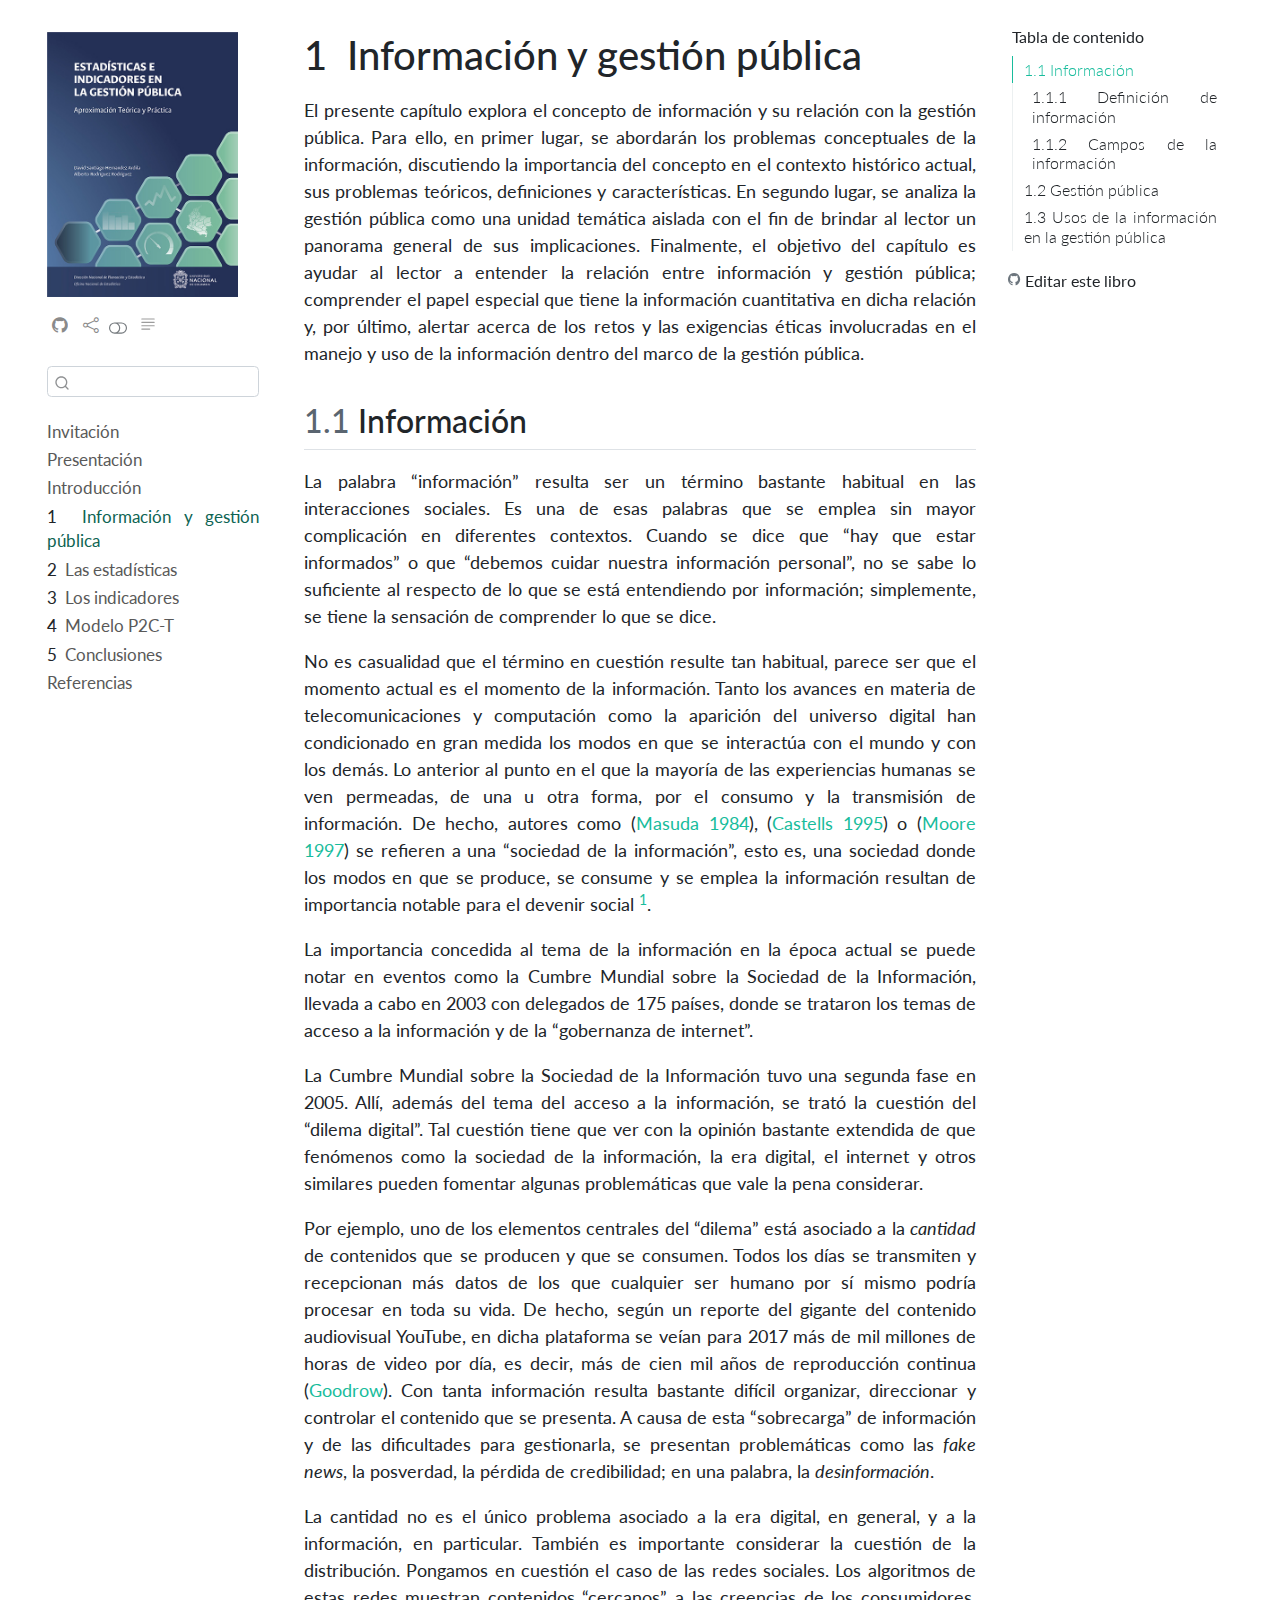
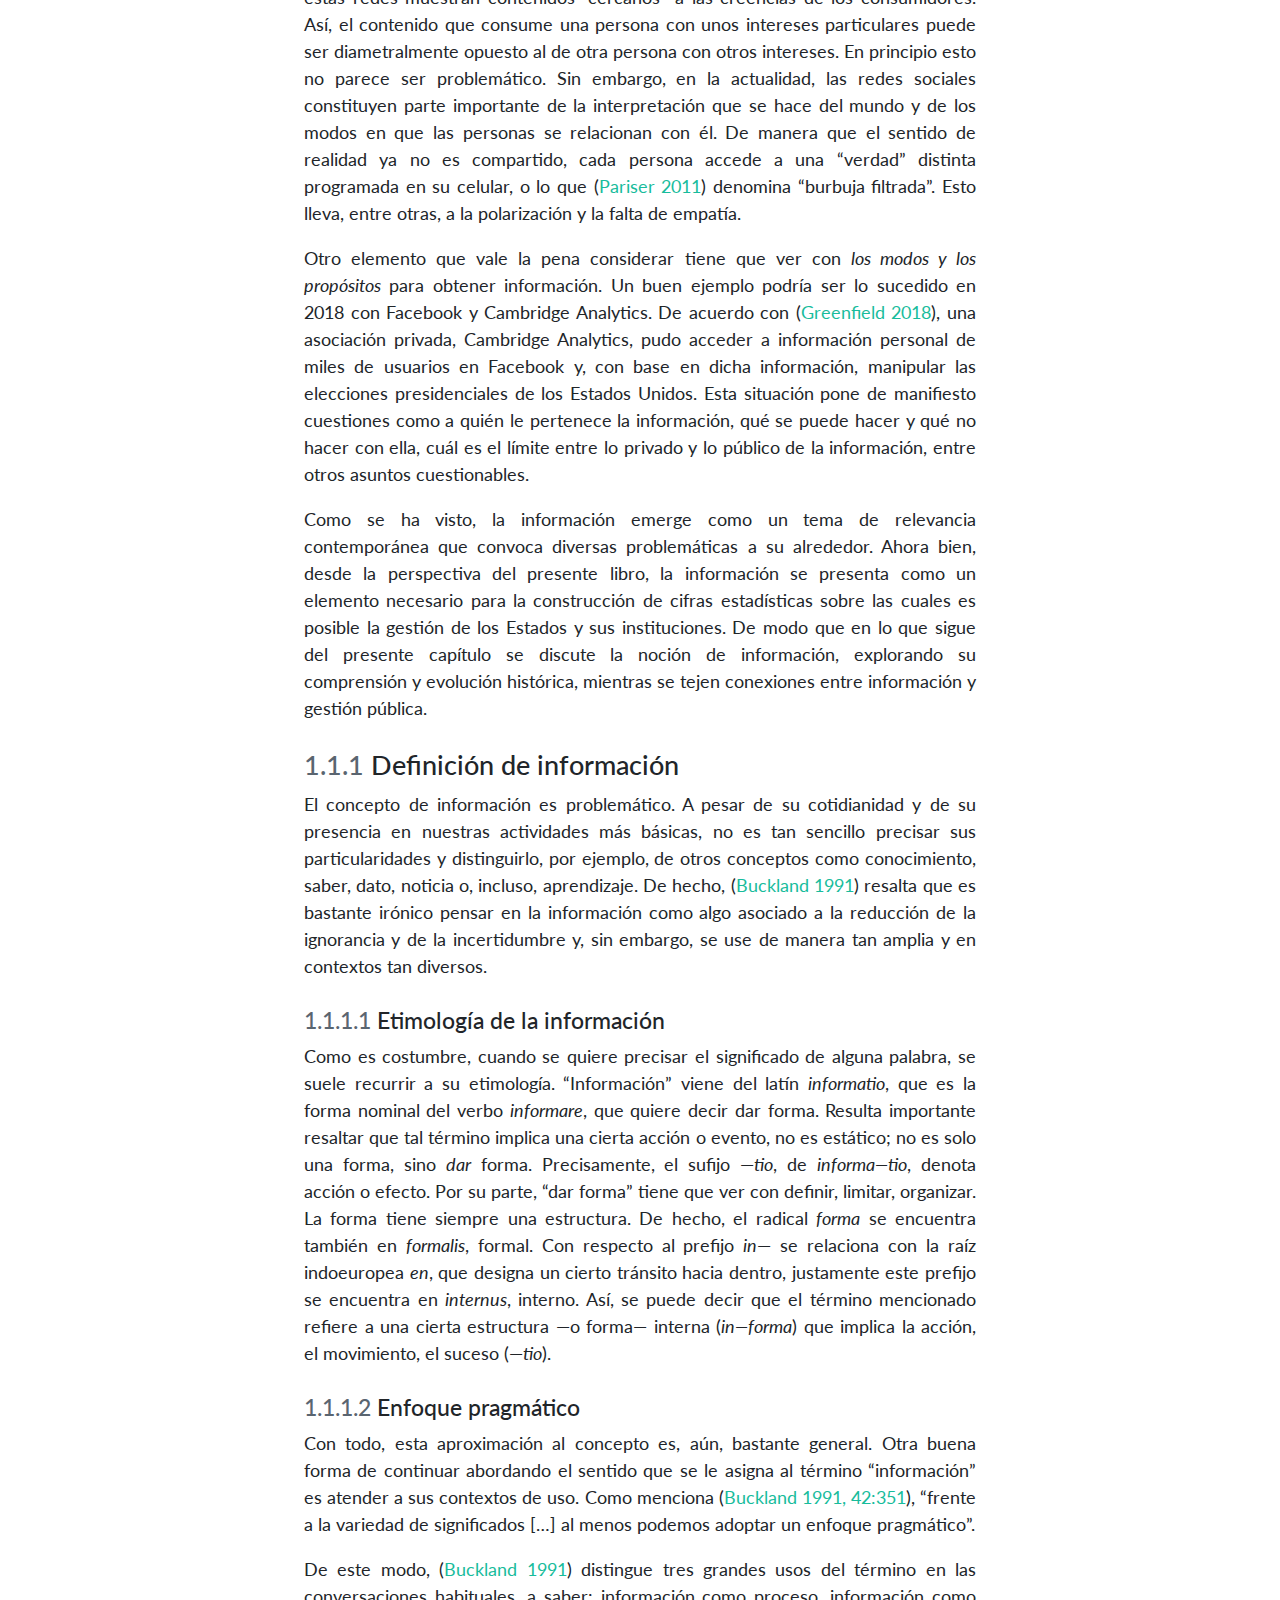
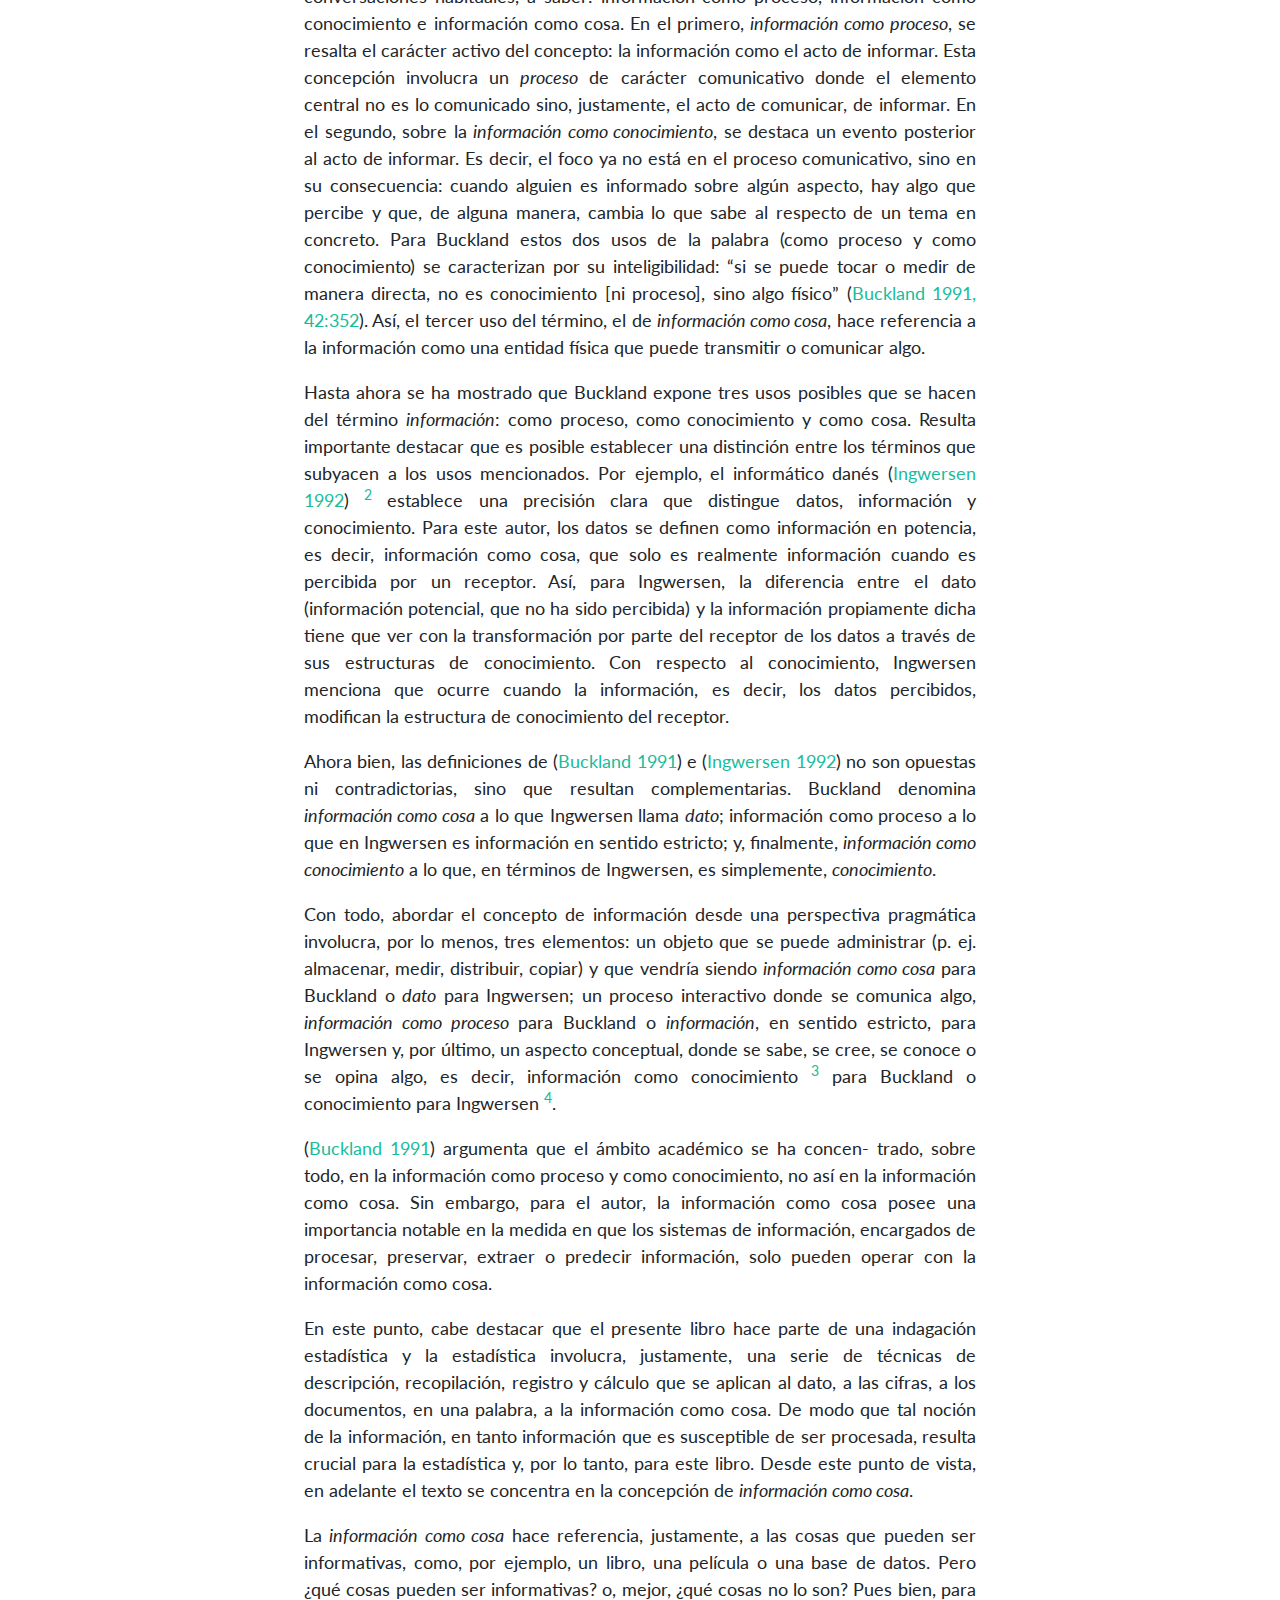
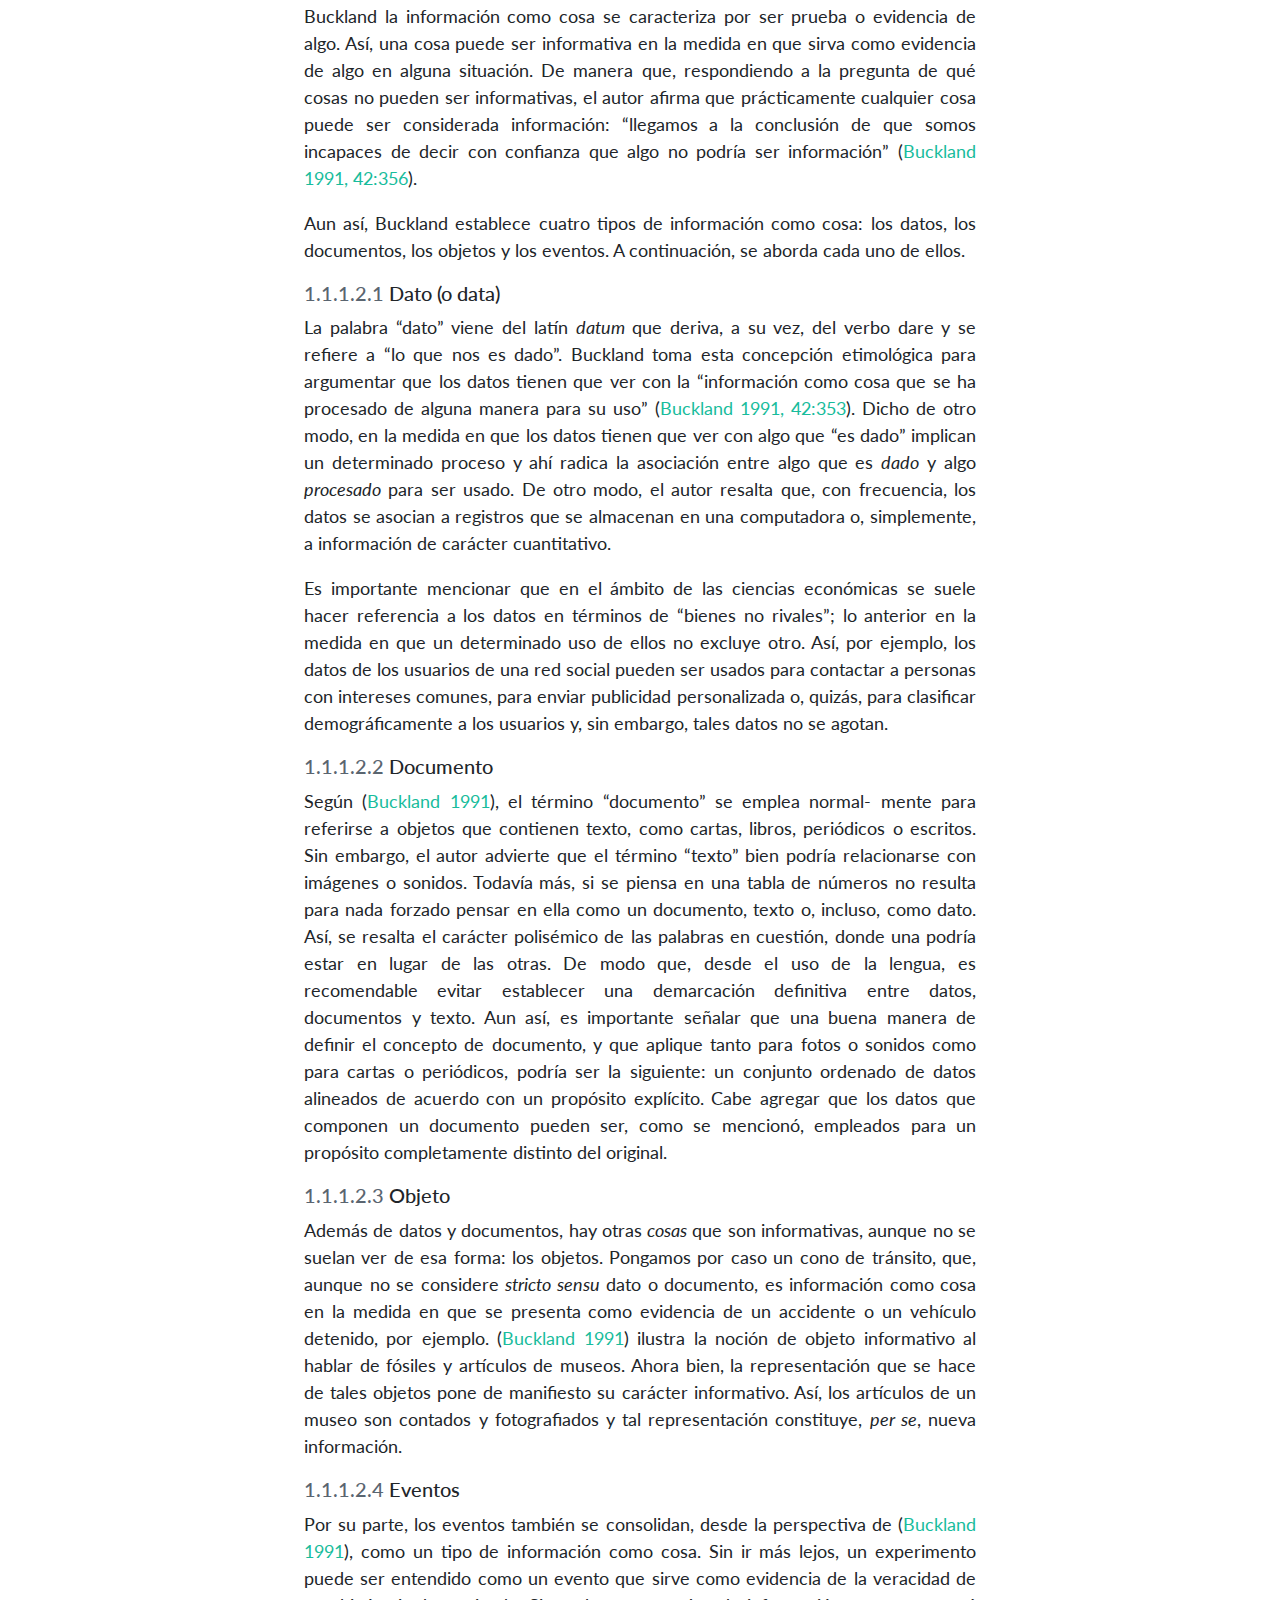
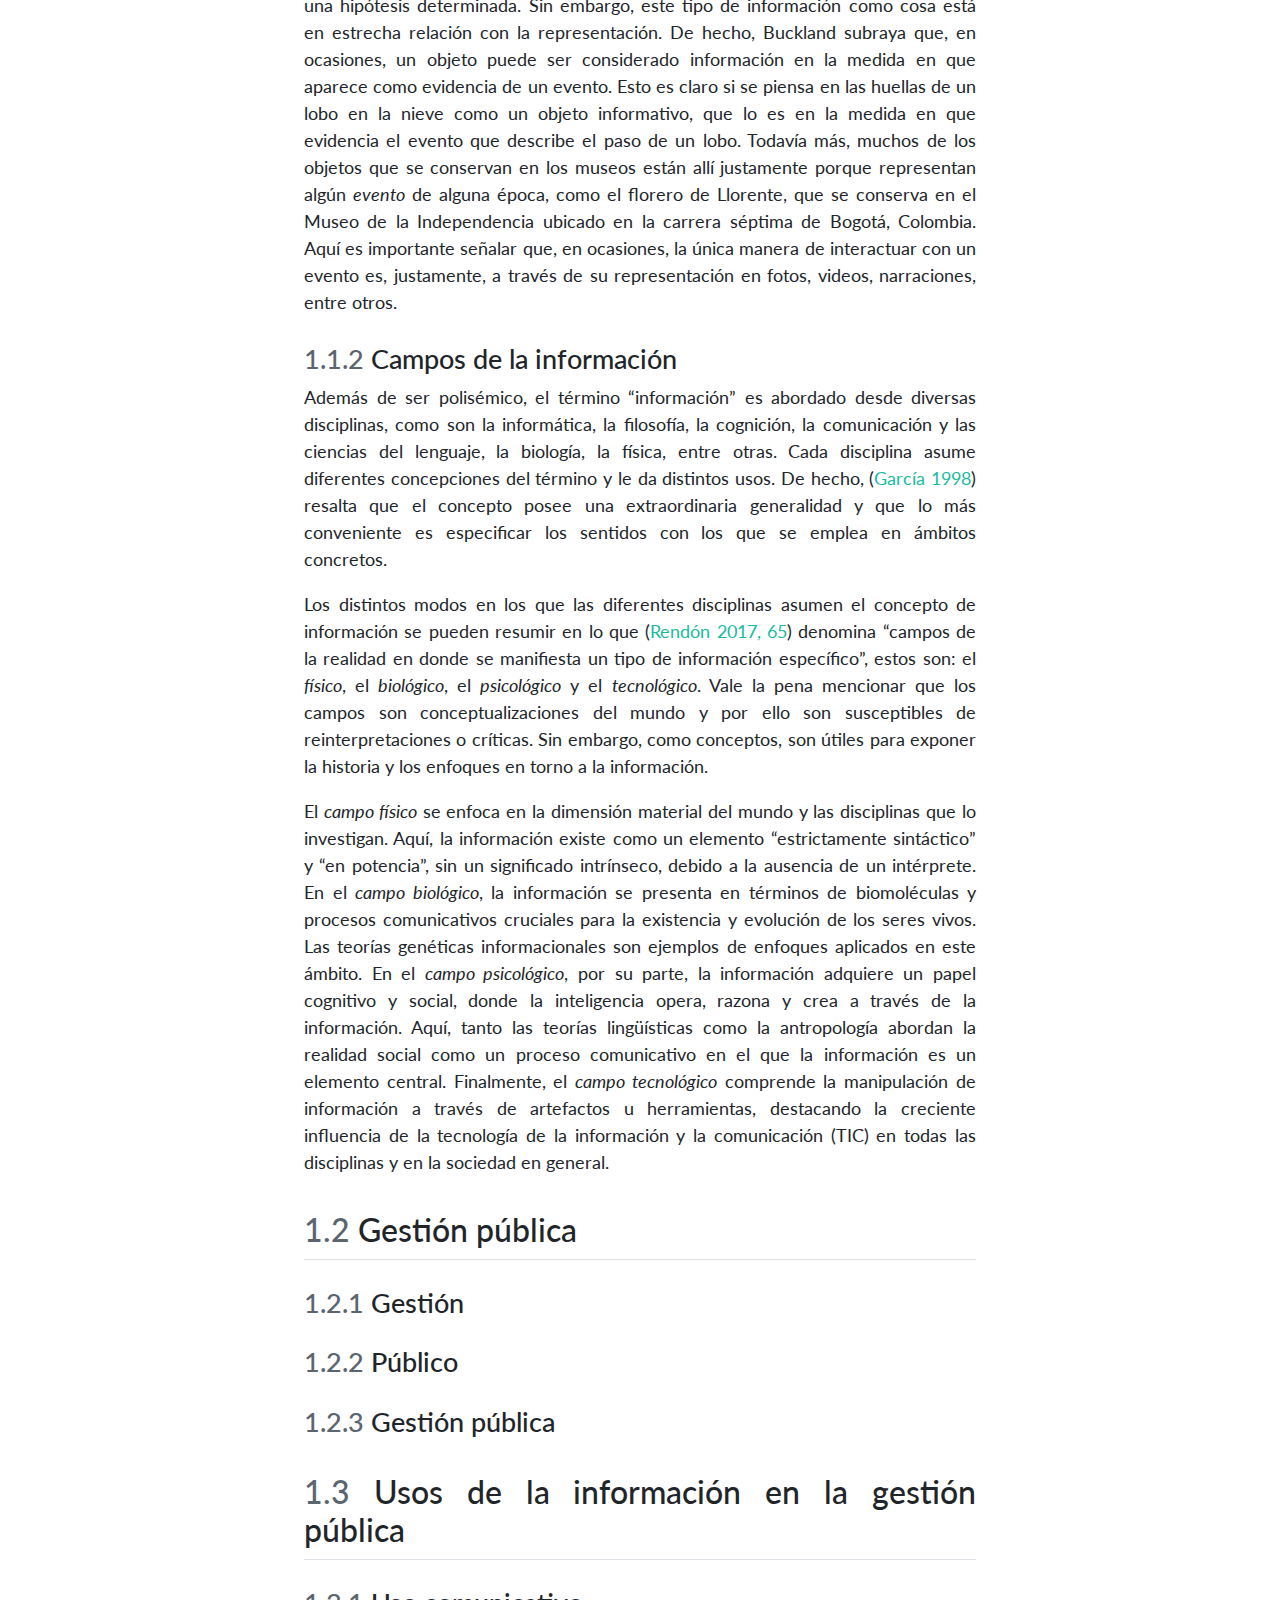
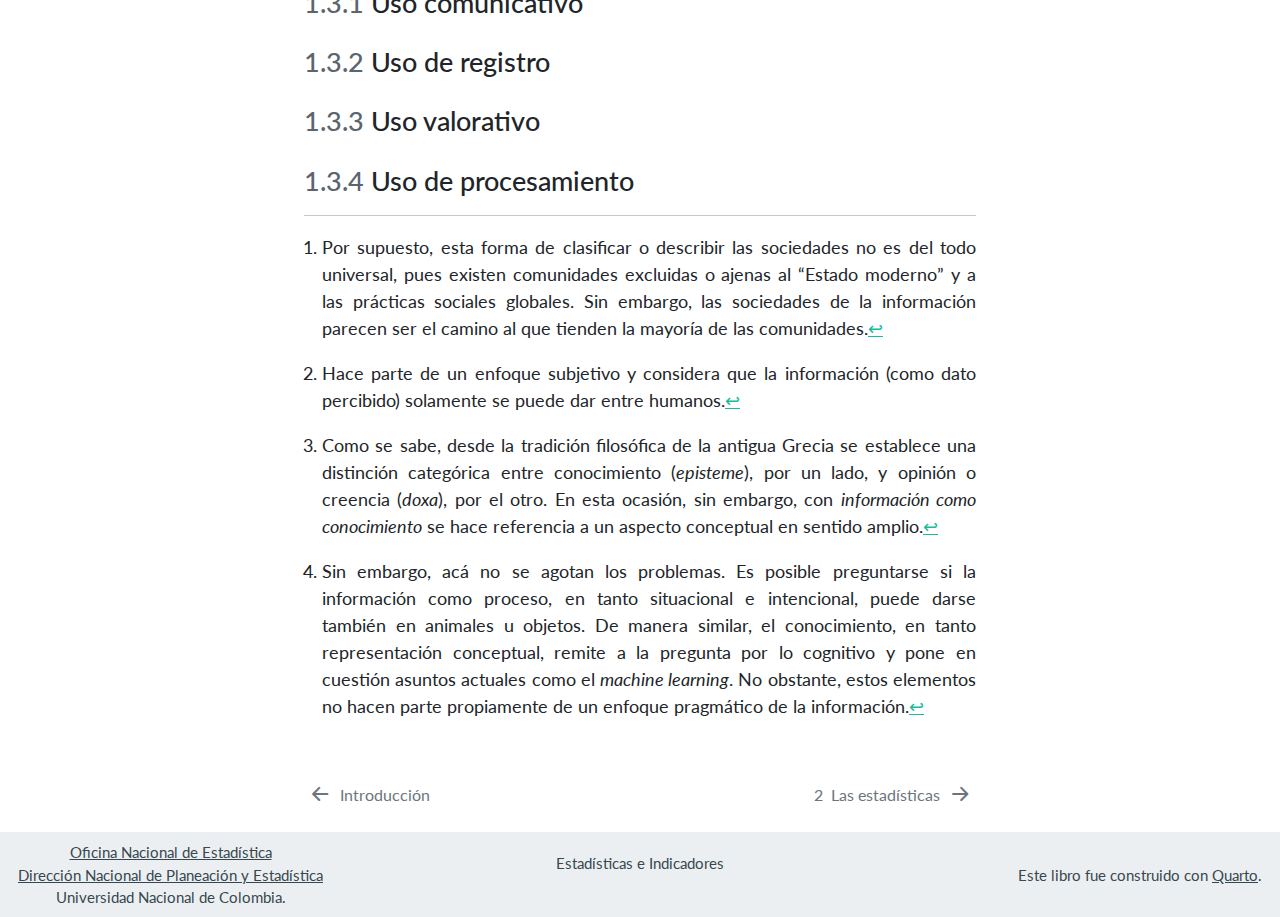
==== docs/Cap_I.html @ b8025005 "Cap 1 y pdf corregido" ====
<!DOCTYPE html>
<html xmlns="http://www.w3.org/1999/xhtml" lang="en" xml:lang="en"><head>

<meta charset="utf-8">
<meta name="generator" content="quarto-1.2.335">

<meta name="viewport" content="width=device-width, initial-scale=1.0, user-scalable=yes">


<title>Estadísticas e Indicadores en la Gestión Pública - 1&nbsp; Información y gestión pública</title>
<style>
code{white-space: pre-wrap;}
span.smallcaps{font-variant: small-caps;}
div.columns{display: flex; gap: min(4vw, 1.5em);}
div.column{flex: auto; overflow-x: auto;}
div.hanging-indent{margin-left: 1.5em; text-indent: -1.5em;}
ul.task-list{list-style: none;}
ul.task-list li input[type="checkbox"] {
  width: 0.8em;
  margin: 0 0.8em 0.2em -1.6em;
  vertical-align: middle;
}
div.csl-bib-body { }
div.csl-entry {
  clear: both;
}
.hanging div.csl-entry {
  margin-left:2em;
  text-indent:-2em;
}
div.csl-left-margin {
  min-width:2em;
  float:left;
}
div.csl-right-inline {
  margin-left:2em;
  padding-left:1em;
}
div.csl-indent {
  margin-left: 2em;
}
</style>


<script src="site_libs/quarto-nav/quarto-nav.js"></script>
<script src="site_libs/quarto-nav/headroom.min.js"></script>
<script src="site_libs/clipboard/clipboard.min.js"></script>
<script src="site_libs/quarto-search/autocomplete.umd.js"></script>
<script src="site_libs/quarto-search/fuse.min.js"></script>
<script src="site_libs/quarto-search/quarto-search.js"></script>
<meta name="quarto:offset" content="./">
<link href="./Cap_II.html" rel="next">
<link href="./introduccion.html" rel="prev">
<script src="site_libs/quarto-html/quarto.js"></script>
<script src="site_libs/quarto-html/popper.min.js"></script>
<script src="site_libs/quarto-html/tippy.umd.min.js"></script>
<script src="site_libs/quarto-html/anchor.min.js"></script>
<link href="site_libs/quarto-html/tippy.css" rel="stylesheet">
<link href="site_libs/quarto-html/quarto-syntax-highlighting.css" rel="stylesheet" class="quarto-color-scheme" id="quarto-text-highlighting-styles">
<link href="site_libs/quarto-html/quarto-syntax-highlighting-dark.css" rel="prefetch" class="quarto-color-scheme quarto-color-alternate" id="quarto-text-highlighting-styles">
<script src="site_libs/bootstrap/bootstrap.min.js"></script>
<link href="site_libs/bootstrap/bootstrap-icons.css" rel="stylesheet">
<link href="site_libs/bootstrap/bootstrap.min.css" rel="stylesheet" class="quarto-color-scheme" id="quarto-bootstrap" data-mode="light">
<link href="site_libs/bootstrap/bootstrap-dark.min.css" rel="prefetch" class="quarto-color-scheme quarto-color-alternate" id="quarto-bootstrap" data-mode="dark">
<script id="quarto-search-options" type="application/json">{
  "location": "sidebar",
  "copy-button": false,
  "collapse-after": 3,
  "panel-placement": "start",
  "type": "textbox",
  "limit": 20,
  "language": {
    "search-no-results-text": "No results",
    "search-matching-documents-text": "matching documents",
    "search-copy-link-title": "Copy link to search",
    "search-hide-matches-text": "Hide additional matches",
    "search-more-match-text": "more match in this document",
    "search-more-matches-text": "more matches in this document",
    "search-clear-button-title": "Clear",
    "search-detached-cancel-button-title": "Cancel",
    "search-submit-button-title": "Submit"
  }
}</script>
<script async="" src="https://www.googletagmanager.com/gtag/js?id=G-GX6R5Z755F"></script>

<script type="text/javascript">

window.dataLayer = window.dataLayer || [];
function gtag(){dataLayer.push(arguments);}
gtag('js', new Date());
gtag('config', 'G-GX6R5Z755F', { 'anonymize_ip': true});
</script>


<link rel="stylesheet" href="style.css">
</head>

<body class="nav-sidebar floating">

<div id="quarto-search-results"></div>
  <header id="quarto-header" class="headroom fixed-top">
  <nav class="quarto-secondary-nav" data-bs-toggle="collapse" data-bs-target="#quarto-sidebar" aria-controls="quarto-sidebar" aria-expanded="false" aria-label="Toggle sidebar navigation" onclick="if (window.quartoToggleHeadroom) { window.quartoToggleHeadroom(); }">
    <div class="container-fluid d-flex justify-content-between">
      <h1 class="quarto-secondary-nav-title"><span class="chapter-number">1</span>&nbsp; <span class="chapter-title">Información y gestión pública</span></h1>
      <button type="button" class="quarto-btn-toggle btn" aria-label="Show secondary navigation">
        <i class="bi bi-chevron-right"></i>
      </button>
    </div>
  </nav>
</header>
<!-- content -->
<div id="quarto-content" class="quarto-container page-columns page-rows-contents page-layout-article">
<!-- sidebar -->
  <nav id="quarto-sidebar" class="sidebar collapse sidebar-navigation floating overflow-auto">
    <div class="pt-lg-2 mt-2 text-left sidebar-header sidebar-header-stacked">
      <a href="./index.html" class="sidebar-logo-link">
      <img src="./Imagenes/portada.jpg" alt="" class="sidebar-logo py-0 d-lg-inline d-none">
      </a>
    <div class="sidebar-title mb-0 py-0">
      <a href="./"></a> 
        <div class="sidebar-tools-main tools-wide">
    <a href="https://github.com/estadisticaun/L_Conceptual1" title="Source Code" class="sidebar-tool px-1"><i class="bi bi-github"></i></a>
    <a href="" title="Share" id="sidebar-tool-dropdown-0" class="sidebar-tool dropdown-toggle px-1" data-bs-toggle="dropdown" aria-expanded="false"><i class="bi bi-share"></i></a>
    <ul class="dropdown-menu" aria-labelledby="sidebar-tool-dropdown-0">
        <li>
          <a class="dropdown-item sidebar-tools-main-item" href="https://twitter.com/intent/tweet?url=|url|">
            <i class="bi bi-bi-twitter pe-1"></i>
          Twitter
          </a>
        </li>
        <li>
          <a class="dropdown-item sidebar-tools-main-item" href="https://www.facebook.com/sharer/sharer.php?u=|url|">
            <i class="bi bi-bi-facebook pe-1"></i>
          Facebook
          </a>
        </li>
        <li>
          <a class="dropdown-item sidebar-tools-main-item" href="https://www.linkedin.com/sharing/share-offsite/?url=|url|">
            <i class="bi bi-bi-linkedin pe-1"></i>
          LinkedIn
          </a>
        </li>
    </ul>
  <a href="" class="quarto-color-scheme-toggle sidebar-tool" onclick="window.quartoToggleColorScheme(); return false;" title="Toggle dark mode"><i class="bi"></i></a>
  <a href="" class="quarto-reader-toggle sidebar-tool" onclick="window.quartoToggleReader(); return false;" title="Toggle reader mode">
  <div class="quarto-reader-toggle-btn">
  <i class="bi"></i>
  </div>
</a>
</div>
    </div>
      </div>
      <div class="mt-2 flex-shrink-0 align-items-center">
        <div class="sidebar-search">
        <div id="quarto-search" class="" title="Search"></div>
        </div>
      </div>
    <div class="sidebar-menu-container"> 
    <ul class="list-unstyled mt-1">
        <li class="sidebar-item">
  <div class="sidebar-item-container"> 
  <a href="./index.html" class="sidebar-item-text sidebar-link">Invitación</a>
  </div>
</li>
        <li class="sidebar-item">
  <div class="sidebar-item-container"> 
  <a href="./presentacion.html" class="sidebar-item-text sidebar-link">Presentación</a>
  </div>
</li>
        <li class="sidebar-item">
  <div class="sidebar-item-container"> 
  <a href="./introduccion.html" class="sidebar-item-text sidebar-link">Introducción</a>
  </div>
</li>
        <li class="sidebar-item">
  <div class="sidebar-item-container"> 
  <a href="./Cap_I.html" class="sidebar-item-text sidebar-link active"><span class="chapter-number">1</span>&nbsp; <span class="chapter-title">Información y gestión pública</span></a>
  </div>
</li>
        <li class="sidebar-item">
  <div class="sidebar-item-container"> 
  <a href="./Cap_II.html" class="sidebar-item-text sidebar-link"><span class="chapter-number">2</span>&nbsp; <span class="chapter-title">Las estadísticas</span></a>
  </div>
</li>
        <li class="sidebar-item">
  <div class="sidebar-item-container"> 
  <a href="./Cap_III.html" class="sidebar-item-text sidebar-link"><span class="chapter-number">3</span>&nbsp; <span class="chapter-title">Los indicadores</span></a>
  </div>
</li>
        <li class="sidebar-item">
  <div class="sidebar-item-container"> 
  <a href="./Cap_IV.html" class="sidebar-item-text sidebar-link"><span class="chapter-number">4</span>&nbsp; <span class="chapter-title">Modelo P2C-T</span></a>
  </div>
</li>
        <li class="sidebar-item">
  <div class="sidebar-item-container"> 
  <a href="./conclusiones.html" class="sidebar-item-text sidebar-link"><span class="chapter-number">5</span>&nbsp; <span class="chapter-title">Conclusiones</span></a>
  </div>
</li>
        <li class="sidebar-item">
  <div class="sidebar-item-container"> 
  <a href="./references.html" class="sidebar-item-text sidebar-link">Referencias</a>
  </div>
</li>
    </ul>
    </div>
</nav>
<!-- margin-sidebar -->
    <div id="quarto-margin-sidebar" class="sidebar margin-sidebar">
        <nav id="TOC" role="doc-toc" class="toc-active">
    <h2 id="toc-title">Tabla de contenido</h2>
   
  <ul>
  <li><a href="#información" id="toc-información" class="nav-link active" data-scroll-target="#información"><span class="toc-section-number">1.1</span>  Información</a>
  <ul class="collapse">
  <li><a href="#definición-de-información" id="toc-definición-de-información" class="nav-link" data-scroll-target="#definición-de-información"><span class="toc-section-number">1.1.1</span>  Definición de información</a></li>
  <li><a href="#campos-de-la-información" id="toc-campos-de-la-información" class="nav-link" data-scroll-target="#campos-de-la-información"><span class="toc-section-number">1.1.2</span>  Campos de la información</a></li>
  </ul></li>
  <li><a href="#gestión-pública" id="toc-gestión-pública" class="nav-link" data-scroll-target="#gestión-pública"><span class="toc-section-number">1.2</span>  Gestión pública</a>
  <ul class="collapse">
  <li><a href="#gestión" id="toc-gestión" class="nav-link" data-scroll-target="#gestión"><span class="toc-section-number">1.2.1</span>  Gestión</a></li>
  <li><a href="#público" id="toc-público" class="nav-link" data-scroll-target="#público"><span class="toc-section-number">1.2.2</span>  Público</a></li>
  <li><a href="#gestión-pública-1" id="toc-gestión-pública-1" class="nav-link" data-scroll-target="#gestión-pública-1"><span class="toc-section-number">1.2.3</span>  Gestión pública</a></li>
  </ul></li>
  <li><a href="#usos-de-la-información-en-la-gestión-pública" id="toc-usos-de-la-información-en-la-gestión-pública" class="nav-link" data-scroll-target="#usos-de-la-información-en-la-gestión-pública"><span class="toc-section-number">1.3</span>  Usos de la información en la gestión pública</a>
  <ul class="collapse">
  <li><a href="#uso-comunicativo" id="toc-uso-comunicativo" class="nav-link" data-scroll-target="#uso-comunicativo"><span class="toc-section-number">1.3.1</span>  Uso comunicativo</a></li>
  <li><a href="#uso-de-registro" id="toc-uso-de-registro" class="nav-link" data-scroll-target="#uso-de-registro"><span class="toc-section-number">1.3.2</span>  Uso de registro</a></li>
  <li><a href="#uso-valorativo" id="toc-uso-valorativo" class="nav-link" data-scroll-target="#uso-valorativo"><span class="toc-section-number">1.3.3</span>  Uso valorativo</a></li>
  <li><a href="#uso-de-procesamiento" id="toc-uso-de-procesamiento" class="nav-link" data-scroll-target="#uso-de-procesamiento"><span class="toc-section-number">1.3.4</span>  Uso de procesamiento</a></li>
  </ul></li>
  </ul>
<div class="toc-actions"><div><i class="bi bi-github"></i></div><div class="action-links"><p><a href="https://github.com/estadisticaun/L_Conceptual1/edit/master/Cap_I.qmd" class="toc-action">Editar este libro</a></p></div></div></nav>
    </div>
<!-- main -->
<main class="content" id="quarto-document-content">

<header id="title-block-header" class="quarto-title-block default">
<div class="quarto-title">
<h1 class="title d-none d-lg-block"><span class="chapter-number">1</span>&nbsp; <span class="chapter-title">Información y gestión pública</span></h1>
</div>



<div class="quarto-title-meta">

    
  
    
  </div>
  

</header>

<p>El presente capítulo explora el concepto de información y su relación con la gestión pública. Para ello, en primer lugar, se abordarán los problemas conceptuales de la información, discutiendo la importancia del concepto en el contexto histórico actual, sus problemas teóricos, definiciones y características. En segundo lugar, se analiza la gestión pública como una unidad temática aislada con el fin de brindar al lector un panorama general de sus implicaciones. Finalmente, el objetivo del capítulo es ayudar al lector a entender la relación entre información y gestión pública; comprender el papel especial que tiene la información cuantitativa en dicha relación y, por último, alertar acerca de los retos y las exigencias éticas involucradas en el manejo y uso de la información dentro del marco de la gestión pública.</p>
<section id="información" class="level2" data-number="1.1">
<h2 data-number="1.1" class="anchored" data-anchor-id="información"><span class="header-section-number">1.1</span> Información</h2>
<p>La palabra “información” resulta ser un término bastante habitual en las interacciones sociales. Es una de esas palabras que se emplea sin mayor complicación en diferentes contextos. Cuando se dice que “hay que estar informados” o que “debemos cuidar nuestra información personal”, no se sabe lo suficiente al respecto de lo que se está entendiendo por información; simplemente, se tiene la sensación de comprender lo que se dice.</p>
<p>No es casualidad que el término en cuestión resulte tan habitual, parece ser que el momento actual es el momento de la información. Tanto los avances en materia de telecomunicaciones y computación como la aparición del universo digital han condicionado en gran medida los modos en que se interactúa con el mundo y con los demás. Lo anterior al punto en el que la mayoría de las experiencias humanas se ven permeadas, de una u otra forma, por el consumo y la transmisión de información. De hecho, autores como <span class="citation" data-cites="Masuda">(<a href="references.html#ref-Masuda" role="doc-biblioref">Masuda 1984</a>)</span>, <span class="citation" data-cites="Castells">(<a href="references.html#ref-Castells" role="doc-biblioref">Castells 1995</a>)</span> o <span class="citation" data-cites="Moore">(<a href="references.html#ref-Moore" role="doc-biblioref">Moore 1997</a>)</span> se refieren a una “sociedad de la información”, esto es, una sociedad donde los modos en que se produce, se consume y se emplea la información resultan de importancia notable para el devenir social <a href="#fn1" class="footnote-ref" id="fnref1" role="doc-noteref"><sup>1</sup></a>.</p>
<p>La importancia concedida al tema de la información en la época actual se puede notar en eventos como la Cumbre Mundial sobre la Sociedad de la Información, llevada a cabo en 2003 con delegados de 175 países, donde se trataron los temas de acceso a la información y de la “gobernanza de internet”.</p>
<p>La Cumbre Mundial sobre la Sociedad de la Información tuvo una segunda fase en 2005. Allí, además del tema del acceso a la información, se trató la cuestión del “dilema digital”. Tal cuestión tiene que ver con la opinión bastante extendida de que fenómenos como la sociedad de la información, la era digital, el internet y otros similares pueden fomentar algunas problemáticas que vale la pena considerar.</p>
<p>Por ejemplo, uno de los elementos centrales del “dilema” está asociado a la <em>cantidad</em> de contenidos que se producen y que se consumen. Todos los días se transmiten y recepcionan más datos de los que cualquier ser humano por sí mismo podría procesar en toda su vida. De hecho, según un reporte del gigante del contenido audiovisual YouTube, en dicha plataforma se veían para 2017 más de mil millones de horas de video por día, es decir, más de cien mil años de reproducción continua <span class="citation" data-cites="Goodrow">(<a href="references.html#ref-Goodrow" role="doc-biblioref">Goodrow</a>)</span>. Con tanta información resulta bastante difícil organizar, direccionar y controlar el contenido que se presenta. A causa de esta “sobrecarga” de información y de las dificultades para gestionarla, se presentan problemáticas como las <em>fake news</em>, la posverdad, la pérdida de credibilidad; en una palabra, la <em>desinformación</em>.</p>
<p>La cantidad no es el único problema asociado a la era digital, en general, y a la información, en particular. También es importante considerar la cuestión de la distribución. Pongamos en cuestión el caso de las redes sociales. Los algoritmos de estas redes muestran contenidos “cercanos” a las creencias de los consumidores. Así, el contenido que consume una persona con unos intereses particulares puede ser diametralmente opuesto al de otra persona con otros intereses. En principio esto no parece ser problemático. Sin embargo, en la actualidad, las redes sociales constituyen parte importante de la interpretación que se hace del mundo y de los modos en que las personas se relacionan con él. De manera que el sentido de realidad ya no es compartido, cada persona accede a una “verdad” distinta programada en su celular, o lo que <span class="citation" data-cites="Pariser">(<a href="references.html#ref-Pariser" role="doc-biblioref">Pariser 2011</a>)</span> denomina “burbuja filtrada”. Esto lleva, entre otras, a la polarización y la falta de empatía.</p>
<p>Otro elemento que vale la pena considerar tiene que ver con <em>los modos y los propósitos</em> para obtener información. Un buen ejemplo podría ser lo sucedido en 2018 con Facebook y Cambridge Analytics. De acuerdo con <span class="citation" data-cites="Greenfield">(<a href="references.html#ref-Greenfield" role="doc-biblioref">Greenfield 2018</a>)</span>, una asociación privada, Cambridge Analytics, pudo acceder a información personal de miles de usuarios en Facebook y, con base en dicha información, manipular las elecciones presidenciales de los Estados Unidos. Esta situación pone de manifiesto cuestiones como a quién le pertenece la información, qué se puede hacer y qué no hacer con ella, cuál es el límite entre lo privado y lo público de la información, entre otros asuntos cuestionables.</p>
<p>Como se ha visto, la información emerge como un tema de relevancia contemporánea que convoca diversas problemáticas a su alrededor. Ahora bien, desde la perspectiva del presente libro, la información se presenta como un elemento necesario para la construcción de cifras estadísticas sobre las cuales es posible la gestión de los Estados y sus instituciones. De modo que en lo que sigue del presente capítulo se discute la noción de información, explorando su comprensión y evolución histórica, mientras se tejen conexiones entre información y gestión pública.</p>
<section id="definición-de-información" class="level3" data-number="1.1.1">
<h3 data-number="1.1.1" class="anchored" data-anchor-id="definición-de-información"><span class="header-section-number">1.1.1</span> Definición de información</h3>
<p>El concepto de información es problemático. A pesar de su cotidianidad y de su presencia en nuestras actividades más básicas, no es tan sencillo precisar sus particularidades y distinguirlo, por ejemplo, de otros conceptos como conocimiento, saber, dato, noticia o, incluso, aprendizaje. De hecho, <span class="citation" data-cites="Buckland">(<a href="references.html#ref-Buckland" role="doc-biblioref">Buckland 1991</a>)</span> resalta que es bastante irónico pensar en la información como algo asociado a la reducción de la ignorancia y de la incertidumbre y, sin embargo, se use de manera tan amplia y en contextos tan diversos.</p>
<section id="etimología-de-la-información" class="level4" data-number="1.1.1.1">
<h4 data-number="1.1.1.1" class="anchored" data-anchor-id="etimología-de-la-información"><span class="header-section-number">1.1.1.1</span> Etimología de la información</h4>
<p>Como es costumbre, cuando se quiere precisar el significado de alguna palabra, se suele recurrir a su etimología. “Información” viene del latín <em>informatio</em>, que es la forma nominal del verbo <em>informare</em>, que quiere decir dar forma. Resulta importante resaltar que tal término implica una cierta acción o evento, no es estático; no es solo una forma, sino <em>dar</em> forma. Precisamente, el sufijo —<em>tio</em>, de <em>informa—tio</em>, denota acción o efecto. Por su parte, “dar forma” tiene que ver con definir, limitar, organizar. La forma tiene siempre una estructura. De hecho, el radical <em>forma</em> se encuentra también en <em>formalis</em>, formal. Con respecto al prefijo <em>in</em>— se relaciona con la raíz indoeuropea <em>en</em>, que designa un cierto tránsito hacia dentro, justamente este prefijo se encuentra en <em>internus</em>, interno. Así, se puede decir que el término mencionado refiere a una cierta estructura —o forma— interna (<em>in—forma</em>) que implica la acción, el movimiento, el suceso (—<em>tio</em>).</p>
</section>
<section id="enfoque-pragmático" class="level4" data-number="1.1.1.2">
<h4 data-number="1.1.1.2" class="anchored" data-anchor-id="enfoque-pragmático"><span class="header-section-number">1.1.1.2</span> Enfoque pragmático</h4>
<p>Con todo, esta aproximación al concepto es, aún, bastante general. Otra buena forma de continuar abordando el sentido que se le asigna al término “información” es atender a sus contextos de uso. Como menciona <span class="citation" data-cites="Buckland">(<a href="references.html#ref-Buckland" role="doc-biblioref">Buckland 1991, 42:351</a>)</span>, “frente a la variedad de significados […] al menos podemos adoptar un enfoque pragmático”.</p>
<p>De este modo, <span class="citation" data-cites="Buckland">(<a href="references.html#ref-Buckland" role="doc-biblioref">Buckland 1991</a>)</span> distingue tres grandes usos del término en las conversaciones habituales, a saber: información como proceso, información como conocimiento e información como cosa. En el primero, <em>información como proceso</em>, se resalta el carácter activo del concepto: la información como el acto de informar. Esta concepción involucra un <em>proceso</em> de carácter comunicativo donde el elemento central no es lo comunicado sino, justamente, el acto de comunicar, de informar. En el segundo, sobre la <em>información como conocimiento</em>, se destaca un evento posterior al acto de informar. Es decir, el foco ya no está en el proceso comunicativo, sino en su consecuencia: cuando alguien es informado sobre algún aspecto, hay algo que percibe y que, de alguna manera, cambia lo que sabe al respecto de un tema en concreto. Para Buckland estos dos usos de la palabra (como proceso y como conocimiento) se caracterizan por su inteligibilidad: “si se puede tocar o medir de manera directa, no es conocimiento [ni proceso], sino algo físico” <span class="citation" data-cites="Buckland">(<a href="references.html#ref-Buckland" role="doc-biblioref">Buckland 1991, 42:352</a>)</span>. Así, el tercer uso del término, el de <em>información como cosa</em>, hace referencia a la información como una entidad física que puede transmitir o comunicar algo.</p>
<p>Hasta ahora se ha mostrado que Buckland expone tres usos posibles que se hacen del término <em>información</em>: como proceso, como conocimiento y como cosa. Resulta importante destacar que es posible establecer una distinción entre los términos que subyacen a los usos mencionados. Por ejemplo, el informático danés <span class="citation" data-cites="Ingwersen">(<a href="references.html#ref-Ingwersen" role="doc-biblioref">Ingwersen 1992</a>)</span> <a href="#fn2" class="footnote-ref" id="fnref2" role="doc-noteref"><sup>2</sup></a> establece una precisión clara que distingue datos, información y conocimiento. Para este autor, los datos se definen como información en potencia, es decir, información como cosa, que solo es realmente información cuando es percibida por un receptor. Así, para Ingwersen, la diferencia entre el dato (información potencial, que no ha sido percibida) y la información propiamente dicha tiene que ver con la transformación por parte del receptor de los datos a través de sus estructuras de conocimiento. Con respecto al conocimiento, Ingwersen menciona que ocurre cuando la información, es decir, los datos percibidos, modifican la estructura de conocimiento del receptor.</p>
<p>Ahora bien, las definiciones de <span class="citation" data-cites="Buckland">(<a href="references.html#ref-Buckland" role="doc-biblioref">Buckland 1991</a>)</span> e <span class="citation" data-cites="Ingwersen">(<a href="references.html#ref-Ingwersen" role="doc-biblioref">Ingwersen 1992</a>)</span> no son opuestas ni contradictorias, sino que resultan complementarias. Buckland denomina <em>información como cosa</em> a lo que Ingwersen llama <em>dato</em>; información como proceso a lo que en Ingwersen es información en sentido estricto; y, finalmente, <em>información como conocimiento</em> a lo que, en términos de Ingwersen, es simplemente, <em>conocimiento</em>.</p>
<p>Con todo, abordar el concepto de información desde una perspectiva pragmática involucra, por lo menos, tres elementos: un objeto que se puede administrar (p.&nbsp;ej. almacenar, medir, distribuir, copiar) y que vendría siendo <em>información como cosa</em> para Buckland o <em>dato</em> para Ingwersen; un proceso interactivo donde se comunica algo, <em>información como proceso</em> para Buckland o <em>información</em>, en sentido estricto, para Ingwersen y, por último, un aspecto conceptual, donde se sabe, se cree, se conoce o se opina algo, es decir, información como conocimiento <a href="#fn3" class="footnote-ref" id="fnref3" role="doc-noteref"><sup>3</sup></a> para Buckland o conocimiento para Ingwersen <a href="#fn4" class="footnote-ref" id="fnref4" role="doc-noteref"><sup>4</sup></a>.</p>
<p><span class="citation" data-cites="Buckland">(<a href="references.html#ref-Buckland" role="doc-biblioref">Buckland 1991</a>)</span> argumenta que el ámbito académico se ha concen- trado, sobre todo, en la información como proceso y como conocimiento, no así en la información como cosa. Sin embargo, para el autor, la información como cosa posee una importancia notable en la medida en que los sistemas de información, encargados de procesar, preservar, extraer o predecir información, solo pueden operar con la información como cosa.</p>
<p>En este punto, cabe destacar que el presente libro hace parte de una indagación estadística y la estadística involucra, justamente, una serie de técnicas de descripción, recopilación, registro y cálculo que se aplican al dato, a las cifras, a los documentos, en una palabra, a la información como cosa. De modo que tal noción de la información, en tanto información que es susceptible de ser procesada, resulta crucial para la estadística y, por lo tanto, para este libro. Desde este punto de vista, en adelante el texto se concentra en la concepción de <em>información como cosa</em>.</p>
<p>La <em>información como cosa</em> hace referencia, justamente, a las cosas que pueden ser informativas, como, por ejemplo, un libro, una película o una base de datos. Pero ¿qué cosas pueden ser informativas? o, mejor, ¿qué cosas no lo son? Pues bien, para Buckland la información como cosa se caracteriza por ser prueba o evidencia de algo. Así, una cosa puede ser informativa en la medida en que sirva como evidencia de algo en alguna situación. De manera que, respondiendo a la pregunta de qué cosas no pueden ser informativas, el autor afirma que prácticamente cualquier cosa puede ser considerada información: “llegamos a la conclusión de que somos incapaces de decir con confianza que algo no podría ser información” <span class="citation" data-cites="Buckland">(<a href="references.html#ref-Buckland" role="doc-biblioref">Buckland 1991, 42:356</a>)</span>.</p>
<p>Aun así, Buckland establece cuatro tipos de información como cosa: los datos, los documentos, los objetos y los eventos. A continuación, se aborda cada uno de ellos.</p>
<section id="dato-o-data" class="level5" data-number="1.1.1.2.1">
<h5 data-number="1.1.1.2.1" class="anchored" data-anchor-id="dato-o-data"><span class="header-section-number">1.1.1.2.1</span> Dato (o data)</h5>
<p>La palabra “dato” viene del latín <em>datum</em> que deriva, a su vez, del verbo dare y se refiere a “lo que nos es dado”. Buckland toma esta concepción etimológica para argumentar que los datos tienen que ver con la “información como cosa que se ha procesado de alguna manera para su uso” <span class="citation" data-cites="Buckland">(<a href="references.html#ref-Buckland" role="doc-biblioref">Buckland 1991, 42:353</a>)</span>. Dicho de otro modo, en la medida en que los datos tienen que ver con algo que “es dado” implican un determinado proceso y ahí radica la asociación entre algo que es <em>dado</em> y algo <em>procesado</em> para ser usado. De otro modo, el autor resalta que, con frecuencia, los datos se asocian a registros que se almacenan en una computadora o, simplemente, a información de carácter cuantitativo.</p>
<p>Es importante mencionar que en el ámbito de las ciencias económicas se suele hacer referencia a los datos en términos de “bienes no rivales”; lo anterior en la medida en que un determinado uso de ellos no excluye otro. Así, por ejemplo, los datos de los usuarios de una red social pueden ser usados para contactar a personas con intereses comunes, para enviar publicidad personalizada o, quizás, para clasificar demográficamente a los usuarios y, sin embargo, tales datos no se agotan.</p>
</section>
<section id="documento" class="level5" data-number="1.1.1.2.2">
<h5 data-number="1.1.1.2.2" class="anchored" data-anchor-id="documento"><span class="header-section-number">1.1.1.2.2</span> Documento</h5>
<p>Según <span class="citation" data-cites="Buckland">(<a href="references.html#ref-Buckland" role="doc-biblioref">Buckland 1991</a>)</span>, el término “documento” se emplea normal- mente para referirse a objetos que contienen texto, como cartas, libros, periódicos o escritos. Sin embargo, el autor advierte que el término “texto” bien podría relacionarse con imágenes o sonidos. Todavía más, si se piensa en una tabla de números no resulta para nada forzado pensar en ella como un documento, texto o, incluso, como dato. Así, se resalta el carácter polisémico de las palabras en cuestión, donde una podría estar en lugar de las otras. De modo que, desde el uso de la lengua, es recomendable evitar establecer una demarcación definitiva entre datos, documentos y texto. Aun así, es importante señalar que una buena manera de definir el concepto de documento, y que aplique tanto para fotos o sonidos como para cartas o periódicos, podría ser la siguiente: un conjunto ordenado de datos alineados de acuerdo con un propósito explícito. Cabe agregar que los datos que componen un documento pueden ser, como se mencionó, empleados para un propósito completamente distinto del original.</p>
</section>
<section id="objeto" class="level5" data-number="1.1.1.2.3">
<h5 data-number="1.1.1.2.3" class="anchored" data-anchor-id="objeto"><span class="header-section-number">1.1.1.2.3</span> Objeto</h5>
<p>Además de datos y documentos, hay otras <em>cosas</em> que son informativas, aunque no se suelan ver de esa forma: los objetos. Pongamos por caso un cono de tránsito, que, aunque no se considere <em>stricto sensu</em> dato o documento, es información como cosa en la medida en que se presenta como evidencia de un accidente o un vehículo detenido, por ejemplo. <span class="citation" data-cites="Buckland">(<a href="references.html#ref-Buckland" role="doc-biblioref">Buckland 1991</a>)</span> ilustra la noción de objeto informativo al hablar de fósiles y artículos de museos. Ahora bien, la representación que se hace de tales objetos pone de manifiesto su carácter informativo. Así, los artículos de un museo son contados y fotografiados y tal representación constituye, <em>per se</em>, nueva información.</p>
</section>
<section id="eventos" class="level5" data-number="1.1.1.2.4">
<h5 data-number="1.1.1.2.4" class="anchored" data-anchor-id="eventos"><span class="header-section-number">1.1.1.2.4</span> Eventos</h5>
<p>Por su parte, los eventos también se consolidan, desde la perspectiva de <span class="citation" data-cites="Buckland">(<a href="references.html#ref-Buckland" role="doc-biblioref">Buckland 1991</a>)</span>, como un tipo de información como cosa. Sin ir más lejos, un experimento puede ser entendido como un evento que sirve como evidencia de la veracidad de una hipótesis determinada. Sin embargo, este tipo de información como cosa está en estrecha relación con la representación. De hecho, Buckland subraya que, en ocasiones, un objeto puede ser considerado información en la medida en que aparece como evidencia de un evento. Esto es claro si se piensa en las huellas de un lobo en la nieve como un objeto informativo, que lo es en la medida en que evidencia el evento que describe el paso de un lobo. Todavía más, muchos de los objetos que se conservan en los museos están allí justamente porque representan algún <em>evento</em> de alguna época, como el florero de Llorente, que se conserva en el Museo de la Independencia ubicado en la carrera séptima de Bogotá, Colombia. Aquí es importante señalar que, en ocasiones, la única manera de interactuar con un evento es, justamente, a través de su representación en fotos, videos, narraciones, entre otros.</p>
</section>
</section>
</section>
<section id="campos-de-la-información" class="level3" data-number="1.1.2">
<h3 data-number="1.1.2" class="anchored" data-anchor-id="campos-de-la-información"><span class="header-section-number">1.1.2</span> Campos de la información</h3>
<p>Además de ser polisémico, el término “información” es abordado desde diversas disciplinas, como son la informática, la filosofía, la cognición, la comunicación y las ciencias del lenguaje, la biología, la física, entre otras. Cada disciplina asume diferentes concepciones del término y le da distintos usos. De hecho, <span class="citation" data-cites="Garcia">(<a href="references.html#ref-Garcia" role="doc-biblioref">García 1998</a>)</span> resalta que el concepto posee una extraordinaria generalidad y que lo más conveniente es especificar los sentidos con los que se emplea en ámbitos concretos.</p>
<p>Los distintos modos en los que las diferentes disciplinas asumen el concepto de información se pueden resumir en lo que <span class="citation" data-cites="Rendon">(<a href="references.html#ref-Rendon" role="doc-biblioref">Rendón 2017, 65</a>)</span> denomina “campos de la realidad en donde se manifiesta un tipo de información específico”, estos son: el <em>físico</em>, el <em>biológico</em>, el <em>psicológico</em> y el <em>tecnológico</em>. Vale la pena mencionar que los campos son conceptualizaciones del mundo y por ello son susceptibles de reinterpretaciones o críticas. Sin embargo, como conceptos, son útiles para exponer la historia y los enfoques en torno a la información.</p>
<p>El <em>campo físico</em> se enfoca en la dimensión material del mundo y las disciplinas que lo investigan. Aquí, la información existe como un elemento “estrictamente sintáctico” y “en potencia”, sin un significado intrínseco, debido a la ausencia de un intérprete. En el <em>campo biológico</em>, la información se presenta en términos de biomoléculas y procesos comunicativos cruciales para la existencia y evolución de los seres vivos. Las teorías genéticas informacionales son ejemplos de enfoques aplicados en este ámbito. En el <em>campo psicológico</em>, por su parte, la información adquiere un papel cognitivo y social, donde la inteligencia opera, razona y crea a través de la información. Aquí, tanto las teorías lingüísticas como la antropología abordan la realidad social como un proceso comunicativo en el que la información es un elemento central. Finalmente, el <em>campo tecnológico</em> comprende la manipulación de información a través de artefactos u herramientas, destacando la creciente influencia de la tecnología de la información y la comunicación (TIC) en todas las disciplinas y en la sociedad en general.</p>
</section>
</section>
<section id="gestión-pública" class="level2" data-number="1.2">
<h2 data-number="1.2" class="anchored" data-anchor-id="gestión-pública"><span class="header-section-number">1.2</span> Gestión pública</h2>
<section id="gestión" class="level3" data-number="1.2.1">
<h3 data-number="1.2.1" class="anchored" data-anchor-id="gestión"><span class="header-section-number">1.2.1</span> Gestión</h3>
</section>
<section id="público" class="level3" data-number="1.2.2">
<h3 data-number="1.2.2" class="anchored" data-anchor-id="público"><span class="header-section-number">1.2.2</span> Público</h3>
</section>
<section id="gestión-pública-1" class="level3" data-number="1.2.3">
<h3 data-number="1.2.3" class="anchored" data-anchor-id="gestión-pública-1"><span class="header-section-number">1.2.3</span> Gestión pública</h3>
</section>
</section>
<section id="usos-de-la-información-en-la-gestión-pública" class="level2" data-number="1.3">
<h2 data-number="1.3" class="anchored" data-anchor-id="usos-de-la-información-en-la-gestión-pública"><span class="header-section-number">1.3</span> Usos de la información en la gestión pública</h2>
<section id="uso-comunicativo" class="level3" data-number="1.3.1">
<h3 data-number="1.3.1" class="anchored" data-anchor-id="uso-comunicativo"><span class="header-section-number">1.3.1</span> Uso comunicativo</h3>
</section>
<section id="uso-de-registro" class="level3" data-number="1.3.2">
<h3 data-number="1.3.2" class="anchored" data-anchor-id="uso-de-registro"><span class="header-section-number">1.3.2</span> Uso de registro</h3>
</section>
<section id="uso-valorativo" class="level3" data-number="1.3.3">
<h3 data-number="1.3.3" class="anchored" data-anchor-id="uso-valorativo"><span class="header-section-number">1.3.3</span> Uso valorativo</h3>
</section>
<section id="uso-de-procesamiento" class="level3" data-number="1.3.4">
<h3 data-number="1.3.4" class="anchored" data-anchor-id="uso-de-procesamiento"><span class="header-section-number">1.3.4</span> Uso de procesamiento</h3>


<div id="refs" class="references csl-bib-body hanging-indent" role="doc-bibliography" style="display: none">
<div id="ref-Buckland" class="csl-entry" role="doc-biblioentry">
Buckland, M. K. 1991. <em>Information as Thing</em>. Vol. 42. 5. Journal of the American Society for Information Science.
</div>
<div id="ref-Castells" class="csl-entry" role="doc-biblioentry">
Castells, M. 1995. <em>La Ciudad Informacional: Tecnologías de La Información, Re-Estructuración Económica y El Proceso Urbano-Regional</em>. Alianza. <a href="https:// dialnet.unirioja.es/servlet/libro?codigo=17506">https:// dialnet.unirioja.es/servlet/libro?codigo=17506</a>.
</div>
<div id="ref-Garcia" class="csl-entry" role="doc-biblioentry">
García, F. 1998. <em>El Concepto de Información: Una Aproximación Transdisciplinar</em>. Vol. 8. 1. Revista General de Información y Documentación.
</div>
<div id="ref-Goodrow" class="csl-entry" role="doc-biblioentry">
Goodrow, C. (s.f.). <em>You Know What’s Cool? A Billion Hours</em>. Blog. Youtube. <a href="https:// blog.youtube/news-and-events you-know-whats-cool-billion-hours/">https:// blog.youtube/news-and-events you-know-whats-cool-billion-hours/</a>.
</div>
<div id="ref-Greenfield" class="csl-entry" role="doc-biblioentry">
Greenfield, P. 2018. <em>The Cambridge Analytica Files: The Story so Far</em>. The Guardian. <a href="https://www.theguardian.com/news/2018/mar/26/the-cambridge-analytica-files-the-story-so-far">https://www.theguardian.com/news/2018/mar/26/the-cambridge-analytica-files-the-story-so-far</a>.
</div>
<div id="ref-Ingwersen" class="csl-entry" role="doc-biblioentry">
Ingwersen, P. 1992. <em>Information and Information Science in Context</em>. Vol. 42. 2. <a href="https://doi.org/10.1515/libr.1992.42.2.99">https://doi.org/10.1515/libr.1992.42.2.99</a>.
</div>
<div id="ref-Masuda" class="csl-entry" role="doc-biblioentry">
Masuda, Y. 1984. <em>La Sociedad Informatizada Como Sociedad Post-Industrial</em>. Tecnos. <a href="https://dialnet.unirioja.es/servlet/libro?codigo=235313">https://dialnet.unirioja.es/servlet/libro?codigo=235313</a>.
</div>
<div id="ref-Moore" class="csl-entry" role="doc-biblioentry">
Moore, N. 1997. <em>La Sociedad de La Información</em>. En Informe mundial sobre la información. Unesco. <a href="https://unesdoc.unesco.org/ark:/48223/pf0000110221">https://unesdoc.unesco.org/ark:/48223/pf0000110221</a>.
</div>
<div id="ref-Pariser" class="csl-entry" role="doc-biblioentry">
Pariser, E. 2011. <em>The Filter Bubble: How the New Personalized Web Is Changing What We Read and How We Think. Penguin</em>.
</div>
<div id="ref-Rendon" class="csl-entry" role="doc-biblioentry">
Rendón, M. 2017. <em>El Concepto de Información Desde Una Óptica de La Filosofía de La Bibliotecología y Estudios de La Información. Significados e Interpretaciones de La Información Desde El Usuario</em>. UNAM, Instituto de Investigaciones Bibliotecnológicas y de la Información.
</div>
</div>
</section>
</section>
<section id="footnotes" class="footnotes footnotes-end-of-document" role="doc-endnotes">
<hr>
<ol>
<li id="fn1"><p>Por supuesto, esta forma de clasificar o describir las sociedades no es del todo universal, pues existen comunidades excluidas o ajenas al “Estado moderno” y a las prácticas sociales globales. Sin embargo, las sociedades de la información parecen ser el camino al que tienden la mayoría de las comunidades.<a href="#fnref1" class="footnote-back" role="doc-backlink">↩︎</a></p></li>
<li id="fn2"><p>Hace parte de un enfoque subjetivo y considera que la información (como dato percibido) solamente se puede dar entre humanos.<a href="#fnref2" class="footnote-back" role="doc-backlink">↩︎</a></p></li>
<li id="fn3"><p>Como se sabe, desde la tradición filosófica de la antigua Grecia se establece una distinción categórica entre conocimiento (<em>episteme</em>), por un lado, y opinión o creencia (<em>doxa</em>), por el otro. En esta ocasión, sin embargo, con <em>información como conocimiento</em> se hace referencia a un aspecto conceptual en sentido amplio.<a href="#fnref3" class="footnote-back" role="doc-backlink">↩︎</a></p></li>
<li id="fn4"><p>Sin embargo, acá no se agotan los problemas. Es posible preguntarse si la información como proceso, en tanto situacional e intencional, puede darse también en animales u objetos. De manera similar, el conocimiento, en tanto representación conceptual, remite a la pregunta por lo cognitivo y pone en cuestión asuntos actuales como el <em>machine learning</em>. No obstante, estos elementos no hacen parte propiamente de un enfoque pragmático de la información.<a href="#fnref4" class="footnote-back" role="doc-backlink">↩︎</a></p></li>
</ol>
</section>

</main> <!-- /main -->
<script id="quarto-html-after-body" type="application/javascript">
window.document.addEventListener("DOMContentLoaded", function (event) {
  const toggleBodyColorMode = (bsSheetEl) => {
    const mode = bsSheetEl.getAttribute("data-mode");
    const bodyEl = window.document.querySelector("body");
    if (mode === "dark") {
      bodyEl.classList.add("quarto-dark");
      bodyEl.classList.remove("quarto-light");
    } else {
      bodyEl.classList.add("quarto-light");
      bodyEl.classList.remove("quarto-dark");
    }
  }
  const toggleBodyColorPrimary = () => {
    const bsSheetEl = window.document.querySelector("link#quarto-bootstrap");
    if (bsSheetEl) {
      toggleBodyColorMode(bsSheetEl);
    }
  }
  toggleBodyColorPrimary();  
  const disableStylesheet = (stylesheets) => {
    for (let i=0; i < stylesheets.length; i++) {
      const stylesheet = stylesheets[i];
      stylesheet.rel = 'prefetch';
    }
  }
  const enableStylesheet = (stylesheets) => {
    for (let i=0; i < stylesheets.length; i++) {
      const stylesheet = stylesheets[i];
      stylesheet.rel = 'stylesheet';
    }
  }
  const manageTransitions = (selector, allowTransitions) => {
    const els = window.document.querySelectorAll(selector);
    for (let i=0; i < els.length; i++) {
      const el = els[i];
      if (allowTransitions) {
        el.classList.remove('notransition');
      } else {
        el.classList.add('notransition');
      }
    }
  }
  const toggleColorMode = (alternate) => {
    // Switch the stylesheets
    const alternateStylesheets = window.document.querySelectorAll('link.quarto-color-scheme.quarto-color-alternate');
    manageTransitions('#quarto-margin-sidebar .nav-link', false);
    if (alternate) {
      enableStylesheet(alternateStylesheets);
      for (const sheetNode of alternateStylesheets) {
        if (sheetNode.id === "quarto-bootstrap") {
          toggleBodyColorMode(sheetNode);
        }
      }
    } else {
      disableStylesheet(alternateStylesheets);
      toggleBodyColorPrimary();
    }
    manageTransitions('#quarto-margin-sidebar .nav-link', true);
    // Switch the toggles
    const toggles = window.document.querySelectorAll('.quarto-color-scheme-toggle');
    for (let i=0; i < toggles.length; i++) {
      const toggle = toggles[i];
      if (toggle) {
        if (alternate) {
          toggle.classList.add("alternate");     
        } else {
          toggle.classList.remove("alternate");
        }
      }
    }
    // Hack to workaround the fact that safari doesn't
    // properly recolor the scrollbar when toggling (#1455)
    if (navigator.userAgent.indexOf('Safari') > 0 && navigator.userAgent.indexOf('Chrome') == -1) {
      manageTransitions("body", false);
      window.scrollTo(0, 1);
      setTimeout(() => {
        window.scrollTo(0, 0);
        manageTransitions("body", true);
      }, 40);  
    }
  }
  const isFileUrl = () => { 
    return window.location.protocol === 'file:';
  }
  const hasAlternateSentinel = () => {  
    let styleSentinel = getColorSchemeSentinel();
    if (styleSentinel !== null) {
      return styleSentinel === "alternate";
    } else {
      return false;
    }
  }
  const setStyleSentinel = (alternate) => {
    const value = alternate ? "alternate" : "default";
    if (!isFileUrl()) {
      window.localStorage.setItem("quarto-color-scheme", value);
    } else {
      localAlternateSentinel = value;
    }
  }
  const getColorSchemeSentinel = () => {
    if (!isFileUrl()) {
      const storageValue = window.localStorage.getItem("quarto-color-scheme");
      return storageValue != null ? storageValue : localAlternateSentinel;
    } else {
      return localAlternateSentinel;
    }
  }
  let localAlternateSentinel = 'default';
  // Dark / light mode switch
  window.quartoToggleColorScheme = () => {
    // Read the current dark / light value 
    let toAlternate = !hasAlternateSentinel();
    toggleColorMode(toAlternate);
    setStyleSentinel(toAlternate);
  };
  // Ensure there is a toggle, if there isn't float one in the top right
  if (window.document.querySelector('.quarto-color-scheme-toggle') === null) {
    const a = window.document.createElement('a');
    a.classList.add('top-right');
    a.classList.add('quarto-color-scheme-toggle');
    a.href = "";
    a.onclick = function() { try { window.quartoToggleColorScheme(); } catch {} return false; };
    const i = window.document.createElement("i");
    i.classList.add('bi');
    a.appendChild(i);
    window.document.body.appendChild(a);
  }
  // Switch to dark mode if need be
  if (hasAlternateSentinel()) {
    toggleColorMode(true);
  } else {
    toggleColorMode(false);
  }
  const icon = "";
  const anchorJS = new window.AnchorJS();
  anchorJS.options = {
    placement: 'right',
    icon: icon
  };
  anchorJS.add('.anchored');
  const clipboard = new window.ClipboardJS('.code-copy-button', {
    target: function(trigger) {
      return trigger.previousElementSibling;
    }
  });
  clipboard.on('success', function(e) {
    // button target
    const button = e.trigger;
    // don't keep focus
    button.blur();
    // flash "checked"
    button.classList.add('code-copy-button-checked');
    var currentTitle = button.getAttribute("title");
    button.setAttribute("title", "Copied!");
    let tooltip;
    if (window.bootstrap) {
      button.setAttribute("data-bs-toggle", "tooltip");
      button.setAttribute("data-bs-placement", "left");
      button.setAttribute("data-bs-title", "Copied!");
      tooltip = new bootstrap.Tooltip(button, 
        { trigger: "manual", 
          customClass: "code-copy-button-tooltip",
          offset: [0, -8]});
      tooltip.show();    
    }
    setTimeout(function() {
      if (tooltip) {
        tooltip.hide();
        button.removeAttribute("data-bs-title");
        button.removeAttribute("data-bs-toggle");
        button.removeAttribute("data-bs-placement");
      }
      button.setAttribute("title", currentTitle);
      button.classList.remove('code-copy-button-checked');
    }, 1000);
    // clear code selection
    e.clearSelection();
  });
  function tippyHover(el, contentFn) {
    const config = {
      allowHTML: true,
      content: contentFn,
      maxWidth: 500,
      delay: 100,
      arrow: false,
      appendTo: function(el) {
          return el.parentElement;
      },
      interactive: true,
      interactiveBorder: 10,
      theme: 'quarto',
      placement: 'bottom-start'
    };
    window.tippy(el, config); 
  }
  const noterefs = window.document.querySelectorAll('a[role="doc-noteref"]');
  for (var i=0; i<noterefs.length; i++) {
    const ref = noterefs[i];
    tippyHover(ref, function() {
      // use id or data attribute instead here
      let href = ref.getAttribute('data-footnote-href') || ref.getAttribute('href');
      try { href = new URL(href).hash; } catch {}
      const id = href.replace(/^#\/?/, "");
      const note = window.document.getElementById(id);
      return note.innerHTML;
    });
  }
  const findCites = (el) => {
    const parentEl = el.parentElement;
    if (parentEl) {
      const cites = parentEl.dataset.cites;
      if (cites) {
        return {
          el,
          cites: cites.split(' ')
        };
      } else {
        return findCites(el.parentElement)
      }
    } else {
      return undefined;
    }
  };
  var bibliorefs = window.document.querySelectorAll('a[role="doc-biblioref"]');
  for (var i=0; i<bibliorefs.length; i++) {
    const ref = bibliorefs[i];
    const citeInfo = findCites(ref);
    if (citeInfo) {
      tippyHover(citeInfo.el, function() {
        var popup = window.document.createElement('div');
        citeInfo.cites.forEach(function(cite) {
          var citeDiv = window.document.createElement('div');
          citeDiv.classList.add('hanging-indent');
          citeDiv.classList.add('csl-entry');
          var biblioDiv = window.document.getElementById('ref-' + cite);
          if (biblioDiv) {
            citeDiv.innerHTML = biblioDiv.innerHTML;
          }
          popup.appendChild(citeDiv);
        });
        return popup.innerHTML;
      });
    }
  }
});
</script>
<nav class="page-navigation">
  <div class="nav-page nav-page-previous">
      <a href="./introduccion.html" class="pagination-link">
        <i class="bi bi-arrow-left-short"></i> <span class="nav-page-text">Introducción</span>
      </a>          
  </div>
  <div class="nav-page nav-page-next">
      <a href="./Cap_II.html" class="pagination-link">
        <span class="nav-page-text"><span class="chapter-number">2</span>&nbsp; <span class="chapter-title">Las estadísticas</span></span> <i class="bi bi-arrow-right-short"></i>
      </a>
  </div>
</nav>
</div> <!-- /content -->
<footer class="footer">
  <div class="nav-footer">
    <div class="nav-footer-left"><a href="https://estadisticas.unal.edu.co/home/">Oficina Nacional de Estadística</a><br><a href="https://planeacion.unal.edu.co/home/">Dirección Nacional de Planeación y Estadística</a><br>Universidad Nacional de Colombia.</div>   
      <div class="nav-footer-center">Estadísticas e Indicadores</div>
    <div class="nav-footer-right">Este libro fue construido con <a href="https://quarto.org/">Quarto</a>.</div>
  </div>
</footer>



</body></html>
---- docs/site_libs/quarto-html/tippy.css ----
.tippy-box[data-animation=fade][data-state=hidden]{opacity:0}[data-tippy-root]{max-width:calc(100vw - 10px)}.tippy-box{position:relative;background-color:#333;color:#fff;border-radius:4px;font-size:14px;line-height:1.4;white-space:normal;outline:0;transition-property:transform,visibility,opacity}.tippy-box[data-placement^=top]>.tippy-arrow{bottom:0}.tippy-box[data-placement^=top]>.tippy-arrow:before{bottom:-7px;left:0;border-width:8px 8px 0;border-top-color:initial;transform-origin:center top}.tippy-box[data-placement^=bottom]>.tippy-arrow{top:0}.tippy-box[data-placement^=bottom]>.tippy-arrow:before{top:-7px;left:0;border-width:0 8px 8px;border-bottom-color:initial;transform-origin:center bottom}.tippy-box[data-placement^=left]>.tippy-arrow{right:0}.tippy-box[data-placement^=left]>.tippy-arrow:before{border-width:8px 0 8px 8px;border-left-color:initial;right:-7px;transform-origin:center left}.tippy-box[data-placement^=right]>.tippy-arrow{left:0}.tippy-box[data-placement^=right]>.tippy-arrow:before{left:-7px;border-width:8px 8px 8px 0;border-right-color:initial;transform-origin:center right}.tippy-box[data-inertia][data-state=visible]{transition-timing-function:cubic-bezier(.54,1.5,.38,1.11)}.tippy-arrow{width:16px;height:16px;color:#333}.tippy-arrow:before{content:"";position:absolute;border-color:transparent;border-style:solid}.tippy-content{position:relative;padding:5px 9px;z-index:1}
---- docs/site_libs/quarto-html/quarto-syntax-highlighting.css ----
/* quarto syntax highlight colors */
:root {
  --quarto-hl-ot-color: #003B4F;
  --quarto-hl-at-color: #657422;
  --quarto-hl-ss-color: #20794D;
  --quarto-hl-an-color: #5E5E5E;
  --quarto-hl-fu-color: #4758AB;
  --quarto-hl-st-color: #20794D;
  --quarto-hl-cf-color: #003B4F;
  --quarto-hl-op-color: #5E5E5E;
  --quarto-hl-er-color: #AD0000;
  --quarto-hl-bn-color: #AD0000;
  --quarto-hl-al-color: #AD0000;
  --quarto-hl-va-color: #111111;
  --quarto-hl-bu-color: inherit;
  --quarto-hl-ex-color: inherit;
  --quarto-hl-pp-color: #AD0000;
  --quarto-hl-in-color: #5E5E5E;
  --quarto-hl-vs-color: #20794D;
  --quarto-hl-wa-color: #5E5E5E;
  --quarto-hl-do-color: #5E5E5E;
  --quarto-hl-im-color: #00769E;
  --quarto-hl-ch-color: #20794D;
  --quarto-hl-dt-color: #AD0000;
  --quarto-hl-fl-color: #AD0000;
  --quarto-hl-co-color: #5E5E5E;
  --quarto-hl-cv-color: #5E5E5E;
  --quarto-hl-cn-color: #8f5902;
  --quarto-hl-sc-color: #5E5E5E;
  --quarto-hl-dv-color: #AD0000;
  --quarto-hl-kw-color: #003B4F;
}

/* other quarto variables */
:root {
  --quarto-font-monospace: SFMono-Regular, Menlo, Monaco, Consolas, "Liberation Mono", "Courier New", monospace;
}

pre > code.sourceCode > span {
  color: #003B4F;
}

code span {
  color: #003B4F;
}

code.sourceCode > span {
  color: #003B4F;
}

div.sourceCode,
div.sourceCode pre.sourceCode {
  color: #003B4F;
}

code span.ot {
  color: #003B4F;
}

code span.at {
  color: #657422;
}

code span.ss {
  color: #20794D;
}

code span.an {
  color: #5E5E5E;
}

code span.fu {
  color: #4758AB;
}

code span.st {
  color: #20794D;
}

code span.cf {
  color: #003B4F;
}

code span.op {
  color: #5E5E5E;
}

code span.er {
  color: #AD0000;
}

code span.bn {
  color: #AD0000;
}

code span.al {
  color: #AD0000;
}

code span.va {
  color: #111111;
}

code span.pp {
  color: #AD0000;
}

code span.in {
  color: #5E5E5E;
}

code span.vs {
  color: #20794D;
}

code span.wa {
  color: #5E5E5E;
  font-style: italic;
}

code span.do {
  color: #5E5E5E;
  font-style: italic;
}

code span.im {
  color: #00769E;
}

code span.ch {
  color: #20794D;
}

code span.dt {
  color: #AD0000;
}

code span.fl {
  color: #AD0000;
}

code span.co {
  color: #5E5E5E;
}

code span.cv {
  color: #5E5E5E;
  font-style: italic;
}

code span.cn {
  color: #8f5902;
}

code span.sc {
  color: #5E5E5E;
}

code span.dv {
  color: #AD0000;
}

code span.kw {
  color: #003B4F;
}

.prevent-inlining {
  content: "</";
}

/*# sourceMappingURL=debc5d5d77c3f9108843748ff7464032.css.map */
---- docs/site_libs/quarto-html/quarto-syntax-highlighting-dark.css ----
/* quarto syntax highlight colors */
:root {
  --quarto-hl-al-color: #f07178;
  --quarto-hl-an-color: #d4d0ab;
  --quarto-hl-at-color: #00e0e0;
  --quarto-hl-bn-color: #d4d0ab;
  --quarto-hl-bu-color: #abe338;
  --quarto-hl-ch-color: #abe338;
  --quarto-hl-co-color: #f8f8f2;
  --quarto-hl-cv-color: #ffd700;
  --quarto-hl-cn-color: #ffd700;
  --quarto-hl-cf-color: #ffa07a;
  --quarto-hl-dt-color: #ffa07a;
  --quarto-hl-dv-color: #d4d0ab;
  --quarto-hl-do-color: #f8f8f2;
  --quarto-hl-er-color: #f07178;
  --quarto-hl-ex-color: #00e0e0;
  --quarto-hl-fl-color: #d4d0ab;
  --quarto-hl-fu-color: #ffa07a;
  --quarto-hl-im-color: #abe338;
  --quarto-hl-in-color: #d4d0ab;
  --quarto-hl-kw-color: #ffa07a;
  --quarto-hl-op-color: #ffa07a;
  --quarto-hl-ot-color: #00e0e0;
  --quarto-hl-pp-color: #dcc6e0;
  --quarto-hl-re-color: #00e0e0;
  --quarto-hl-sc-color: #abe338;
  --quarto-hl-ss-color: #abe338;
  --quarto-hl-st-color: #abe338;
  --quarto-hl-va-color: #00e0e0;
  --quarto-hl-vs-color: #abe338;
  --quarto-hl-wa-color: #dcc6e0;
}

/* other quarto variables */
:root {
  --quarto-font-monospace: SFMono-Regular, Menlo, Monaco, Consolas, "Liberation Mono", "Courier New", monospace;
}

code span.al {
  font-weight: bold;
  color: #f07178;
}

code span.an {
  color: #d4d0ab;
}

code span.at {
  color: #00e0e0;
}

code span.bn {
  color: #d4d0ab;
}

code span.bu {
  color: #abe338;
}

code span.ch {
  color: #abe338;
}

code span.co {
  font-style: italic;
  color: #f8f8f2;
}

code span.cv {
  color: #ffd700;
}

code span.cn {
  color: #ffd700;
}

code span.cf {
  font-weight: bold;
  color: #ffa07a;
}

code span.dt {
  color: #ffa07a;
}

code span.dv {
  color: #d4d0ab;
}

code span.do {
  color: #f8f8f2;
}

code span.er {
  color: #f07178;
  text-decoration: underline;
}

code span.ex {
  font-weight: bold;
  color: #00e0e0;
}

code span.fl {
  color: #d4d0ab;
}

code span.fu {
  color: #ffa07a;
}

code span.im {
  color: #abe338;
}

code span.in {
  color: #d4d0ab;
}

code span.kw {
  font-weight: bold;
  color: #ffa07a;
}

pre > code.sourceCode > span {
  color: #f8f8f2;
}

code span {
  color: #f8f8f2;
}

code.sourceCode > span {
  color: #f8f8f2;
}

div.sourceCode,
div.sourceCode pre.sourceCode {
  color: #f8f8f2;
}

code span.op {
  color: #ffa07a;
}

code span.ot {
  color: #00e0e0;
}

code span.pp {
  color: #dcc6e0;
}

code span.re {
  color: #00e0e0;
}

code span.sc {
  color: #abe338;
}

code span.ss {
  color: #abe338;
}

code span.st {
  color: #abe338;
}

code span.va {
  color: #00e0e0;
}

code span.vs {
  color: #abe338;
}

code span.wa {
  color: #dcc6e0;
}

.prevent-inlining {
  content: "</";
}

/*# sourceMappingURL=935a306eefa94366c21e1a970dddb765.css.map */
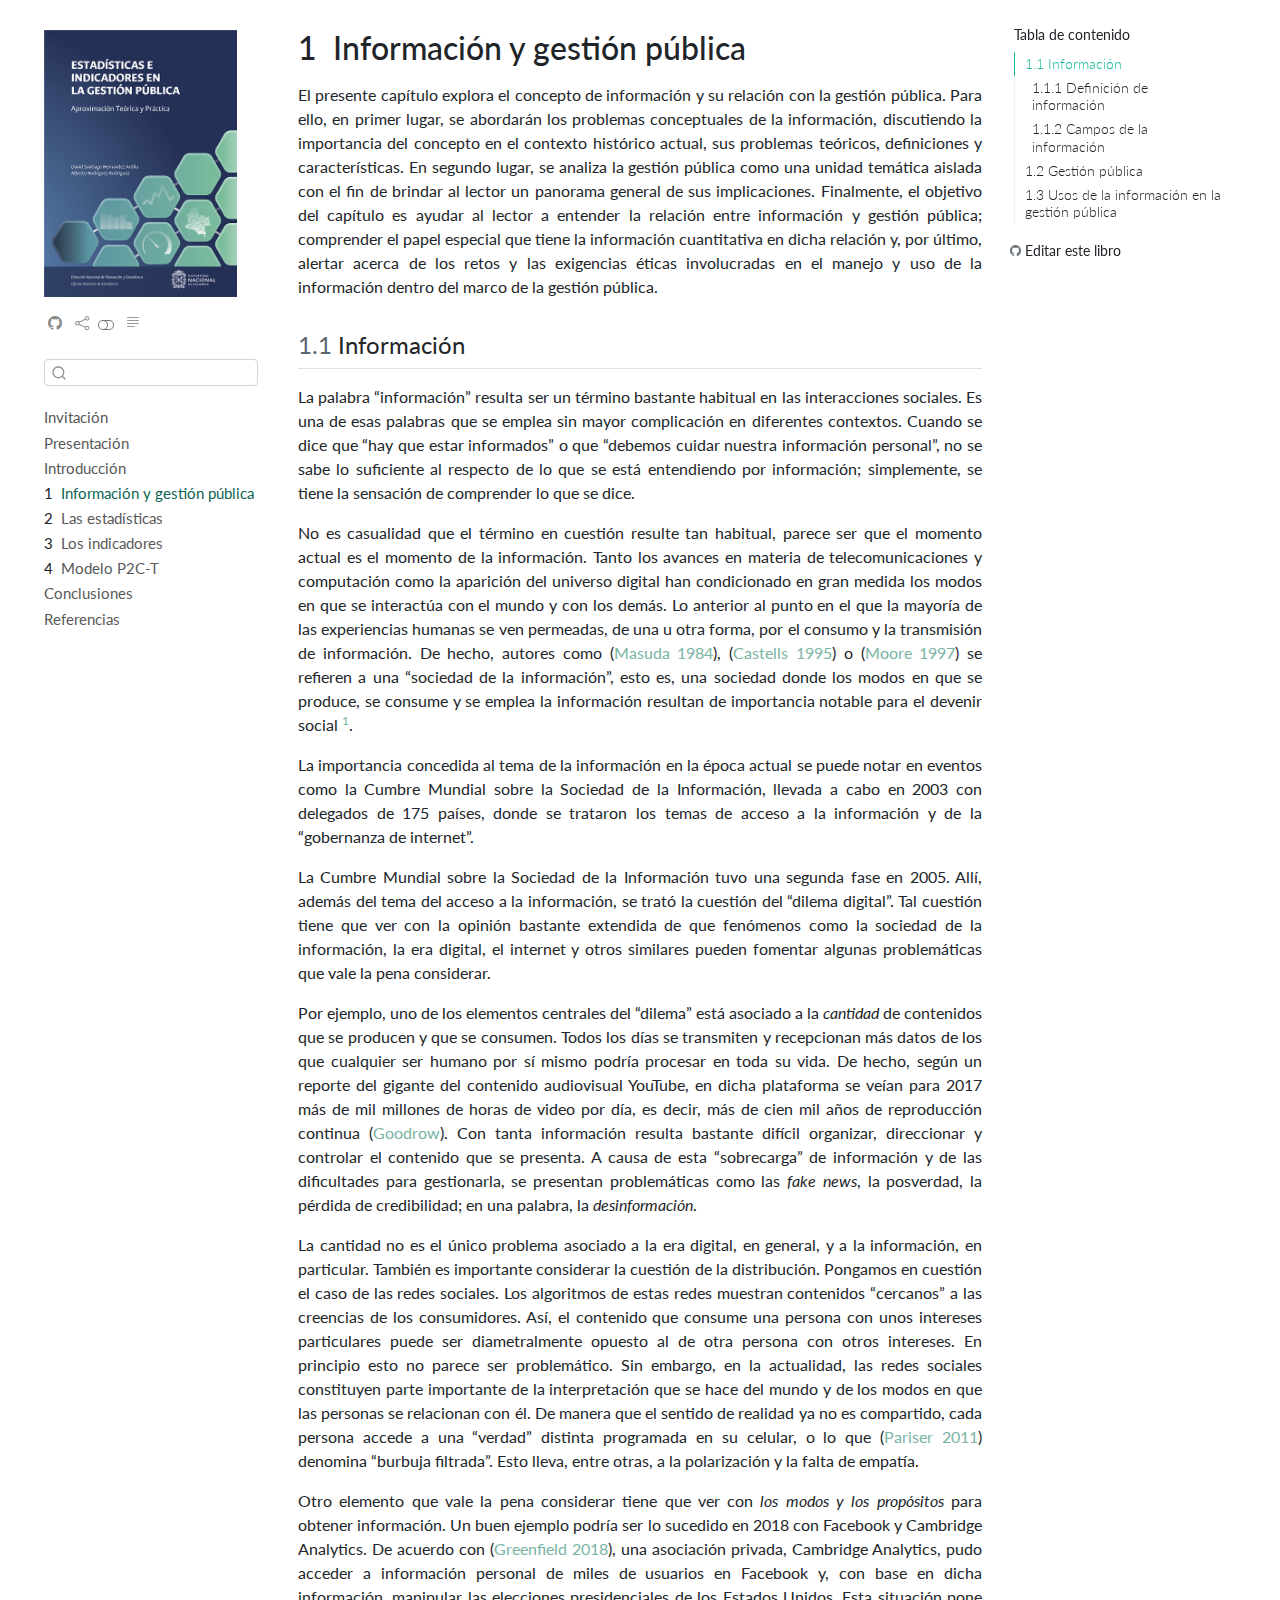
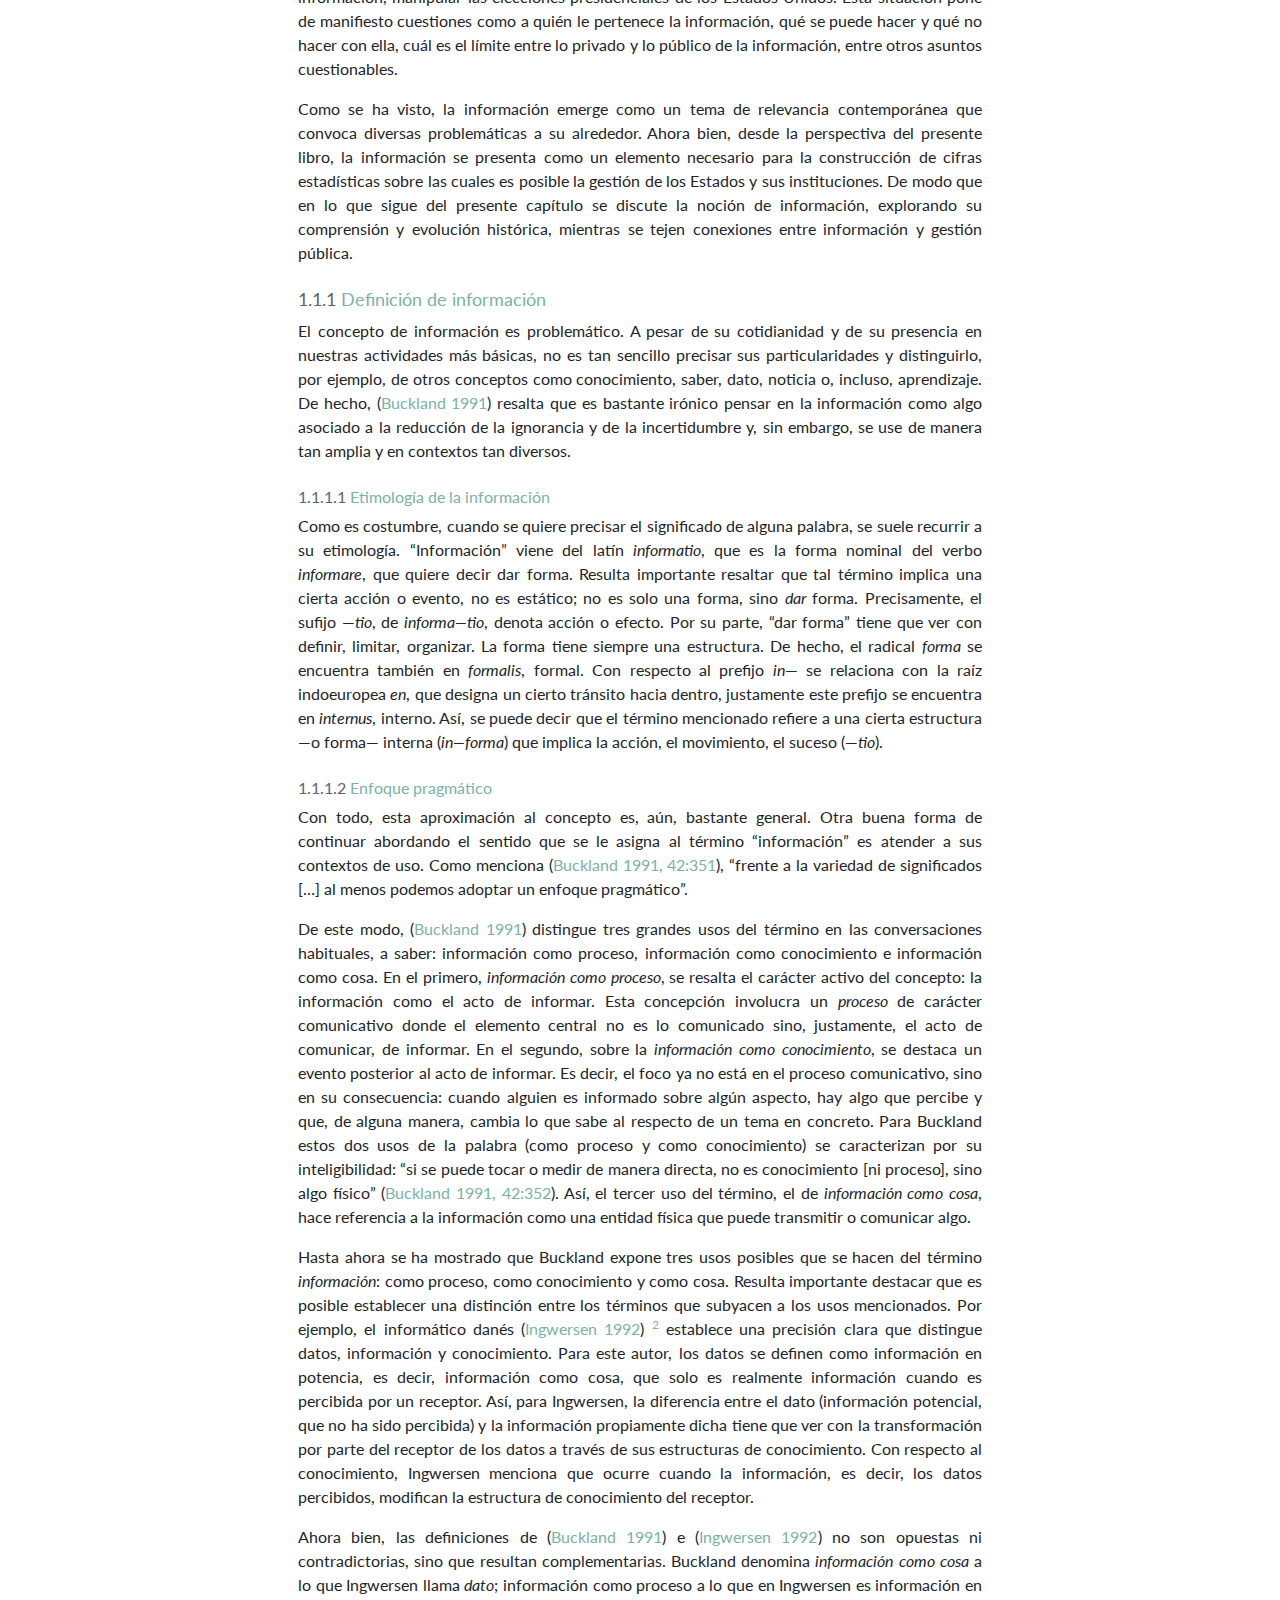
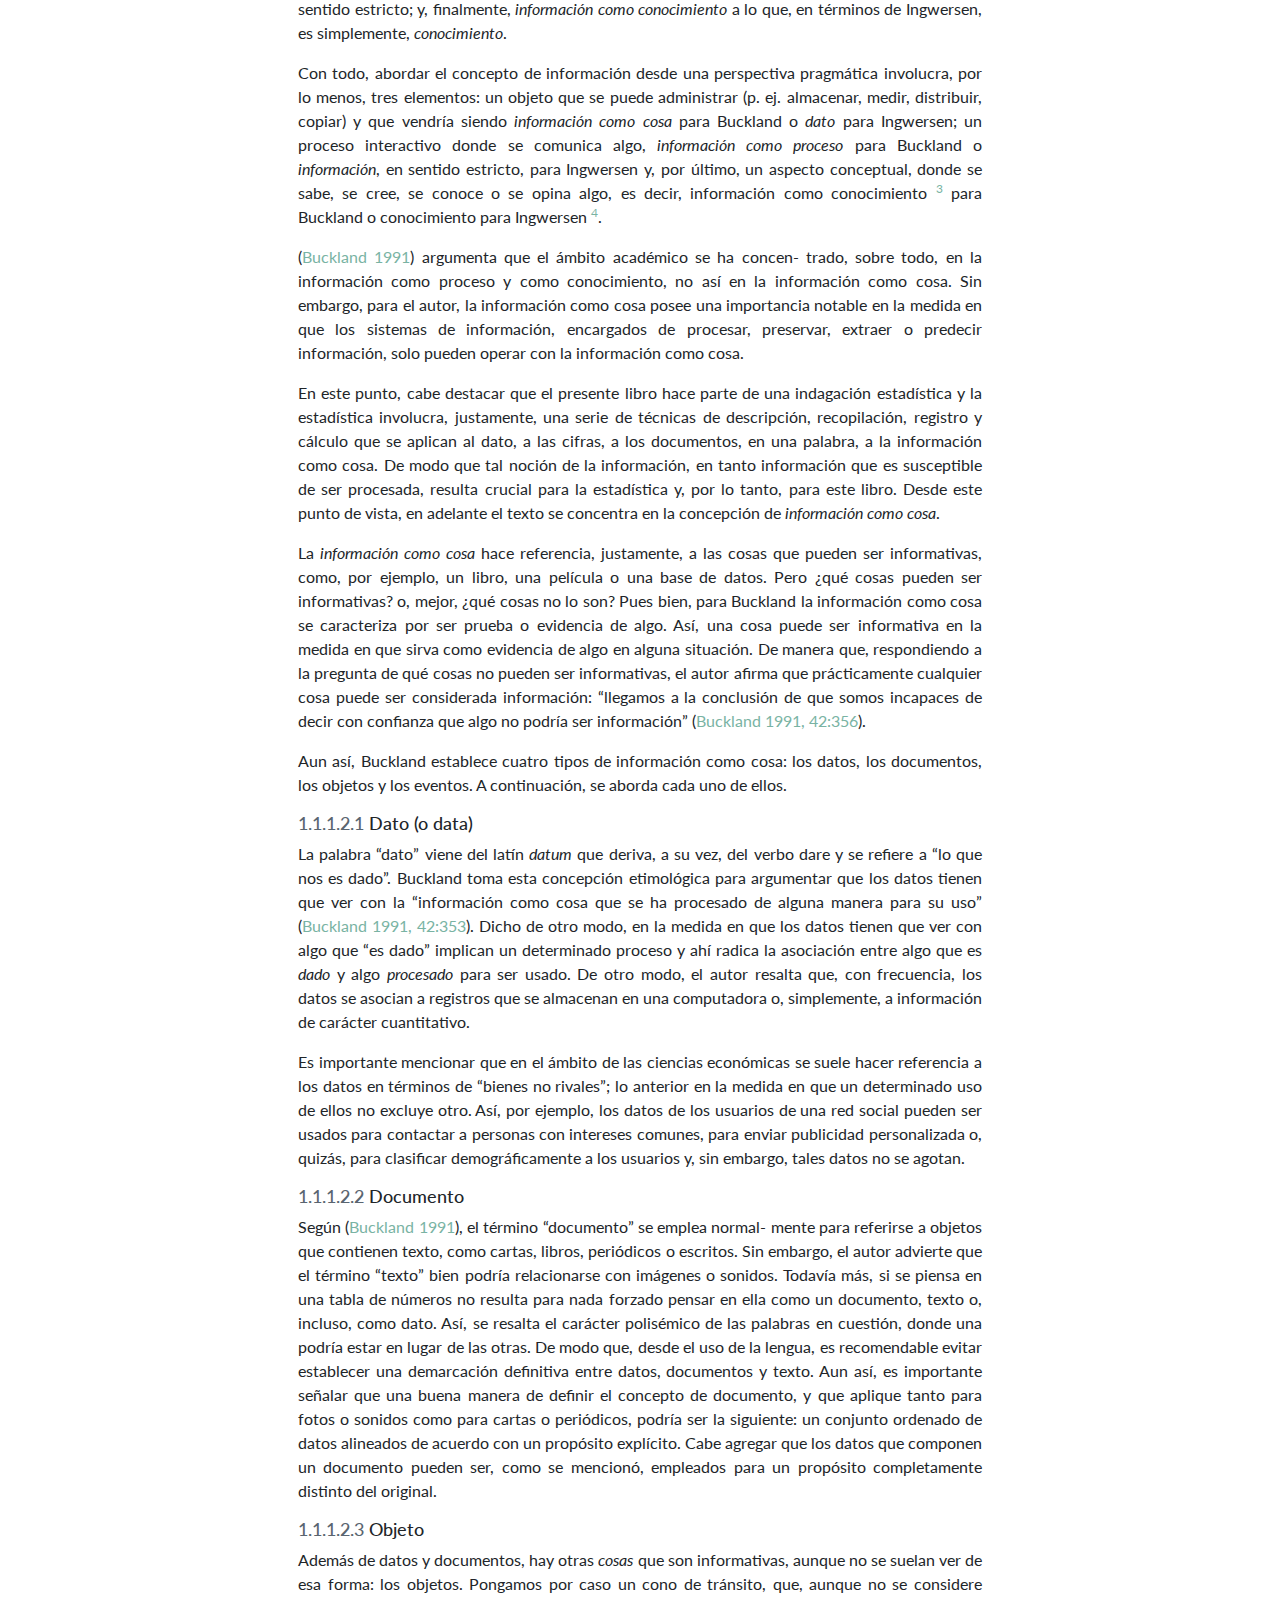
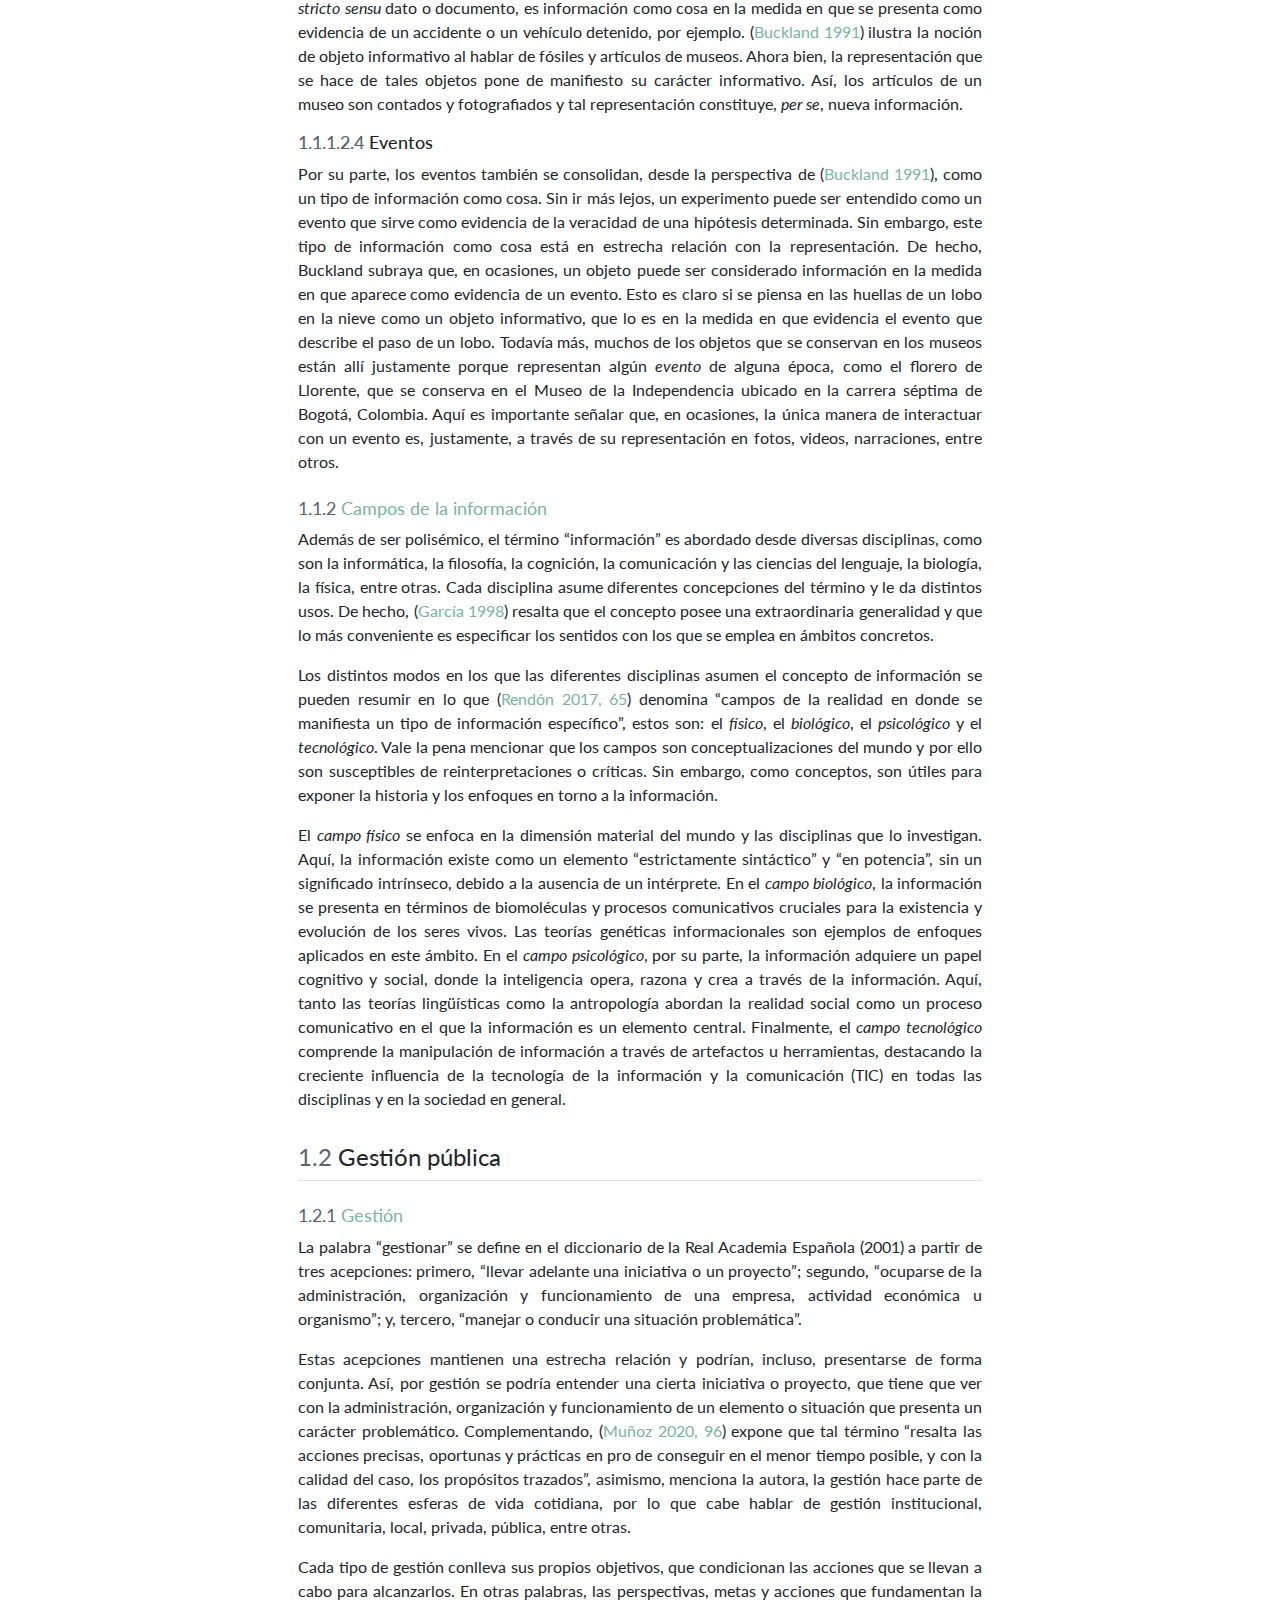
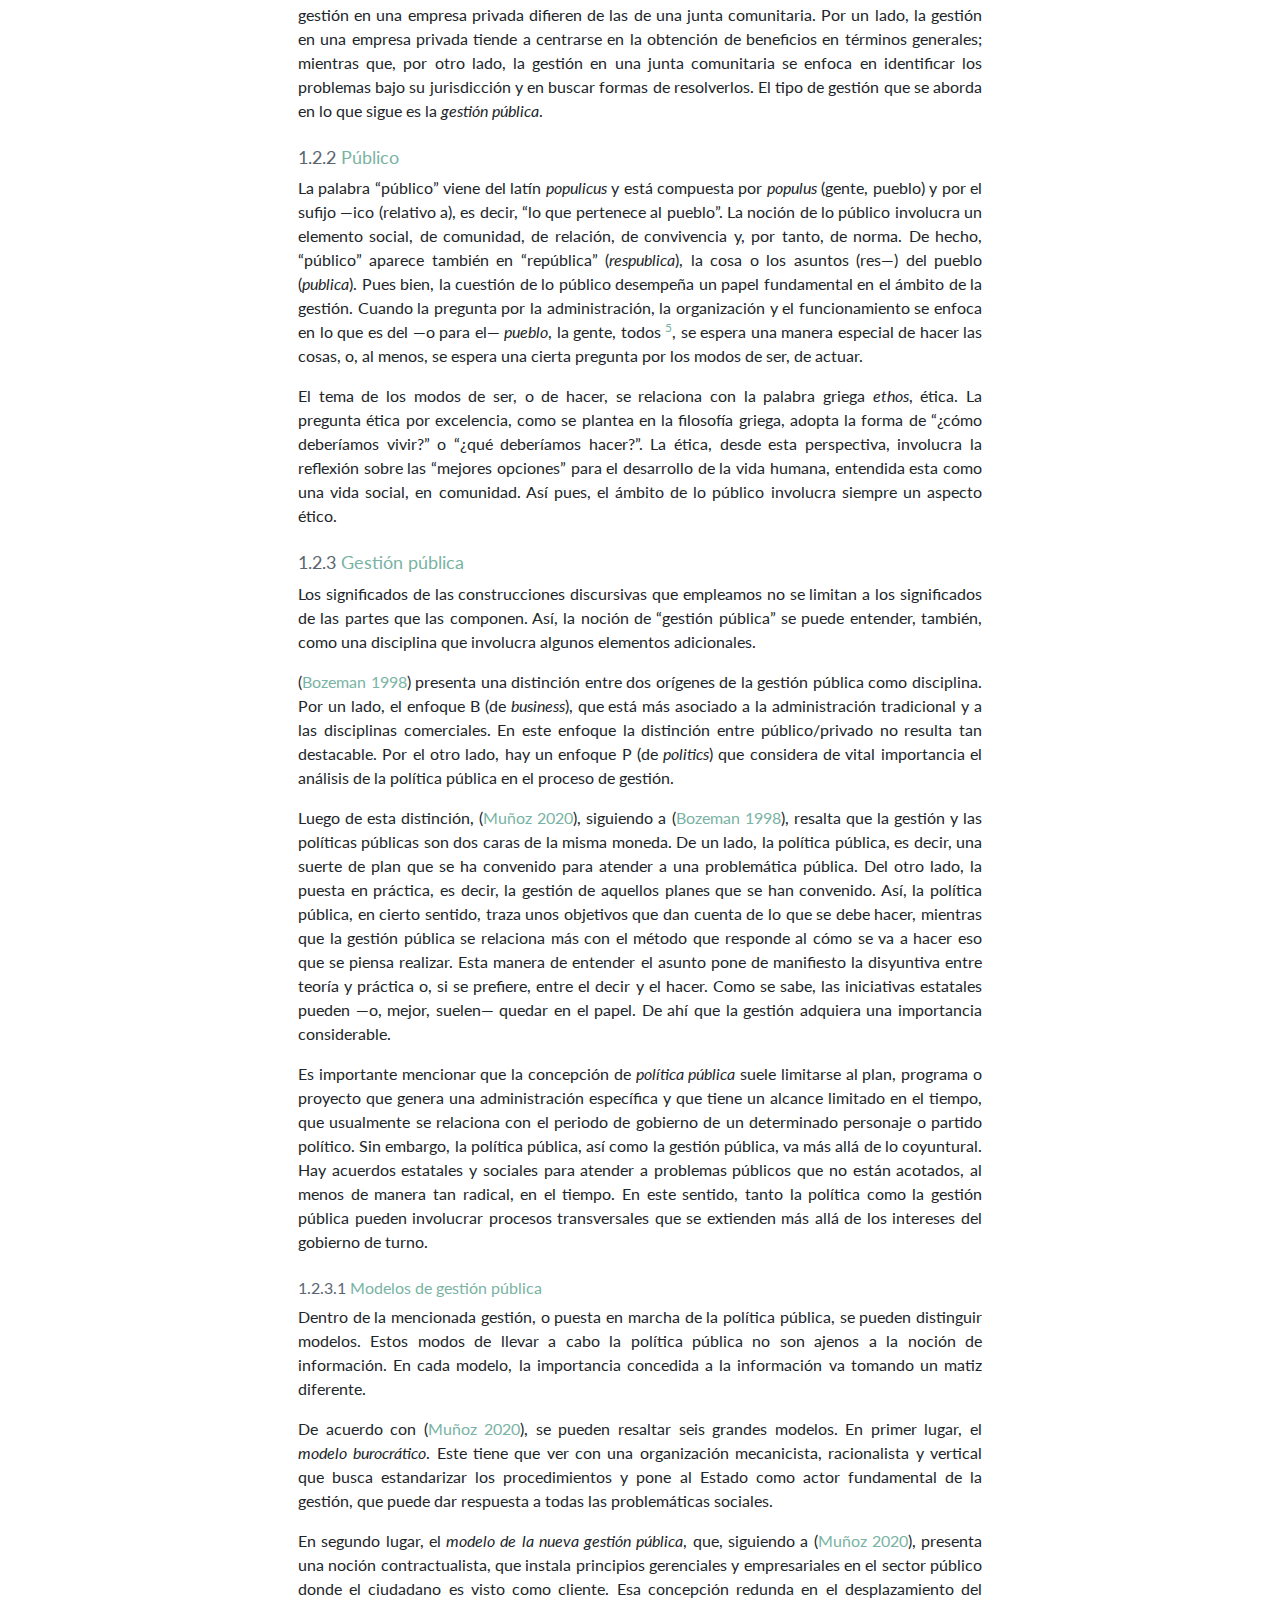
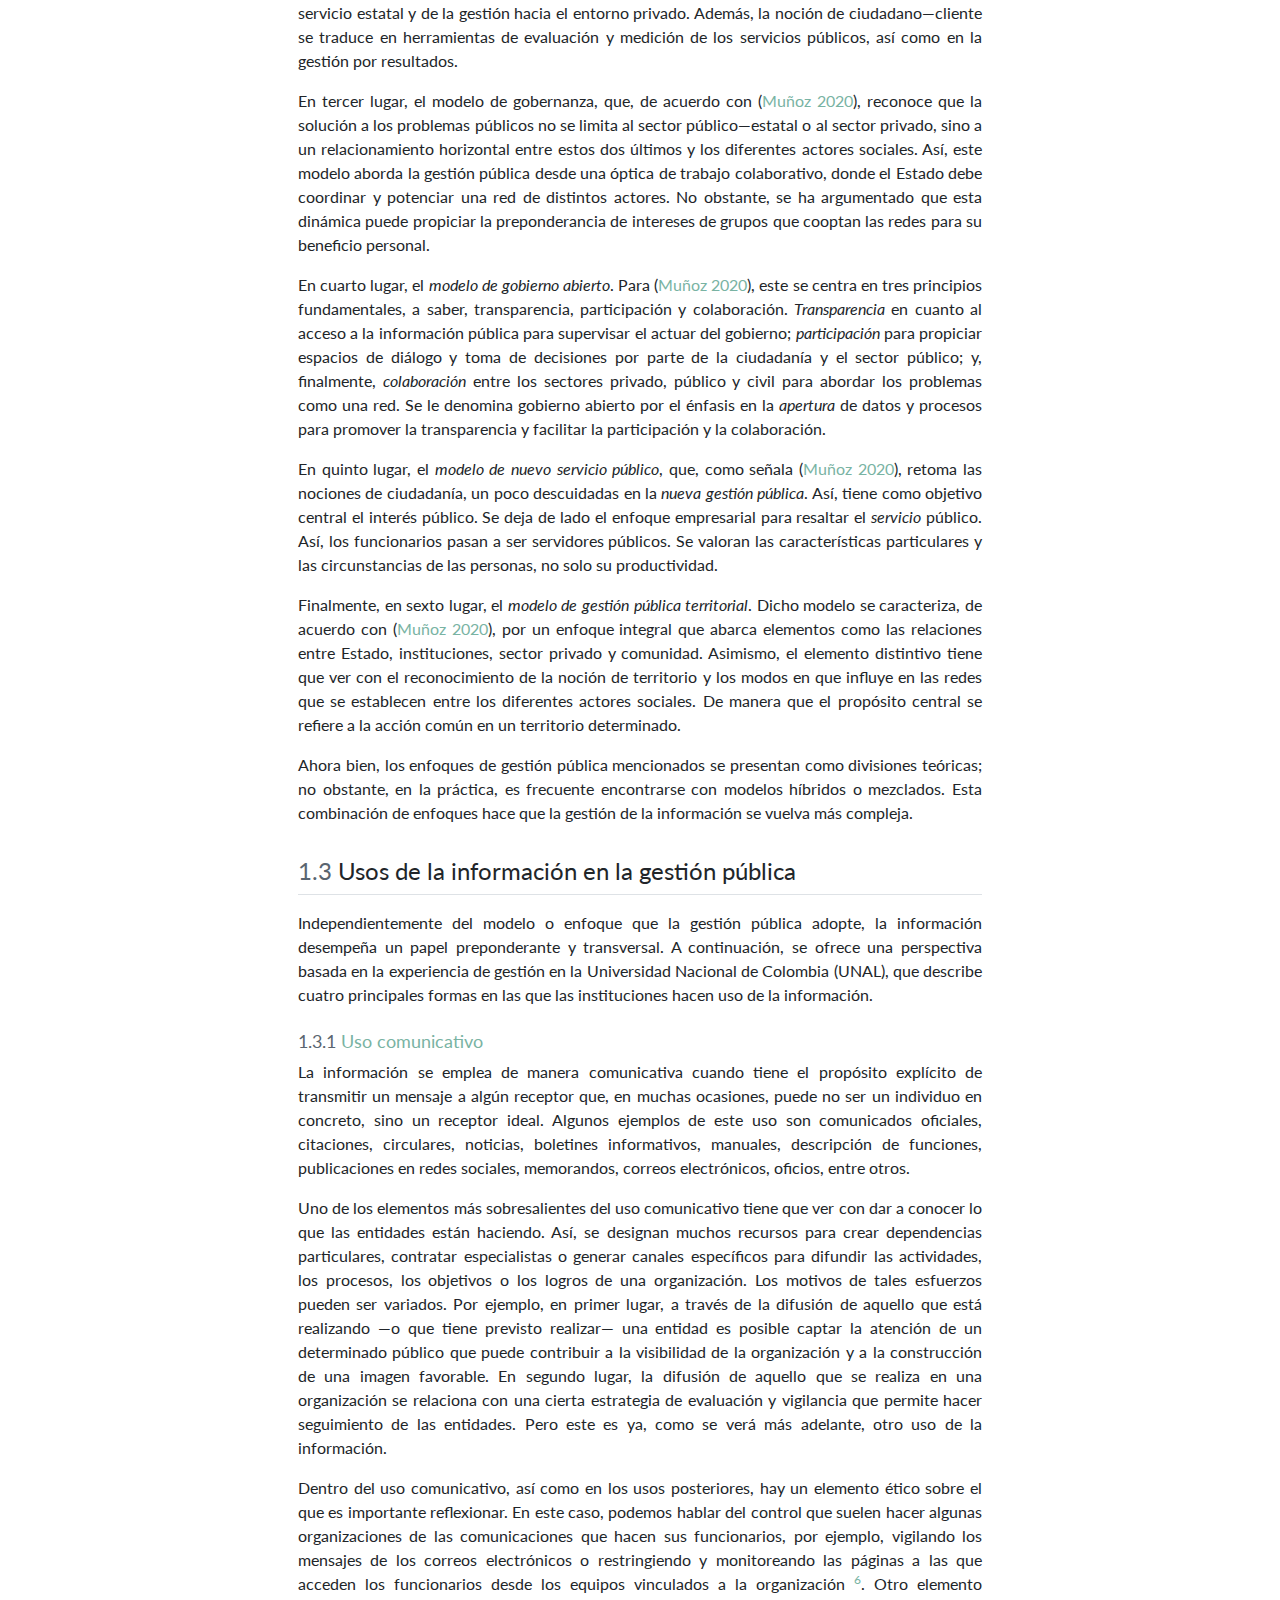
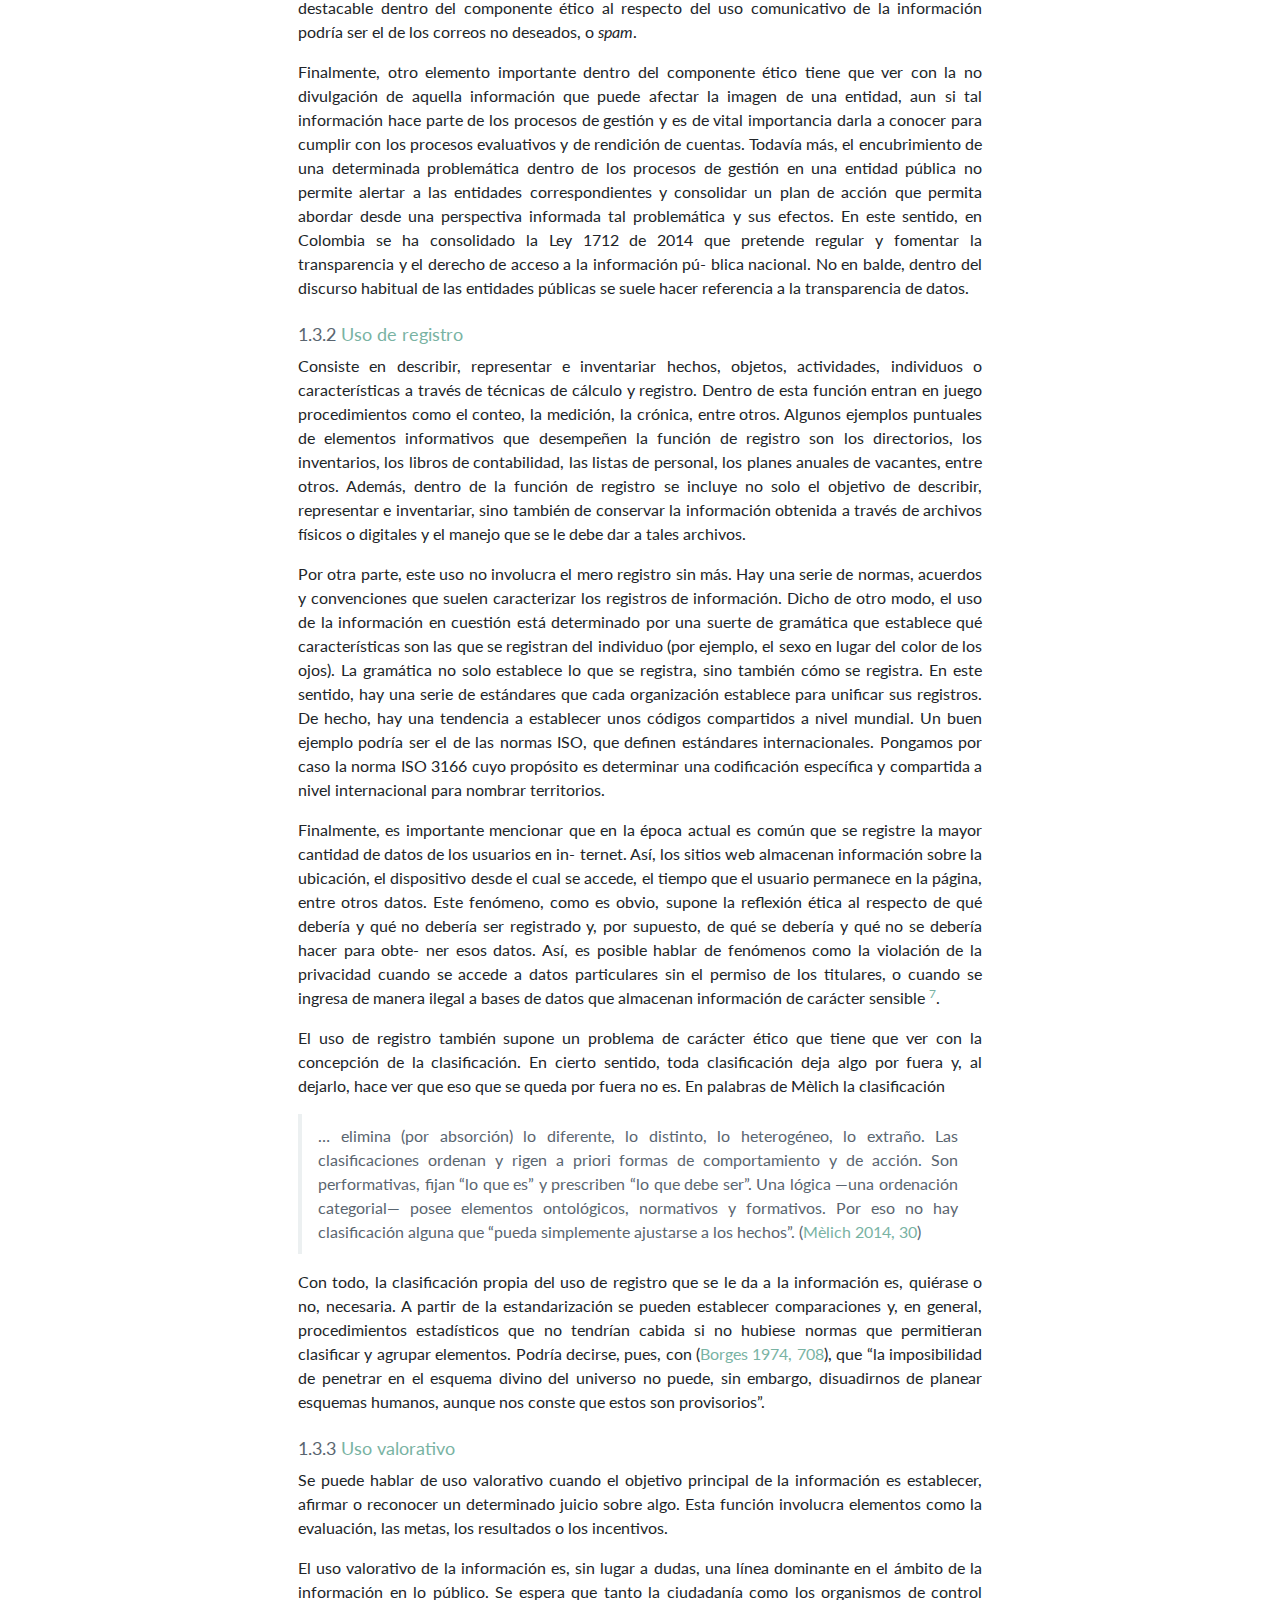
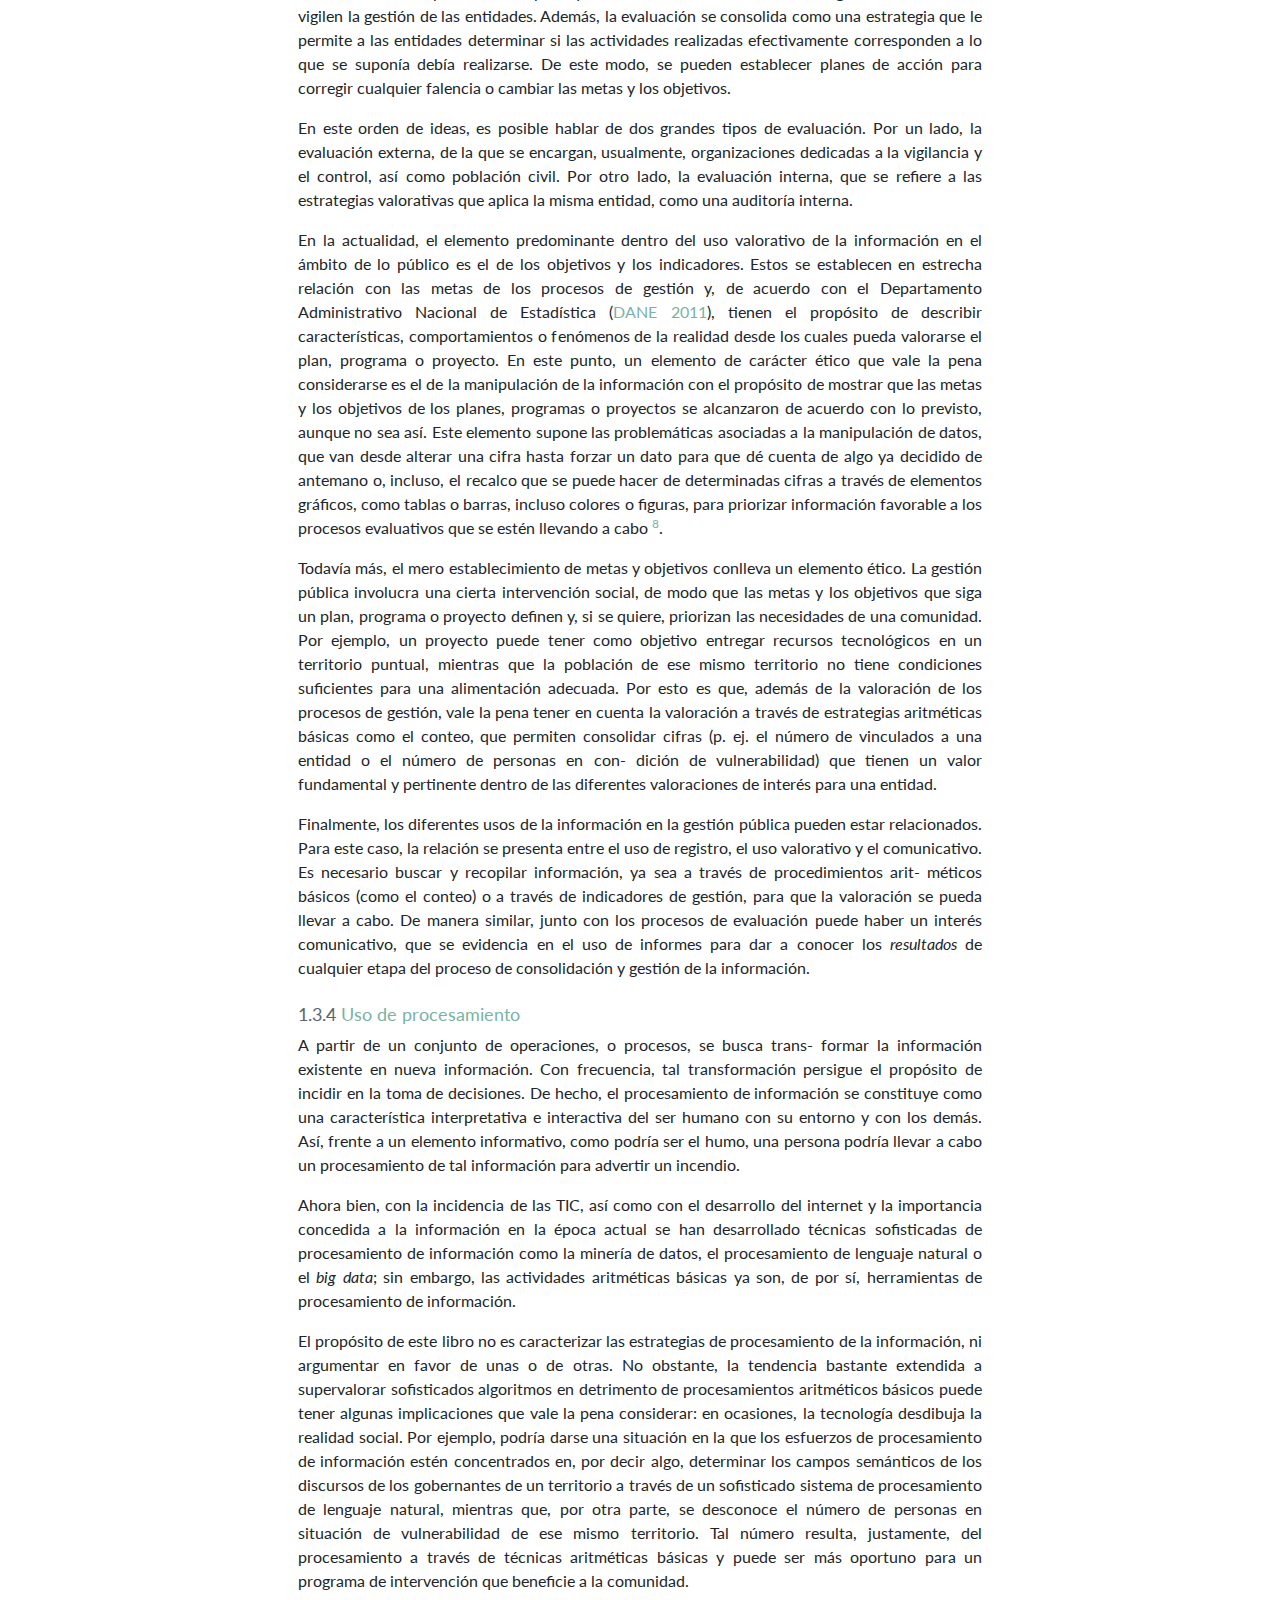
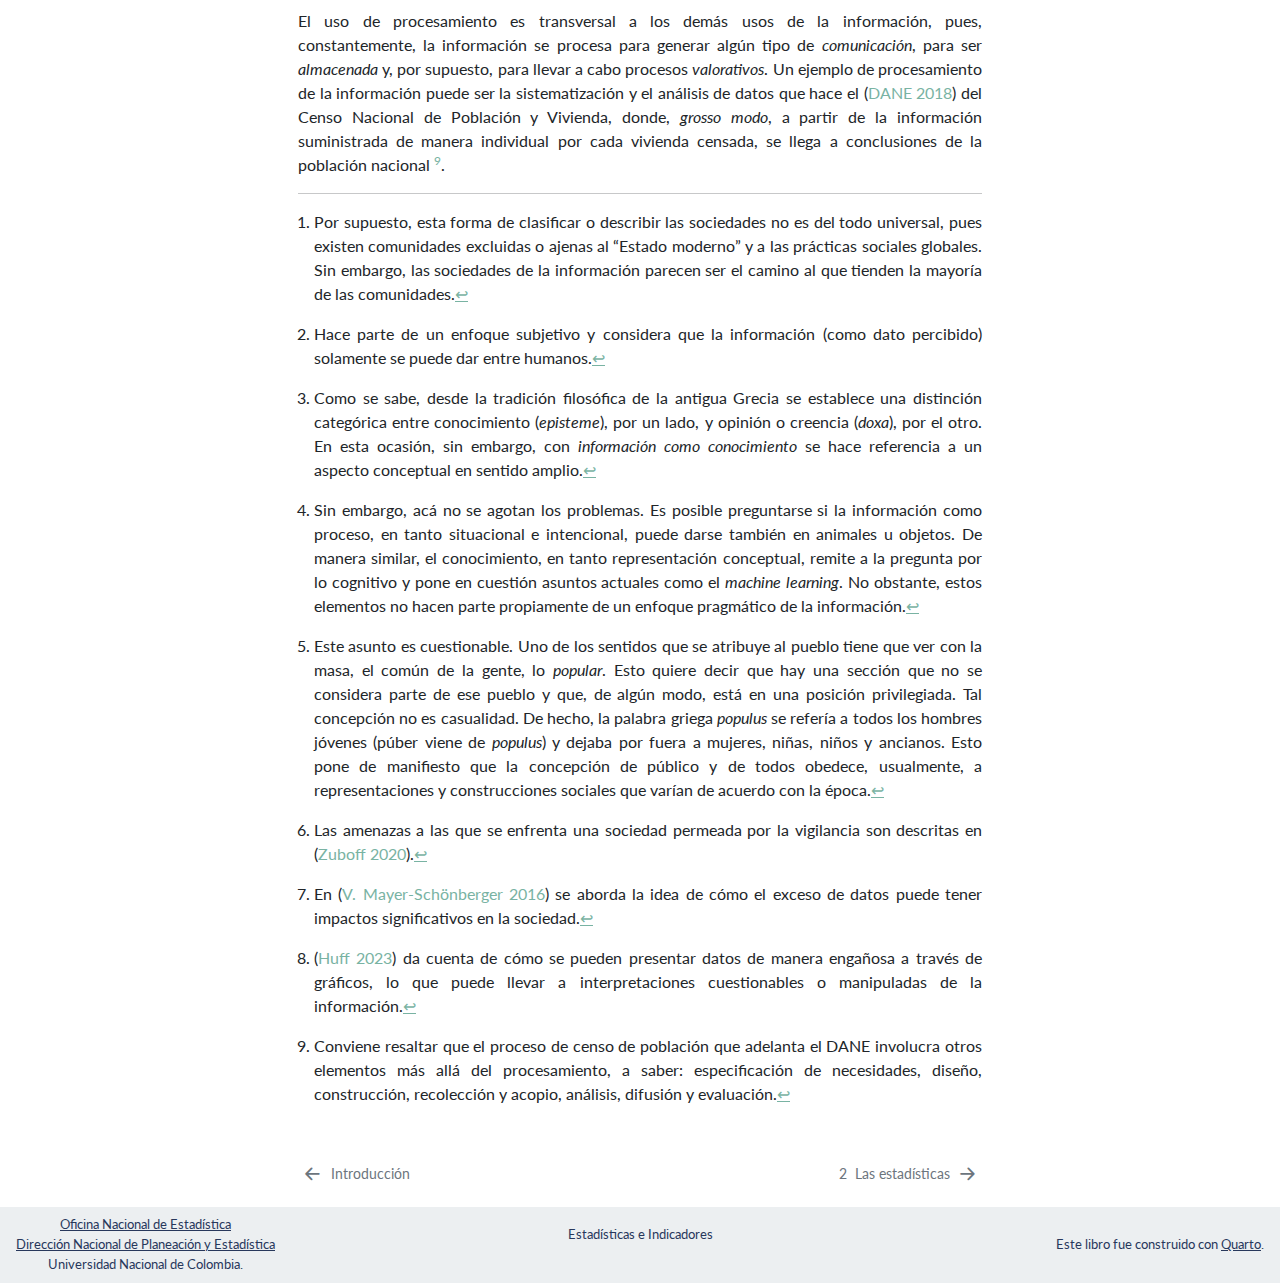
==== commit 99ac687b: "Capitulos completos" ====
--- a/docs/Cap_I.html
+++ b/docs/Cap_I.html
@@ -51,6 +51,7 @@
 <meta name="quarto:offset" content="./">
 <link href="./Cap_II.html" rel="next">
 <link href="./introduccion.html" rel="prev">
+<link href="./Imagenes/Logotipo_UNAL.png" rel="icon" type="image/png">
 <script src="site_libs/quarto-html/quarto.js"></script>
 <script src="site_libs/quarto-html/popper.min.js"></script>
 <script src="site_libs/quarto-html/tippy.umd.min.js"></script>
@@ -194,7 +195,7 @@
 </li>
         <li class="sidebar-item">
   <div class="sidebar-item-container"> 
-  <a href="./conclusiones.html" class="sidebar-item-text sidebar-link"><span class="chapter-number">5</span>&nbsp; <span class="chapter-title">Conclusiones</span></a>
+  <a href="./conclusiones.html" class="sidebar-item-text sidebar-link">Conclusiones</a>
   </div>
 </li>
         <li class="sidebar-item">
@@ -311,36 +312,91 @@
 <h2 data-number="1.2" class="anchored" data-anchor-id="gestión-pública"><span class="header-section-number">1.2</span> Gestión pública</h2>
 <section id="gestión" class="level3" data-number="1.2.1">
 <h3 data-number="1.2.1" class="anchored" data-anchor-id="gestión"><span class="header-section-number">1.2.1</span> Gestión</h3>
+<p>La palabra “gestionar” se define en el diccionario de la Real Academia Española (2001) a partir de tres acepciones: primero, “llevar adelante una iniciativa o un proyecto”; segundo, “ocuparse de la administración, organización y funcionamiento de una empresa, actividad económica u organismo”; y, tercero, “manejar o conducir una situación problemática”.</p>
+<p>Estas acepciones mantienen una estrecha relación y podrían, incluso, presentarse de forma conjunta. Así, por gestión se podría entender una cierta iniciativa o proyecto, que tiene que ver con la administración, organización y funcionamiento de un elemento o situación que presenta un carácter problemático. Complementando, <span class="citation" data-cites="Munoz">(<a href="references.html#ref-Munoz" role="doc-biblioref">Muñoz 2020, 96</a>)</span> expone que tal término “resalta las acciones precisas, oportunas y prácticas en pro de conseguir en el menor tiempo posible, y con la calidad del caso, los propósitos trazados”, asimismo, menciona la autora, la gestión hace parte de las diferentes esferas de vida cotidiana, por lo que cabe hablar de gestión institucional, comunitaria, local, privada, pública, entre otras.</p>
+<p>Cada tipo de gestión conlleva sus propios objetivos, que condicionan las acciones que se llevan a cabo para alcanzarlos. En otras palabras, las perspectivas, metas y acciones que fundamentan la gestión en una empresa privada difieren de las de una junta comunitaria. Por un lado, la gestión en una empresa privada tiende a centrarse en la obtención de beneficios en términos generales; mientras que, por otro lado, la gestión en una junta comunitaria se enfoca en identificar los problemas bajo su jurisdicción y en buscar formas de resolverlos. El tipo de gestión que se aborda en lo que sigue es la <em>gestión pública</em>.</p>
 </section>
 <section id="público" class="level3" data-number="1.2.2">
 <h3 data-number="1.2.2" class="anchored" data-anchor-id="público"><span class="header-section-number">1.2.2</span> Público</h3>
+<p>La palabra “público” viene del latín <em>populicus</em> y está compuesta por <em>populus</em> (gente, pueblo) y por el sufijo —ico (relativo a), es decir, “lo que pertenece al pueblo”. La noción de lo público involucra un elemento social, de comunidad, de relación, de convivencia y, por tanto, de norma. De hecho, “público” aparece también en “república” (<em>respublica</em>), la cosa o los asuntos (res—) del pueblo (<em>publica</em>). Pues bien, la cuestión de lo público desempeña un papel fundamental en el ámbito de la gestión. Cuando la pregunta por la administración, la organización y el funcionamiento se enfoca en lo que es del —o para el— <em>pueblo</em>, la gente, todos <a href="#fn5" class="footnote-ref" id="fnref5" role="doc-noteref"><sup>5</sup></a>, se espera una manera especial de hacer las cosas, o, al menos, se espera una cierta pregunta por los modos de ser, de actuar.</p>
+<p>El tema de los modos de ser, o de hacer, se relaciona con la palabra griega <em>ethos</em>, ética. La pregunta ética por excelencia, como se plantea en la filosofía griega, adopta la forma de “¿cómo deberíamos vivir?” o “¿qué deberíamos hacer?”. La ética, desde esta perspectiva, involucra la reflexión sobre las “mejores opciones” para el desarrollo de la vida humana, entendida esta como una vida social, en comunidad. Así pues, el ámbito de lo público involucra siempre un aspecto ético.</p>
 </section>
 <section id="gestión-pública-1" class="level3" data-number="1.2.3">
 <h3 data-number="1.2.3" class="anchored" data-anchor-id="gestión-pública-1"><span class="header-section-number">1.2.3</span> Gestión pública</h3>
+<p>Los significados de las construcciones discursivas que empleamos no se limitan a los significados de las partes que las componen. Así, la noción de “gestión pública” se puede entender, también, como una disciplina que involucra algunos elementos adicionales.</p>
+<p><span class="citation" data-cites="Bozeman">(<a href="references.html#ref-Bozeman" role="doc-biblioref">Bozeman 1998</a>)</span> presenta una distinción entre dos orígenes de la gestión pública como disciplina. Por un lado, el enfoque B (de <em>business</em>), que está más asociado a la administración tradicional y a las disciplinas comerciales. En este enfoque la distinción entre público/privado no resulta tan destacable. Por el otro lado, hay un enfoque P (de <em>politics</em>) que considera de vital importancia el análisis de la política pública en el proceso de gestión.</p>
+<p>Luego de esta distinción, <span class="citation" data-cites="Munoz">(<a href="references.html#ref-Munoz" role="doc-biblioref">Muñoz 2020</a>)</span>, siguiendo a <span class="citation" data-cites="Bozeman">(<a href="references.html#ref-Bozeman" role="doc-biblioref">Bozeman 1998</a>)</span>, resalta que la gestión y las políticas públicas son dos caras de la misma moneda. De un lado, la política pública, es decir, una suerte de plan que se ha convenido para atender a una problemática pública. Del otro lado, la puesta en práctica, es decir, la gestión de aquellos planes que se han convenido. Así, la política pública, en cierto sentido, traza unos objetivos que dan cuenta de lo que se debe hacer, mientras que la gestión pública se relaciona más con el método que responde al cómo se va a hacer eso que se piensa realizar. Esta manera de entender el asunto pone de manifiesto la disyuntiva entre teoría y práctica o, si se prefiere, entre el decir y el hacer. Como se sabe, las iniciativas estatales pueden —o, mejor, suelen— quedar en el papel. De ahí que la gestión adquiera una importancia considerable.</p>
+<p>Es importante mencionar que la concepción de <em>política pública</em> suele limitarse al plan, programa o proyecto que genera una administración específica y que tiene un alcance limitado en el tiempo, que usualmente se relaciona con el periodo de gobierno de un determinado personaje o partido político. Sin embargo, la política pública, así como la gestión pública, va más allá de lo coyuntural. Hay acuerdos estatales y sociales para atender a problemas públicos que no están acotados, al menos de manera tan radical, en el tiempo. En este sentido, tanto la política como la gestión pública pueden involucrar procesos transversales que se extienden más allá de los intereses del gobierno de turno.</p>
+<section id="modelos-de-gestión-pública" class="level4" data-number="1.2.3.1">
+<h4 data-number="1.2.3.1" class="anchored" data-anchor-id="modelos-de-gestión-pública"><span class="header-section-number">1.2.3.1</span> Modelos de gestión pública</h4>
+<p>Dentro de la mencionada gestión, o puesta en marcha de la política pública, se pueden distinguir modelos. Estos modos de llevar a cabo la política pública no son ajenos a la noción de información. En cada modelo, la importancia concedida a la información va tomando un matiz diferente.</p>
+<p>De acuerdo con <span class="citation" data-cites="Munoz">(<a href="references.html#ref-Munoz" role="doc-biblioref">Muñoz 2020</a>)</span>, se pueden resaltar seis grandes modelos. En primer lugar, el <em>modelo burocrático</em>. Este tiene que ver con una organización mecanicista, racionalista y vertical que busca estandarizar los procedimientos y pone al Estado como actor fundamental de la gestión, que puede dar respuesta a todas las problemáticas sociales.</p>
+<p>En segundo lugar, el <em>modelo de la nueva gestión pública</em>, que, siguiendo a <span class="citation" data-cites="Munoz">(<a href="references.html#ref-Munoz" role="doc-biblioref">Muñoz 2020</a>)</span>, presenta una noción contractualista, que instala principios gerenciales y empresariales en el sector público donde el ciudadano es visto como cliente. Esa concepción redunda en el desplazamiento del servicio estatal y de la gestión hacia el entorno privado. Además, la noción de ciudadano—cliente se traduce en herramientas de evaluación y medición de los servicios públicos, así como en la gestión por resultados.</p>
+<p>En tercer lugar, el modelo de gobernanza, que, de acuerdo con <span class="citation" data-cites="Munoz">(<a href="references.html#ref-Munoz" role="doc-biblioref">Muñoz 2020</a>)</span>, reconoce que la solución a los problemas públicos no se limita al sector público—estatal o al sector privado, sino a un relacionamiento horizontal entre estos dos últimos y los diferentes actores sociales. Así, este modelo aborda la gestión pública desde una óptica de trabajo colaborativo, donde el Estado debe coordinar y potenciar una red de distintos actores. No obstante, se ha argumentado que esta dinámica puede propiciar la preponderancia de intereses de grupos que cooptan las redes para su beneficio personal.</p>
+<p>En cuarto lugar, el <em>modelo de gobierno abierto</em>. Para <span class="citation" data-cites="Munoz">(<a href="references.html#ref-Munoz" role="doc-biblioref">Muñoz 2020</a>)</span>, este se centra en tres principios fundamentales, a saber, transparencia, participación y colaboración. <em>Transparencia</em> en cuanto al acceso a la información pública para supervisar el actuar del gobierno; <em>participación</em> para propiciar espacios de diálogo y toma de decisiones por parte de la ciudadanía y el sector público; y, finalmente, <em>colaboración</em> entre los sectores privado, público y civil para abordar los problemas como una red. Se le denomina gobierno abierto por el énfasis en la <em>apertura</em> de datos y procesos para promover la transparencia y facilitar la participación y la colaboración.</p>
+<p>En quinto lugar, el <em>modelo de nuevo servicio público</em>, que, como señala <span class="citation" data-cites="Munoz">(<a href="references.html#ref-Munoz" role="doc-biblioref">Muñoz 2020</a>)</span>, retoma las nociones de ciudadanía, un poco descuidadas en la <em>nueva gestión pública</em>. Así, tiene como objetivo central el interés público. Se deja de lado el enfoque empresarial para resaltar el <em>servicio</em> público. Así, los funcionarios pasan a ser servidores públicos. Se valoran las características particulares y las circunstancias de las personas, no solo su productividad.</p>
+<p>Finalmente, en sexto lugar, el <em>modelo de gestión pública territorial</em>. Dicho modelo se caracteriza, de acuerdo con <span class="citation" data-cites="Munoz">(<a href="references.html#ref-Munoz" role="doc-biblioref">Muñoz 2020</a>)</span>, por un enfoque integral que abarca elementos como las relaciones entre Estado, instituciones, sector privado y comunidad. Asimismo, el elemento distintivo tiene que ver con el reconocimiento de la noción de territorio y los modos en que influye en las redes que se establecen entre los diferentes actores sociales. De manera que el propósito central se refiere a la acción común en un territorio determinado.</p>
+<p>Ahora bien, los enfoques de gestión pública mencionados se presentan como divisiones teóricas; no obstante, en la práctica, es frecuente encontrarse con modelos híbridos o mezclados. Esta combinación de enfoques hace que la gestión de la información se vuelva más compleja.</p>
+</section>
 </section>
 </section>
 <section id="usos-de-la-información-en-la-gestión-pública" class="level2" data-number="1.3">
 <h2 data-number="1.3" class="anchored" data-anchor-id="usos-de-la-información-en-la-gestión-pública"><span class="header-section-number">1.3</span> Usos de la información en la gestión pública</h2>
+<p>Independientemente del modelo o enfoque que la gestión pública adopte, la información desempeña un papel preponderante y transversal. A continuación, se ofrece una perspectiva basada en la experiencia de gestión en la Universidad Nacional de Colombia (UNAL), que describe cuatro principales formas en las que las instituciones hacen uso de la información.</p>
 <section id="uso-comunicativo" class="level3" data-number="1.3.1">
 <h3 data-number="1.3.1" class="anchored" data-anchor-id="uso-comunicativo"><span class="header-section-number">1.3.1</span> Uso comunicativo</h3>
+<p>La información se emplea de manera comunicativa cuando tiene el propósito explícito de transmitir un mensaje a algún receptor que, en muchas ocasiones, puede no ser un individuo en concreto, sino un receptor ideal. Algunos ejemplos de este uso son comunicados oficiales, citaciones, circulares, noticias, boletines informativos, manuales, descripción de funciones, publicaciones en redes sociales, memorandos, correos electrónicos, oficios, entre otros.</p>
+<p>Uno de los elementos más sobresalientes del uso comunicativo tiene que ver con dar a conocer lo que las entidades están haciendo. Así, se designan muchos recursos para crear dependencias particulares, contratar especialistas o generar canales específicos para difundir las actividades, los procesos, los objetivos o los logros de una organización. Los motivos de tales esfuerzos pueden ser variados. Por ejemplo, en primer lugar, a través de la difusión de aquello que está realizando —o que tiene previsto realizar— una entidad es posible captar la atención de un determinado público que puede contribuir a la visibilidad de la organización y a la construcción de una imagen favorable. En segundo lugar, la difusión de aquello que se realiza en una organización se relaciona con una cierta estrategia de evaluación y vigilancia que permite hacer seguimiento de las entidades. Pero este es ya, como se verá más adelante, otro uso de la información.</p>
+<p>Dentro del uso comunicativo, así como en los usos posteriores, hay un elemento ético sobre el que es importante reflexionar. En este caso, podemos hablar del control que suelen hacer algunas organizaciones de las comunicaciones que hacen sus funcionarios, por ejemplo, vigilando los mensajes de los correos electrónicos o restringiendo y monitoreando las páginas a las que acceden los funcionarios desde los equipos vinculados a la organización <a href="#fn6" class="footnote-ref" id="fnref6" role="doc-noteref"><sup>6</sup></a>. Otro elemento destacable dentro del componente ético al respecto del uso comunicativo de la información podría ser el de los correos no deseados, o <em>spam</em>.</p>
+<p>Finalmente, otro elemento importante dentro del componente ético tiene que ver con la no divulgación de aquella información que puede afectar la imagen de una entidad, aun si tal información hace parte de los procesos de gestión y es de vital importancia darla a conocer para cumplir con los procesos evaluativos y de rendición de cuentas. Todavía más, el encubrimiento de una determinada problemática dentro de los procesos de gestión en una entidad pública no permite alertar a las entidades correspondientes y consolidar un plan de acción que permita abordar desde una perspectiva informada tal problemática y sus efectos. En este sentido, en Colombia se ha consolidado la Ley 1712 de 2014 que pretende regular y fomentar la transparencia y el derecho de acceso a la información pú- blica nacional. No en balde, dentro del discurso habitual de las entidades públicas se suele hacer referencia a la transparencia de datos.</p>
 </section>
 <section id="uso-de-registro" class="level3" data-number="1.3.2">
 <h3 data-number="1.3.2" class="anchored" data-anchor-id="uso-de-registro"><span class="header-section-number">1.3.2</span> Uso de registro</h3>
+<p>Consiste en describir, representar e inventariar hechos, objetos, actividades, individuos o características a través de técnicas de cálculo y registro. Dentro de esta función entran en juego procedimientos como el conteo, la medición, la crónica, entre otros. Algunos ejemplos puntuales de elementos informativos que desempeñen la función de registro son los directorios, los inventarios, los libros de contabilidad, las listas de personal, los planes anuales de vacantes, entre otros. Además, dentro de la función de registro se incluye no solo el objetivo de describir, representar e inventariar, sino también de conservar la información obtenida a través de archivos físicos o digitales y el manejo que se le debe dar a tales archivos.</p>
+<p>Por otra parte, este uso no involucra el mero registro sin más. Hay una serie de normas, acuerdos y convenciones que suelen caracterizar los registros de información. Dicho de otro modo, el uso de la información en cuestión está determinado por una suerte de gramática que establece qué características son las que se registran del individuo (por ejemplo, el sexo en lugar del color de los ojos). La gramática no solo establece lo que se registra, sino también cómo se registra. En este sentido, hay una serie de estándares que cada organización establece para unificar sus registros. De hecho, hay una tendencia a establecer unos códigos compartidos a nivel mundial. Un buen ejemplo podría ser el de las normas ISO, que definen estándares internacionales. Pongamos por caso la norma ISO 3166 cuyo propósito es determinar una codificación específica y compartida a nivel internacional para nombrar territorios.</p>
+<p>Finalmente, es importante mencionar que en la época actual es común que se registre la mayor cantidad de datos de los usuarios en in- ternet. Así, los sitios web almacenan información sobre la ubicación, el dispositivo desde el cual se accede, el tiempo que el usuario permanece en la página, entre otros datos. Este fenómeno, como es obvio, supone la reflexión ética al respecto de qué debería y qué no debería ser registrado y, por supuesto, de qué se debería y qué no se debería hacer para obte- ner esos datos. Así, es posible hablar de fenómenos como la violación de la privacidad cuando se accede a datos particulares sin el permiso de los titulares, o cuando se ingresa de manera ilegal a bases de datos que almacenan información de carácter sensible <a href="#fn7" class="footnote-ref" id="fnref7" role="doc-noteref"><sup>7</sup></a>.</p>
+<p>El uso de registro también supone un problema de carácter ético que tiene que ver con la concepción de la clasificación. En cierto sentido, toda clasificación deja algo por fuera y, al dejarlo, hace ver que eso que se queda por fuera no es. En palabras de Mèlich la clasificación</p>
+<blockquote class="blockquote">
+<p>… elimina (por absorción) lo diferente, lo distinto, lo heterogéneo, lo extraño. Las clasificaciones ordenan y rigen a priori formas de comportamiento y de acción. Son performativas, fijan “lo que es” y prescriben “lo que debe ser”. Una lógica —una ordenación categorial— posee elementos ontológicos, normativos y formativos. Por eso no hay clasificación alguna que “pueda simplemente ajustarse a los hechos”. <span class="citation" data-cites="Melich">(<a href="references.html#ref-Melich" role="doc-biblioref">Mèlich 2014, 30</a>)</span></p>
+</blockquote>
+<p>Con todo, la clasificación propia del uso de registro que se le da a la información es, quiérase o no, necesaria. A partir de la estandarización se pueden establecer comparaciones y, en general, procedimientos estadísticos que no tendrían cabida si no hubiese normas que permitieran clasificar y agrupar elementos. Podría decirse, pues, con <span class="citation" data-cites="Borges">(<a href="references.html#ref-Borges" role="doc-biblioref">Borges 1974, 708</a>)</span>, que “la imposibilidad de penetrar en el esquema divino del universo no puede, sin embargo, disuadirnos de planear esquemas humanos, aunque nos conste que estos son provisorios”.</p>
 </section>
 <section id="uso-valorativo" class="level3" data-number="1.3.3">
 <h3 data-number="1.3.3" class="anchored" data-anchor-id="uso-valorativo"><span class="header-section-number">1.3.3</span> Uso valorativo</h3>
+<p>Se puede hablar de uso valorativo cuando el objetivo principal de la información es establecer, afirmar o reconocer un determinado juicio sobre algo. Esta función involucra elementos como la evaluación, las metas, los resultados o los incentivos.</p>
+<p>El uso valorativo de la información es, sin lugar a dudas, una línea dominante en el ámbito de la información en lo público. Se espera que tanto la ciudadanía como los organismos de control vigilen la gestión de las entidades. Además, la evaluación se consolida como una estrategia que le permite a las entidades determinar si las actividades realizadas efectivamente corresponden a lo que se suponía debía realizarse. De este modo, se pueden establecer planes de acción para corregir cualquier falencia o cambiar las metas y los objetivos.</p>
+<p>En este orden de ideas, es posible hablar de dos grandes tipos de evaluación. Por un lado, la evaluación externa, de la que se encargan, usualmente, organizaciones dedicadas a la vigilancia y el control, así como población civil. Por otro lado, la evaluación interna, que se refiere a las estrategias valorativas que aplica la misma entidad, como una auditoría interna.</p>
+<p>En la actualidad, el elemento predominante dentro del uso valorativo de la información en el ámbito de lo público es el de los objetivos y los indicadores. Estos se establecen en estrecha relación con las metas de los procesos de gestión y, de acuerdo con el Departamento Administrativo Nacional de Estadística <span class="citation" data-cites="DANE_2011">(<a href="references.html#ref-DANE_2011" role="doc-biblioref">DANE 2011</a>)</span>, tienen el propósito de describir características, comportamientos o fenómenos de la realidad desde los cuales pueda valorarse el plan, programa o proyecto. En este punto, un elemento de carácter ético que vale la pena considerarse es el de la manipulación de la información con el propósito de mostrar que las metas y los objetivos de los planes, programas o proyectos se alcanzaron de acuerdo con lo previsto, aunque no sea así. Este elemento supone las problemáticas asociadas a la manipulación de datos, que van desde alterar una cifra hasta forzar un dato para que dé cuenta de algo ya decidido de antemano o, incluso, el recalco que se puede hacer de determinadas cifras a través de elementos gráficos, como tablas o barras, incluso colores o figuras, para priorizar información favorable a los procesos evaluativos que se estén llevando a cabo <a href="#fn8" class="footnote-ref" id="fnref8" role="doc-noteref"><sup>8</sup></a>.</p>
+<p>Todavía más, el mero establecimiento de metas y objetivos conlleva un elemento ético. La gestión pública involucra una cierta intervención social, de modo que las metas y los objetivos que siga un plan, programa o proyecto definen y, si se quiere, priorizan las necesidades de una comunidad. Por ejemplo, un proyecto puede tener como objetivo entregar recursos tecnológicos en un territorio puntual, mientras que la población de ese mismo territorio no tiene condiciones suficientes para una alimentación adecuada. Por esto es que, además de la valoración de los procesos de gestión, vale la pena tener en cuenta la valoración a través de estrategias aritméticas básicas como el conteo, que permiten consolidar cifras (p.&nbsp;ej. el número de vinculados a una entidad o el número de personas en con- dición de vulnerabilidad) que tienen un valor fundamental y pertinente dentro de las diferentes valoraciones de interés para una entidad.</p>
+<p>Finalmente, los diferentes usos de la información en la gestión pública pueden estar relacionados. Para este caso, la relación se presenta entre el uso de registro, el uso valorativo y el comunicativo. Es necesario buscar y recopilar información, ya sea a través de procedimientos arit- méticos básicos (como el conteo) o a través de indicadores de gestión, para que la valoración se pueda llevar a cabo. De manera similar, junto con los procesos de evaluación puede haber un interés comunicativo, que se evidencia en el uso de informes para dar a conocer los <em>resultados</em> de cualquier etapa del proceso de consolidación y gestión de la información.</p>
 </section>
 <section id="uso-de-procesamiento" class="level3" data-number="1.3.4">
 <h3 data-number="1.3.4" class="anchored" data-anchor-id="uso-de-procesamiento"><span class="header-section-number">1.3.4</span> Uso de procesamiento</h3>
+<p>A partir de un conjunto de operaciones, o procesos, se busca trans- formar la información existente en nueva información. Con frecuencia, tal transformación persigue el propósito de incidir en la toma de decisiones. De hecho, el procesamiento de información se constituye como una característica interpretativa e interactiva del ser humano con su entorno y con los demás. Así, frente a un elemento informativo, como podría ser el humo, una persona podría llevar a cabo un procesamiento de tal información para advertir un incendio.</p>
+<p>Ahora bien, con la incidencia de las TIC, así como con el desarrollo del internet y la importancia concedida a la información en la época actual se han desarrollado técnicas sofisticadas de procesamiento de información como la minería de datos, el procesamiento de lenguaje natural o el <em>big data</em>; sin embargo, las actividades aritméticas básicas ya son, de por sí, herramientas de procesamiento de información.</p>
+<p>El propósito de este libro no es caracterizar las estrategias de procesamiento de la información, ni argumentar en favor de unas o de otras. No obstante, la tendencia bastante extendida a supervalorar sofisticados algoritmos en detrimento de procesamientos aritméticos básicos puede tener algunas implicaciones que vale la pena considerar: en ocasiones, la tecnología desdibuja la realidad social. Por ejemplo, podría darse una situación en la que los esfuerzos de procesamiento de información estén concentrados en, por decir algo, determinar los campos semánticos de los discursos de los gobernantes de un territorio a través de un sofisticado sistema de procesamiento de lenguaje natural, mientras que, por otra parte, se desconoce el número de personas en situación de vulnerabilidad de ese mismo territorio. Tal número resulta, justamente, del procesamiento a través de técnicas aritméticas básicas y puede ser más oportuno para un programa de intervención que beneficie a la comunidad.</p>
+<p>El uso de procesamiento es transversal a los demás usos de la información, pues, constantemente, la información se procesa para generar algún tipo de <em>comunicación</em>, para ser <em>almacenada</em> y, por supuesto, para llevar a cabo procesos <em>valorativos</em>. Un ejemplo de procesamiento de la información puede ser la sistematización y el análisis de datos que hace el <span class="citation" data-cites="DANE_2018">(<a href="references.html#ref-DANE_2018" role="doc-biblioref">DANE 2018</a>)</span> del Censo Nacional de Población y Vivienda, donde, <em>grosso modo</em>, a partir de la información suministrada de manera individual por cada vivienda censada, se llega a conclusiones de la población nacional <a href="#fn9" class="footnote-ref" id="fnref9" role="doc-noteref"><sup>9</sup></a>.</p>
 
 
 <div id="refs" class="references csl-bib-body hanging-indent" role="doc-bibliography" style="display: none">
+<div id="ref-Borges" class="csl-entry" role="doc-biblioentry">
+Borges, J. L. 1974. <em>El Idioma Analítico de John Wilkins</em>. En Obras Completas (1923-1972), Emecé Editores.
+</div>
+<div id="ref-Bozeman" class="csl-entry" role="doc-biblioentry">
+Bozeman, B. 1998. <em>La Gestión Pública: Su Situación Actual</em>. Fondo de Cultura Económica. <a href="http://biblioteca.ufm.edu/opac/record/89143">http://biblioteca.ufm.edu/opac/record/89143</a>.
+</div>
 <div id="ref-Buckland" class="csl-entry" role="doc-biblioentry">
 Buckland, M. K. 1991. <em>Information as Thing</em>. Vol. 42. 5. Journal of the American Society for Information Science.
 </div>
 <div id="ref-Castells" class="csl-entry" role="doc-biblioentry">
 Castells, M. 1995. <em>La Ciudad Informacional: Tecnologías de La Información, Re-Estructuración Económica y El Proceso Urbano-Regional</em>. Alianza. <a href="https:// dialnet.unirioja.es/servlet/libro?codigo=17506">https:// dialnet.unirioja.es/servlet/libro?codigo=17506</a>.
 </div>
+<div id="ref-DANE_2011" class="csl-entry" role="doc-biblioentry">
+DANE. 2011. <em>Introducción Al Diseño, Construcción e Interpretación de Indicadores</em>.
+</div>
+<div id="ref-DANE_2018" class="csl-entry" role="doc-biblioentry">
+———. 2018. <em>Censo Nacional de Población y Vivienda 2018</em>. <a href="https://www.dane.gov.co/index.php/estadisticas-por-tema/demografia-y-poblacion/censo-nacional-de-poblacion-y-vivenda-2018">https://www.dane.gov.co/index.php/estadisticas-por-tema/demografia-y-poblacion/censo-nacional-de-poblacion-y-vivenda-2018</a>.
+</div>
 <div id="ref-Garcia" class="csl-entry" role="doc-biblioentry">
 García, F. 1998. <em>El Concepto de Información: Una Aproximación Transdisciplinar</em>. Vol. 8. 1. Revista General de Información y Documentación.
 </div>
@@ -350,20 +406,35 @@
 <div id="ref-Greenfield" class="csl-entry" role="doc-biblioentry">
 Greenfield, P. 2018. <em>The Cambridge Analytica Files: The Story so Far</em>. The Guardian. <a href="https://www.theguardian.com/news/2018/mar/26/the-cambridge-analytica-files-the-story-so-far">https://www.theguardian.com/news/2018/mar/26/the-cambridge-analytica-files-the-story-so-far</a>.
 </div>
+<div id="ref-Huff" class="csl-entry" role="doc-biblioentry">
+Huff, D. 2023. <em>How to Lie with Statistics</em>. Penguin UK.
+</div>
 <div id="ref-Ingwersen" class="csl-entry" role="doc-biblioentry">
 Ingwersen, P. 1992. <em>Information and Information Science in Context</em>. Vol. 42. 2. <a href="https://doi.org/10.1515/libr.1992.42.2.99">https://doi.org/10.1515/libr.1992.42.2.99</a>.
 </div>
 <div id="ref-Masuda" class="csl-entry" role="doc-biblioentry">
 Masuda, Y. 1984. <em>La Sociedad Informatizada Como Sociedad Post-Industrial</em>. Tecnos. <a href="https://dialnet.unirioja.es/servlet/libro?codigo=235313">https://dialnet.unirioja.es/servlet/libro?codigo=235313</a>.
 </div>
+<div id="ref-Melich" class="csl-entry" role="doc-biblioentry">
+Mèlich, J. 2014. <em>Lógica de La Crueldad</em>. Herder Editorial.
+</div>
 <div id="ref-Moore" class="csl-entry" role="doc-biblioentry">
 Moore, N. 1997. <em>La Sociedad de La Información</em>. En Informe mundial sobre la información. Unesco. <a href="https://unesdoc.unesco.org/ark:/48223/pf0000110221">https://unesdoc.unesco.org/ark:/48223/pf0000110221</a>.
 </div>
+<div id="ref-Munoz" class="csl-entry" role="doc-biblioentry">
+Muñoz, P. 2020. <em>La Gestión Pública: De Los Modelos Al Territorio. En f. Sánchez y n. Liendo, Manual de Ciencia Política y Relaciones Internacionales</em>. Universidad Sergio Arboleda.
+</div>
 <div id="ref-Pariser" class="csl-entry" role="doc-biblioentry">
 Pariser, E. 2011. <em>The Filter Bubble: How the New Personalized Web Is Changing What We Read and How We Think. Penguin</em>.
 </div>
 <div id="ref-Rendon" class="csl-entry" role="doc-biblioentry">
 Rendón, M. 2017. <em>El Concepto de Información Desde Una Óptica de La Filosofía de La Bibliotecología y Estudios de La Información. Significados e Interpretaciones de La Información Desde El Usuario</em>. UNAM, Instituto de Investigaciones Bibliotecnológicas y de la Información.
+</div>
+<div id="ref-Cukier" class="csl-entry" role="doc-biblioentry">
+V. Mayer-Schönberger, K. Cukier. 2016. <em>Big Data: La Revolución de Los Datos Masivo</em>. Turner.
+</div>
+<div id="ref-Zuboff" class="csl-entry" role="doc-biblioentry">
+Zuboff, S. 2020. <em>La Era Del Capitalismo de La Vigilancia: La Lucha Por Un Futuro Humano Frente a Las Nuevas Fronteras Del Poder</em>. Paidós.
 </div>
 </div>
 </section>
@@ -375,6 +446,11 @@
 <li id="fn2"><p>Hace parte de un enfoque subjetivo y considera que la información (como dato percibido) solamente se puede dar entre humanos.<a href="#fnref2" class="footnote-back" role="doc-backlink">↩︎</a></p></li>
 <li id="fn3"><p>Como se sabe, desde la tradición filosófica de la antigua Grecia se establece una distinción categórica entre conocimiento (<em>episteme</em>), por un lado, y opinión o creencia (<em>doxa</em>), por el otro. En esta ocasión, sin embargo, con <em>información como conocimiento</em> se hace referencia a un aspecto conceptual en sentido amplio.<a href="#fnref3" class="footnote-back" role="doc-backlink">↩︎</a></p></li>
 <li id="fn4"><p>Sin embargo, acá no se agotan los problemas. Es posible preguntarse si la información como proceso, en tanto situacional e intencional, puede darse también en animales u objetos. De manera similar, el conocimiento, en tanto representación conceptual, remite a la pregunta por lo cognitivo y pone en cuestión asuntos actuales como el <em>machine learning</em>. No obstante, estos elementos no hacen parte propiamente de un enfoque pragmático de la información.<a href="#fnref4" class="footnote-back" role="doc-backlink">↩︎</a></p></li>
+<li id="fn5"><p>Este asunto es cuestionable. Uno de los sentidos que se atribuye al pueblo tiene que ver con la masa, el común de la gente, lo <em>popular</em>. Esto quiere decir que hay una sección que no se considera parte de ese pueblo y que, de algún modo, está en una posición privilegiada. Tal concepción no es casualidad. De hecho, la palabra griega <em>populus</em> se refería a todos los hombres jóvenes (púber viene de <em>populus</em>) y dejaba por fuera a mujeres, niñas, niños y ancianos. Esto pone de manifiesto que la concepción de público y de todos obedece, usualmente, a representaciones y construcciones sociales que varían de acuerdo con la época.<a href="#fnref5" class="footnote-back" role="doc-backlink">↩︎</a></p></li>
+<li id="fn6"><p>Las amenazas a las que se enfrenta una sociedad permeada por la vigilancia son descritas en <span class="citation" data-cites="Zuboff">(<a href="references.html#ref-Zuboff" role="doc-biblioref">Zuboff 2020</a>)</span>.<a href="#fnref6" class="footnote-back" role="doc-backlink">↩︎</a></p></li>
+<li id="fn7"><p>En <span class="citation" data-cites="Cukier">(<a href="references.html#ref-Cukier" role="doc-biblioref">V. Mayer-Schönberger 2016</a>)</span> se aborda la idea de cómo el exceso de datos puede tener impactos significativos en la sociedad.<a href="#fnref7" class="footnote-back" role="doc-backlink">↩︎</a></p></li>
+<li id="fn8"><p><span class="citation" data-cites="Huff">(<a href="references.html#ref-Huff" role="doc-biblioref">Huff 2023</a>)</span> da cuenta de cómo se pueden presentar datos de manera engañosa a través de gráficos, lo que puede llevar a interpretaciones cuestionables o manipuladas de la información.<a href="#fnref8" class="footnote-back" role="doc-backlink">↩︎</a></p></li>
+<li id="fn9"><p>Conviene resaltar que el proceso de censo de población que adelanta el DANE involucra otros elementos más allá del procesamiento, a saber: especificación de necesidades, diseño, construcción, recolección y acopio, análisis, difusión y evaluación.<a href="#fnref9" class="footnote-back" role="doc-backlink">↩︎</a></p></li>
 </ol>
 </section>
 
@@ -642,9 +718,9 @@
 </div> <!-- /content -->
 <footer class="footer">
   <div class="nav-footer">
-    <div class="nav-footer-left"><a href="https://estadisticas.unal.edu.co/home/">Oficina Nacional de Estadística</a><br><a href="https://planeacion.unal.edu.co/home/">Dirección Nacional de Planeación y Estadística</a><br>Universidad Nacional de Colombia.</div>   
+    <div class="nav-footer-left"><a href="https://estadisticas.unal.edu.co/home/" target="_blank">Oficina Nacional de Estadística</a><br><a href="https://planeacion.unal.edu.co/home/" target="_blank">Dirección Nacional de Planeación y Estadística</a><br>Universidad Nacional de Colombia.</div>   
       <div class="nav-footer-center">Estadísticas e Indicadores</div>
-    <div class="nav-footer-right">Este libro fue construido con <a href="https://quarto.org/">Quarto</a>.</div>
+    <div class="nav-footer-right">Este libro fue construido con <a href="https://quarto.org/" target="_blank">Quarto</a>.</div>
   </div>
 </footer>
 
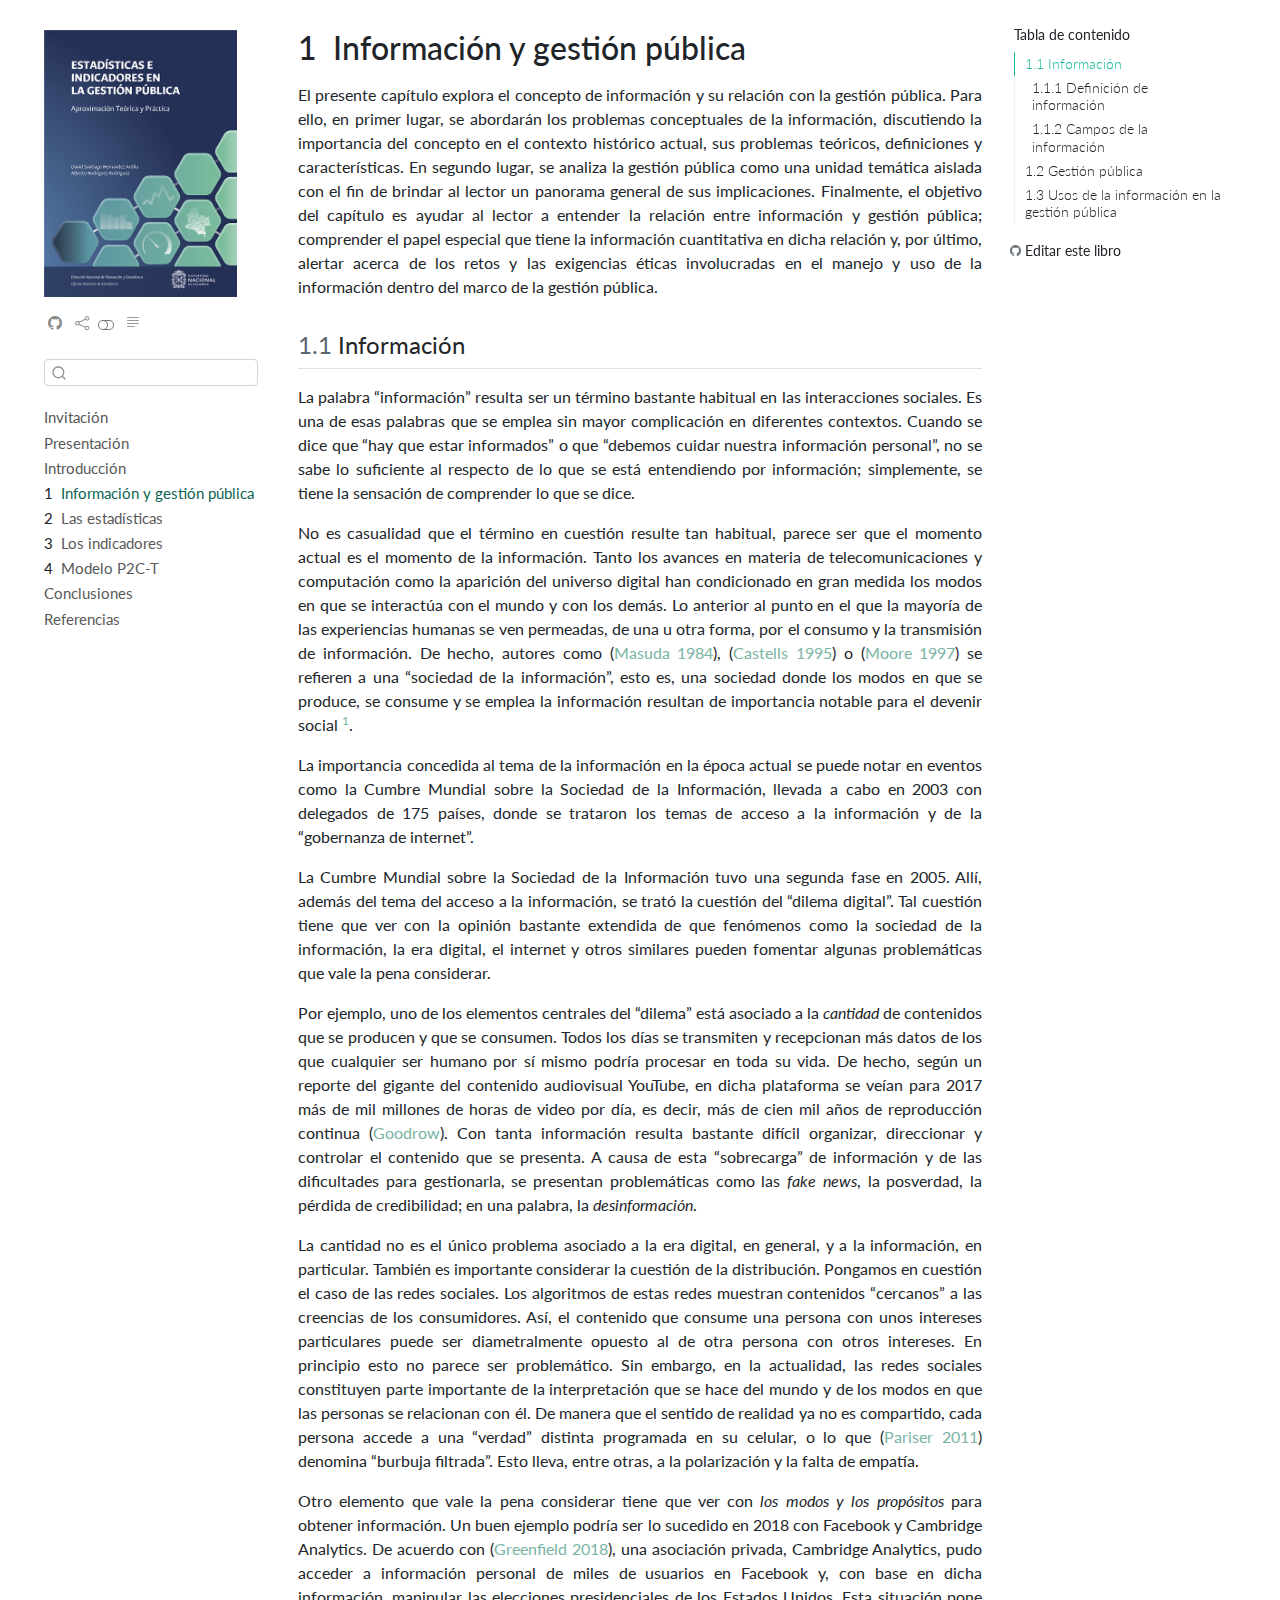
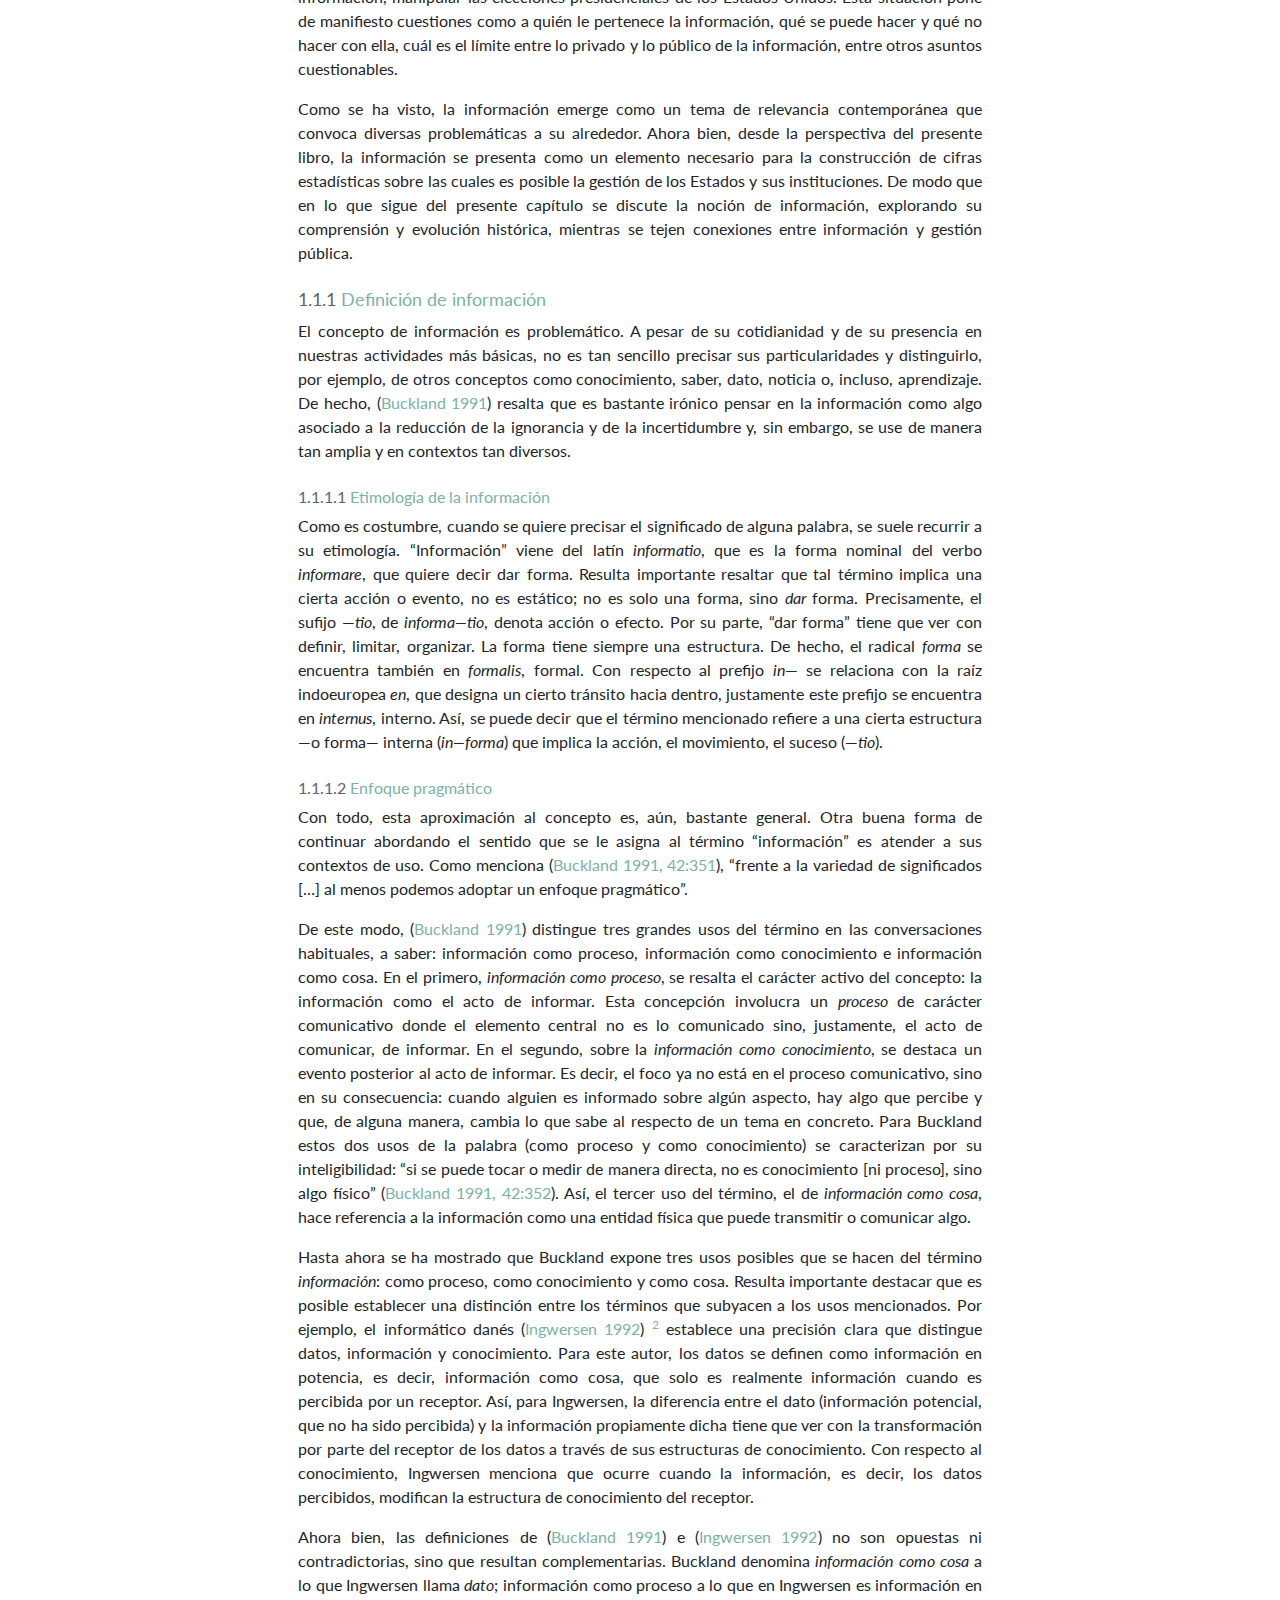
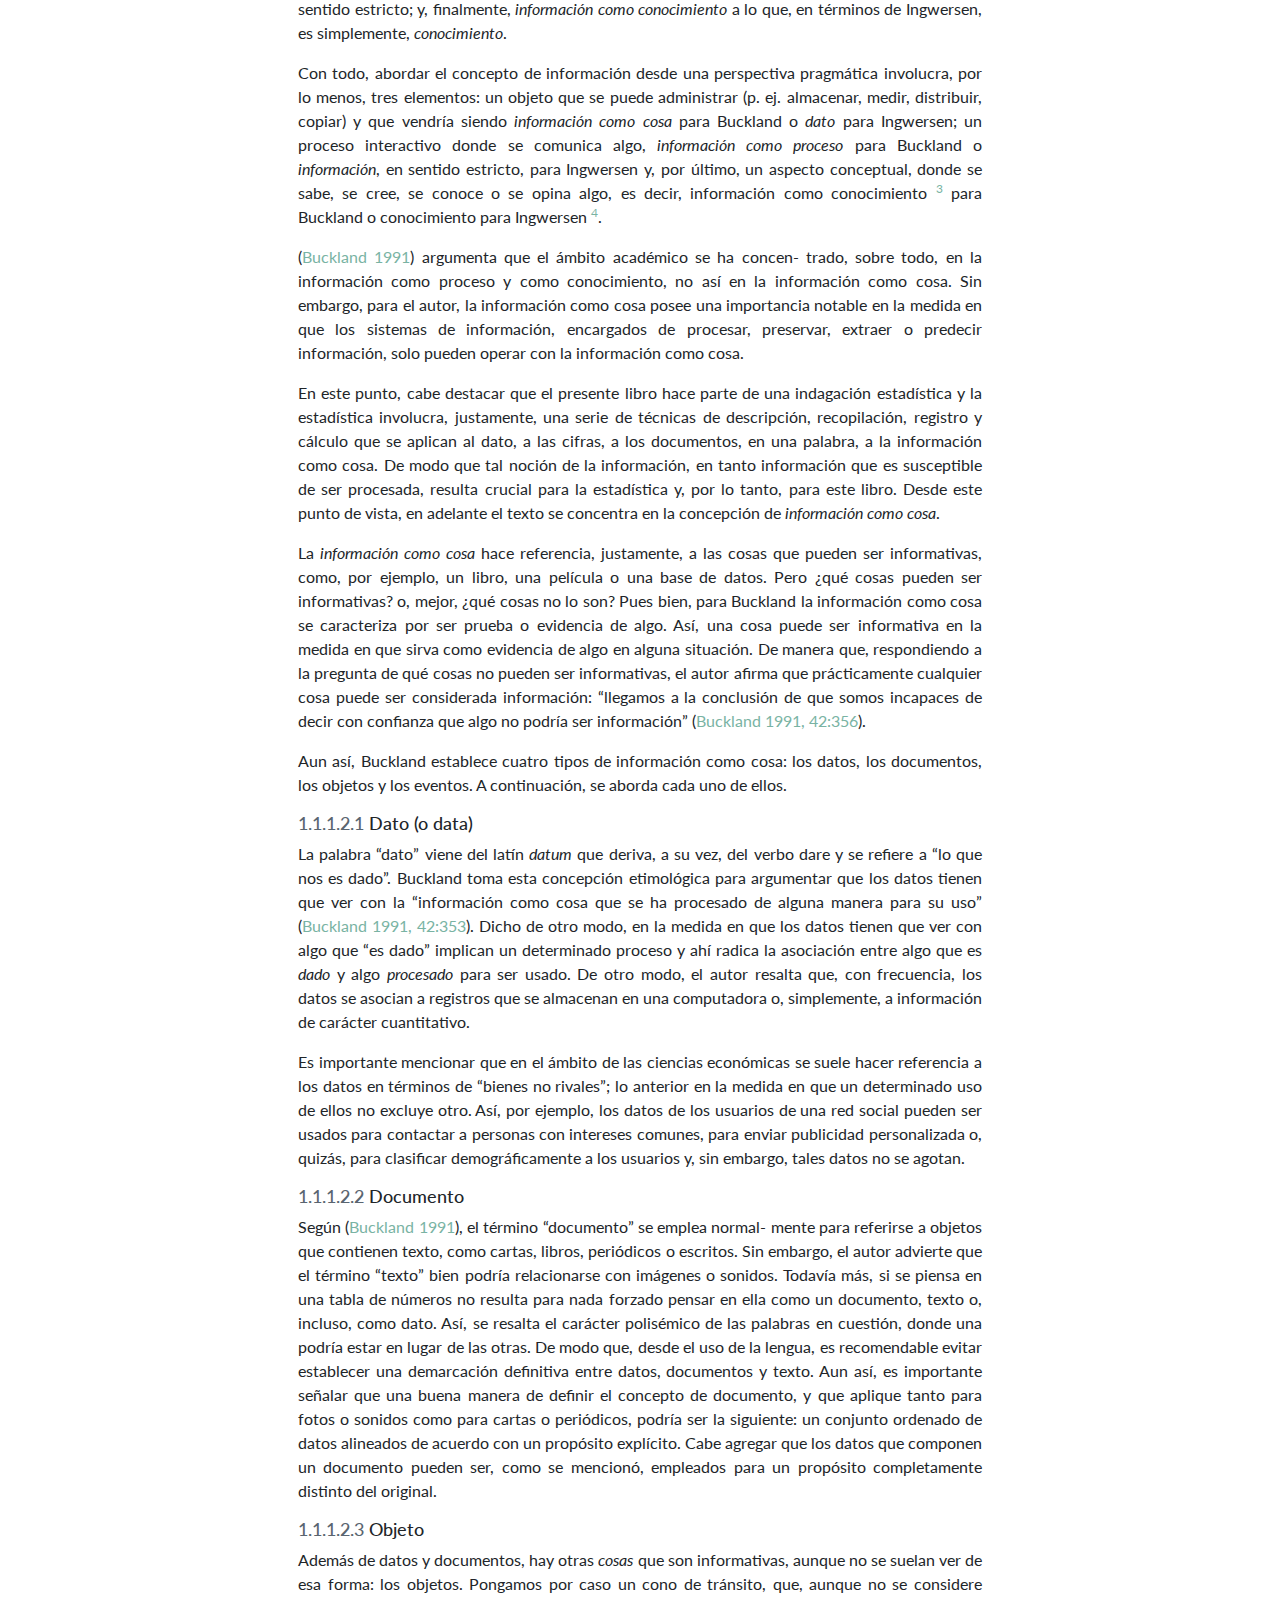
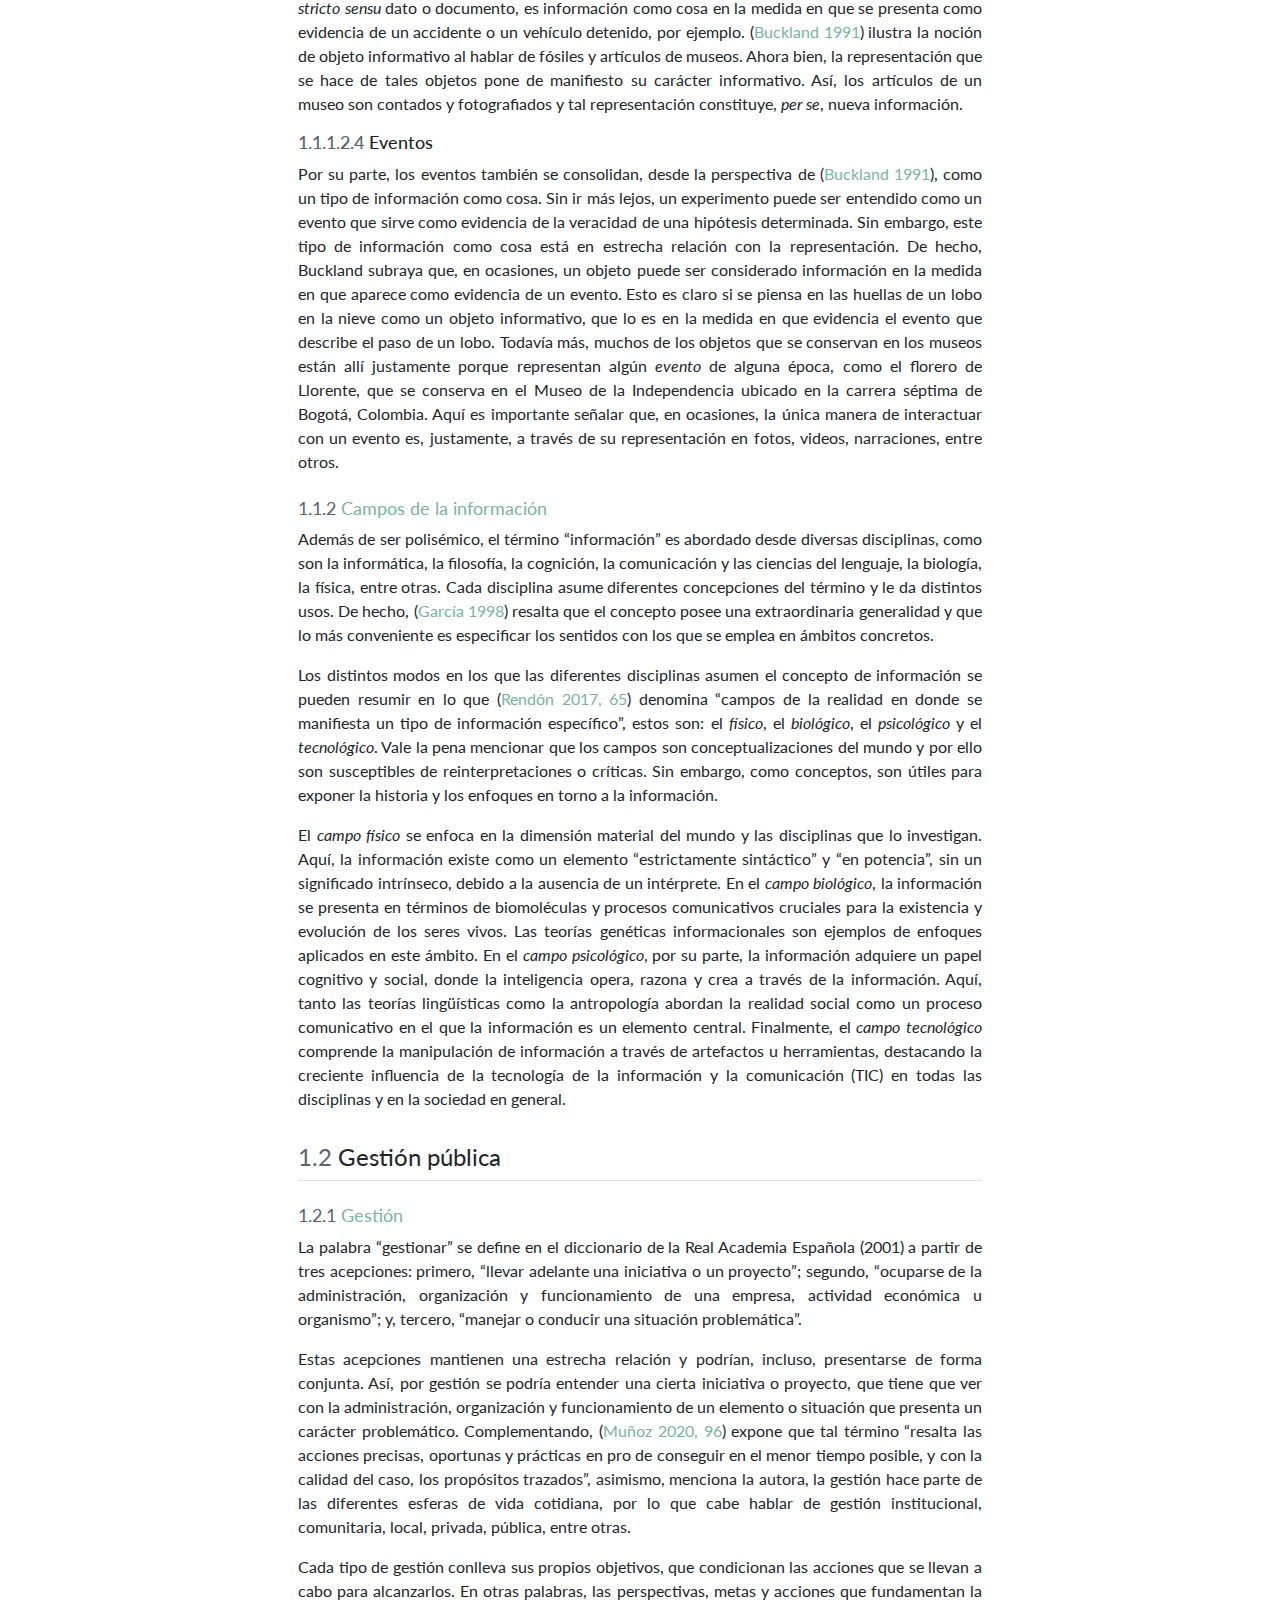
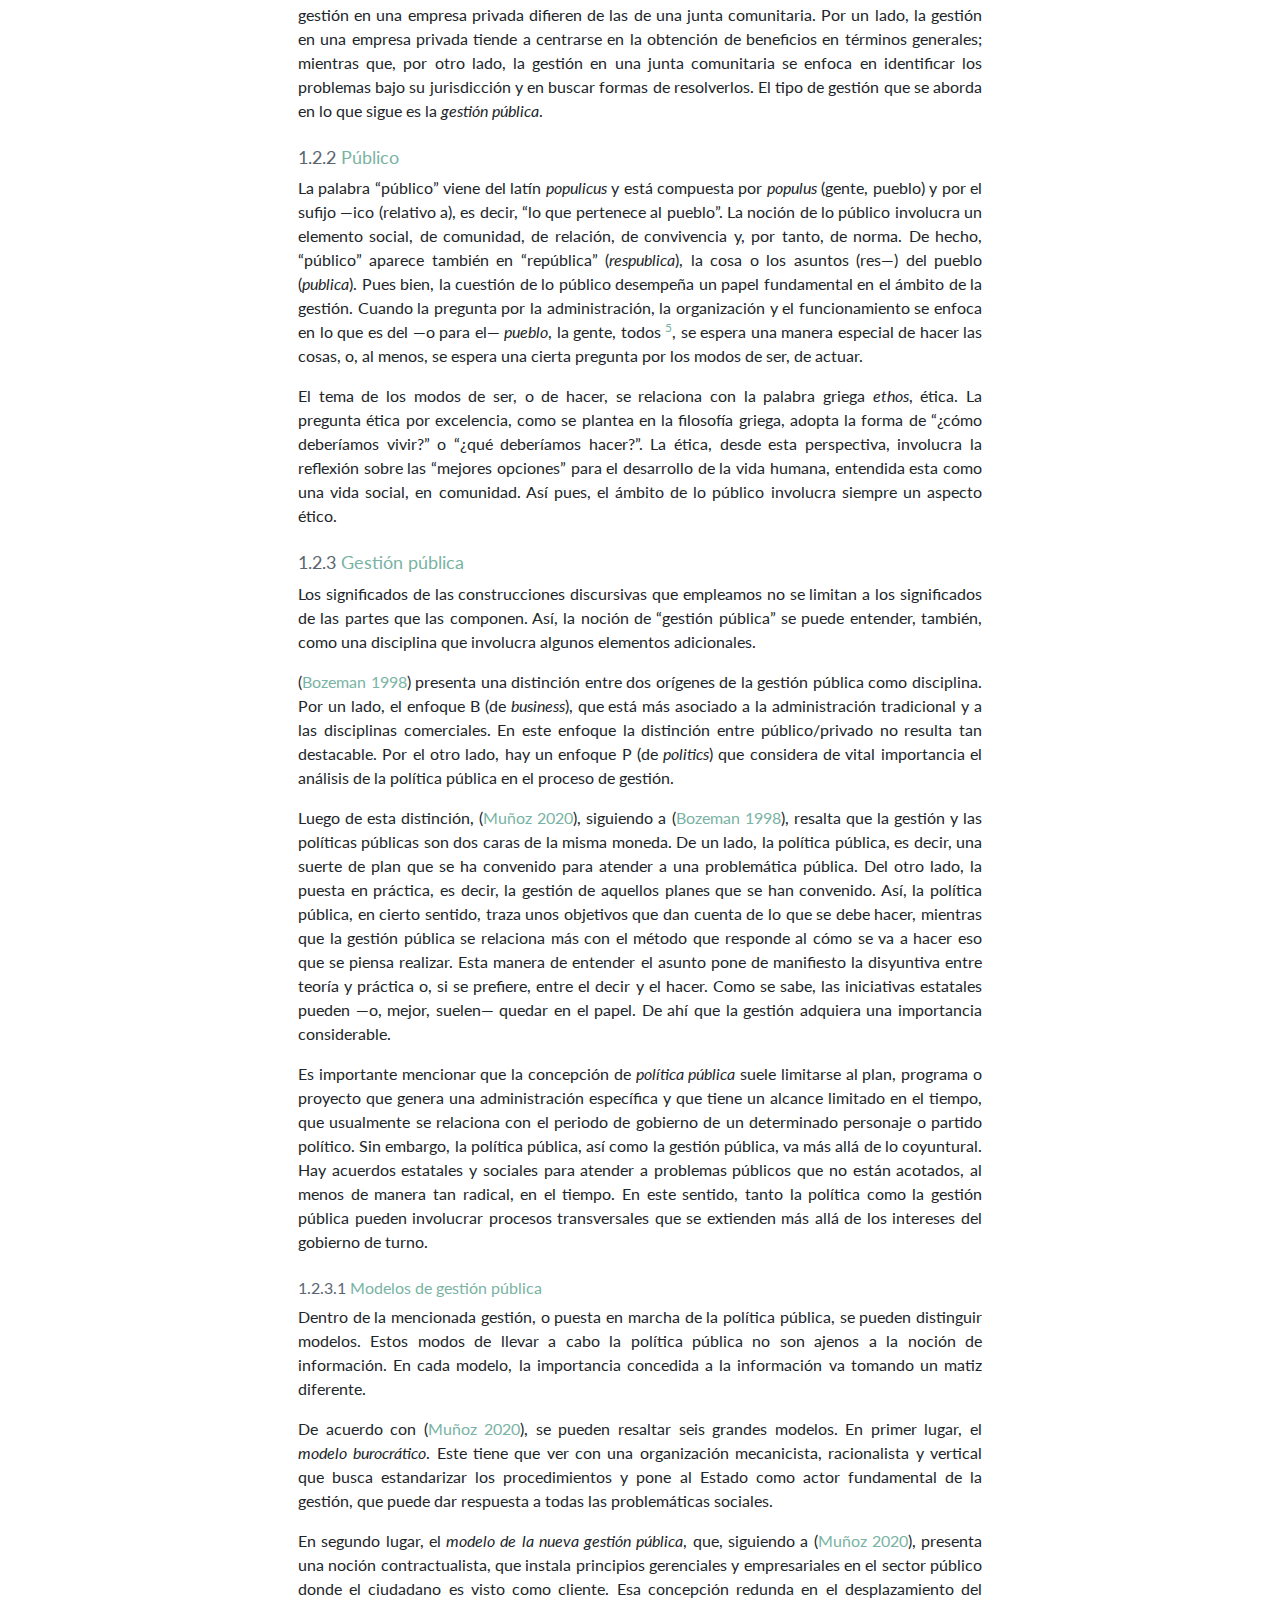
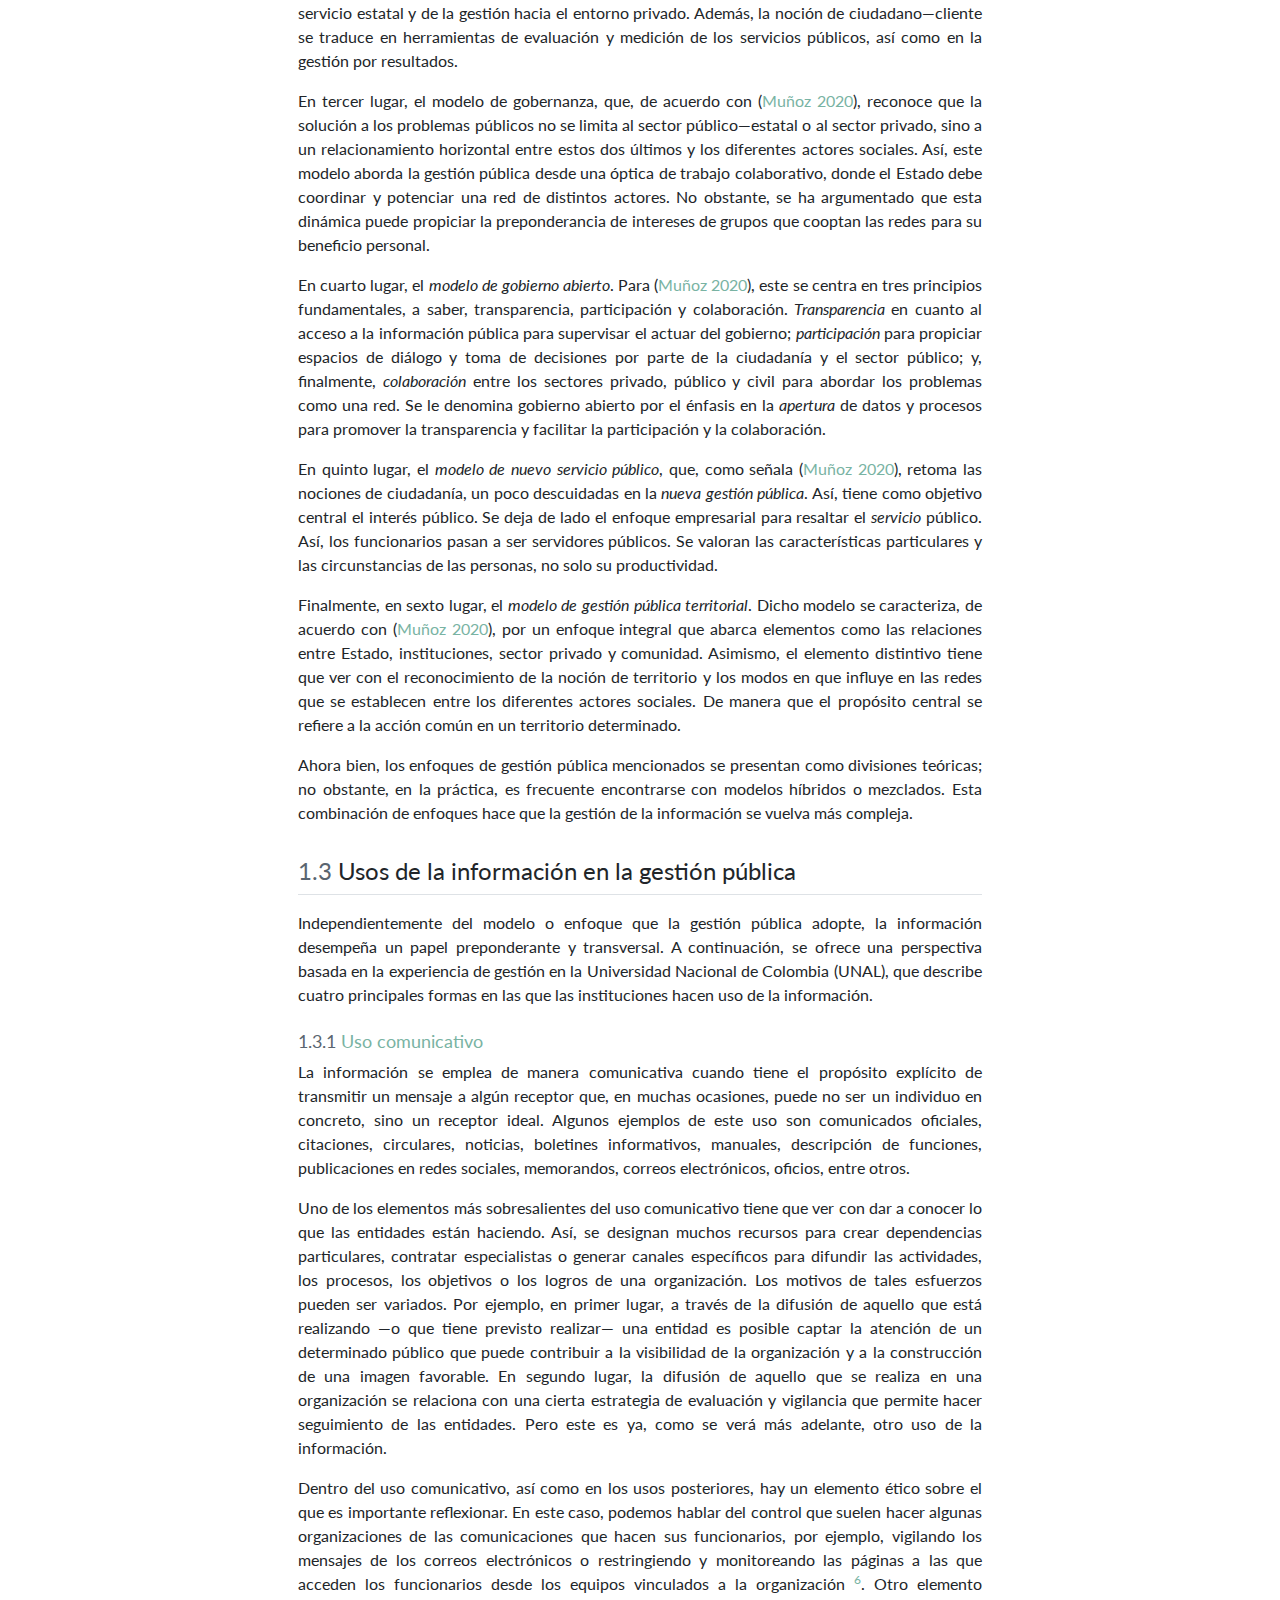
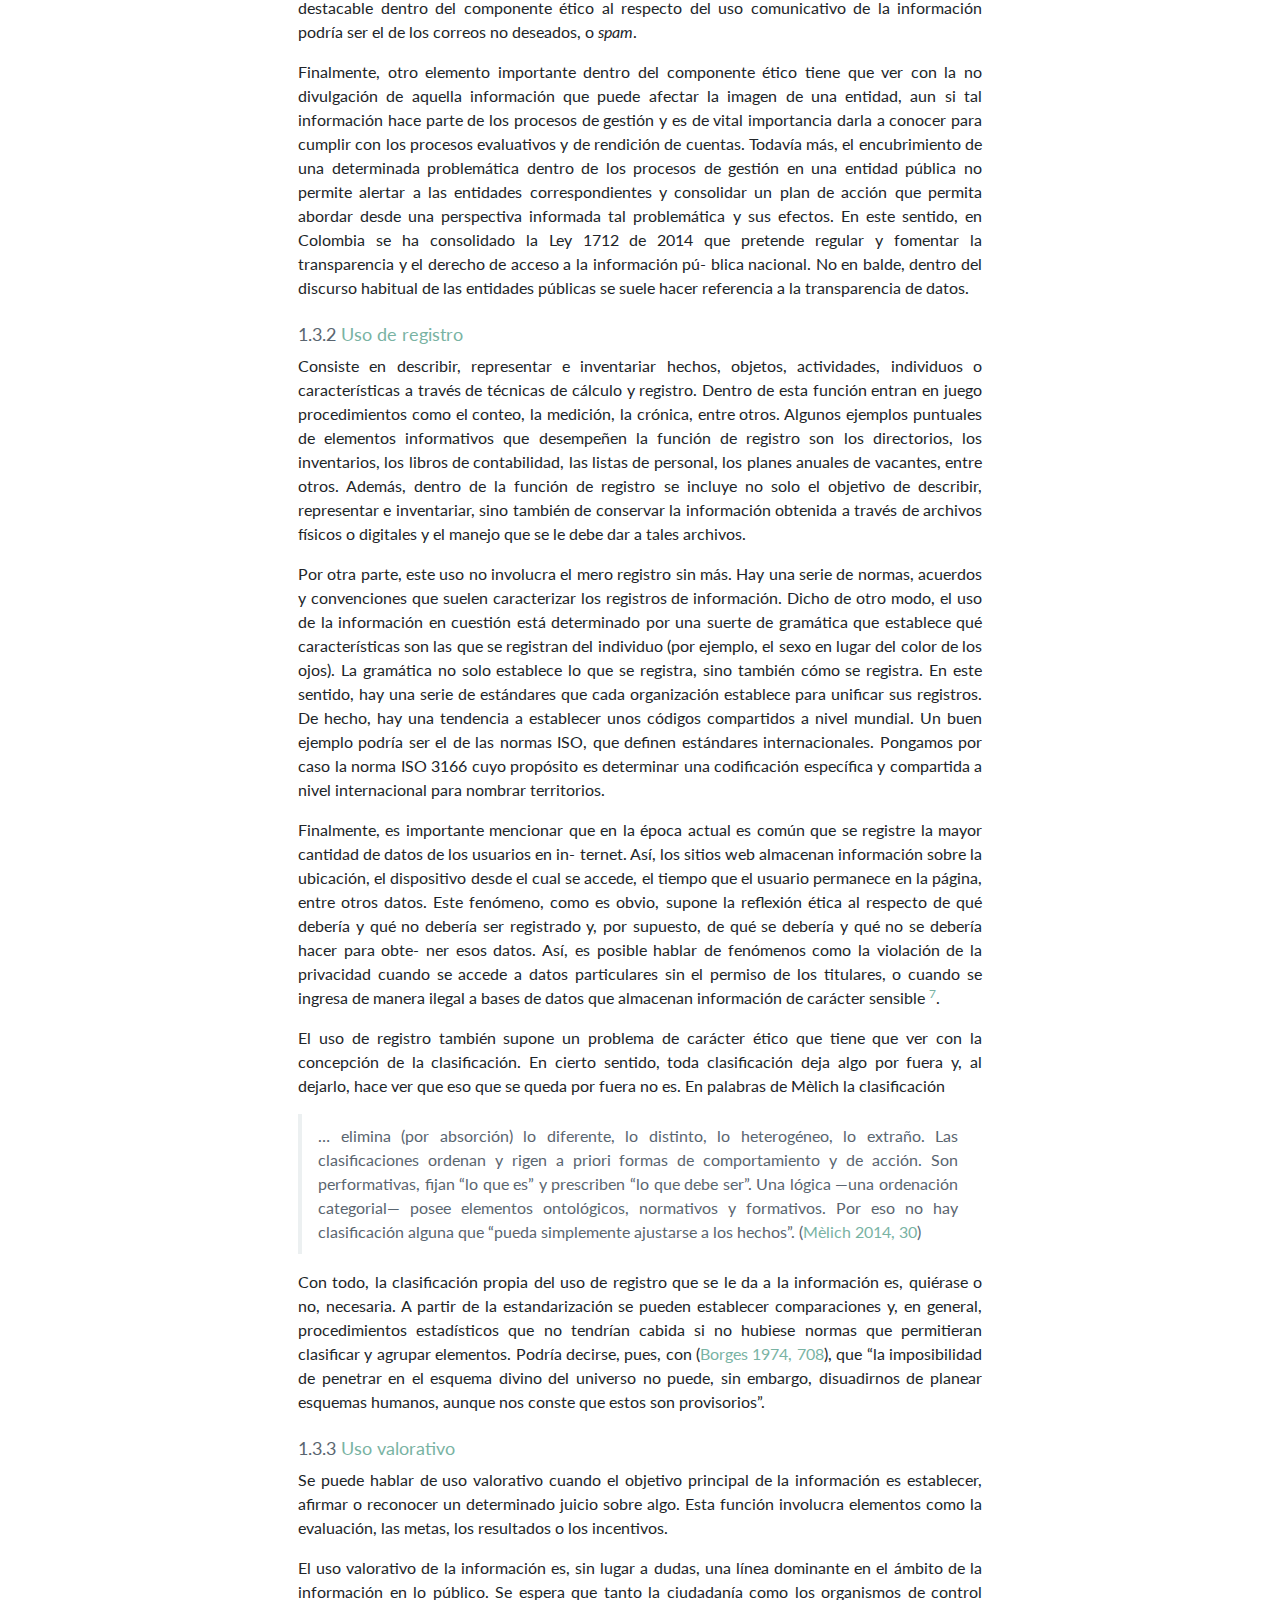
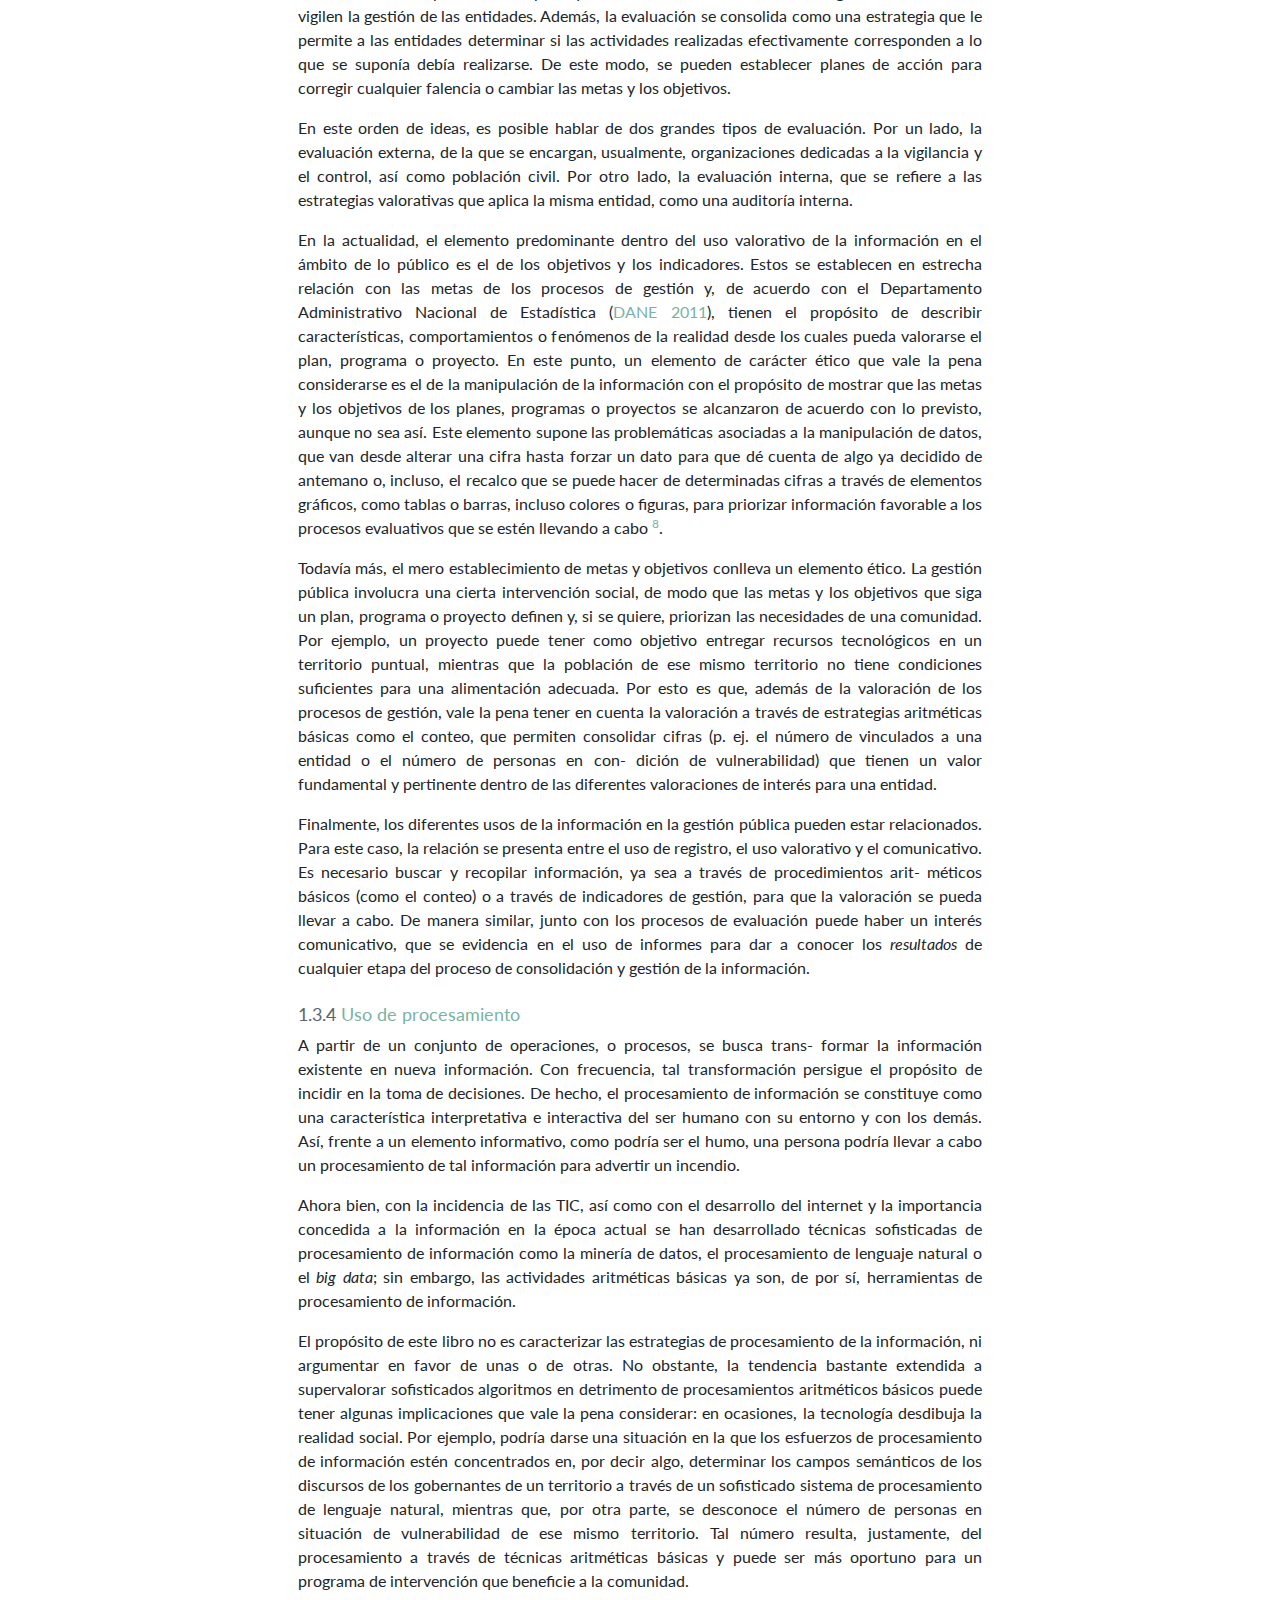
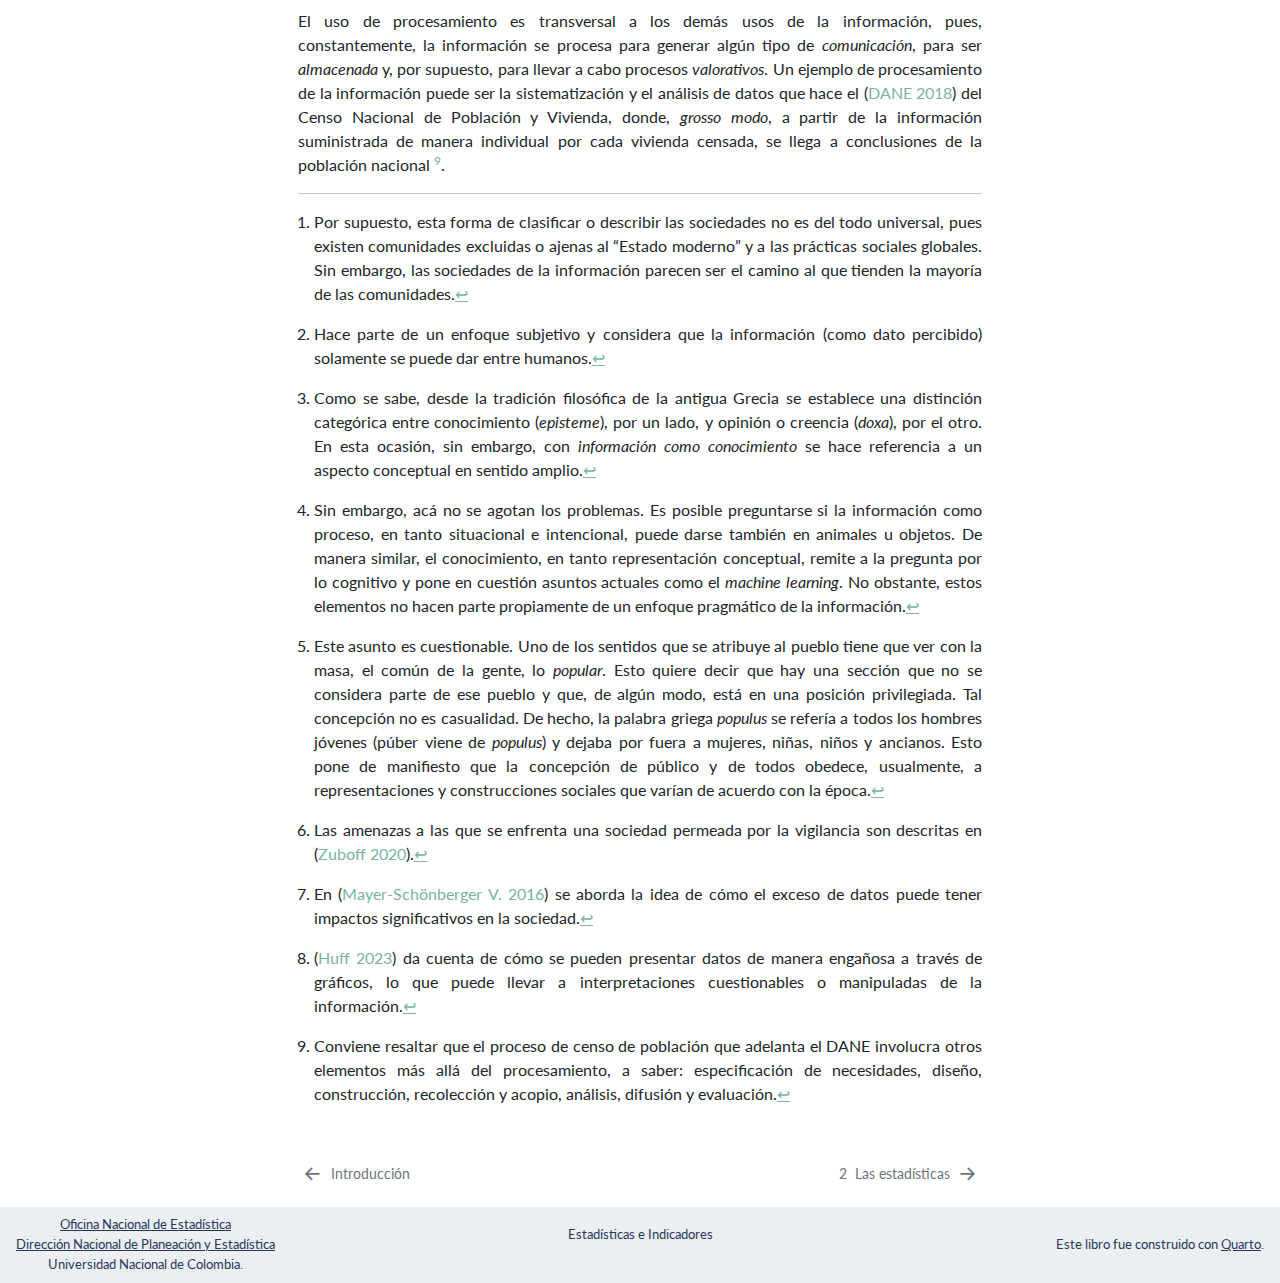
==== commit 162c5959: "Graficas con UnalR" ====
--- a/docs/Cap_I.html
+++ b/docs/Cap_I.html
@@ -415,6 +415,9 @@
 <div id="ref-Masuda" class="csl-entry" role="doc-biblioentry">
 Masuda, Y. 1984. <em>La Sociedad Informatizada Como Sociedad Post-Industrial</em>. Tecnos. <a href="https://dialnet.unirioja.es/servlet/libro?codigo=235313">https://dialnet.unirioja.es/servlet/libro?codigo=235313</a>.
 </div>
+<div id="ref-Cukier" class="csl-entry" role="doc-biblioentry">
+Mayer-Schönberger V., Cukier K. 2016. <em>Big Data: La Revolución de Los Datos Masivo</em>. Turner.
+</div>
 <div id="ref-Melich" class="csl-entry" role="doc-biblioentry">
 Mèlich, J. 2014. <em>Lógica de La Crueldad</em>. Herder Editorial.
 </div>
@@ -429,9 +432,6 @@
 </div>
 <div id="ref-Rendon" class="csl-entry" role="doc-biblioentry">
 Rendón, M. 2017. <em>El Concepto de Información Desde Una Óptica de La Filosofía de La Bibliotecología y Estudios de La Información. Significados e Interpretaciones de La Información Desde El Usuario</em>. UNAM, Instituto de Investigaciones Bibliotecnológicas y de la Información.
-</div>
-<div id="ref-Cukier" class="csl-entry" role="doc-biblioentry">
-V. Mayer-Schönberger, K. Cukier. 2016. <em>Big Data: La Revolución de Los Datos Masivo</em>. Turner.
 </div>
 <div id="ref-Zuboff" class="csl-entry" role="doc-biblioentry">
 Zuboff, S. 2020. <em>La Era Del Capitalismo de La Vigilancia: La Lucha Por Un Futuro Humano Frente a Las Nuevas Fronteras Del Poder</em>. Paidós.
@@ -448,7 +448,7 @@
 <li id="fn4"><p>Sin embargo, acá no se agotan los problemas. Es posible preguntarse si la información como proceso, en tanto situacional e intencional, puede darse también en animales u objetos. De manera similar, el conocimiento, en tanto representación conceptual, remite a la pregunta por lo cognitivo y pone en cuestión asuntos actuales como el <em>machine learning</em>. No obstante, estos elementos no hacen parte propiamente de un enfoque pragmático de la información.<a href="#fnref4" class="footnote-back" role="doc-backlink">↩︎</a></p></li>
 <li id="fn5"><p>Este asunto es cuestionable. Uno de los sentidos que se atribuye al pueblo tiene que ver con la masa, el común de la gente, lo <em>popular</em>. Esto quiere decir que hay una sección que no se considera parte de ese pueblo y que, de algún modo, está en una posición privilegiada. Tal concepción no es casualidad. De hecho, la palabra griega <em>populus</em> se refería a todos los hombres jóvenes (púber viene de <em>populus</em>) y dejaba por fuera a mujeres, niñas, niños y ancianos. Esto pone de manifiesto que la concepción de público y de todos obedece, usualmente, a representaciones y construcciones sociales que varían de acuerdo con la época.<a href="#fnref5" class="footnote-back" role="doc-backlink">↩︎</a></p></li>
 <li id="fn6"><p>Las amenazas a las que se enfrenta una sociedad permeada por la vigilancia son descritas en <span class="citation" data-cites="Zuboff">(<a href="references.html#ref-Zuboff" role="doc-biblioref">Zuboff 2020</a>)</span>.<a href="#fnref6" class="footnote-back" role="doc-backlink">↩︎</a></p></li>
-<li id="fn7"><p>En <span class="citation" data-cites="Cukier">(<a href="references.html#ref-Cukier" role="doc-biblioref">V. Mayer-Schönberger 2016</a>)</span> se aborda la idea de cómo el exceso de datos puede tener impactos significativos en la sociedad.<a href="#fnref7" class="footnote-back" role="doc-backlink">↩︎</a></p></li>
+<li id="fn7"><p>En <span class="citation" data-cites="Cukier">(<a href="references.html#ref-Cukier" role="doc-biblioref">Mayer-Schönberger V. 2016</a>)</span> se aborda la idea de cómo el exceso de datos puede tener impactos significativos en la sociedad.<a href="#fnref7" class="footnote-back" role="doc-backlink">↩︎</a></p></li>
 <li id="fn8"><p><span class="citation" data-cites="Huff">(<a href="references.html#ref-Huff" role="doc-biblioref">Huff 2023</a>)</span> da cuenta de cómo se pueden presentar datos de manera engañosa a través de gráficos, lo que puede llevar a interpretaciones cuestionables o manipuladas de la información.<a href="#fnref8" class="footnote-back" role="doc-backlink">↩︎</a></p></li>
 <li id="fn9"><p>Conviene resaltar que el proceso de censo de población que adelanta el DANE involucra otros elementos más allá del procesamiento, a saber: especificación de necesidades, diseño, construcción, recolección y acopio, análisis, difusión y evaluación.<a href="#fnref9" class="footnote-back" role="doc-backlink">↩︎</a></p></li>
 </ol>
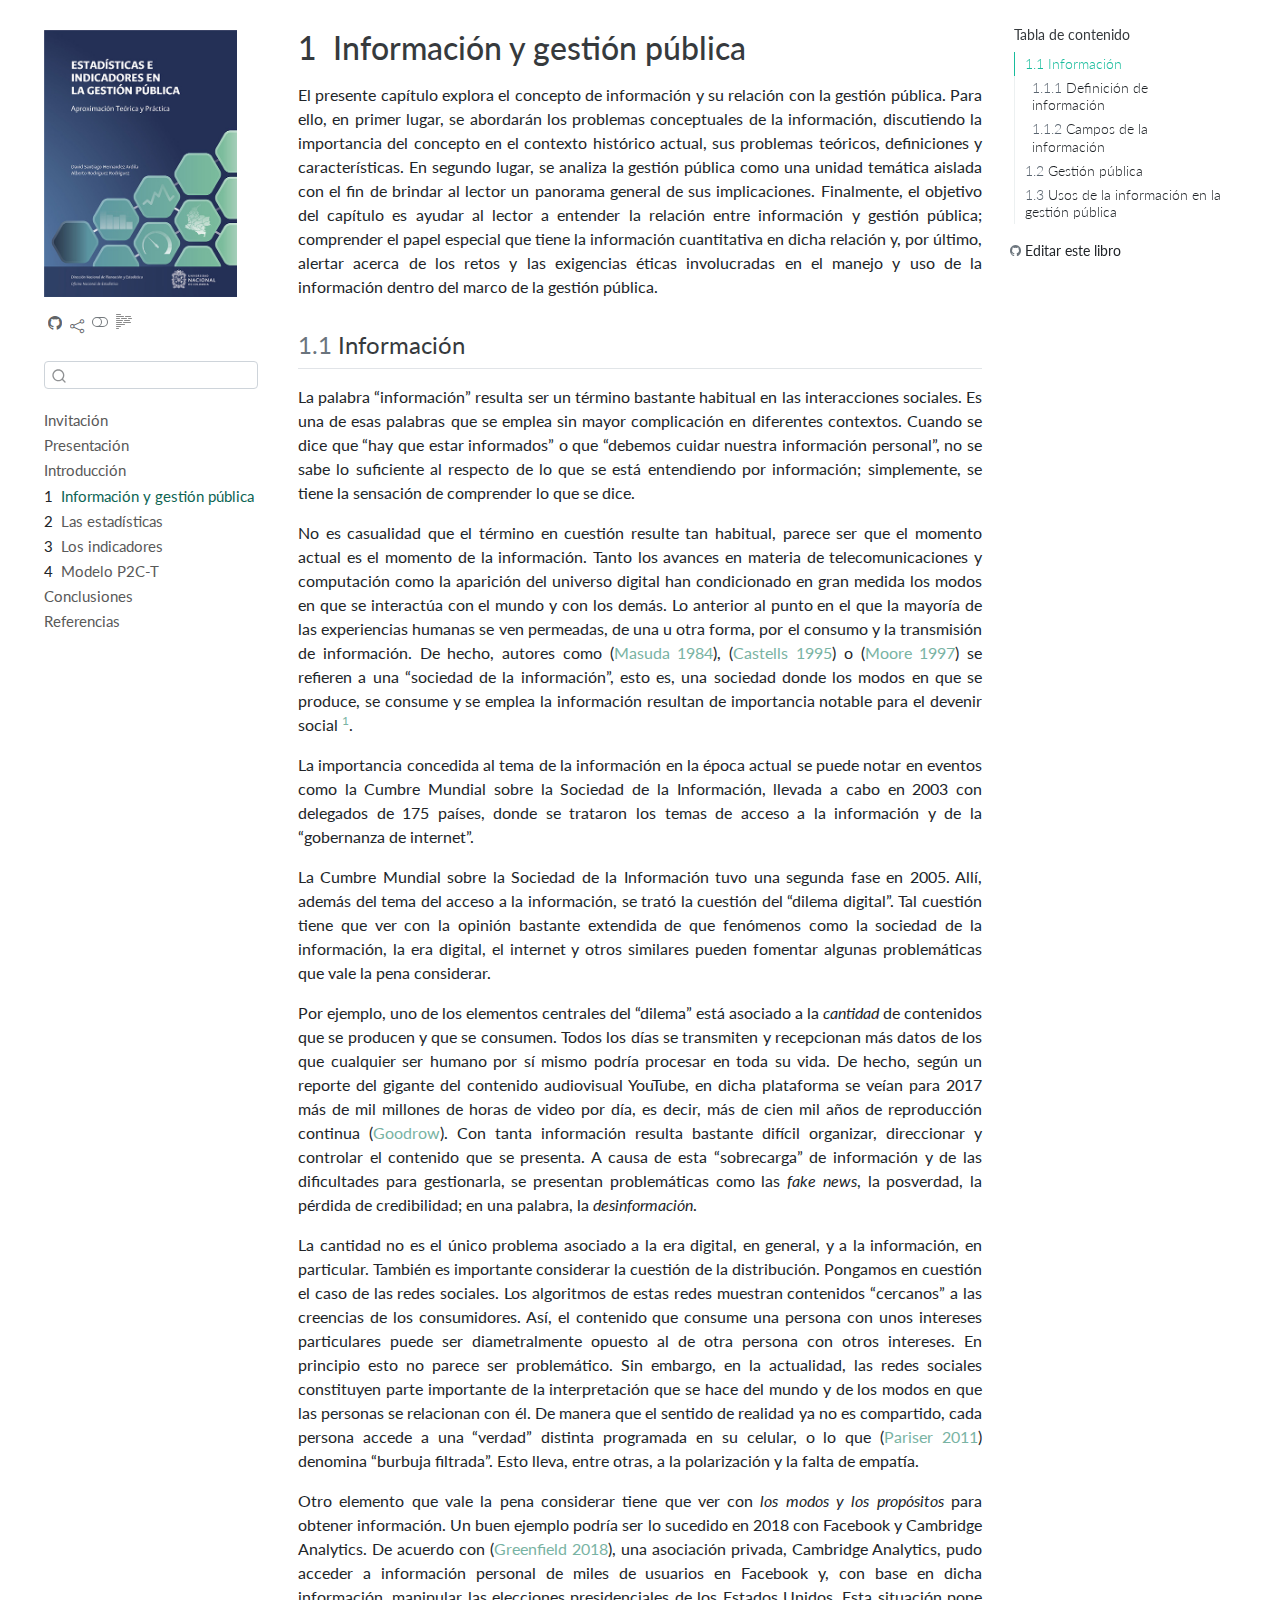
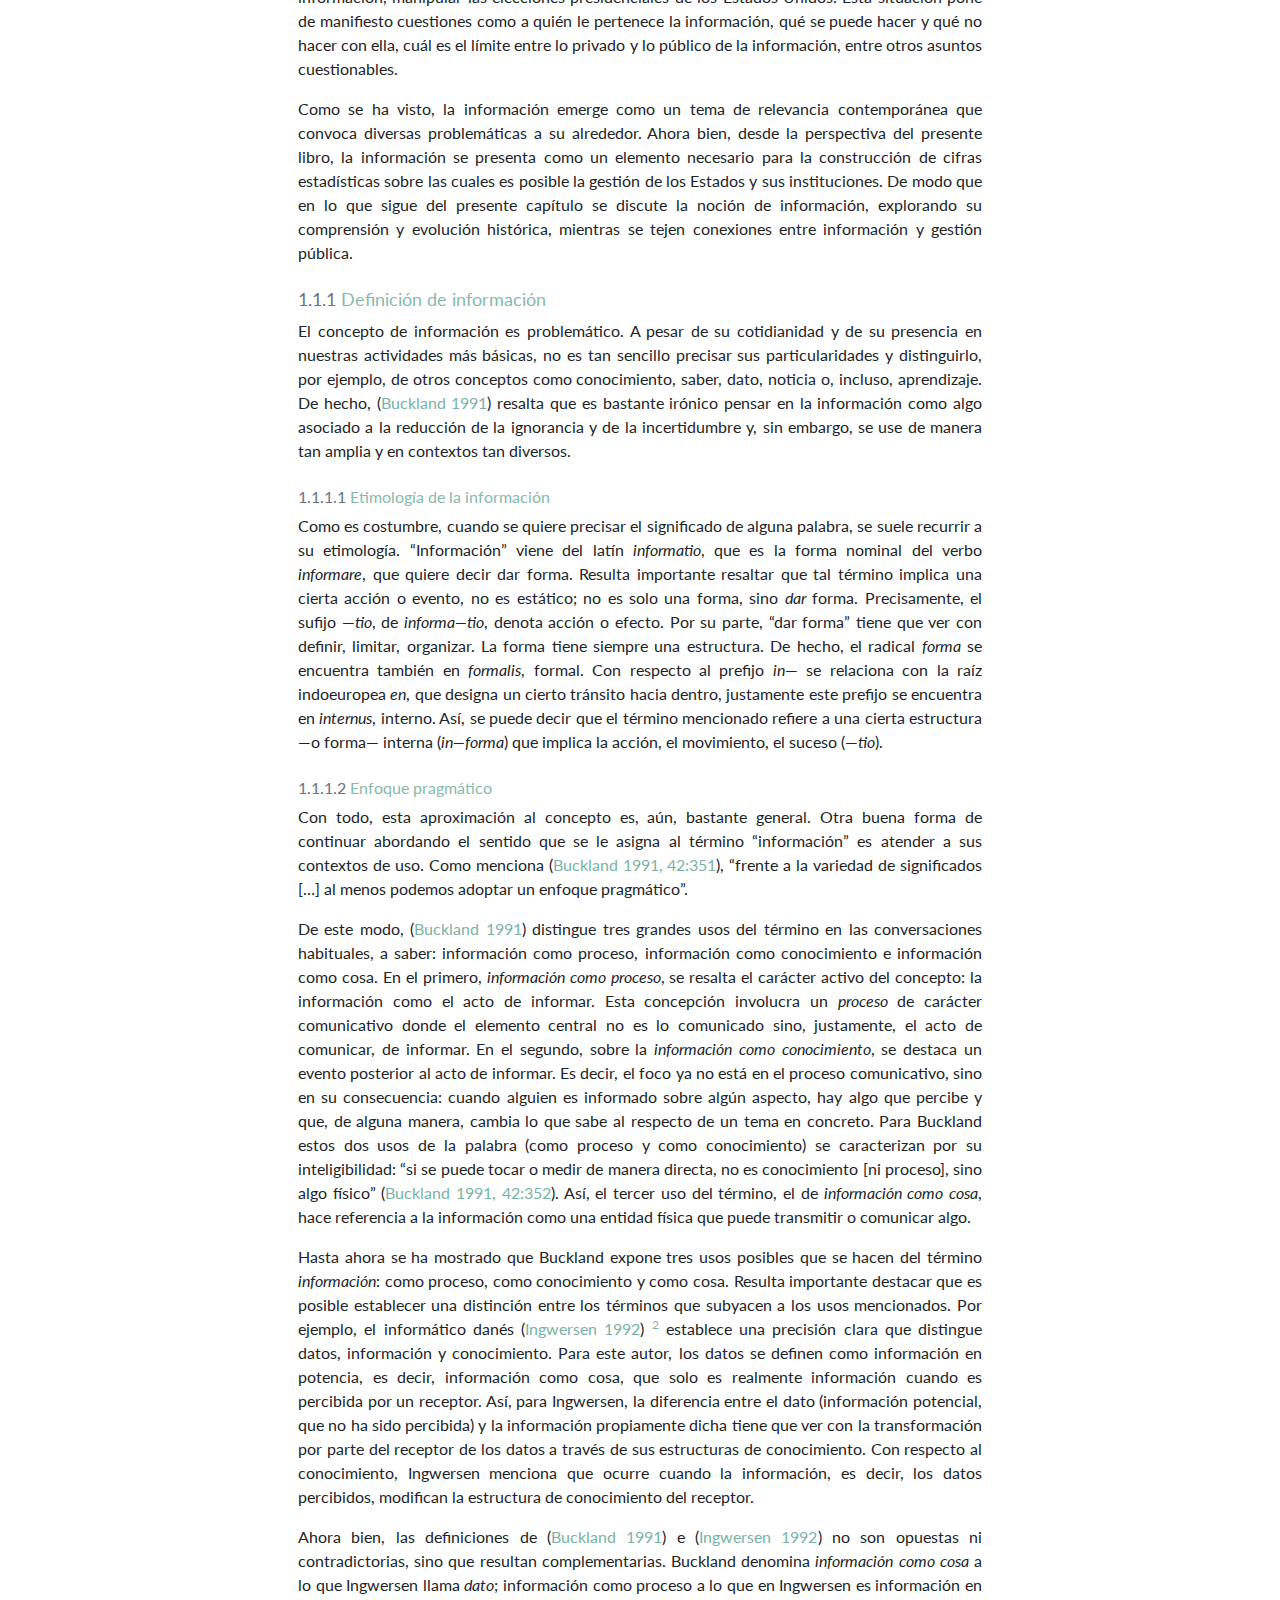
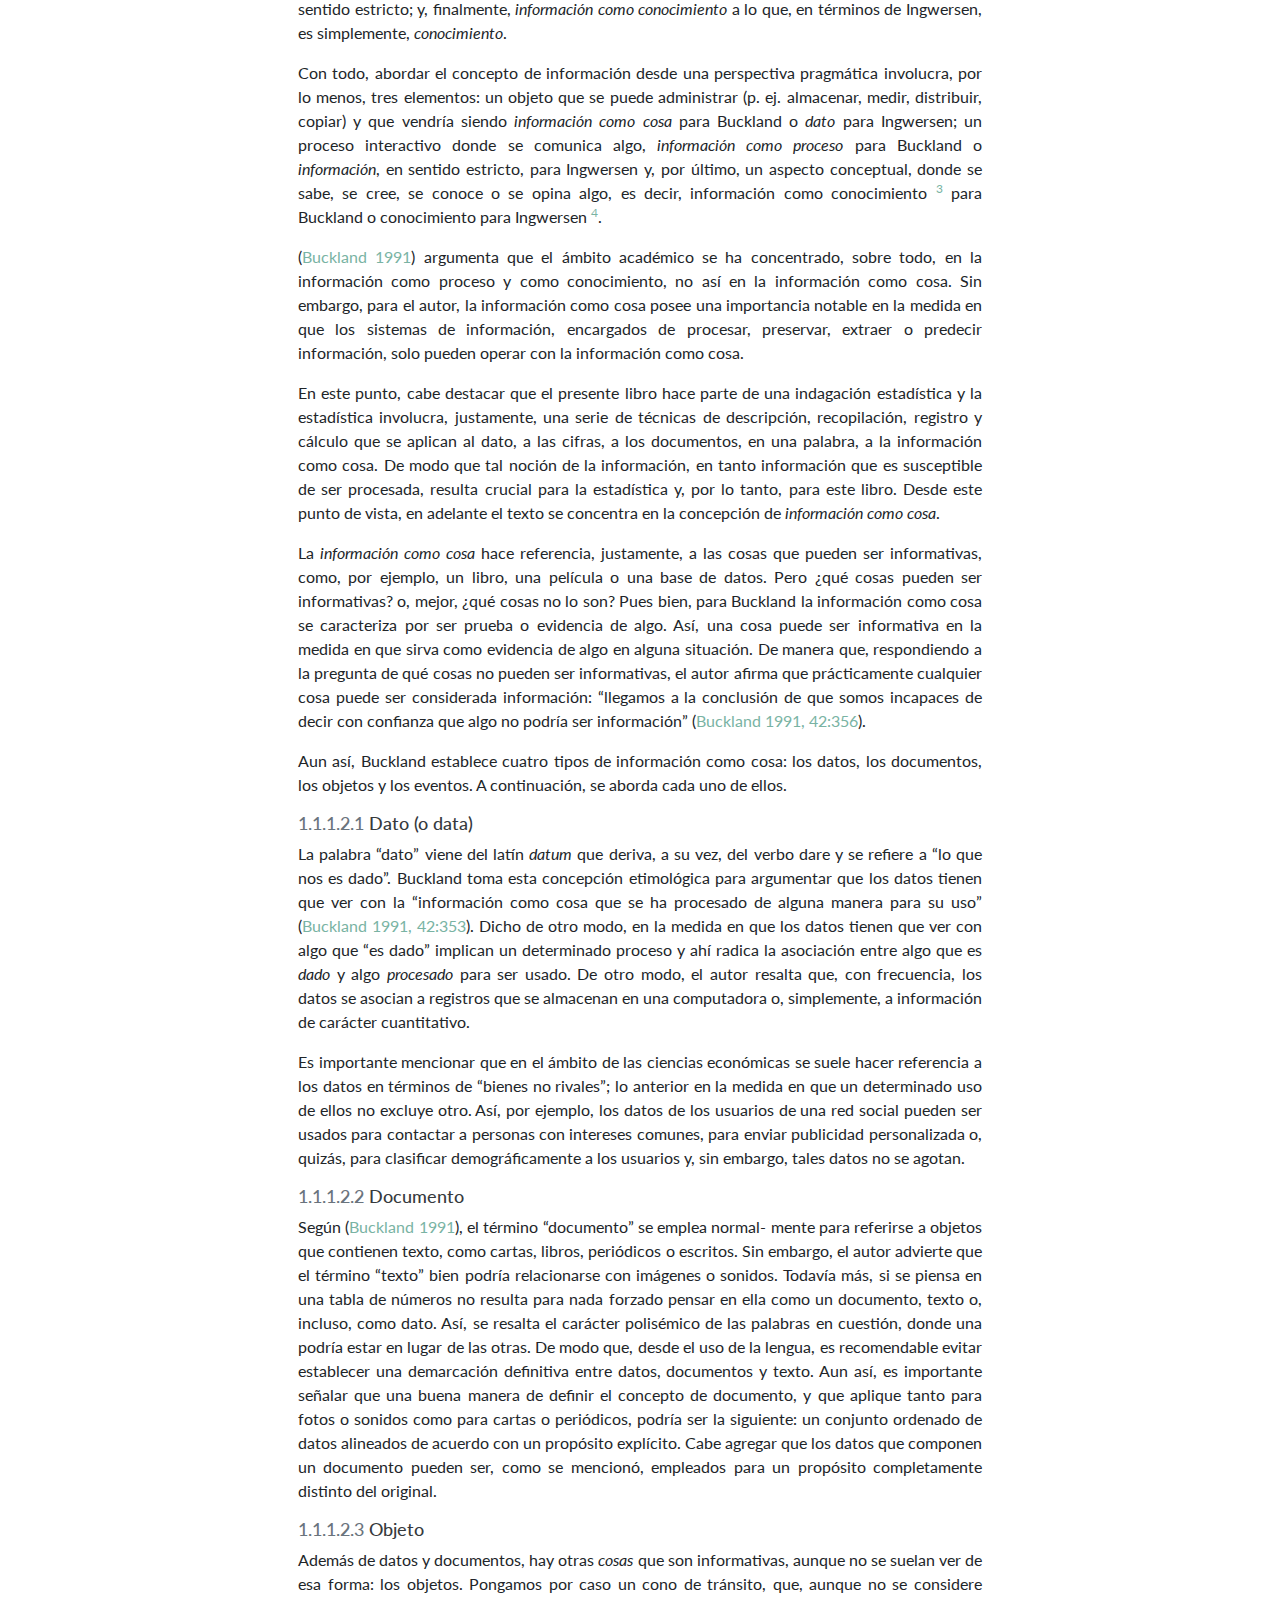
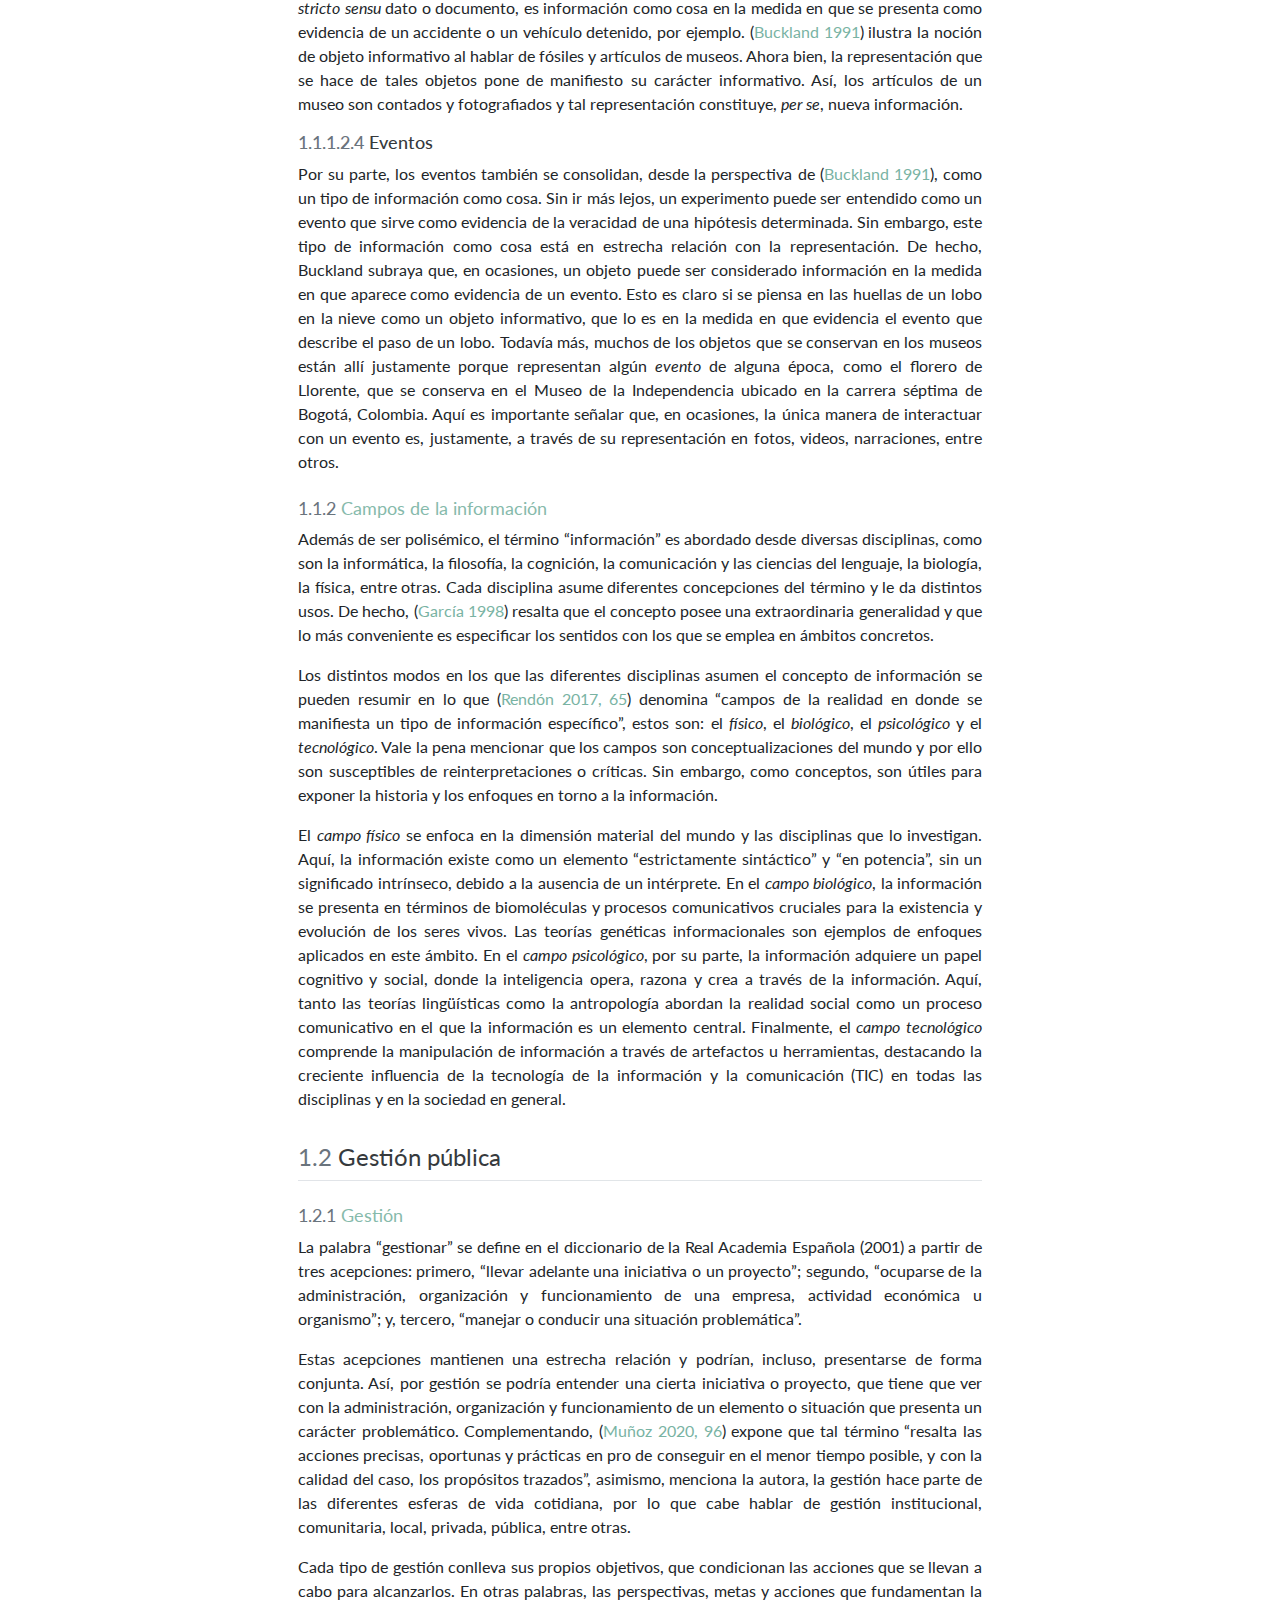
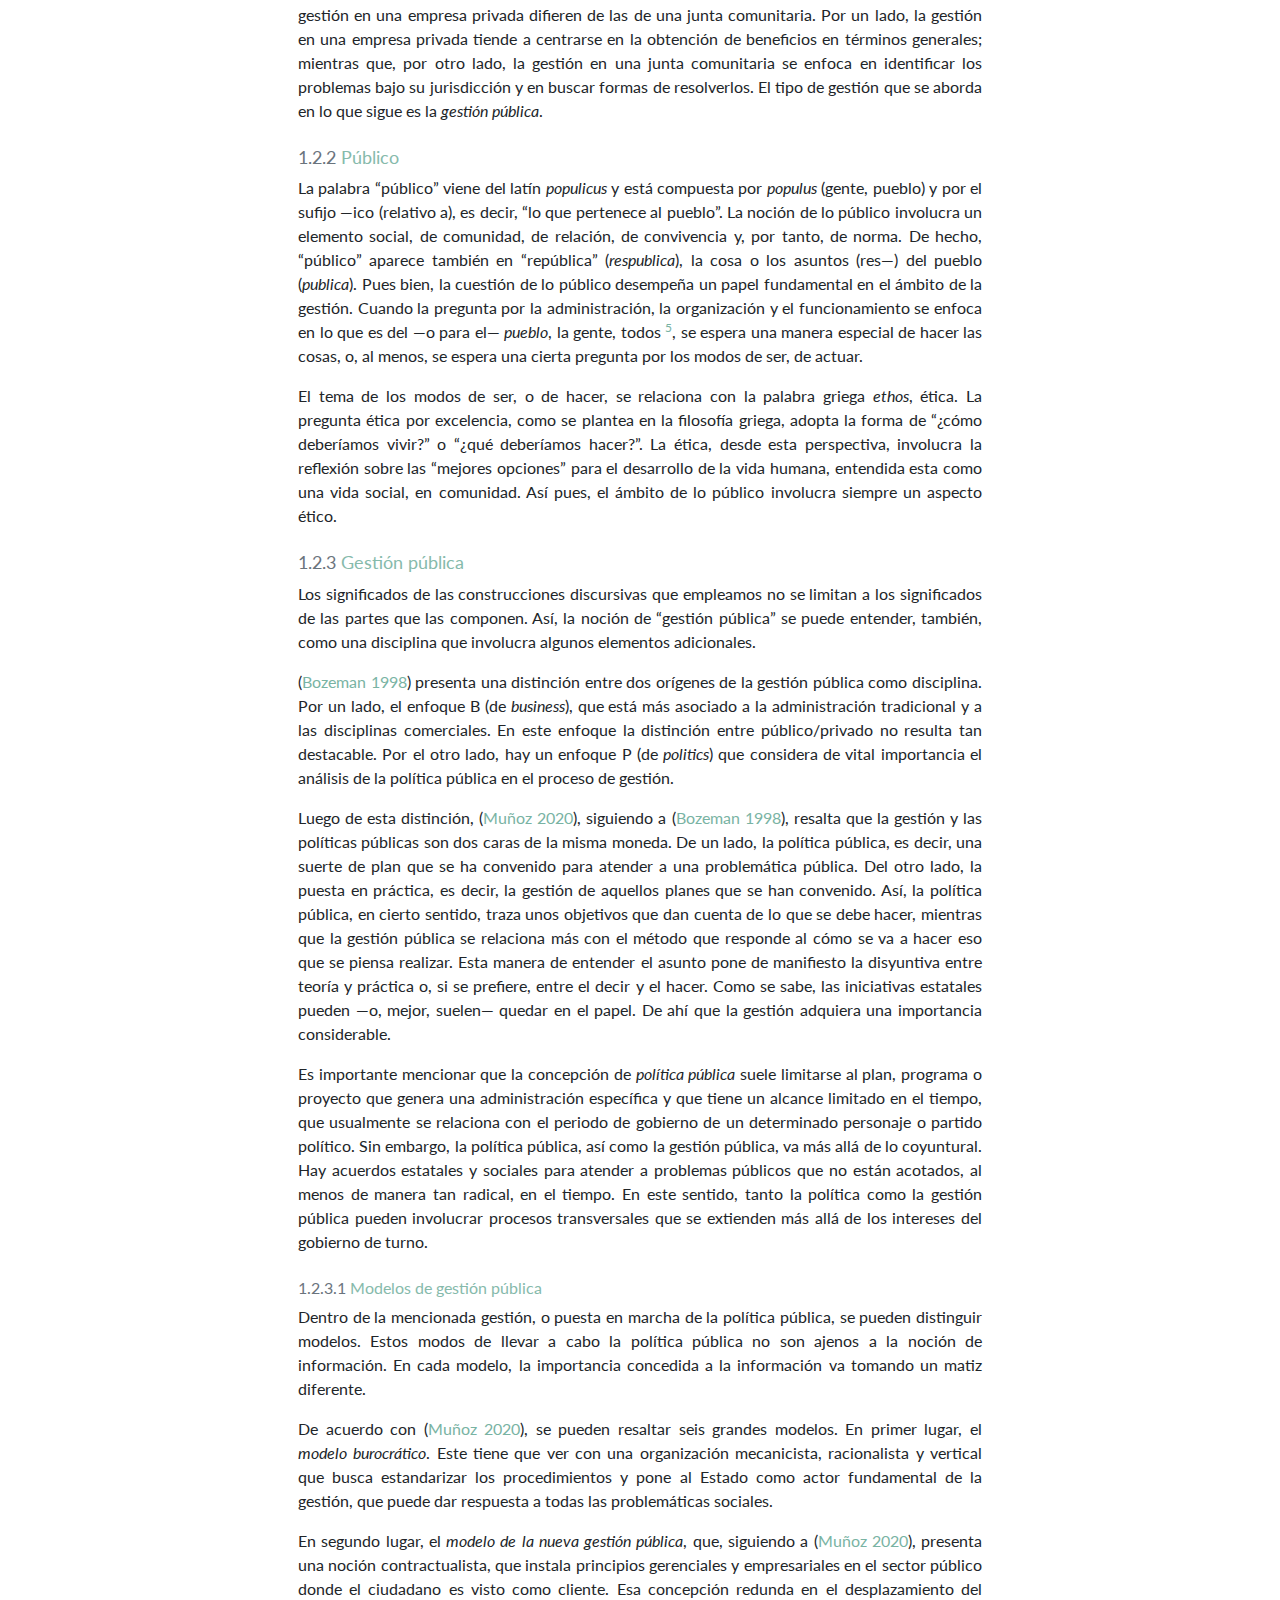
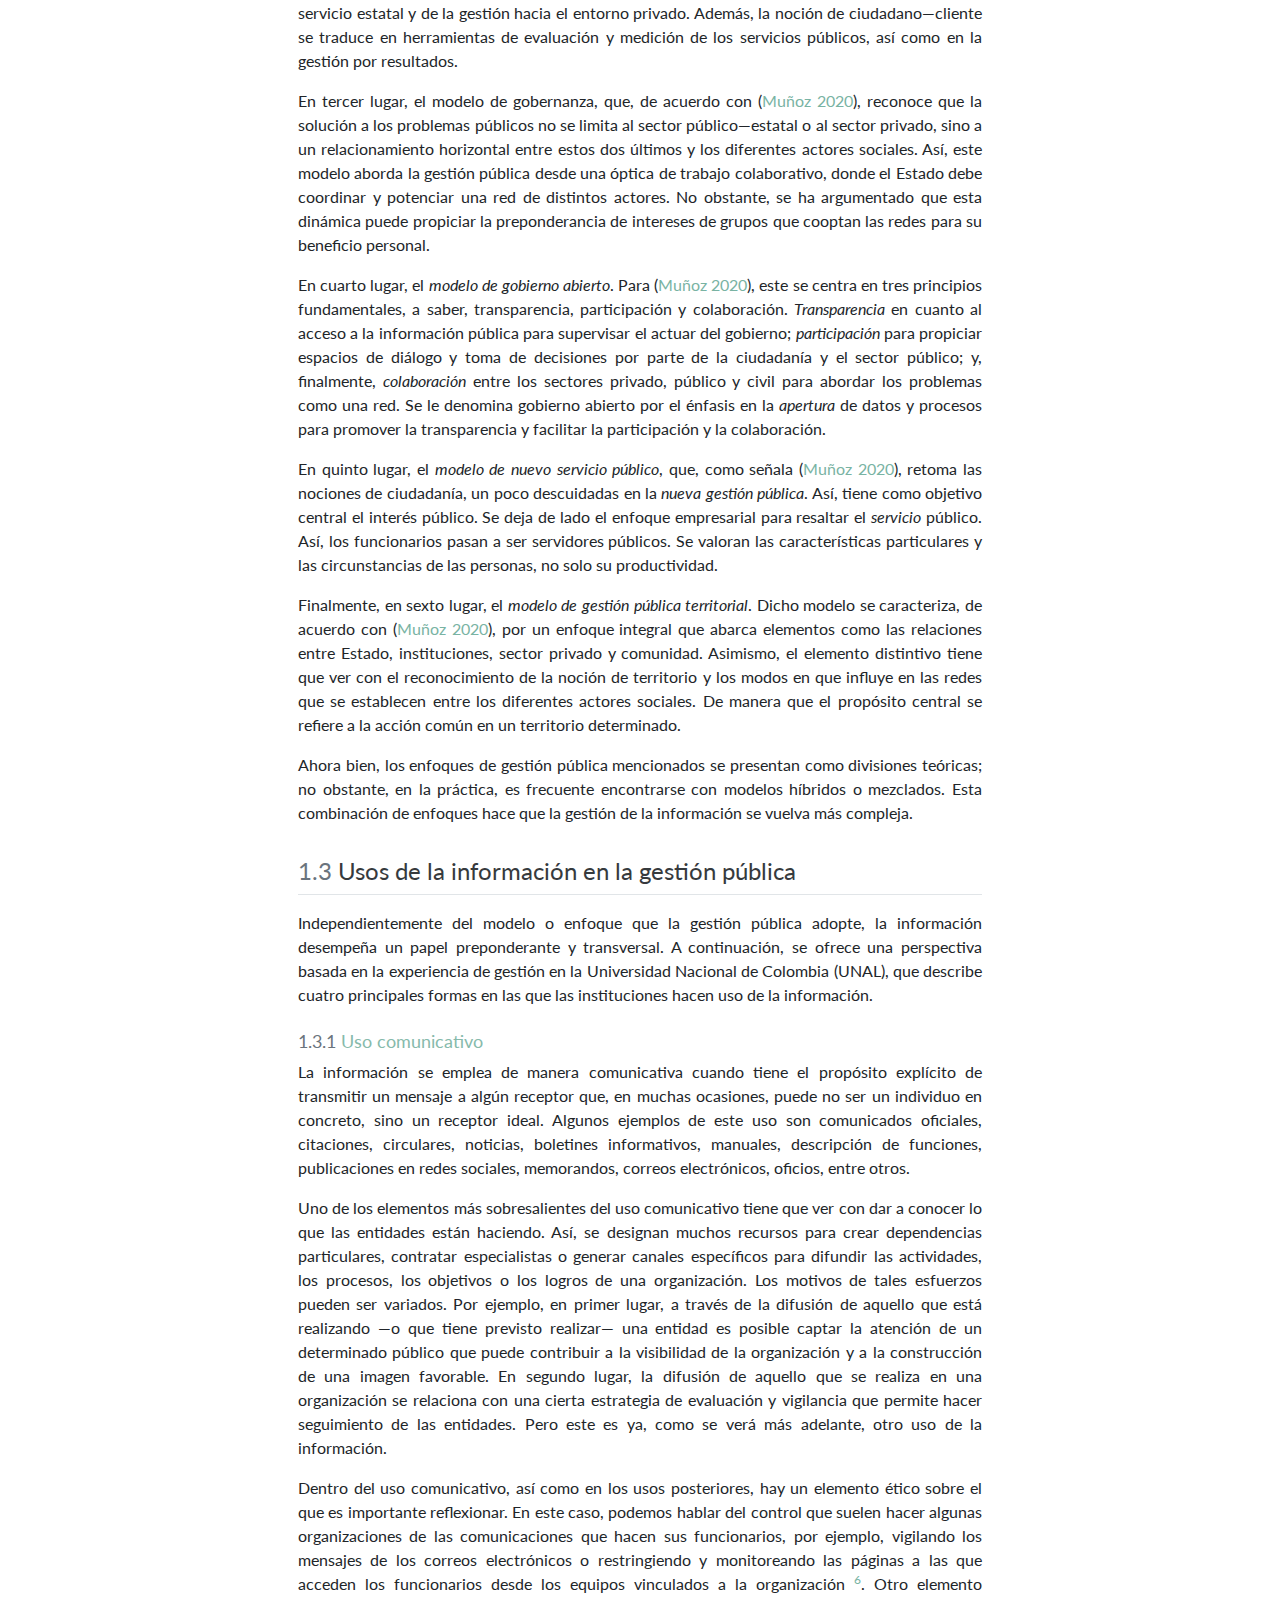
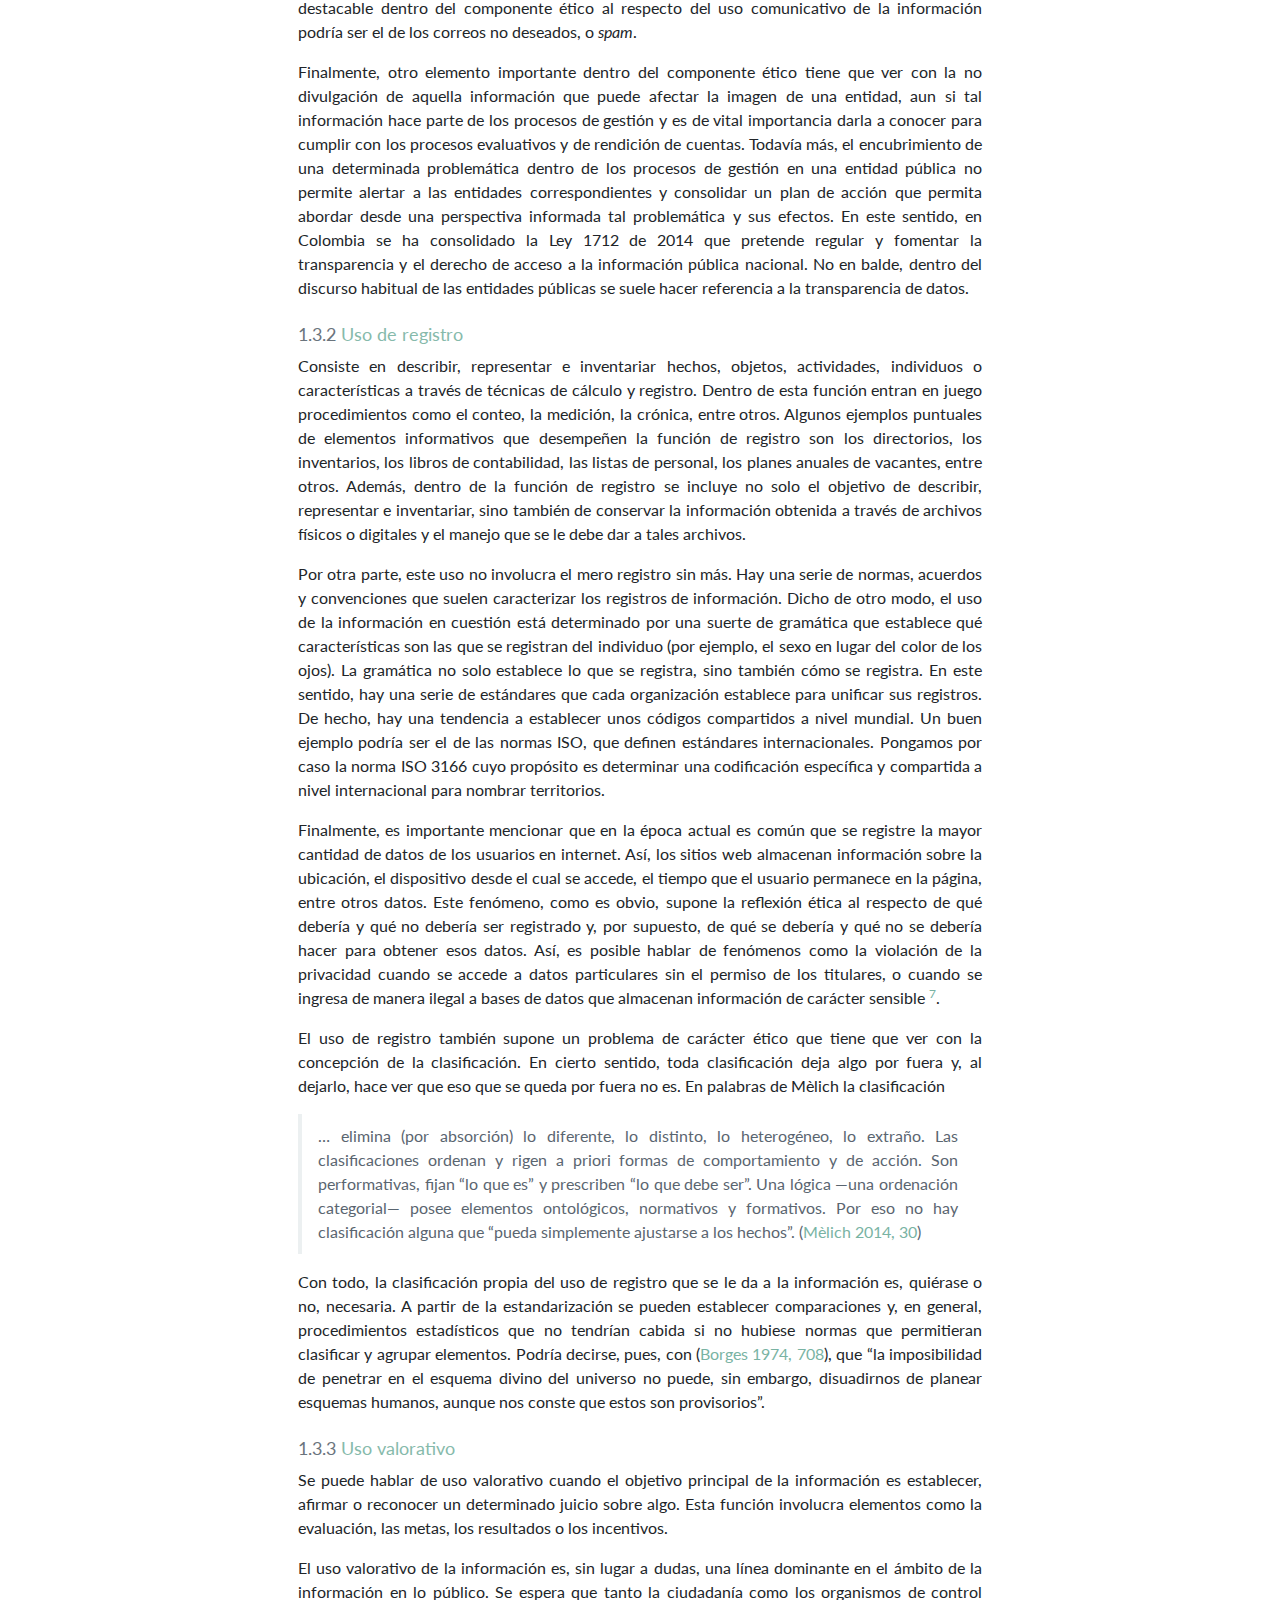
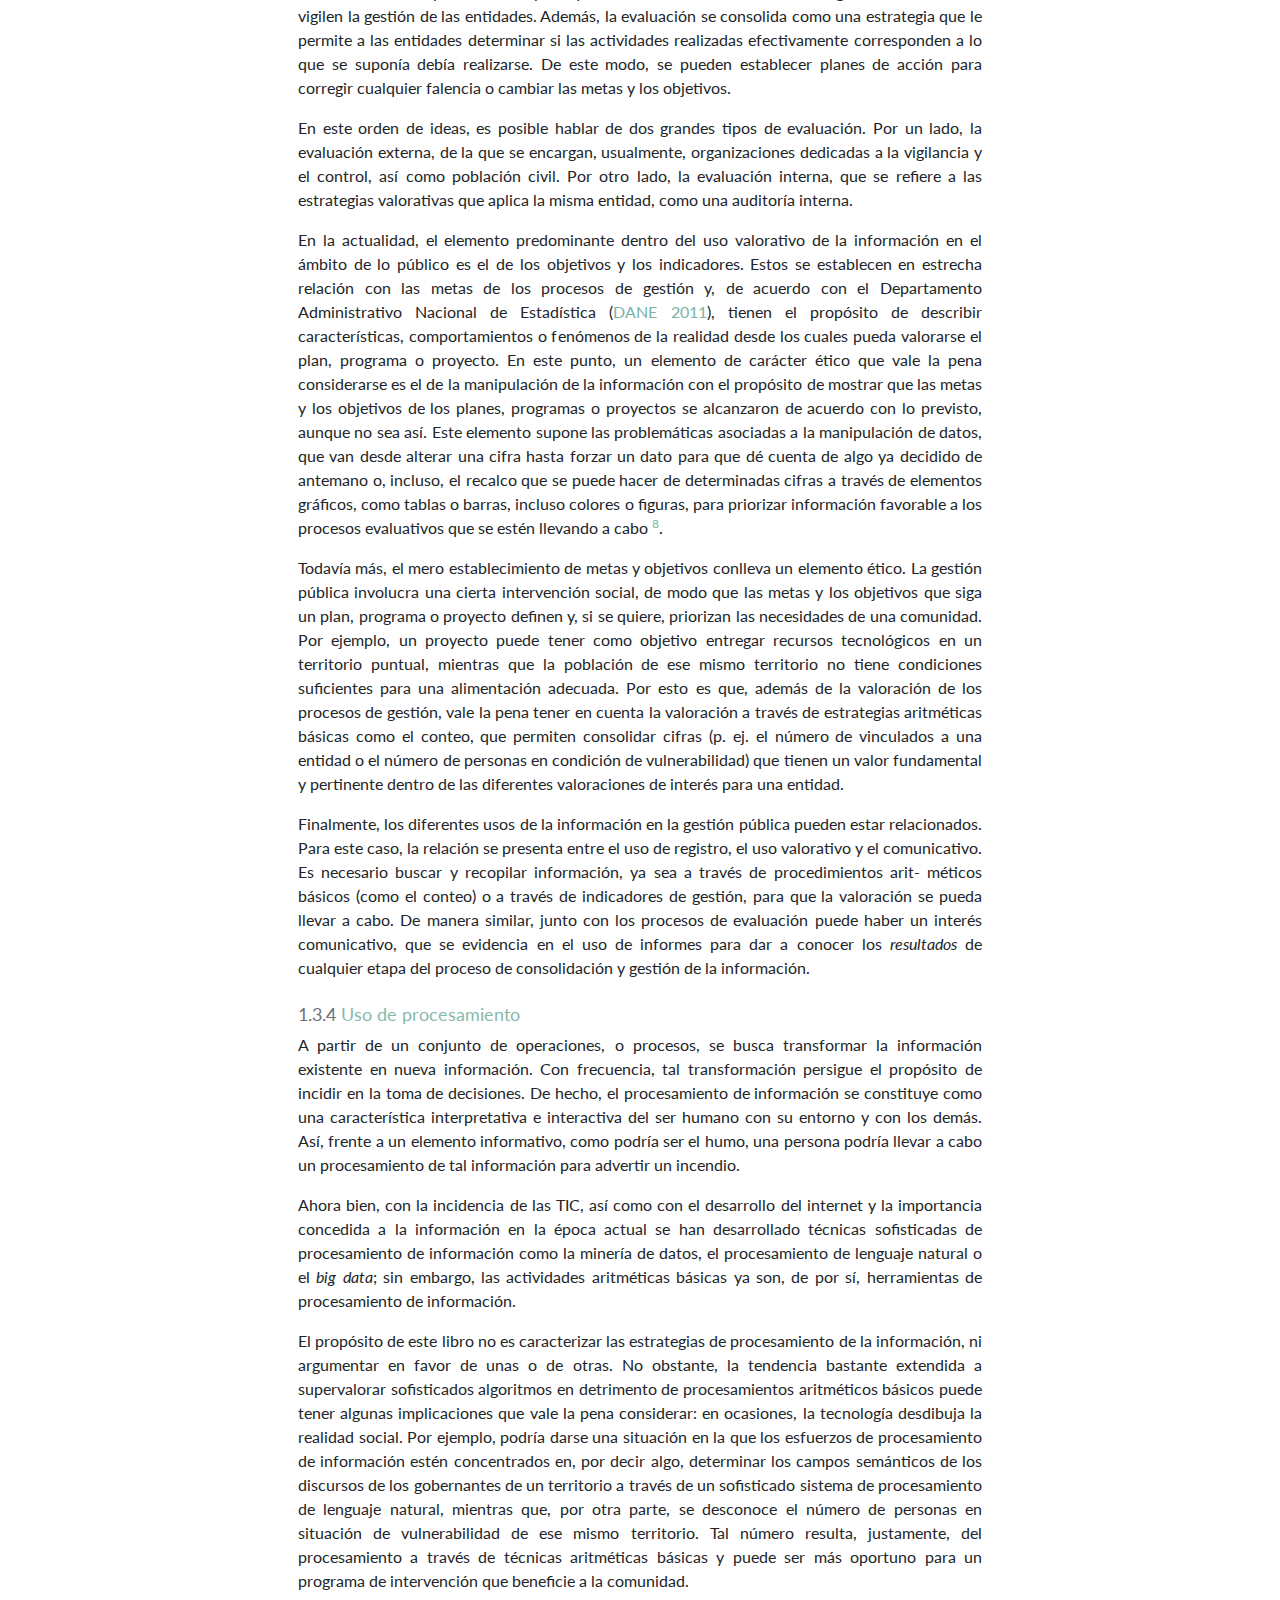
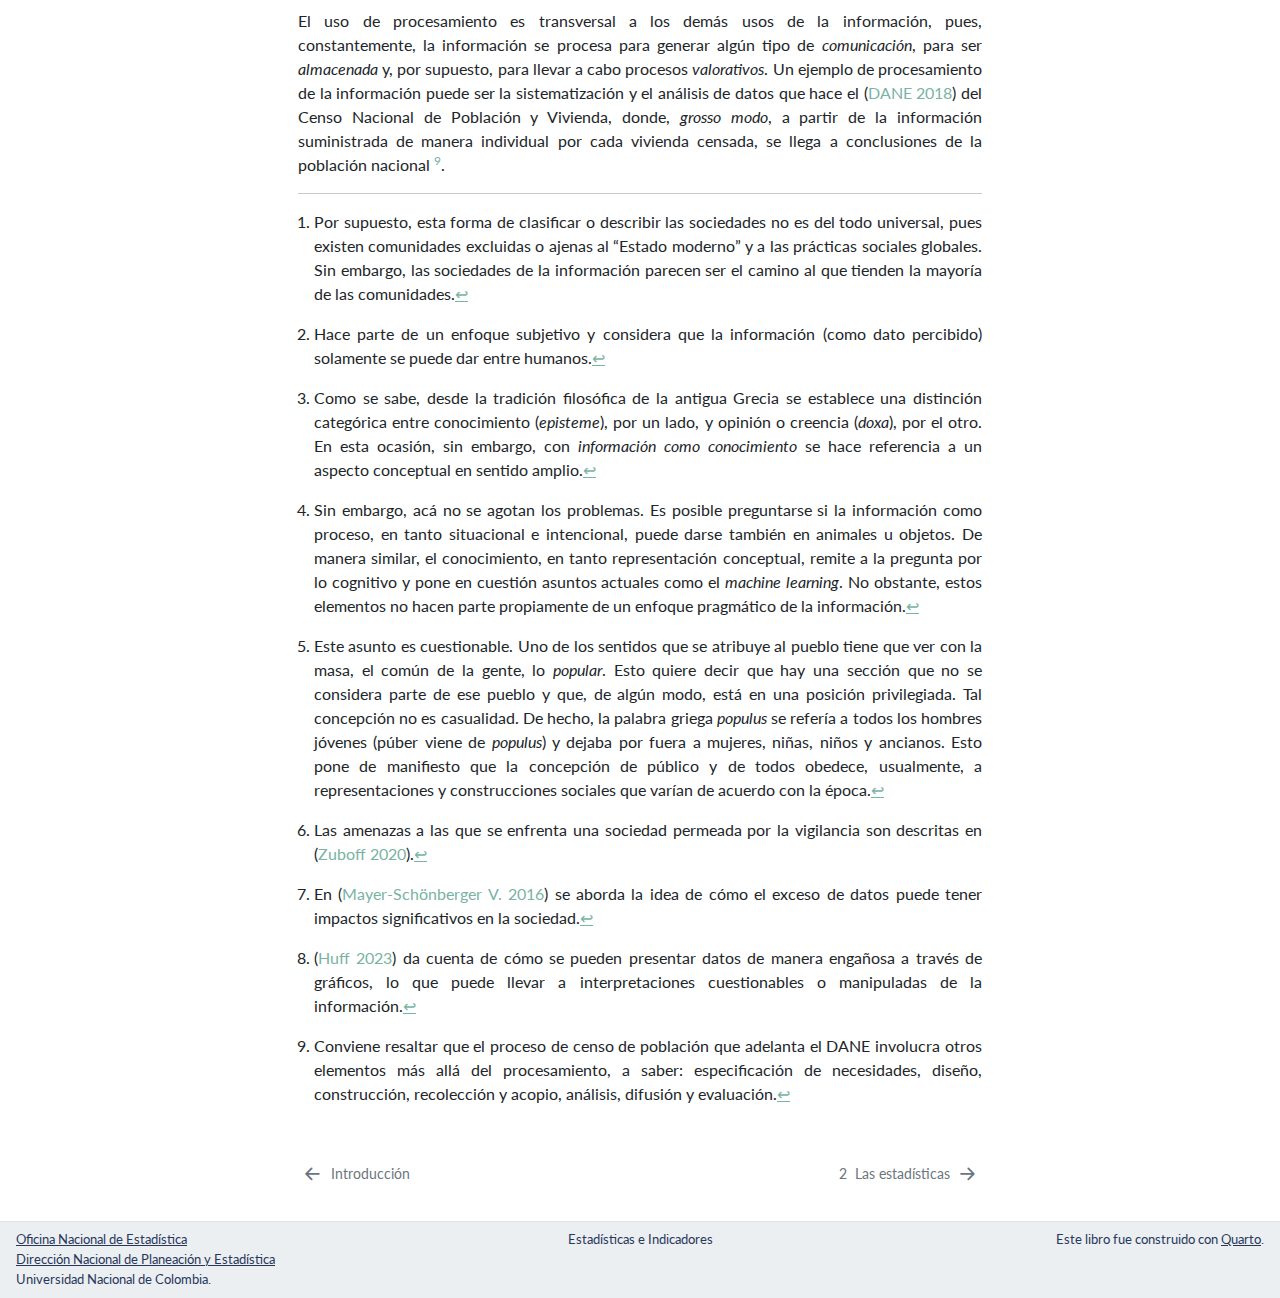
==== commit da60e0fe: "cambio palabras cortadas" ====
--- a/docs/Cap_I.html
+++ b/docs/Cap_I.html
@@ -2,7 +2,7 @@
 <html xmlns="http://www.w3.org/1999/xhtml" lang="en" xml:lang="en"><head>
 
 <meta charset="utf-8">
-<meta name="generator" content="quarto-1.2.335">
+<meta name="generator" content="quarto-1.3.450">
 
 <meta name="viewport" content="width=device-width, initial-scale=1.0, user-scalable=yes">
 
@@ -17,14 +17,15 @@
 ul.task-list{list-style: none;}
 ul.task-list li input[type="checkbox"] {
   width: 0.8em;
-  margin: 0 0.8em 0.2em -1.6em;
+  margin: 0 0.8em 0.2em -1em; /* quarto-specific, see https://github.com/quarto-dev/quarto-cli/issues/4556 */ 
   vertical-align: middle;
 }
+/* CSS for citations */
 div.csl-bib-body { }
 div.csl-entry {
   clear: both;
 }
-.hanging div.csl-entry {
+.hanging-indent div.csl-entry {
   margin-left:2em;
   text-indent:-2em;
 }
@@ -38,8 +39,7 @@
 }
 div.csl-indent {
   margin-left: 2em;
-}
-</style>
+}</style>
 
 
 <script src="site_libs/quarto-nav/quarto-nav.js"></script>
@@ -79,7 +79,8 @@
     "search-more-matches-text": "more matches in this document",
     "search-clear-button-title": "Clear",
     "search-detached-cancel-button-title": "Cancel",
-    "search-submit-button-title": "Submit"
+    "search-submit-button-title": "Submit",
+    "search-label": "Search"
   }
 }</script>
 <script async="" src="https://www.googletagmanager.com/gtag/js?id=G-GX6R5Z755F"></script>
@@ -100,11 +101,16 @@
 
 <div id="quarto-search-results"></div>
   <header id="quarto-header" class="headroom fixed-top">
-  <nav class="quarto-secondary-nav" data-bs-toggle="collapse" data-bs-target="#quarto-sidebar" aria-controls="quarto-sidebar" aria-expanded="false" aria-label="Toggle sidebar navigation" onclick="if (window.quartoToggleHeadroom) { window.quartoToggleHeadroom(); }">
-    <div class="container-fluid d-flex justify-content-between">
-      <h1 class="quarto-secondary-nav-title"><span class="chapter-number">1</span>&nbsp; <span class="chapter-title">Información y gestión pública</span></h1>
-      <button type="button" class="quarto-btn-toggle btn" aria-label="Show secondary navigation">
-        <i class="bi bi-chevron-right"></i>
+  <nav class="quarto-secondary-nav">
+    <div class="container-fluid d-flex">
+      <button type="button" class="quarto-btn-toggle btn" data-bs-toggle="collapse" data-bs-target="#quarto-sidebar,#quarto-sidebar-glass" aria-controls="quarto-sidebar" aria-expanded="false" aria-label="Toggle sidebar navigation" onclick="if (window.quartoToggleHeadroom) { window.quartoToggleHeadroom(); }">
+        <i class="bi bi-layout-text-sidebar-reverse"></i>
+      </button>
+      <nav class="quarto-page-breadcrumbs" aria-label="breadcrumb"><ol class="breadcrumb"><li class="breadcrumb-item"><a href="./Cap_I.html"><span class="chapter-number">1</span>&nbsp; <span class="chapter-title">Información y gestión pública</span></a></li></ol></nav>
+      <a class="flex-grow-1" role="button" data-bs-toggle="collapse" data-bs-target="#quarto-sidebar,#quarto-sidebar-glass" aria-controls="quarto-sidebar" aria-expanded="false" aria-label="Toggle sidebar navigation" onclick="if (window.quartoToggleHeadroom) { window.quartoToggleHeadroom(); }">      
+      </a>
+      <button type="button" class="btn quarto-search-button" aria-label="" onclick="window.quartoOpenSearch();">
+        <i class="bi bi-search"></i>
       </button>
     </div>
   </nav>
@@ -112,7 +118,7 @@
 <!-- content -->
 <div id="quarto-content" class="quarto-container page-columns page-rows-contents page-layout-article">
 <!-- sidebar -->
-  <nav id="quarto-sidebar" class="sidebar collapse sidebar-navigation floating overflow-auto">
+  <nav id="quarto-sidebar" class="sidebar collapse collapse-horizontal sidebar-navigation floating overflow-auto">
     <div class="pt-lg-2 mt-2 text-left sidebar-header sidebar-header-stacked">
       <a href="./index.html" class="sidebar-logo-link">
       <img src="./Imagenes/portada.jpg" alt="" class="sidebar-logo py-0 d-lg-inline d-none">
@@ -120,30 +126,32 @@
     <div class="sidebar-title mb-0 py-0">
       <a href="./"></a> 
         <div class="sidebar-tools-main tools-wide">
-    <a href="https://github.com/estadisticaun/L_Conceptual1" title="Source Code" class="sidebar-tool px-1"><i class="bi bi-github"></i></a>
-    <a href="" title="Share" id="sidebar-tool-dropdown-0" class="sidebar-tool dropdown-toggle px-1" data-bs-toggle="dropdown" aria-expanded="false"><i class="bi bi-share"></i></a>
-    <ul class="dropdown-menu" aria-labelledby="sidebar-tool-dropdown-0">
-        <li>
-          <a class="dropdown-item sidebar-tools-main-item" href="https://twitter.com/intent/tweet?url=|url|">
-            <i class="bi bi-bi-twitter pe-1"></i>
-          Twitter
-          </a>
-        </li>
-        <li>
-          <a class="dropdown-item sidebar-tools-main-item" href="https://www.facebook.com/sharer/sharer.php?u=|url|">
-            <i class="bi bi-bi-facebook pe-1"></i>
-          Facebook
-          </a>
-        </li>
-        <li>
-          <a class="dropdown-item sidebar-tools-main-item" href="https://www.linkedin.com/sharing/share-offsite/?url=|url|">
-            <i class="bi bi-bi-linkedin pe-1"></i>
-          LinkedIn
-          </a>
-        </li>
-    </ul>
-  <a href="" class="quarto-color-scheme-toggle sidebar-tool" onclick="window.quartoToggleColorScheme(); return false;" title="Toggle dark mode"><i class="bi"></i></a>
-  <a href="" class="quarto-reader-toggle sidebar-tool" onclick="window.quartoToggleReader(); return false;" title="Toggle reader mode">
+    <a href="https://github.com/estadisticaun/L_Conceptual1" rel="" title="Source Code" class="quarto-navigation-tool px-1" aria-label="Source Code"><i class="bi bi-github"></i></a>
+    <div class="dropdown">
+      <a href="" title="Share" id="quarto-navigation-tool-dropdown-0" class="quarto-navigation-tool dropdown-toggle px-1" data-bs-toggle="dropdown" aria-expanded="false" aria-label="Share"><i class="bi bi-share"></i></a>
+      <ul class="dropdown-menu" aria-labelledby="quarto-navigation-tool-dropdown-0">
+          <li>
+            <a class="dropdown-item sidebar-tools-main-item" href="https://twitter.com/intent/tweet?url=|url|">
+              <i class="bi bi-bi-twitter pe-1"></i>
+            Twitter
+            </a>
+          </li>
+          <li>
+            <a class="dropdown-item sidebar-tools-main-item" href="https://www.facebook.com/sharer/sharer.php?u=|url|">
+              <i class="bi bi-bi-facebook pe-1"></i>
+            Facebook
+            </a>
+          </li>
+          <li>
+            <a class="dropdown-item sidebar-tools-main-item" href="https://www.linkedin.com/sharing/share-offsite/?url=|url|">
+              <i class="bi bi-bi-linkedin pe-1"></i>
+            LinkedIn
+            </a>
+          </li>
+      </ul>
+    </div>
+  <a href="" class="quarto-color-scheme-toggle quarto-navigation-tool  px-1" onclick="window.quartoToggleColorScheme(); return false;" title="Toggle dark mode"><i class="bi"></i></a>
+  <a href="" class="quarto-reader-toggle quarto-navigation-tool px-1" onclick="window.quartoToggleReader(); return false;" title="Toggle reader mode">
   <div class="quarto-reader-toggle-btn">
   <i class="bi"></i>
   </div>
@@ -151,84 +159,94 @@
 </div>
     </div>
       </div>
-      <div class="mt-2 flex-shrink-0 align-items-center">
+        <div class="mt-2 flex-shrink-0 align-items-center">
         <div class="sidebar-search">
         <div id="quarto-search" class="" title="Search"></div>
         </div>
-      </div>
+        </div>
     <div class="sidebar-menu-container"> 
     <ul class="list-unstyled mt-1">
         <li class="sidebar-item">
   <div class="sidebar-item-container"> 
-  <a href="./index.html" class="sidebar-item-text sidebar-link">Invitación</a>
+  <a href="./index.html" class="sidebar-item-text sidebar-link">
+ <span class="menu-text">Invitación</span></a>
   </div>
 </li>
         <li class="sidebar-item">
   <div class="sidebar-item-container"> 
-  <a href="./presentacion.html" class="sidebar-item-text sidebar-link">Presentación</a>
+  <a href="./presentacion.html" class="sidebar-item-text sidebar-link">
+ <span class="menu-text">Presentación</span></a>
   </div>
 </li>
         <li class="sidebar-item">
   <div class="sidebar-item-container"> 
-  <a href="./introduccion.html" class="sidebar-item-text sidebar-link">Introducción</a>
+  <a href="./introduccion.html" class="sidebar-item-text sidebar-link">
+ <span class="menu-text">Introducción</span></a>
   </div>
 </li>
         <li class="sidebar-item">
   <div class="sidebar-item-container"> 
-  <a href="./Cap_I.html" class="sidebar-item-text sidebar-link active"><span class="chapter-number">1</span>&nbsp; <span class="chapter-title">Información y gestión pública</span></a>
+  <a href="./Cap_I.html" class="sidebar-item-text sidebar-link active">
+ <span class="menu-text"><span class="chapter-number">1</span>&nbsp; <span class="chapter-title">Información y gestión pública</span></span></a>
   </div>
 </li>
         <li class="sidebar-item">
   <div class="sidebar-item-container"> 
-  <a href="./Cap_II.html" class="sidebar-item-text sidebar-link"><span class="chapter-number">2</span>&nbsp; <span class="chapter-title">Las estadísticas</span></a>
+  <a href="./Cap_II.html" class="sidebar-item-text sidebar-link">
+ <span class="menu-text"><span class="chapter-number">2</span>&nbsp; <span class="chapter-title">Las estadísticas</span></span></a>
   </div>
 </li>
         <li class="sidebar-item">
   <div class="sidebar-item-container"> 
-  <a href="./Cap_III.html" class="sidebar-item-text sidebar-link"><span class="chapter-number">3</span>&nbsp; <span class="chapter-title">Los indicadores</span></a>
+  <a href="./Cap_III.html" class="sidebar-item-text sidebar-link">
+ <span class="menu-text"><span class="chapter-number">3</span>&nbsp; <span class="chapter-title">Los indicadores</span></span></a>
   </div>
 </li>
         <li class="sidebar-item">
   <div class="sidebar-item-container"> 
-  <a href="./Cap_IV.html" class="sidebar-item-text sidebar-link"><span class="chapter-number">4</span>&nbsp; <span class="chapter-title">Modelo P2C-T</span></a>
+  <a href="./Cap_IV.html" class="sidebar-item-text sidebar-link">
+ <span class="menu-text"><span class="chapter-number">4</span>&nbsp; <span class="chapter-title">Modelo P2C-T</span></span></a>
   </div>
 </li>
         <li class="sidebar-item">
   <div class="sidebar-item-container"> 
-  <a href="./conclusiones.html" class="sidebar-item-text sidebar-link">Conclusiones</a>
+  <a href="./conclusiones.html" class="sidebar-item-text sidebar-link">
+ <span class="menu-text">Conclusiones</span></a>
   </div>
 </li>
         <li class="sidebar-item">
   <div class="sidebar-item-container"> 
-  <a href="./references.html" class="sidebar-item-text sidebar-link">Referencias</a>
+  <a href="./references.html" class="sidebar-item-text sidebar-link">
+ <span class="menu-text">Referencias</span></a>
   </div>
 </li>
     </ul>
     </div>
 </nav>
+<div id="quarto-sidebar-glass" data-bs-toggle="collapse" data-bs-target="#quarto-sidebar,#quarto-sidebar-glass"></div>
 <!-- margin-sidebar -->
     <div id="quarto-margin-sidebar" class="sidebar margin-sidebar">
         <nav id="TOC" role="doc-toc" class="toc-active">
     <h2 id="toc-title">Tabla de contenido</h2>
    
   <ul>
-  <li><a href="#información" id="toc-información" class="nav-link active" data-scroll-target="#información"><span class="toc-section-number">1.1</span>  Información</a>
+  <li><a href="#información" id="toc-información" class="nav-link active" data-scroll-target="#información"><span class="header-section-number">1.1</span> Información</a>
   <ul class="collapse">
-  <li><a href="#definición-de-información" id="toc-definición-de-información" class="nav-link" data-scroll-target="#definición-de-información"><span class="toc-section-number">1.1.1</span>  Definición de información</a></li>
-  <li><a href="#campos-de-la-información" id="toc-campos-de-la-información" class="nav-link" data-scroll-target="#campos-de-la-información"><span class="toc-section-number">1.1.2</span>  Campos de la información</a></li>
+  <li><a href="#definición-de-información" id="toc-definición-de-información" class="nav-link" data-scroll-target="#definición-de-información"><span class="header-section-number">1.1.1</span> Definición de información</a></li>
+  <li><a href="#campos-de-la-información" id="toc-campos-de-la-información" class="nav-link" data-scroll-target="#campos-de-la-información"><span class="header-section-number">1.1.2</span> Campos de la información</a></li>
   </ul></li>
-  <li><a href="#gestión-pública" id="toc-gestión-pública" class="nav-link" data-scroll-target="#gestión-pública"><span class="toc-section-number">1.2</span>  Gestión pública</a>
+  <li><a href="#gestión-pública" id="toc-gestión-pública" class="nav-link" data-scroll-target="#gestión-pública"><span class="header-section-number">1.2</span> Gestión pública</a>
   <ul class="collapse">
-  <li><a href="#gestión" id="toc-gestión" class="nav-link" data-scroll-target="#gestión"><span class="toc-section-number">1.2.1</span>  Gestión</a></li>
-  <li><a href="#público" id="toc-público" class="nav-link" data-scroll-target="#público"><span class="toc-section-number">1.2.2</span>  Público</a></li>
-  <li><a href="#gestión-pública-1" id="toc-gestión-pública-1" class="nav-link" data-scroll-target="#gestión-pública-1"><span class="toc-section-number">1.2.3</span>  Gestión pública</a></li>
+  <li><a href="#gestión" id="toc-gestión" class="nav-link" data-scroll-target="#gestión"><span class="header-section-number">1.2.1</span> Gestión</a></li>
+  <li><a href="#público" id="toc-público" class="nav-link" data-scroll-target="#público"><span class="header-section-number">1.2.2</span> Público</a></li>
+  <li><a href="#gestión-pública-1" id="toc-gestión-pública-1" class="nav-link" data-scroll-target="#gestión-pública-1"><span class="header-section-number">1.2.3</span> Gestión pública</a></li>
   </ul></li>
-  <li><a href="#usos-de-la-información-en-la-gestión-pública" id="toc-usos-de-la-información-en-la-gestión-pública" class="nav-link" data-scroll-target="#usos-de-la-información-en-la-gestión-pública"><span class="toc-section-number">1.3</span>  Usos de la información en la gestión pública</a>
+  <li><a href="#usos-de-la-información-en-la-gestión-pública" id="toc-usos-de-la-información-en-la-gestión-pública" class="nav-link" data-scroll-target="#usos-de-la-información-en-la-gestión-pública"><span class="header-section-number">1.3</span> Usos de la información en la gestión pública</a>
   <ul class="collapse">
-  <li><a href="#uso-comunicativo" id="toc-uso-comunicativo" class="nav-link" data-scroll-target="#uso-comunicativo"><span class="toc-section-number">1.3.1</span>  Uso comunicativo</a></li>
-  <li><a href="#uso-de-registro" id="toc-uso-de-registro" class="nav-link" data-scroll-target="#uso-de-registro"><span class="toc-section-number">1.3.2</span>  Uso de registro</a></li>
-  <li><a href="#uso-valorativo" id="toc-uso-valorativo" class="nav-link" data-scroll-target="#uso-valorativo"><span class="toc-section-number">1.3.3</span>  Uso valorativo</a></li>
-  <li><a href="#uso-de-procesamiento" id="toc-uso-de-procesamiento" class="nav-link" data-scroll-target="#uso-de-procesamiento"><span class="toc-section-number">1.3.4</span>  Uso de procesamiento</a></li>
+  <li><a href="#uso-comunicativo" id="toc-uso-comunicativo" class="nav-link" data-scroll-target="#uso-comunicativo"><span class="header-section-number">1.3.1</span> Uso comunicativo</a></li>
+  <li><a href="#uso-de-registro" id="toc-uso-de-registro" class="nav-link" data-scroll-target="#uso-de-registro"><span class="header-section-number">1.3.2</span> Uso de registro</a></li>
+  <li><a href="#uso-valorativo" id="toc-uso-valorativo" class="nav-link" data-scroll-target="#uso-valorativo"><span class="header-section-number">1.3.3</span> Uso valorativo</a></li>
+  <li><a href="#uso-de-procesamiento" id="toc-uso-de-procesamiento" class="nav-link" data-scroll-target="#uso-de-procesamiento"><span class="header-section-number">1.3.4</span> Uso de procesamiento</a></li>
   </ul></li>
   </ul>
 <div class="toc-actions"><div><i class="bi bi-github"></i></div><div class="action-links"><p><a href="https://github.com/estadisticaun/L_Conceptual1/edit/master/Cap_I.qmd" class="toc-action">Editar este libro</a></p></div></div></nav>
@@ -238,7 +256,7 @@
 
 <header id="title-block-header" class="quarto-title-block default">
 <div class="quarto-title">
-<h1 class="title d-none d-lg-block"><span class="chapter-number">1</span>&nbsp; <span class="chapter-title">Información y gestión pública</span></h1>
+<h1 class="title"><span class="chapter-number">1</span>&nbsp; <span class="chapter-title">Información y gestión pública</span></h1>
 </div>
 
 
@@ -278,7 +296,7 @@
 <p>Hasta ahora se ha mostrado que Buckland expone tres usos posibles que se hacen del término <em>información</em>: como proceso, como conocimiento y como cosa. Resulta importante destacar que es posible establecer una distinción entre los términos que subyacen a los usos mencionados. Por ejemplo, el informático danés <span class="citation" data-cites="Ingwersen">(<a href="references.html#ref-Ingwersen" role="doc-biblioref">Ingwersen 1992</a>)</span> <a href="#fn2" class="footnote-ref" id="fnref2" role="doc-noteref"><sup>2</sup></a> establece una precisión clara que distingue datos, información y conocimiento. Para este autor, los datos se definen como información en potencia, es decir, información como cosa, que solo es realmente información cuando es percibida por un receptor. Así, para Ingwersen, la diferencia entre el dato (información potencial, que no ha sido percibida) y la información propiamente dicha tiene que ver con la transformación por parte del receptor de los datos a través de sus estructuras de conocimiento. Con respecto al conocimiento, Ingwersen menciona que ocurre cuando la información, es decir, los datos percibidos, modifican la estructura de conocimiento del receptor.</p>
 <p>Ahora bien, las definiciones de <span class="citation" data-cites="Buckland">(<a href="references.html#ref-Buckland" role="doc-biblioref">Buckland 1991</a>)</span> e <span class="citation" data-cites="Ingwersen">(<a href="references.html#ref-Ingwersen" role="doc-biblioref">Ingwersen 1992</a>)</span> no son opuestas ni contradictorias, sino que resultan complementarias. Buckland denomina <em>información como cosa</em> a lo que Ingwersen llama <em>dato</em>; información como proceso a lo que en Ingwersen es información en sentido estricto; y, finalmente, <em>información como conocimiento</em> a lo que, en términos de Ingwersen, es simplemente, <em>conocimiento</em>.</p>
 <p>Con todo, abordar el concepto de información desde una perspectiva pragmática involucra, por lo menos, tres elementos: un objeto que se puede administrar (p.&nbsp;ej. almacenar, medir, distribuir, copiar) y que vendría siendo <em>información como cosa</em> para Buckland o <em>dato</em> para Ingwersen; un proceso interactivo donde se comunica algo, <em>información como proceso</em> para Buckland o <em>información</em>, en sentido estricto, para Ingwersen y, por último, un aspecto conceptual, donde se sabe, se cree, se conoce o se opina algo, es decir, información como conocimiento <a href="#fn3" class="footnote-ref" id="fnref3" role="doc-noteref"><sup>3</sup></a> para Buckland o conocimiento para Ingwersen <a href="#fn4" class="footnote-ref" id="fnref4" role="doc-noteref"><sup>4</sup></a>.</p>
-<p><span class="citation" data-cites="Buckland">(<a href="references.html#ref-Buckland" role="doc-biblioref">Buckland 1991</a>)</span> argumenta que el ámbito académico se ha concen- trado, sobre todo, en la información como proceso y como conocimiento, no así en la información como cosa. Sin embargo, para el autor, la información como cosa posee una importancia notable en la medida en que los sistemas de información, encargados de procesar, preservar, extraer o predecir información, solo pueden operar con la información como cosa.</p>
+<p><span class="citation" data-cites="Buckland">(<a href="references.html#ref-Buckland" role="doc-biblioref">Buckland 1991</a>)</span> argumenta que el ámbito académico se ha concentrado, sobre todo, en la información como proceso y como conocimiento, no así en la información como cosa. Sin embargo, para el autor, la información como cosa posee una importancia notable en la medida en que los sistemas de información, encargados de procesar, preservar, extraer o predecir información, solo pueden operar con la información como cosa.</p>
 <p>En este punto, cabe destacar que el presente libro hace parte de una indagación estadística y la estadística involucra, justamente, una serie de técnicas de descripción, recopilación, registro y cálculo que se aplican al dato, a las cifras, a los documentos, en una palabra, a la información como cosa. De modo que tal noción de la información, en tanto información que es susceptible de ser procesada, resulta crucial para la estadística y, por lo tanto, para este libro. Desde este punto de vista, en adelante el texto se concentra en la concepción de <em>información como cosa</em>.</p>
 <p>La <em>información como cosa</em> hace referencia, justamente, a las cosas que pueden ser informativas, como, por ejemplo, un libro, una película o una base de datos. Pero ¿qué cosas pueden ser informativas? o, mejor, ¿qué cosas no lo son? Pues bien, para Buckland la información como cosa se caracteriza por ser prueba o evidencia de algo. Así, una cosa puede ser informativa en la medida en que sirva como evidencia de algo en alguna situación. De manera que, respondiendo a la pregunta de qué cosas no pueden ser informativas, el autor afirma que prácticamente cualquier cosa puede ser considerada información: “llegamos a la conclusión de que somos incapaces de decir con confianza que algo no podría ser información” <span class="citation" data-cites="Buckland">(<a href="references.html#ref-Buckland" role="doc-biblioref">Buckland 1991, 42:356</a>)</span>.</p>
 <p>Aun así, Buckland establece cuatro tipos de información como cosa: los datos, los documentos, los objetos y los eventos. A continuación, se aborda cada uno de ellos.</p>
@@ -348,13 +366,13 @@
 <p>La información se emplea de manera comunicativa cuando tiene el propósito explícito de transmitir un mensaje a algún receptor que, en muchas ocasiones, puede no ser un individuo en concreto, sino un receptor ideal. Algunos ejemplos de este uso son comunicados oficiales, citaciones, circulares, noticias, boletines informativos, manuales, descripción de funciones, publicaciones en redes sociales, memorandos, correos electrónicos, oficios, entre otros.</p>
 <p>Uno de los elementos más sobresalientes del uso comunicativo tiene que ver con dar a conocer lo que las entidades están haciendo. Así, se designan muchos recursos para crear dependencias particulares, contratar especialistas o generar canales específicos para difundir las actividades, los procesos, los objetivos o los logros de una organización. Los motivos de tales esfuerzos pueden ser variados. Por ejemplo, en primer lugar, a través de la difusión de aquello que está realizando —o que tiene previsto realizar— una entidad es posible captar la atención de un determinado público que puede contribuir a la visibilidad de la organización y a la construcción de una imagen favorable. En segundo lugar, la difusión de aquello que se realiza en una organización se relaciona con una cierta estrategia de evaluación y vigilancia que permite hacer seguimiento de las entidades. Pero este es ya, como se verá más adelante, otro uso de la información.</p>
 <p>Dentro del uso comunicativo, así como en los usos posteriores, hay un elemento ético sobre el que es importante reflexionar. En este caso, podemos hablar del control que suelen hacer algunas organizaciones de las comunicaciones que hacen sus funcionarios, por ejemplo, vigilando los mensajes de los correos electrónicos o restringiendo y monitoreando las páginas a las que acceden los funcionarios desde los equipos vinculados a la organización <a href="#fn6" class="footnote-ref" id="fnref6" role="doc-noteref"><sup>6</sup></a>. Otro elemento destacable dentro del componente ético al respecto del uso comunicativo de la información podría ser el de los correos no deseados, o <em>spam</em>.</p>
-<p>Finalmente, otro elemento importante dentro del componente ético tiene que ver con la no divulgación de aquella información que puede afectar la imagen de una entidad, aun si tal información hace parte de los procesos de gestión y es de vital importancia darla a conocer para cumplir con los procesos evaluativos y de rendición de cuentas. Todavía más, el encubrimiento de una determinada problemática dentro de los procesos de gestión en una entidad pública no permite alertar a las entidades correspondientes y consolidar un plan de acción que permita abordar desde una perspectiva informada tal problemática y sus efectos. En este sentido, en Colombia se ha consolidado la Ley 1712 de 2014 que pretende regular y fomentar la transparencia y el derecho de acceso a la información pú- blica nacional. No en balde, dentro del discurso habitual de las entidades públicas se suele hacer referencia a la transparencia de datos.</p>
+<p>Finalmente, otro elemento importante dentro del componente ético tiene que ver con la no divulgación de aquella información que puede afectar la imagen de una entidad, aun si tal información hace parte de los procesos de gestión y es de vital importancia darla a conocer para cumplir con los procesos evaluativos y de rendición de cuentas. Todavía más, el encubrimiento de una determinada problemática dentro de los procesos de gestión en una entidad pública no permite alertar a las entidades correspondientes y consolidar un plan de acción que permita abordar desde una perspectiva informada tal problemática y sus efectos. En este sentido, en Colombia se ha consolidado la Ley 1712 de 2014 que pretende regular y fomentar la transparencia y el derecho de acceso a la información pública nacional. No en balde, dentro del discurso habitual de las entidades públicas se suele hacer referencia a la transparencia de datos.</p>
 </section>
 <section id="uso-de-registro" class="level3" data-number="1.3.2">
 <h3 data-number="1.3.2" class="anchored" data-anchor-id="uso-de-registro"><span class="header-section-number">1.3.2</span> Uso de registro</h3>
 <p>Consiste en describir, representar e inventariar hechos, objetos, actividades, individuos o características a través de técnicas de cálculo y registro. Dentro de esta función entran en juego procedimientos como el conteo, la medición, la crónica, entre otros. Algunos ejemplos puntuales de elementos informativos que desempeñen la función de registro son los directorios, los inventarios, los libros de contabilidad, las listas de personal, los planes anuales de vacantes, entre otros. Además, dentro de la función de registro se incluye no solo el objetivo de describir, representar e inventariar, sino también de conservar la información obtenida a través de archivos físicos o digitales y el manejo que se le debe dar a tales archivos.</p>
 <p>Por otra parte, este uso no involucra el mero registro sin más. Hay una serie de normas, acuerdos y convenciones que suelen caracterizar los registros de información. Dicho de otro modo, el uso de la información en cuestión está determinado por una suerte de gramática que establece qué características son las que se registran del individuo (por ejemplo, el sexo en lugar del color de los ojos). La gramática no solo establece lo que se registra, sino también cómo se registra. En este sentido, hay una serie de estándares que cada organización establece para unificar sus registros. De hecho, hay una tendencia a establecer unos códigos compartidos a nivel mundial. Un buen ejemplo podría ser el de las normas ISO, que definen estándares internacionales. Pongamos por caso la norma ISO 3166 cuyo propósito es determinar una codificación específica y compartida a nivel internacional para nombrar territorios.</p>
-<p>Finalmente, es importante mencionar que en la época actual es común que se registre la mayor cantidad de datos de los usuarios en in- ternet. Así, los sitios web almacenan información sobre la ubicación, el dispositivo desde el cual se accede, el tiempo que el usuario permanece en la página, entre otros datos. Este fenómeno, como es obvio, supone la reflexión ética al respecto de qué debería y qué no debería ser registrado y, por supuesto, de qué se debería y qué no se debería hacer para obte- ner esos datos. Así, es posible hablar de fenómenos como la violación de la privacidad cuando se accede a datos particulares sin el permiso de los titulares, o cuando se ingresa de manera ilegal a bases de datos que almacenan información de carácter sensible <a href="#fn7" class="footnote-ref" id="fnref7" role="doc-noteref"><sup>7</sup></a>.</p>
+<p>Finalmente, es importante mencionar que en la época actual es común que se registre la mayor cantidad de datos de los usuarios en internet. Así, los sitios web almacenan información sobre la ubicación, el dispositivo desde el cual se accede, el tiempo que el usuario permanece en la página, entre otros datos. Este fenómeno, como es obvio, supone la reflexión ética al respecto de qué debería y qué no debería ser registrado y, por supuesto, de qué se debería y qué no se debería hacer para obtener esos datos. Así, es posible hablar de fenómenos como la violación de la privacidad cuando se accede a datos particulares sin el permiso de los titulares, o cuando se ingresa de manera ilegal a bases de datos que almacenan información de carácter sensible <a href="#fn7" class="footnote-ref" id="fnref7" role="doc-noteref"><sup>7</sup></a>.</p>
 <p>El uso de registro también supone un problema de carácter ético que tiene que ver con la concepción de la clasificación. En cierto sentido, toda clasificación deja algo por fuera y, al dejarlo, hace ver que eso que se queda por fuera no es. En palabras de Mèlich la clasificación</p>
 <blockquote class="blockquote">
 <p>… elimina (por absorción) lo diferente, lo distinto, lo heterogéneo, lo extraño. Las clasificaciones ordenan y rigen a priori formas de comportamiento y de acción. Son performativas, fijan “lo que es” y prescriben “lo que debe ser”. Una lógica —una ordenación categorial— posee elementos ontológicos, normativos y formativos. Por eso no hay clasificación alguna que “pueda simplemente ajustarse a los hechos”. <span class="citation" data-cites="Melich">(<a href="references.html#ref-Melich" role="doc-biblioref">Mèlich 2014, 30</a>)</span></p>
@@ -367,73 +385,73 @@
 <p>El uso valorativo de la información es, sin lugar a dudas, una línea dominante en el ámbito de la información en lo público. Se espera que tanto la ciudadanía como los organismos de control vigilen la gestión de las entidades. Además, la evaluación se consolida como una estrategia que le permite a las entidades determinar si las actividades realizadas efectivamente corresponden a lo que se suponía debía realizarse. De este modo, se pueden establecer planes de acción para corregir cualquier falencia o cambiar las metas y los objetivos.</p>
 <p>En este orden de ideas, es posible hablar de dos grandes tipos de evaluación. Por un lado, la evaluación externa, de la que se encargan, usualmente, organizaciones dedicadas a la vigilancia y el control, así como población civil. Por otro lado, la evaluación interna, que se refiere a las estrategias valorativas que aplica la misma entidad, como una auditoría interna.</p>
 <p>En la actualidad, el elemento predominante dentro del uso valorativo de la información en el ámbito de lo público es el de los objetivos y los indicadores. Estos se establecen en estrecha relación con las metas de los procesos de gestión y, de acuerdo con el Departamento Administrativo Nacional de Estadística <span class="citation" data-cites="DANE_2011">(<a href="references.html#ref-DANE_2011" role="doc-biblioref">DANE 2011</a>)</span>, tienen el propósito de describir características, comportamientos o fenómenos de la realidad desde los cuales pueda valorarse el plan, programa o proyecto. En este punto, un elemento de carácter ético que vale la pena considerarse es el de la manipulación de la información con el propósito de mostrar que las metas y los objetivos de los planes, programas o proyectos se alcanzaron de acuerdo con lo previsto, aunque no sea así. Este elemento supone las problemáticas asociadas a la manipulación de datos, que van desde alterar una cifra hasta forzar un dato para que dé cuenta de algo ya decidido de antemano o, incluso, el recalco que se puede hacer de determinadas cifras a través de elementos gráficos, como tablas o barras, incluso colores o figuras, para priorizar información favorable a los procesos evaluativos que se estén llevando a cabo <a href="#fn8" class="footnote-ref" id="fnref8" role="doc-noteref"><sup>8</sup></a>.</p>
-<p>Todavía más, el mero establecimiento de metas y objetivos conlleva un elemento ético. La gestión pública involucra una cierta intervención social, de modo que las metas y los objetivos que siga un plan, programa o proyecto definen y, si se quiere, priorizan las necesidades de una comunidad. Por ejemplo, un proyecto puede tener como objetivo entregar recursos tecnológicos en un territorio puntual, mientras que la población de ese mismo territorio no tiene condiciones suficientes para una alimentación adecuada. Por esto es que, además de la valoración de los procesos de gestión, vale la pena tener en cuenta la valoración a través de estrategias aritméticas básicas como el conteo, que permiten consolidar cifras (p.&nbsp;ej. el número de vinculados a una entidad o el número de personas en con- dición de vulnerabilidad) que tienen un valor fundamental y pertinente dentro de las diferentes valoraciones de interés para una entidad.</p>
+<p>Todavía más, el mero establecimiento de metas y objetivos conlleva un elemento ético. La gestión pública involucra una cierta intervención social, de modo que las metas y los objetivos que siga un plan, programa o proyecto definen y, si se quiere, priorizan las necesidades de una comunidad. Por ejemplo, un proyecto puede tener como objetivo entregar recursos tecnológicos en un territorio puntual, mientras que la población de ese mismo territorio no tiene condiciones suficientes para una alimentación adecuada. Por esto es que, además de la valoración de los procesos de gestión, vale la pena tener en cuenta la valoración a través de estrategias aritméticas básicas como el conteo, que permiten consolidar cifras (p.&nbsp;ej. el número de vinculados a una entidad o el número de personas en condición de vulnerabilidad) que tienen un valor fundamental y pertinente dentro de las diferentes valoraciones de interés para una entidad.</p>
 <p>Finalmente, los diferentes usos de la información en la gestión pública pueden estar relacionados. Para este caso, la relación se presenta entre el uso de registro, el uso valorativo y el comunicativo. Es necesario buscar y recopilar información, ya sea a través de procedimientos arit- méticos básicos (como el conteo) o a través de indicadores de gestión, para que la valoración se pueda llevar a cabo. De manera similar, junto con los procesos de evaluación puede haber un interés comunicativo, que se evidencia en el uso de informes para dar a conocer los <em>resultados</em> de cualquier etapa del proceso de consolidación y gestión de la información.</p>
 </section>
 <section id="uso-de-procesamiento" class="level3" data-number="1.3.4">
 <h3 data-number="1.3.4" class="anchored" data-anchor-id="uso-de-procesamiento"><span class="header-section-number">1.3.4</span> Uso de procesamiento</h3>
-<p>A partir de un conjunto de operaciones, o procesos, se busca trans- formar la información existente en nueva información. Con frecuencia, tal transformación persigue el propósito de incidir en la toma de decisiones. De hecho, el procesamiento de información se constituye como una característica interpretativa e interactiva del ser humano con su entorno y con los demás. Así, frente a un elemento informativo, como podría ser el humo, una persona podría llevar a cabo un procesamiento de tal información para advertir un incendio.</p>
+<p>A partir de un conjunto de operaciones, o procesos, se busca transformar la información existente en nueva información. Con frecuencia, tal transformación persigue el propósito de incidir en la toma de decisiones. De hecho, el procesamiento de información se constituye como una característica interpretativa e interactiva del ser humano con su entorno y con los demás. Así, frente a un elemento informativo, como podría ser el humo, una persona podría llevar a cabo un procesamiento de tal información para advertir un incendio.</p>
 <p>Ahora bien, con la incidencia de las TIC, así como con el desarrollo del internet y la importancia concedida a la información en la época actual se han desarrollado técnicas sofisticadas de procesamiento de información como la minería de datos, el procesamiento de lenguaje natural o el <em>big data</em>; sin embargo, las actividades aritméticas básicas ya son, de por sí, herramientas de procesamiento de información.</p>
 <p>El propósito de este libro no es caracterizar las estrategias de procesamiento de la información, ni argumentar en favor de unas o de otras. No obstante, la tendencia bastante extendida a supervalorar sofisticados algoritmos en detrimento de procesamientos aritméticos básicos puede tener algunas implicaciones que vale la pena considerar: en ocasiones, la tecnología desdibuja la realidad social. Por ejemplo, podría darse una situación en la que los esfuerzos de procesamiento de información estén concentrados en, por decir algo, determinar los campos semánticos de los discursos de los gobernantes de un territorio a través de un sofisticado sistema de procesamiento de lenguaje natural, mientras que, por otra parte, se desconoce el número de personas en situación de vulnerabilidad de ese mismo territorio. Tal número resulta, justamente, del procesamiento a través de técnicas aritméticas básicas y puede ser más oportuno para un programa de intervención que beneficie a la comunidad.</p>
 <p>El uso de procesamiento es transversal a los demás usos de la información, pues, constantemente, la información se procesa para generar algún tipo de <em>comunicación</em>, para ser <em>almacenada</em> y, por supuesto, para llevar a cabo procesos <em>valorativos</em>. Un ejemplo de procesamiento de la información puede ser la sistematización y el análisis de datos que hace el <span class="citation" data-cites="DANE_2018">(<a href="references.html#ref-DANE_2018" role="doc-biblioref">DANE 2018</a>)</span> del Censo Nacional de Población y Vivienda, donde, <em>grosso modo</em>, a partir de la información suministrada de manera individual por cada vivienda censada, se llega a conclusiones de la población nacional <a href="#fn9" class="footnote-ref" id="fnref9" role="doc-noteref"><sup>9</sup></a>.</p>
 
 
-<div id="refs" class="references csl-bib-body hanging-indent" role="doc-bibliography" style="display: none">
-<div id="ref-Borges" class="csl-entry" role="doc-biblioentry">
+<div id="refs" class="references csl-bib-body hanging-indent" role="list" style="display: none">
+<div id="ref-Borges" class="csl-entry" role="listitem">
 Borges, J. L. 1974. <em>El Idioma Analítico de John Wilkins</em>. En Obras Completas (1923-1972), Emecé Editores.
 </div>
-<div id="ref-Bozeman" class="csl-entry" role="doc-biblioentry">
+<div id="ref-Bozeman" class="csl-entry" role="listitem">
 Bozeman, B. 1998. <em>La Gestión Pública: Su Situación Actual</em>. Fondo de Cultura Económica. <a href="http://biblioteca.ufm.edu/opac/record/89143">http://biblioteca.ufm.edu/opac/record/89143</a>.
 </div>
-<div id="ref-Buckland" class="csl-entry" role="doc-biblioentry">
+<div id="ref-Buckland" class="csl-entry" role="listitem">
 Buckland, M. K. 1991. <em>Information as Thing</em>. Vol. 42. 5. Journal of the American Society for Information Science.
 </div>
-<div id="ref-Castells" class="csl-entry" role="doc-biblioentry">
+<div id="ref-Castells" class="csl-entry" role="listitem">
 Castells, M. 1995. <em>La Ciudad Informacional: Tecnologías de La Información, Re-Estructuración Económica y El Proceso Urbano-Regional</em>. Alianza. <a href="https:// dialnet.unirioja.es/servlet/libro?codigo=17506">https:// dialnet.unirioja.es/servlet/libro?codigo=17506</a>.
 </div>
-<div id="ref-DANE_2011" class="csl-entry" role="doc-biblioentry">
+<div id="ref-DANE_2011" class="csl-entry" role="listitem">
 DANE. 2011. <em>Introducción Al Diseño, Construcción e Interpretación de Indicadores</em>.
 </div>
-<div id="ref-DANE_2018" class="csl-entry" role="doc-biblioentry">
+<div id="ref-DANE_2018" class="csl-entry" role="listitem">
 ———. 2018. <em>Censo Nacional de Población y Vivienda 2018</em>. <a href="https://www.dane.gov.co/index.php/estadisticas-por-tema/demografia-y-poblacion/censo-nacional-de-poblacion-y-vivenda-2018">https://www.dane.gov.co/index.php/estadisticas-por-tema/demografia-y-poblacion/censo-nacional-de-poblacion-y-vivenda-2018</a>.
 </div>
-<div id="ref-Garcia" class="csl-entry" role="doc-biblioentry">
+<div id="ref-Garcia" class="csl-entry" role="listitem">
 García, F. 1998. <em>El Concepto de Información: Una Aproximación Transdisciplinar</em>. Vol. 8. 1. Revista General de Información y Documentación.
 </div>
-<div id="ref-Goodrow" class="csl-entry" role="doc-biblioentry">
+<div id="ref-Goodrow" class="csl-entry" role="listitem">
 Goodrow, C. (s.f.). <em>You Know What’s Cool? A Billion Hours</em>. Blog. Youtube. <a href="https:// blog.youtube/news-and-events you-know-whats-cool-billion-hours/">https:// blog.youtube/news-and-events you-know-whats-cool-billion-hours/</a>.
 </div>
-<div id="ref-Greenfield" class="csl-entry" role="doc-biblioentry">
+<div id="ref-Greenfield" class="csl-entry" role="listitem">
 Greenfield, P. 2018. <em>The Cambridge Analytica Files: The Story so Far</em>. The Guardian. <a href="https://www.theguardian.com/news/2018/mar/26/the-cambridge-analytica-files-the-story-so-far">https://www.theguardian.com/news/2018/mar/26/the-cambridge-analytica-files-the-story-so-far</a>.
 </div>
-<div id="ref-Huff" class="csl-entry" role="doc-biblioentry">
+<div id="ref-Huff" class="csl-entry" role="listitem">
 Huff, D. 2023. <em>How to Lie with Statistics</em>. Penguin UK.
 </div>
-<div id="ref-Ingwersen" class="csl-entry" role="doc-biblioentry">
+<div id="ref-Ingwersen" class="csl-entry" role="listitem">
 Ingwersen, P. 1992. <em>Information and Information Science in Context</em>. Vol. 42. 2. <a href="https://doi.org/10.1515/libr.1992.42.2.99">https://doi.org/10.1515/libr.1992.42.2.99</a>.
 </div>
-<div id="ref-Masuda" class="csl-entry" role="doc-biblioentry">
+<div id="ref-Masuda" class="csl-entry" role="listitem">
 Masuda, Y. 1984. <em>La Sociedad Informatizada Como Sociedad Post-Industrial</em>. Tecnos. <a href="https://dialnet.unirioja.es/servlet/libro?codigo=235313">https://dialnet.unirioja.es/servlet/libro?codigo=235313</a>.
 </div>
-<div id="ref-Cukier" class="csl-entry" role="doc-biblioentry">
+<div id="ref-Cukier" class="csl-entry" role="listitem">
 Mayer-Schönberger V., Cukier K. 2016. <em>Big Data: La Revolución de Los Datos Masivo</em>. Turner.
 </div>
-<div id="ref-Melich" class="csl-entry" role="doc-biblioentry">
+<div id="ref-Melich" class="csl-entry" role="listitem">
 Mèlich, J. 2014. <em>Lógica de La Crueldad</em>. Herder Editorial.
 </div>
-<div id="ref-Moore" class="csl-entry" role="doc-biblioentry">
+<div id="ref-Moore" class="csl-entry" role="listitem">
 Moore, N. 1997. <em>La Sociedad de La Información</em>. En Informe mundial sobre la información. Unesco. <a href="https://unesdoc.unesco.org/ark:/48223/pf0000110221">https://unesdoc.unesco.org/ark:/48223/pf0000110221</a>.
 </div>
-<div id="ref-Munoz" class="csl-entry" role="doc-biblioentry">
+<div id="ref-Munoz" class="csl-entry" role="listitem">
 Muñoz, P. 2020. <em>La Gestión Pública: De Los Modelos Al Territorio. En f. Sánchez y n. Liendo, Manual de Ciencia Política y Relaciones Internacionales</em>. Universidad Sergio Arboleda.
 </div>
-<div id="ref-Pariser" class="csl-entry" role="doc-biblioentry">
+<div id="ref-Pariser" class="csl-entry" role="listitem">
 Pariser, E. 2011. <em>The Filter Bubble: How the New Personalized Web Is Changing What We Read and How We Think. Penguin</em>.
 </div>
-<div id="ref-Rendon" class="csl-entry" role="doc-biblioentry">
+<div id="ref-Rendon" class="csl-entry" role="listitem">
 Rendón, M. 2017. <em>El Concepto de Información Desde Una Óptica de La Filosofía de La Bibliotecología y Estudios de La Información. Significados e Interpretaciones de La Información Desde El Usuario</em>. UNAM, Instituto de Investigaciones Bibliotecnológicas y de la Información.
 </div>
-<div id="ref-Zuboff" class="csl-entry" role="doc-biblioentry">
+<div id="ref-Zuboff" class="csl-entry" role="listitem">
 Zuboff, S. 2020. <em>La Era Del Capitalismo de La Vigilancia: La Lucha Por Un Futuro Humano Frente a Las Nuevas Fronteras Del Poder</em>. Paidós.
 </div>
 </div>
@@ -597,9 +615,23 @@
     icon: icon
   };
   anchorJS.add('.anchored');
+  const isCodeAnnotation = (el) => {
+    for (const clz of el.classList) {
+      if (clz.startsWith('code-annotation-')) {                     
+        return true;
+      }
+    }
+    return false;
+  }
   const clipboard = new window.ClipboardJS('.code-copy-button', {
-    target: function(trigger) {
-      return trigger.previousElementSibling;
+    text: function(trigger) {
+      const codeEl = trigger.previousElementSibling.cloneNode(true);
+      for (const childEl of codeEl.children) {
+        if (isCodeAnnotation(childEl)) {
+          childEl.remove();
+        }
+      }
+      return codeEl.innerText;
     }
   });
   clipboard.on('success', function(e) {
@@ -664,6 +696,92 @@
       return note.innerHTML;
     });
   }
+      let selectedAnnoteEl;
+      const selectorForAnnotation = ( cell, annotation) => {
+        let cellAttr = 'data-code-cell="' + cell + '"';
+        let lineAttr = 'data-code-annotation="' +  annotation + '"';
+        const selector = 'span[' + cellAttr + '][' + lineAttr + ']';
+        return selector;
+      }
+      const selectCodeLines = (annoteEl) => {
+        const doc = window.document;
+        const targetCell = annoteEl.getAttribute("data-target-cell");
+        const targetAnnotation = annoteEl.getAttribute("data-target-annotation");
+        const annoteSpan = window.document.querySelector(selectorForAnnotation(targetCell, targetAnnotation));
+        const lines = annoteSpan.getAttribute("data-code-lines").split(",");
+        const lineIds = lines.map((line) => {
+          return targetCell + "-" + line;
+        })
+        let top = null;
+        let height = null;
+        let parent = null;
+        if (lineIds.length > 0) {
+            //compute the position of the single el (top and bottom and make a div)
+            const el = window.document.getElementById(lineIds[0]);
+            top = el.offsetTop;
+            height = el.offsetHeight;
+            parent = el.parentElement.parentElement;
+          if (lineIds.length > 1) {
+            const lastEl = window.document.getElementById(lineIds[lineIds.length - 1]);
+            const bottom = lastEl.offsetTop + lastEl.offsetHeight;
+            height = bottom - top;
+          }
+          if (top !== null && height !== null && parent !== null) {
+            // cook up a div (if necessary) and position it 
+            let div = window.document.getElementById("code-annotation-line-highlight");
+            if (div === null) {
+              div = window.document.createElement("div");
+              div.setAttribute("id", "code-annotation-line-highlight");
+              div.style.position = 'absolute';
+              parent.appendChild(div);
+            }
+            div.style.top = top - 2 + "px";
+            div.style.height = height + 4 + "px";
+            let gutterDiv = window.document.getElementById("code-annotation-line-highlight-gutter");
+            if (gutterDiv === null) {
+              gutterDiv = window.document.createElement("div");
+              gutterDiv.setAttribute("id", "code-annotation-line-highlight-gutter");
+              gutterDiv.style.position = 'absolute';
+              const codeCell = window.document.getElementById(targetCell);
+              const gutter = codeCell.querySelector('.code-annotation-gutter');
+              gutter.appendChild(gutterDiv);
+            }
+            gutterDiv.style.top = top - 2 + "px";
+            gutterDiv.style.height = height + 4 + "px";
+          }
+          selectedAnnoteEl = annoteEl;
+        }
+      };
+      const unselectCodeLines = () => {
+        const elementsIds = ["code-annotation-line-highlight", "code-annotation-line-highlight-gutter"];
+        elementsIds.forEach((elId) => {
+          const div = window.document.getElementById(elId);
+          if (div) {
+            div.remove();
+          }
+        });
+        selectedAnnoteEl = undefined;
+      };
+      // Attach click handler to the DT
+      const annoteDls = window.document.querySelectorAll('dt[data-target-cell]');
+      for (const annoteDlNode of annoteDls) {
+        annoteDlNode.addEventListener('click', (event) => {
+          const clickedEl = event.target;
+          if (clickedEl !== selectedAnnoteEl) {
+            unselectCodeLines();
+            const activeEl = window.document.querySelector('dt[data-target-cell].code-annotation-active');
+            if (activeEl) {
+              activeEl.classList.remove('code-annotation-active');
+            }
+            selectCodeLines(clickedEl);
+            clickedEl.classList.add('code-annotation-active');
+          } else {
+            // Unselect the line
+            unselectCodeLines();
+            clickedEl.classList.remove('code-annotation-active');
+          }
+        });
+      }
   const findCites = (el) => {
     const parentEl = el.parentElement;
     if (parentEl) {
@@ -719,7 +837,7 @@
 <footer class="footer">
   <div class="nav-footer">
     <div class="nav-footer-left"><a href="https://estadisticas.unal.edu.co/home/" target="_blank">Oficina Nacional de Estadística</a><br><a href="https://planeacion.unal.edu.co/home/" target="_blank">Dirección Nacional de Planeación y Estadística</a><br>Universidad Nacional de Colombia.</div>   
-      <div class="nav-footer-center">Estadísticas e Indicadores</div>
+    <div class="nav-footer-center">Estadísticas e Indicadores</div>
     <div class="nav-footer-right">Este libro fue construido con <a href="https://quarto.org/" target="_blank">Quarto</a>.</div>
   </div>
 </footer>
--- a/docs/site_libs/quarto-html/quarto-syntax-highlighting.css
+++ b/docs/site_libs/quarto-html/quarto-syntax-highlighting.css
@@ -55,62 +55,85 @@
 
 code span.ot {
   color: #003B4F;
+  font-style: inherit;
 }
 
 code span.at {
   color: #657422;
+  font-style: inherit;
 }
 
 code span.ss {
   color: #20794D;
+  font-style: inherit;
 }
 
 code span.an {
   color: #5E5E5E;
+  font-style: inherit;
 }
 
 code span.fu {
   color: #4758AB;
+  font-style: inherit;
 }
 
 code span.st {
   color: #20794D;
+  font-style: inherit;
 }
 
 code span.cf {
   color: #003B4F;
+  font-style: inherit;
 }
 
 code span.op {
   color: #5E5E5E;
+  font-style: inherit;
 }
 
 code span.er {
   color: #AD0000;
+  font-style: inherit;
 }
 
 code span.bn {
   color: #AD0000;
+  font-style: inherit;
 }
 
 code span.al {
   color: #AD0000;
+  font-style: inherit;
 }
 
 code span.va {
   color: #111111;
+  font-style: inherit;
+}
+
+code span.bu {
+  font-style: inherit;
+}
+
+code span.ex {
+  font-style: inherit;
 }
 
 code span.pp {
   color: #AD0000;
+  font-style: inherit;
 }
 
 code span.in {
   color: #5E5E5E;
+  font-style: inherit;
 }
 
 code span.vs {
   color: #20794D;
+  font-style: inherit;
 }
 
 code span.wa {
@@ -125,22 +148,27 @@
 
 code span.im {
   color: #00769E;
+  font-style: inherit;
 }
 
 code span.ch {
   color: #20794D;
+  font-style: inherit;
 }
 
 code span.dt {
   color: #AD0000;
+  font-style: inherit;
 }
 
 code span.fl {
   color: #AD0000;
+  font-style: inherit;
 }
 
 code span.co {
   color: #5E5E5E;
+  font-style: inherit;
 }
 
 code span.cv {
@@ -150,18 +178,22 @@
 
 code span.cn {
   color: #8f5902;
+  font-style: inherit;
 }
 
 code span.sc {
   color: #5E5E5E;
+  font-style: inherit;
 }
 
 code span.dv {
   color: #AD0000;
+  font-style: inherit;
 }
 
 code span.kw {
   color: #003B4F;
+  font-style: inherit;
 }
 
 .prevent-inlining {
--- a/docs/site_libs/quarto-html/quarto-syntax-highlighting-dark.css
+++ b/docs/site_libs/quarto-html/quarto-syntax-highlighting-dark.css
@@ -38,6 +38,7 @@
 }
 
 code span.al {
+  background-color: #2a0f15;
   font-weight: bold;
   color: #f07178;
 }
@@ -153,6 +154,7 @@
 }
 
 code span.re {
+  background-color: #f8f8f2;
   color: #00e0e0;
 }
 
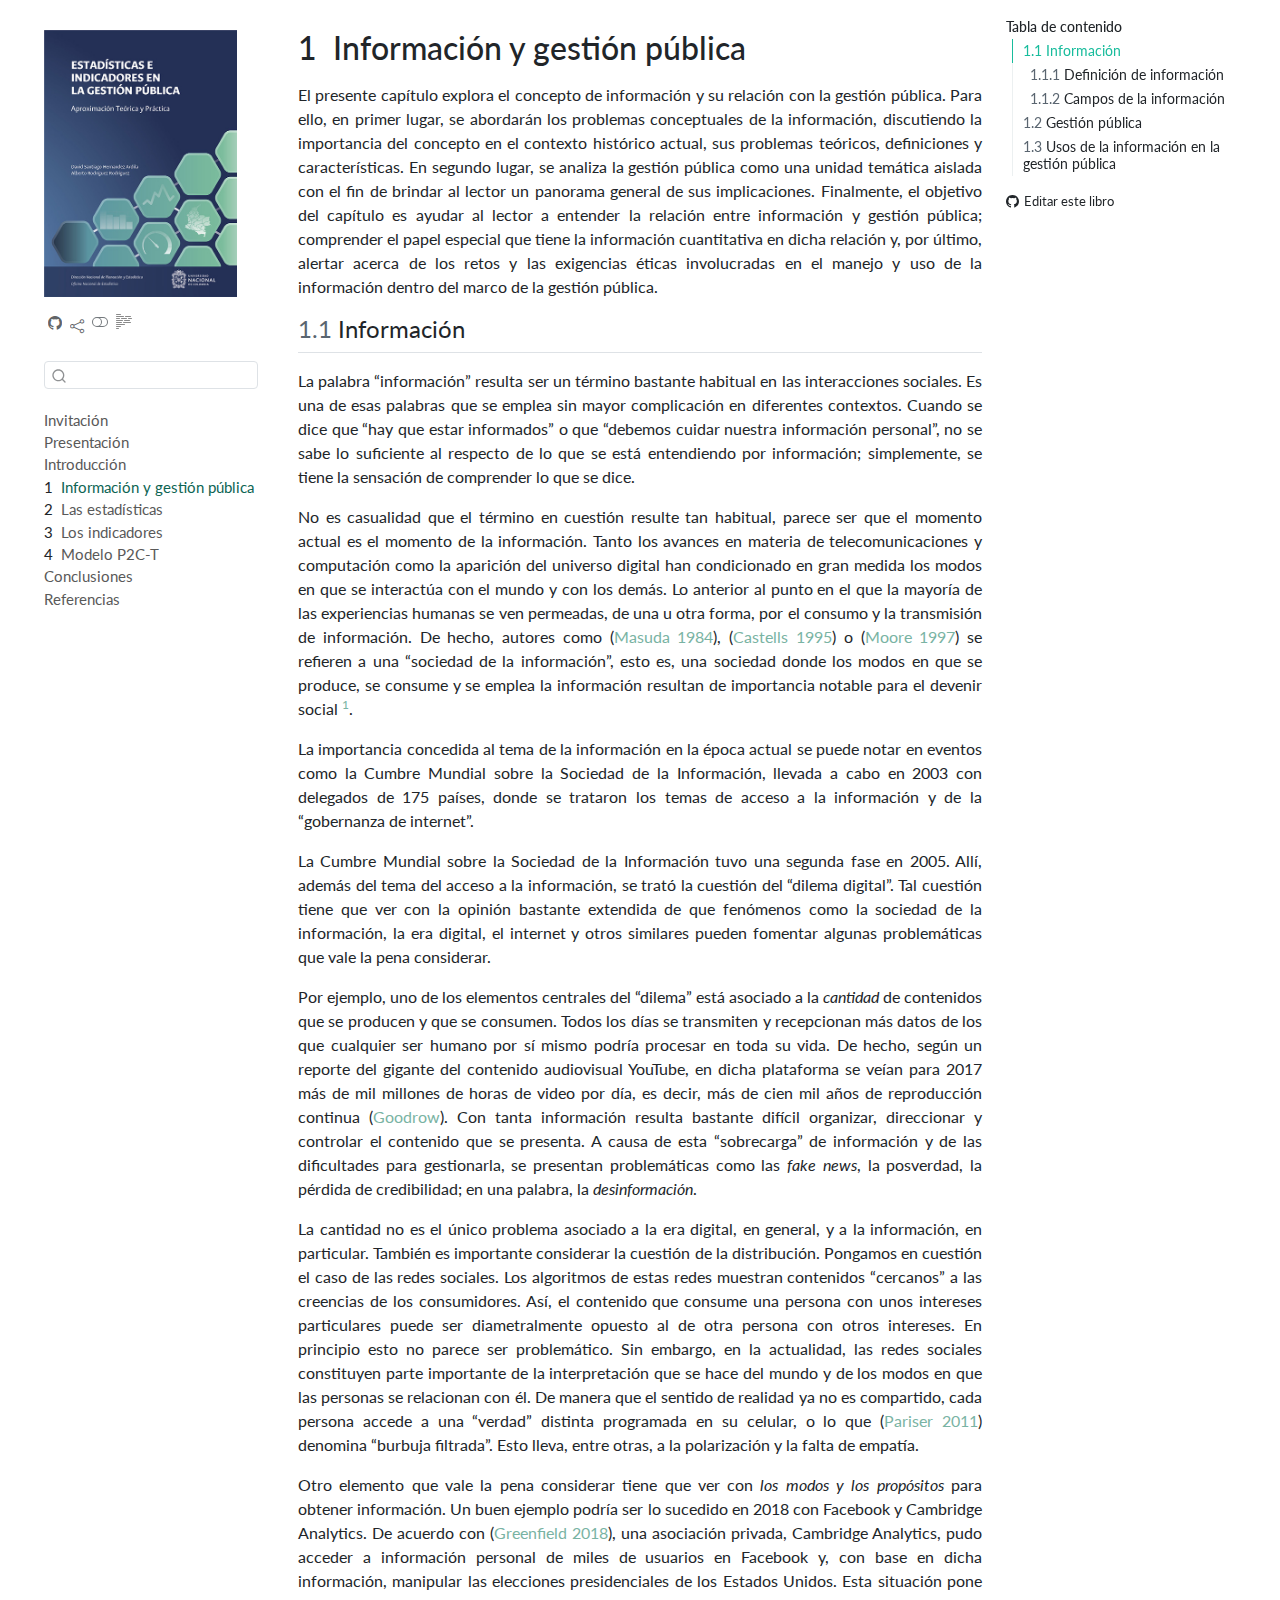
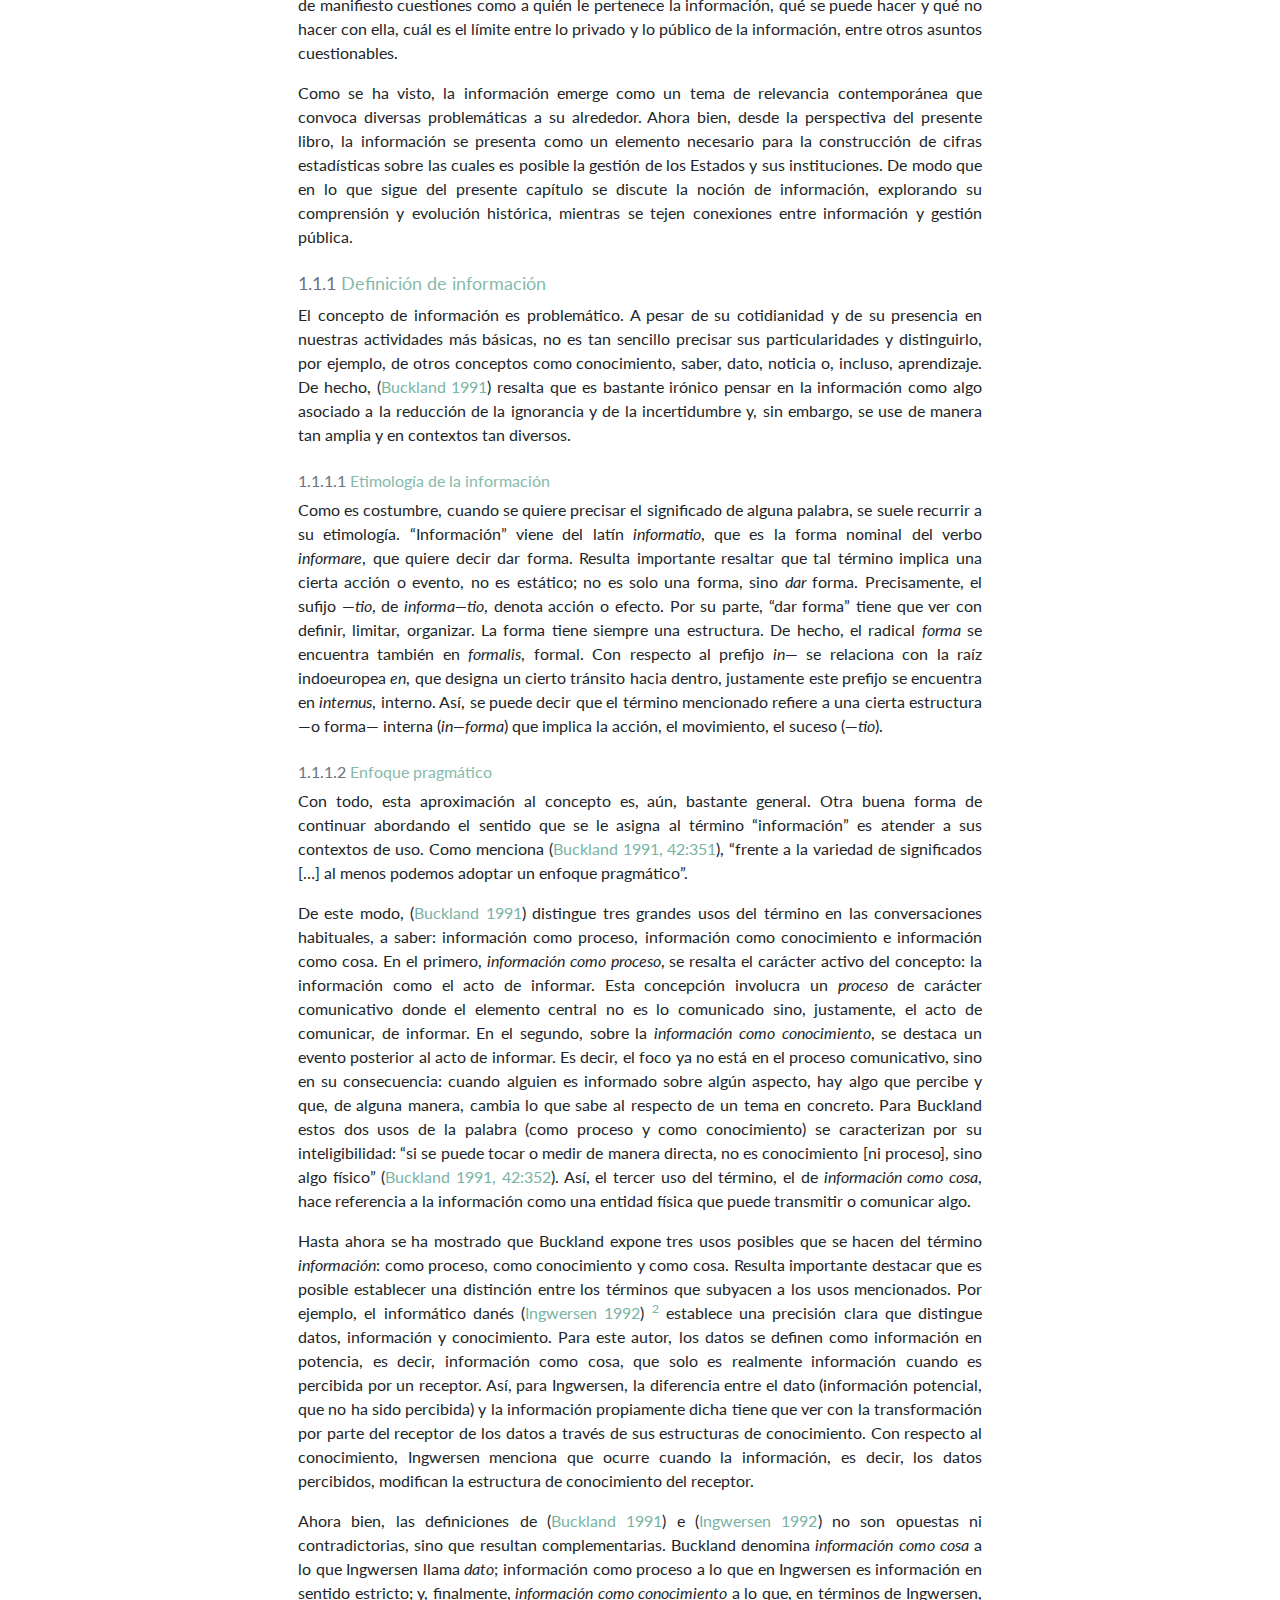
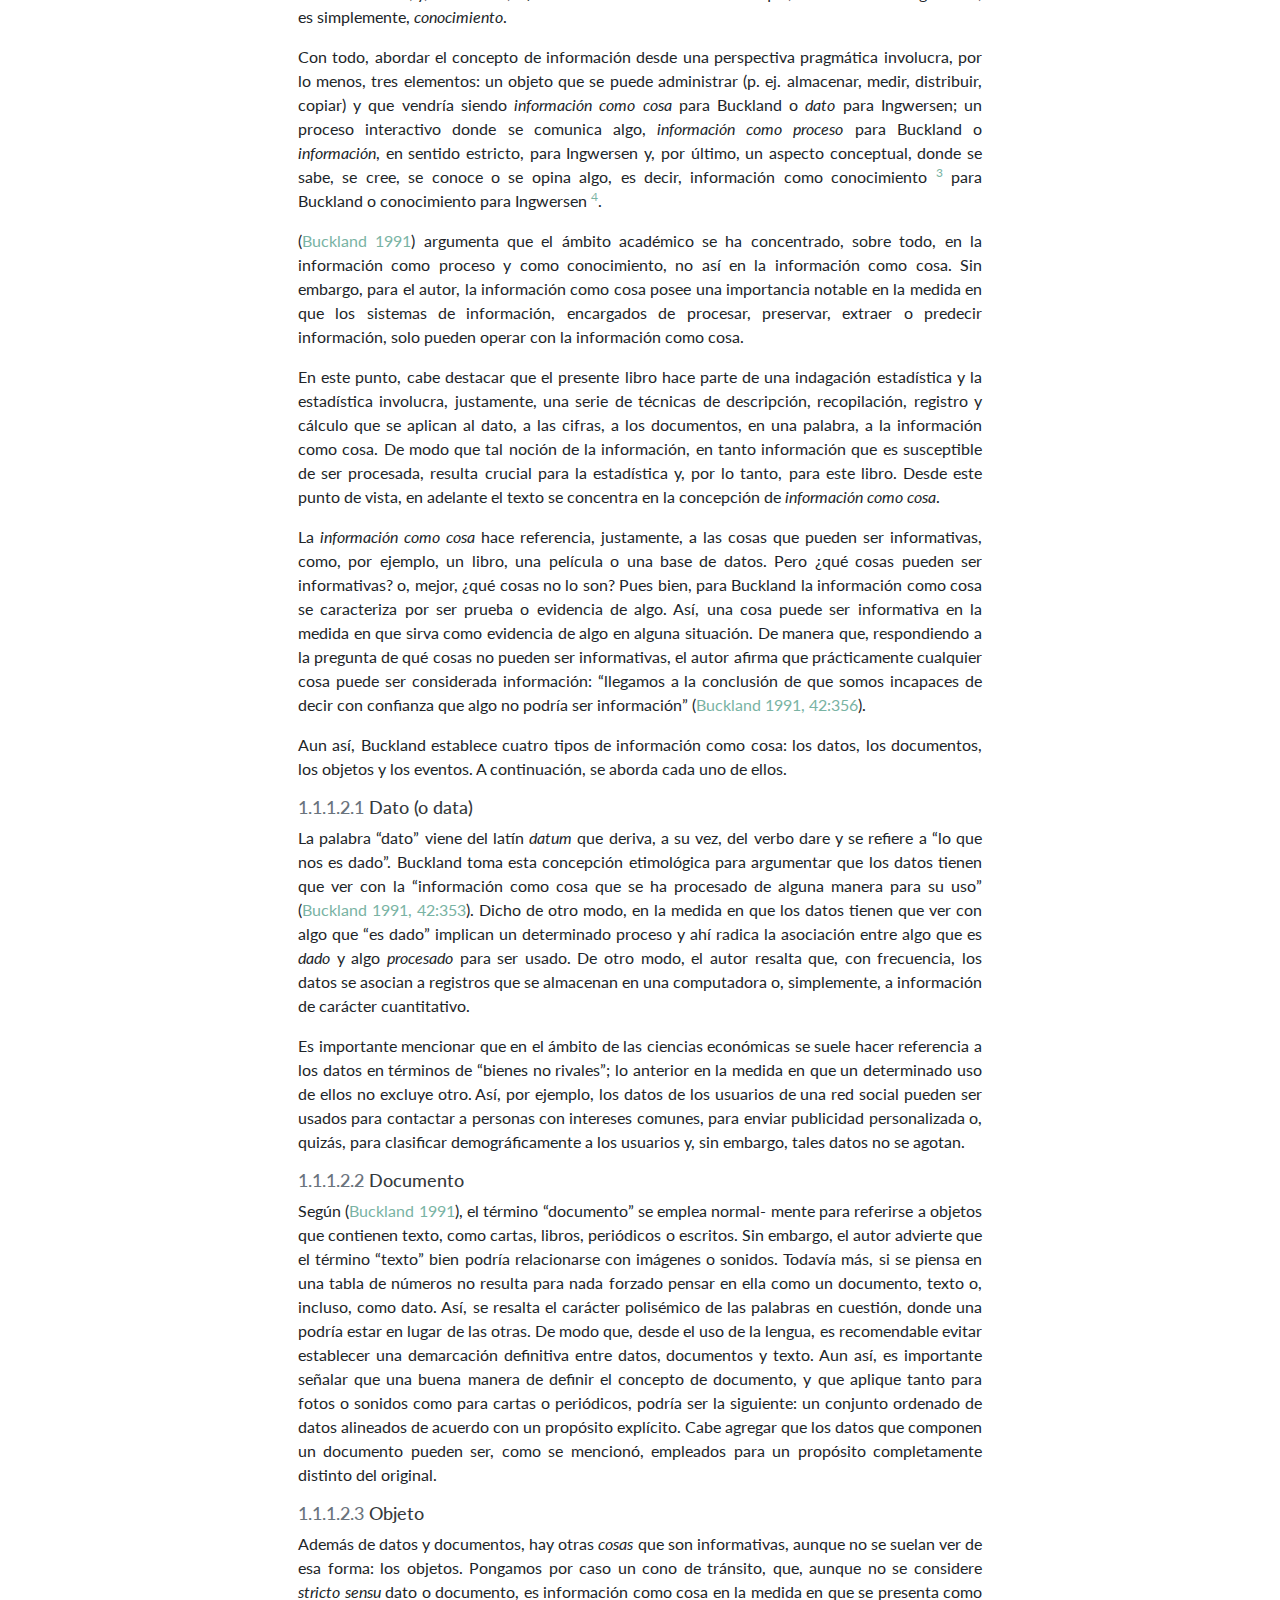
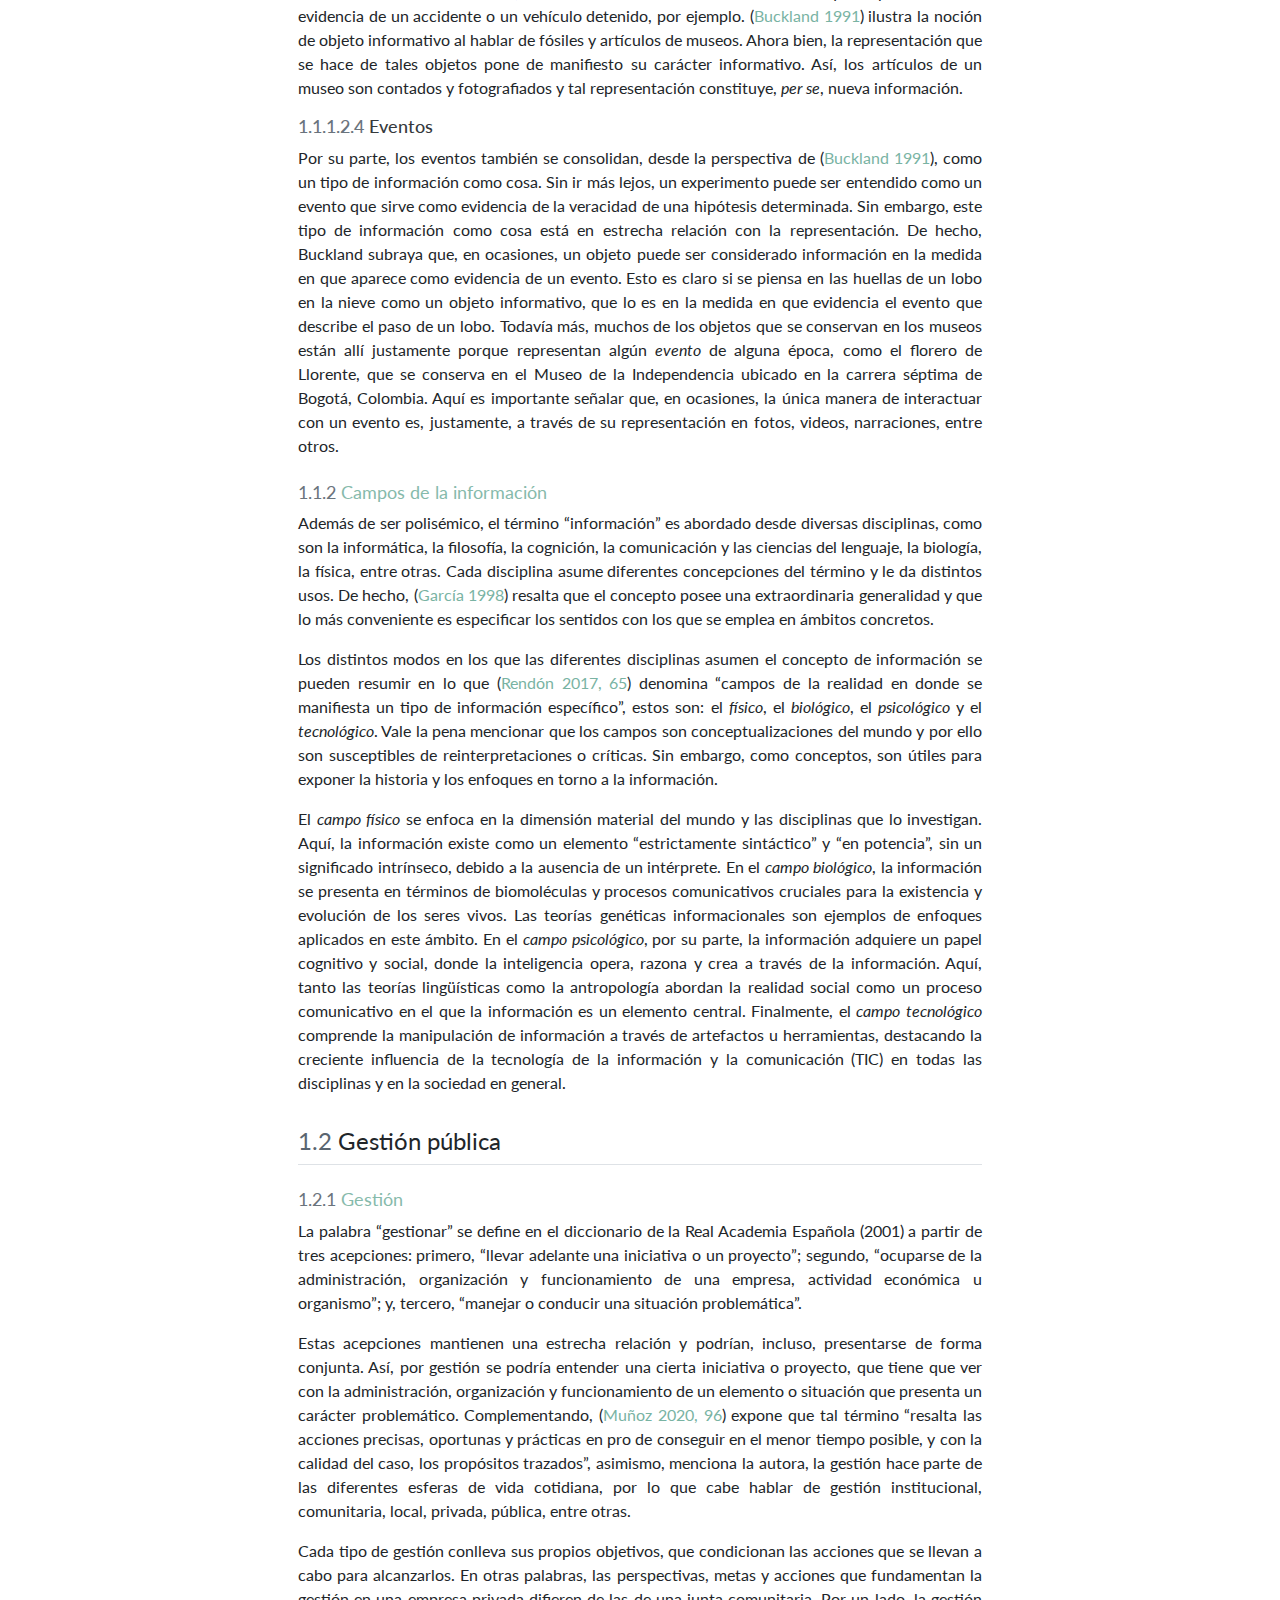
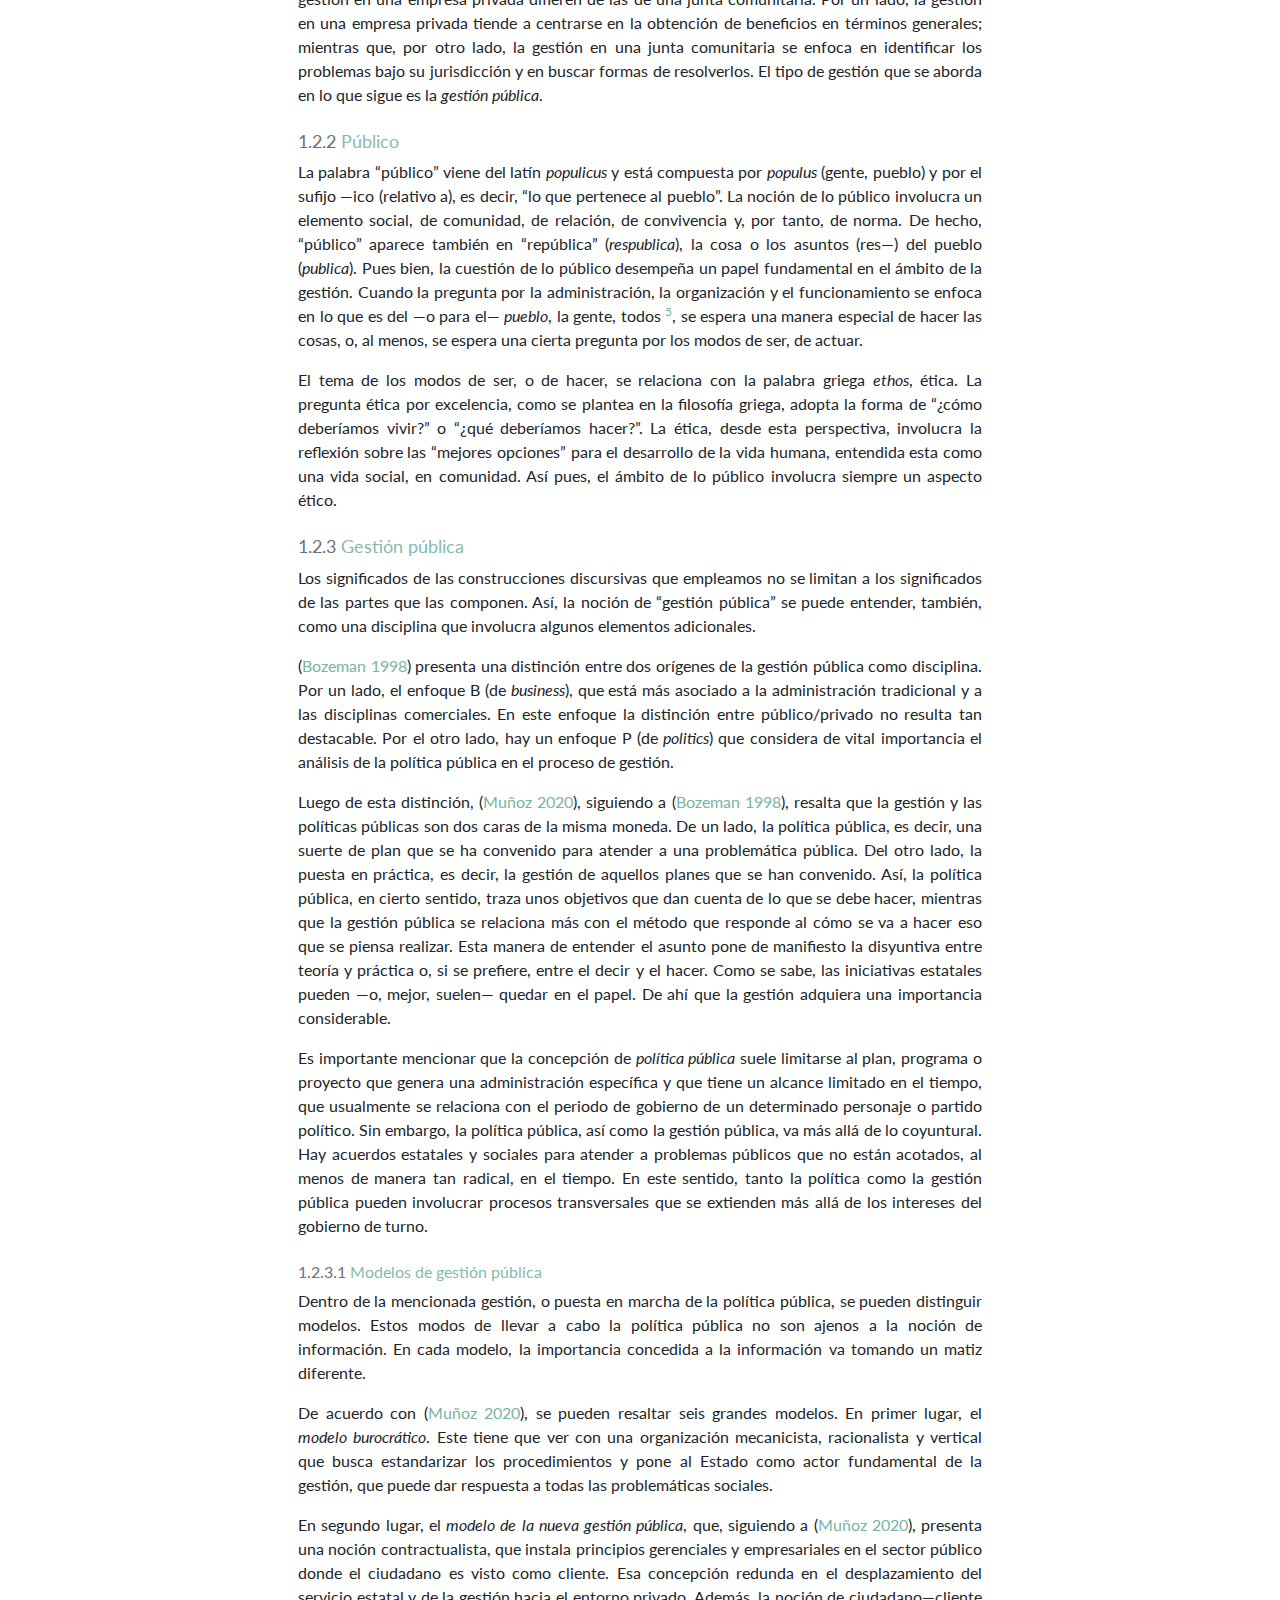
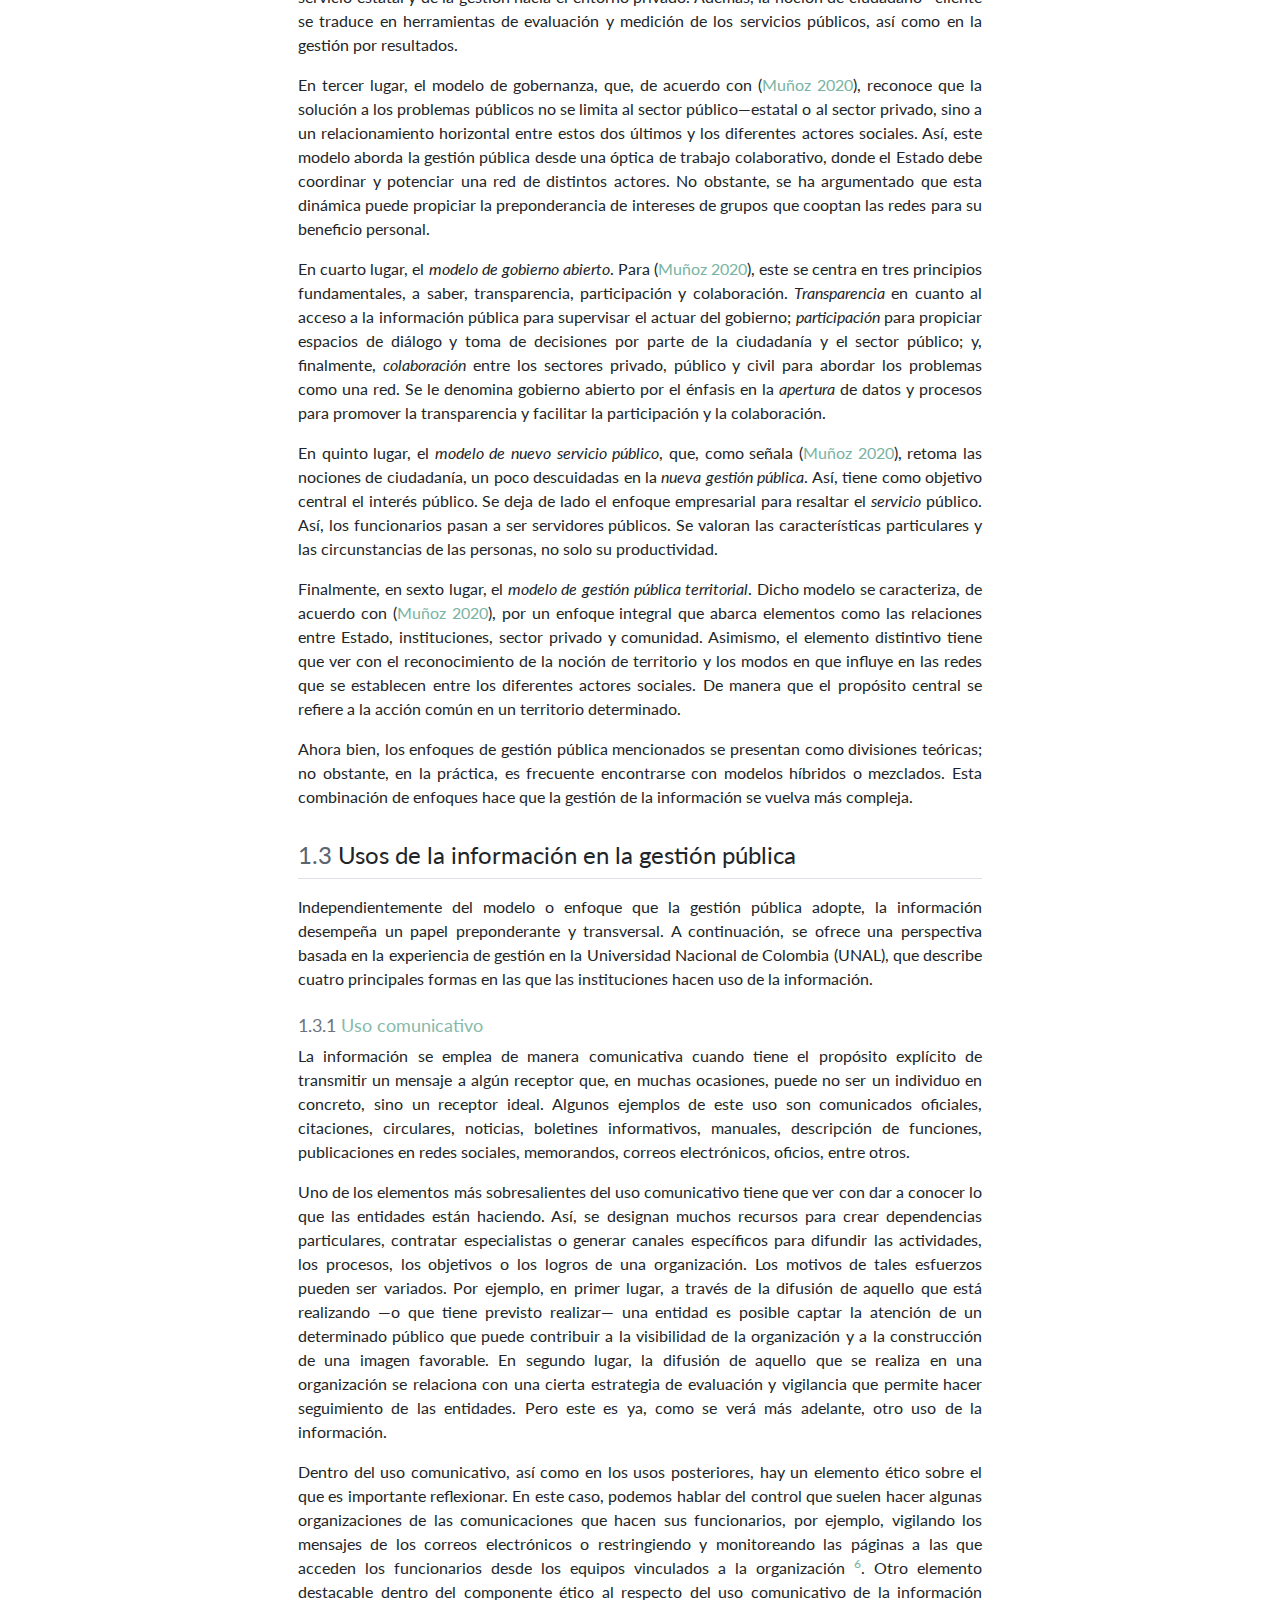
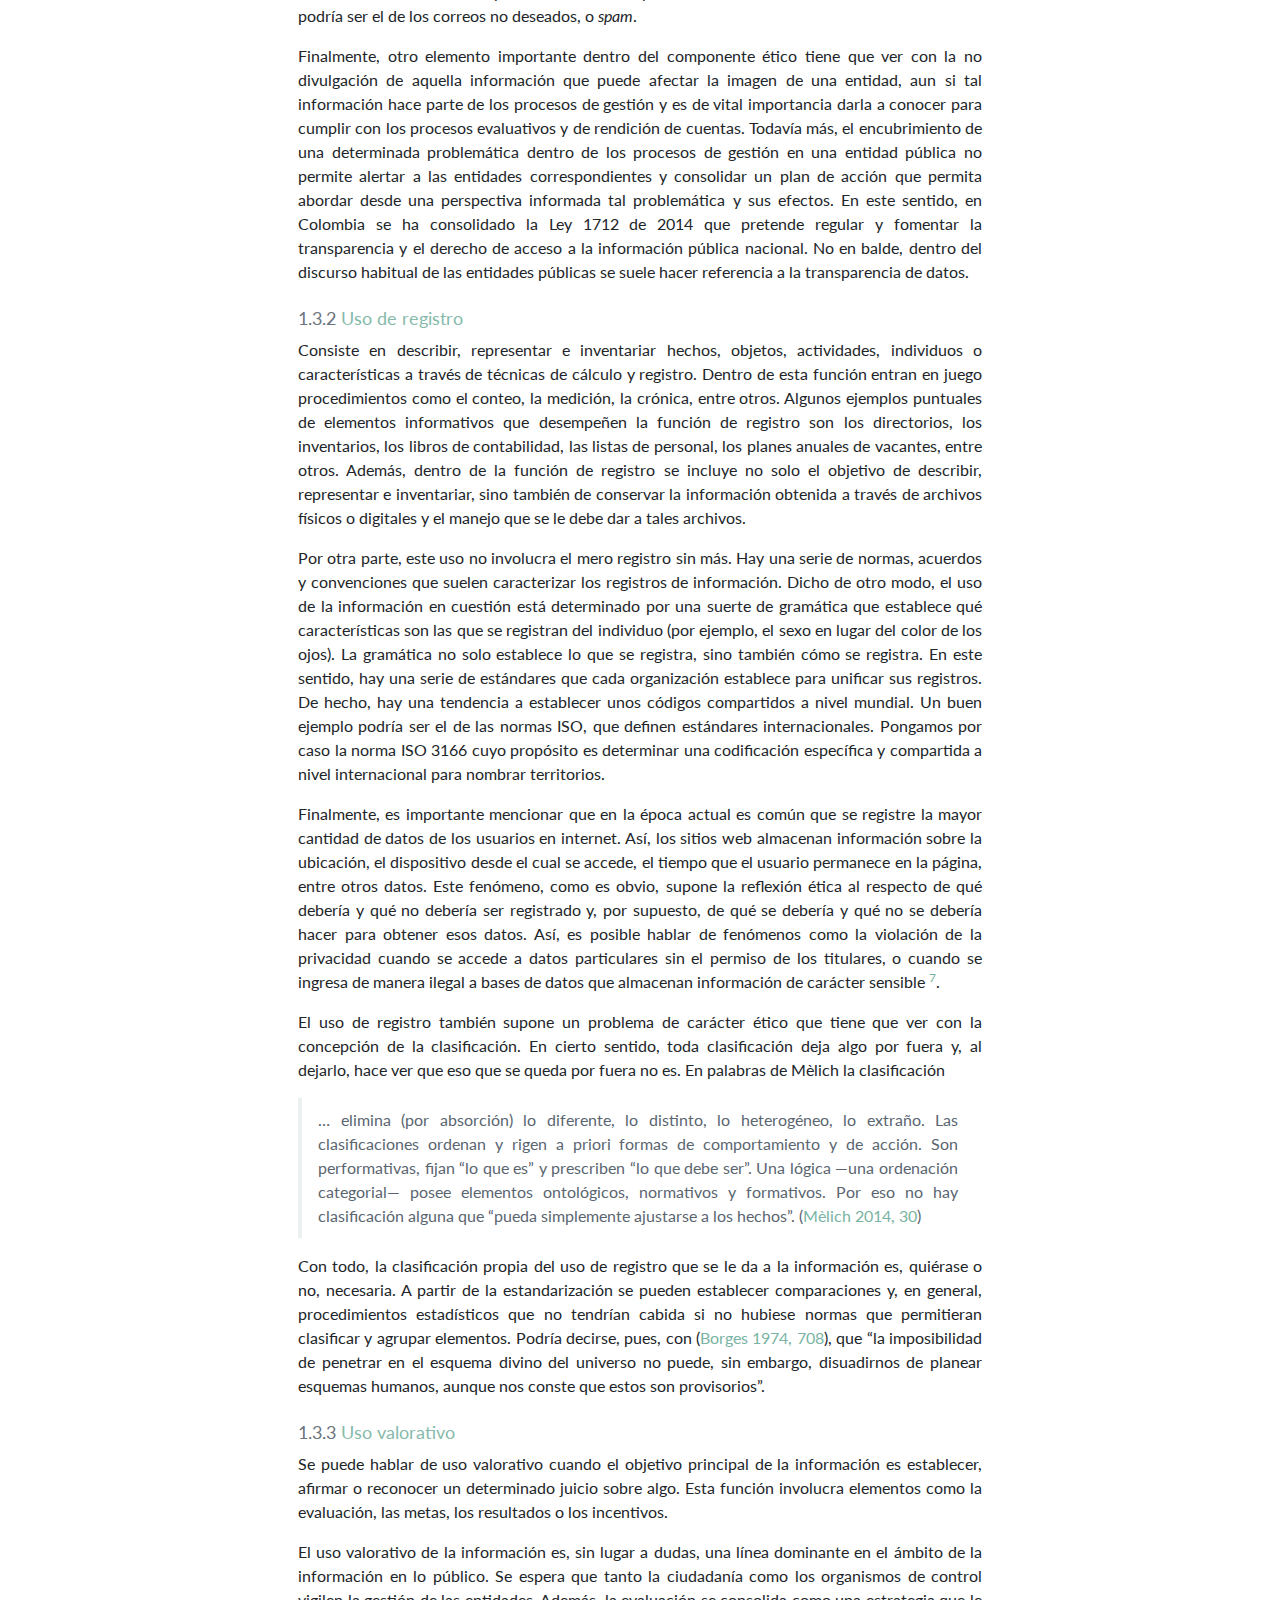
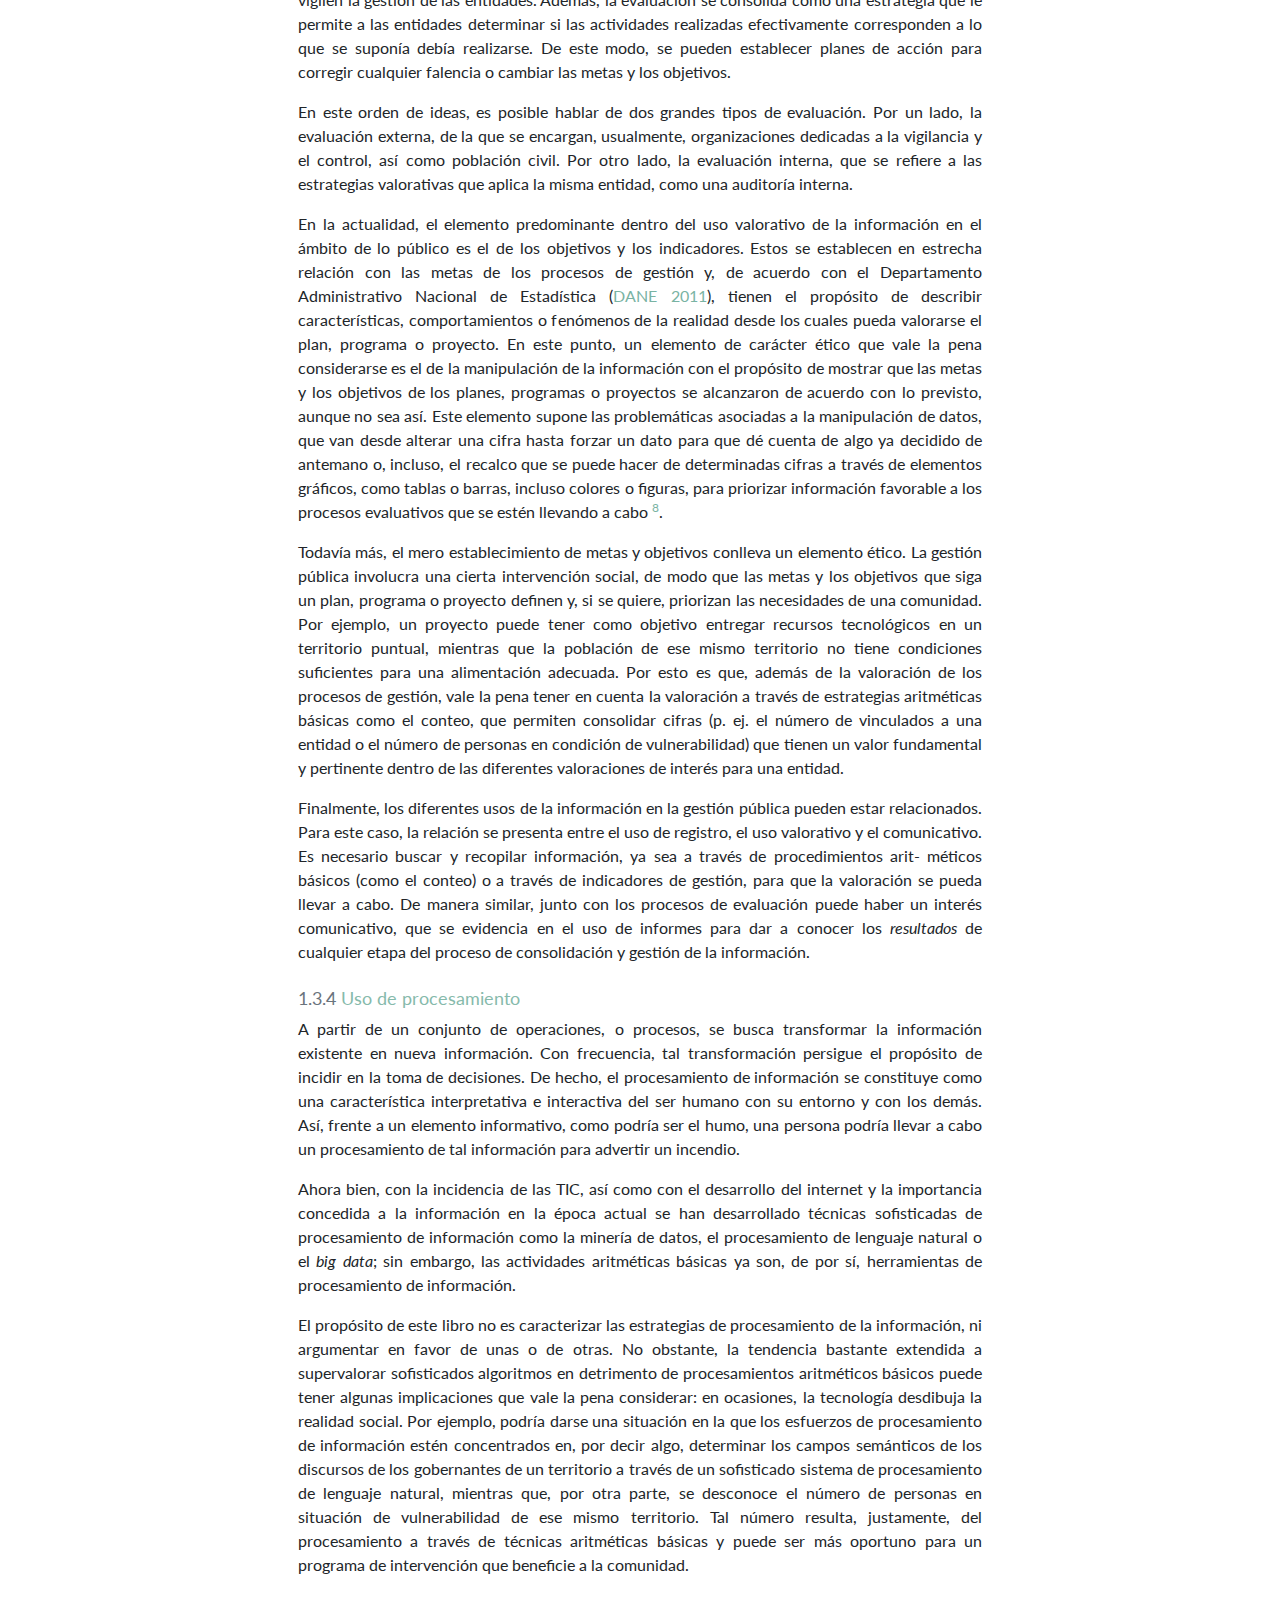
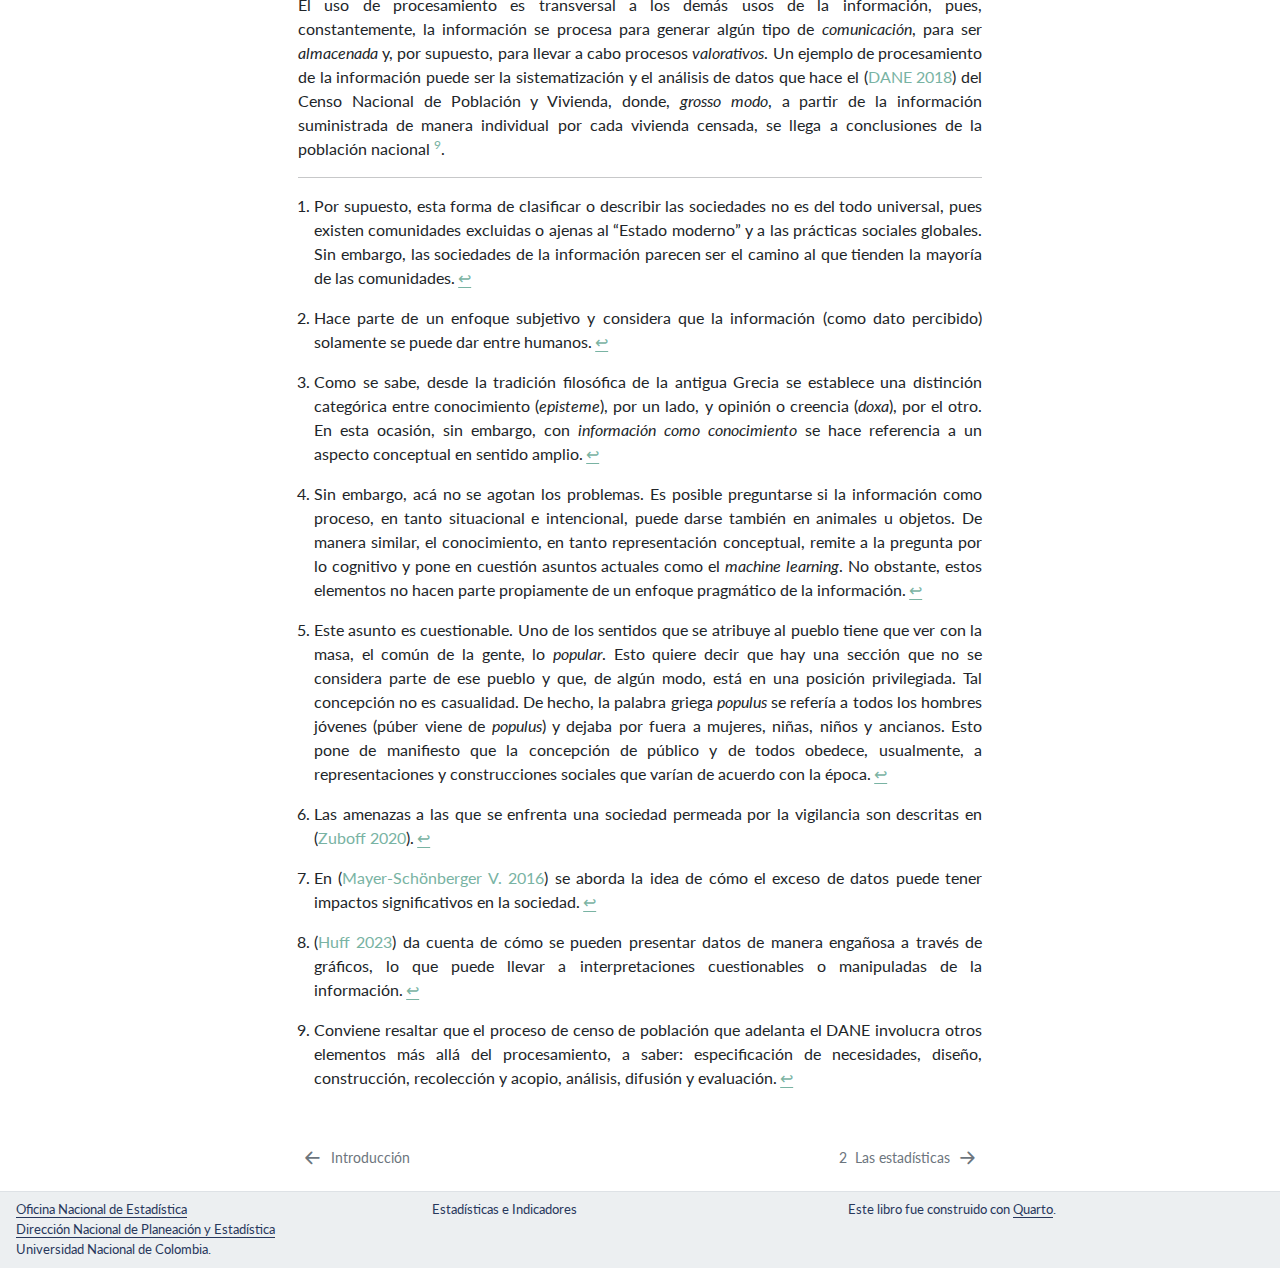
==== commit bbf7cfc7: "carga enlaces HV autores" ====
--- a/docs/Cap_I.html
+++ b/docs/Cap_I.html
@@ -2,7 +2,7 @@
 <html xmlns="http://www.w3.org/1999/xhtml" lang="en" xml:lang="en"><head>
 
 <meta charset="utf-8">
-<meta name="generator" content="quarto-1.3.450">
+<meta name="generator" content="quarto-1.4.549">
 
 <meta name="viewport" content="width=device-width, initial-scale=1.0, user-scalable=yes">
 
@@ -24,6 +24,7 @@
 div.csl-bib-body { }
 div.csl-entry {
   clear: both;
+  margin-bottom: 0em;
 }
 .hanging-indent div.csl-entry {
   margin-left:2em;
@@ -69,7 +70,13 @@
   "collapse-after": 3,
   "panel-placement": "start",
   "type": "textbox",
-  "limit": 20,
+  "limit": 50,
+  "keyboard-shortcut": [
+    "f",
+    "/",
+    "s"
+  ],
+  "show-item-context": false,
   "language": {
     "search-no-results-text": "No results",
     "search-matching-documents-text": "matching documents",
@@ -78,6 +85,7 @@
     "search-more-match-text": "more match in this document",
     "search-more-matches-text": "more matches in this document",
     "search-clear-button-title": "Clear",
+    "search-text-placeholder": "",
     "search-detached-cancel-button-title": "Cancel",
     "search-submit-button-title": "Submit",
     "search-label": "Search"
@@ -103,12 +111,12 @@
   <header id="quarto-header" class="headroom fixed-top">
   <nav class="quarto-secondary-nav">
     <div class="container-fluid d-flex">
-      <button type="button" class="quarto-btn-toggle btn" data-bs-toggle="collapse" data-bs-target="#quarto-sidebar,#quarto-sidebar-glass" aria-controls="quarto-sidebar" aria-expanded="false" aria-label="Toggle sidebar navigation" onclick="if (window.quartoToggleHeadroom) { window.quartoToggleHeadroom(); }">
+      <button type="button" class="quarto-btn-toggle btn" data-bs-toggle="collapse" data-bs-target=".quarto-sidebar-collapse-item" aria-controls="quarto-sidebar" aria-expanded="false" aria-label="Toggle sidebar navigation" onclick="if (window.quartoToggleHeadroom) { window.quartoToggleHeadroom(); }">
         <i class="bi bi-layout-text-sidebar-reverse"></i>
       </button>
-      <nav class="quarto-page-breadcrumbs" aria-label="breadcrumb"><ol class="breadcrumb"><li class="breadcrumb-item"><a href="./Cap_I.html"><span class="chapter-number">1</span>&nbsp; <span class="chapter-title">Información y gestión pública</span></a></li></ol></nav>
-      <a class="flex-grow-1" role="button" data-bs-toggle="collapse" data-bs-target="#quarto-sidebar,#quarto-sidebar-glass" aria-controls="quarto-sidebar" aria-expanded="false" aria-label="Toggle sidebar navigation" onclick="if (window.quartoToggleHeadroom) { window.quartoToggleHeadroom(); }">      
-      </a>
+        <nav class="quarto-page-breadcrumbs" aria-label="breadcrumb"><ol class="breadcrumb"><li class="breadcrumb-item"><a href="./Cap_I.html"><span class="chapter-number">1</span>&nbsp; <span class="chapter-title">Información y gestión pública</span></a></li></ol></nav>
+        <a class="flex-grow-1" role="button" data-bs-toggle="collapse" data-bs-target=".quarto-sidebar-collapse-item" aria-controls="quarto-sidebar" aria-expanded="false" aria-label="Toggle sidebar navigation" onclick="if (window.quartoToggleHeadroom) { window.quartoToggleHeadroom(); }">      
+        </a>
       <button type="button" class="btn quarto-search-button" aria-label="" onclick="window.quartoOpenSearch();">
         <i class="bi bi-search"></i>
       </button>
@@ -118,7 +126,7 @@
 <!-- content -->
 <div id="quarto-content" class="quarto-container page-columns page-rows-contents page-layout-article">
 <!-- sidebar -->
-  <nav id="quarto-sidebar" class="sidebar collapse collapse-horizontal sidebar-navigation floating overflow-auto">
+  <nav id="quarto-sidebar" class="sidebar collapse collapse-horizontal quarto-sidebar-collapse-item sidebar-navigation floating overflow-auto">
     <div class="pt-lg-2 mt-2 text-left sidebar-header sidebar-header-stacked">
       <a href="./index.html" class="sidebar-logo-link">
       <img src="./Imagenes/portada.jpg" alt="" class="sidebar-logo py-0 d-lg-inline d-none">
@@ -126,7 +134,7 @@
     <div class="sidebar-title mb-0 py-0">
       <a href="./"></a> 
         <div class="sidebar-tools-main tools-wide">
-    <a href="https://github.com/estadisticaun/L_Conceptual1" rel="" title="Source Code" class="quarto-navigation-tool px-1" aria-label="Source Code"><i class="bi bi-github"></i></a>
+    <a href="https://github.com/estadisticaun/L_Conceptual1" title="Source Code" class="quarto-navigation-tool px-1" aria-label="Source Code"><i class="bi bi-github"></i></a>
     <div class="dropdown">
       <a href="" title="Share" id="quarto-navigation-tool-dropdown-0" class="quarto-navigation-tool dropdown-toggle px-1" data-bs-toggle="dropdown" aria-expanded="false" aria-label="Share"><i class="bi bi-share"></i></a>
       <ul class="dropdown-menu" aria-labelledby="quarto-navigation-tool-dropdown-0">
@@ -223,7 +231,7 @@
     </ul>
     </div>
 </nav>
-<div id="quarto-sidebar-glass" data-bs-toggle="collapse" data-bs-target="#quarto-sidebar,#quarto-sidebar-glass"></div>
+<div id="quarto-sidebar-glass" class="quarto-sidebar-collapse-item" data-bs-toggle="collapse" data-bs-target=".quarto-sidebar-collapse-item"></div>
 <!-- margin-sidebar -->
     <div id="quarto-margin-sidebar" class="sidebar margin-sidebar">
         <nav id="TOC" role="doc-toc" class="toc-active">
@@ -249,7 +257,7 @@
   <li><a href="#uso-de-procesamiento" id="toc-uso-de-procesamiento" class="nav-link" data-scroll-target="#uso-de-procesamiento"><span class="header-section-number">1.3.4</span> Uso de procesamiento</a></li>
   </ul></li>
   </ul>
-<div class="toc-actions"><div><i class="bi bi-github"></i></div><div class="action-links"><p><a href="https://github.com/estadisticaun/L_Conceptual1/edit/master/Cap_I.qmd" class="toc-action">Editar este libro</a></p></div></div></nav>
+<div class="toc-actions"><ul><li><a href="https://github.com/estadisticaun/L_Conceptual1/edit/master/Cap_I.qmd" class="toc-action"><i class="bi bi-github"></i>Editar este libro</a></li></ul></div></nav>
     </div>
 <!-- main -->
 <main class="content" id="quarto-document-content">
@@ -269,7 +277,9 @@
   </div>
   
 
+
 </header>
+
 
 <p>El presente capítulo explora el concepto de información y su relación con la gestión pública. Para ello, en primer lugar, se abordarán los problemas conceptuales de la información, discutiendo la importancia del concepto en el contexto histórico actual, sus problemas teóricos, definiciones y características. En segundo lugar, se analiza la gestión pública como una unidad temática aislada con el fin de brindar al lector un panorama general de sus implicaciones. Finalmente, el objetivo del capítulo es ayudar al lector a entender la relación entre información y gestión pública; comprender el papel especial que tiene la información cuantitativa en dicha relación y, por último, alertar acerca de los retos y las exigencias éticas involucradas en el manejo y uso de la información dentro del marco de la gestión pública.</p>
 <section id="información" class="level2" data-number="1.1">
@@ -396,7 +406,7 @@
 <p>El uso de procesamiento es transversal a los demás usos de la información, pues, constantemente, la información se procesa para generar algún tipo de <em>comunicación</em>, para ser <em>almacenada</em> y, por supuesto, para llevar a cabo procesos <em>valorativos</em>. Un ejemplo de procesamiento de la información puede ser la sistematización y el análisis de datos que hace el <span class="citation" data-cites="DANE_2018">(<a href="references.html#ref-DANE_2018" role="doc-biblioref">DANE 2018</a>)</span> del Censo Nacional de Población y Vivienda, donde, <em>grosso modo</em>, a partir de la información suministrada de manera individual por cada vivienda censada, se llega a conclusiones de la población nacional <a href="#fn9" class="footnote-ref" id="fnref9" role="doc-noteref"><sup>9</sup></a>.</p>
 
 
-<div id="refs" class="references csl-bib-body hanging-indent" role="list" style="display: none">
+<div id="refs" class="references csl-bib-body hanging-indent" data-entry-spacing="0" role="list" style="display: none">
 <div id="ref-Borges" class="csl-entry" role="listitem">
 Borges, J. L. 1974. <em>El Idioma Analítico de John Wilkins</em>. En Obras Completas (1923-1972), Emecé Editores.
 </div>
@@ -516,6 +526,33 @@
       }
     }
   }
+  const toggleGiscusIfUsed = (isAlternate, darkModeDefault) => {
+    const baseTheme = document.querySelector('#giscus-base-theme')?.value ?? 'light';
+    const alternateTheme = document.querySelector('#giscus-alt-theme')?.value ?? 'dark';
+    let newTheme = '';
+    if(darkModeDefault) {
+      newTheme = isAlternate ? baseTheme : alternateTheme;
+    } else {
+      newTheme = isAlternate ? alternateTheme : baseTheme;
+    }
+    const changeGiscusTheme = () => {
+      // From: https://github.com/giscus/giscus/issues/336
+      const sendMessage = (message) => {
+        const iframe = document.querySelector('iframe.giscus-frame');
+        if (!iframe) return;
+        iframe.contentWindow.postMessage({ giscus: message }, 'https://giscus.app');
+      }
+      sendMessage({
+        setConfig: {
+          theme: newTheme
+        }
+      });
+    }
+    const isGiscussLoaded = window.document.querySelector('iframe.giscus-frame') !== null;
+    if (isGiscussLoaded) {
+      changeGiscusTheme();
+    }
+  }
   const toggleColorMode = (alternate) => {
     // Switch the stylesheets
     const alternateStylesheets = window.document.querySelectorAll('link.quarto-color-scheme.quarto-color-alternate');
@@ -582,13 +619,15 @@
       return localAlternateSentinel;
     }
   }
-  let localAlternateSentinel = 'default';
+  const darkModeDefault = false;
+  let localAlternateSentinel = darkModeDefault ? 'alternate' : 'default';
   // Dark / light mode switch
   window.quartoToggleColorScheme = () => {
     // Read the current dark / light value 
     let toAlternate = !hasAlternateSentinel();
     toggleColorMode(toAlternate);
     setStyleSentinel(toAlternate);
+    toggleGiscusIfUsed(toAlternate, darkModeDefault);
   };
   // Ensure there is a toggle, if there isn't float one in the top right
   if (window.document.querySelector('.quarto-color-scheme-toggle') === null) {
@@ -667,10 +706,9 @@
     // clear code selection
     e.clearSelection();
   });
-  function tippyHover(el, contentFn) {
+  function tippyHover(el, contentFn, onTriggerFn, onUntriggerFn) {
     const config = {
       allowHTML: true,
-      content: contentFn,
       maxWidth: 500,
       delay: 100,
       arrow: false,
@@ -680,8 +718,17 @@
       interactive: true,
       interactiveBorder: 10,
       theme: 'quarto',
-      placement: 'bottom-start'
+      placement: 'bottom-start',
     };
+    if (contentFn) {
+      config.content = contentFn;
+    }
+    if (onTriggerFn) {
+      config.onTrigger = onTriggerFn;
+    }
+    if (onUntriggerFn) {
+      config.onUntrigger = onUntriggerFn;
+    }
     window.tippy(el, config); 
   }
   const noterefs = window.document.querySelectorAll('a[role="doc-noteref"]');
@@ -694,6 +741,125 @@
       const id = href.replace(/^#\/?/, "");
       const note = window.document.getElementById(id);
       return note.innerHTML;
+    });
+  }
+  const xrefs = window.document.querySelectorAll('a.quarto-xref');
+  const processXRef = (id, note) => {
+    // Strip column container classes
+    const stripColumnClz = (el) => {
+      el.classList.remove("page-full", "page-columns");
+      if (el.children) {
+        for (const child of el.children) {
+          stripColumnClz(child);
+        }
+      }
+    }
+    stripColumnClz(note)
+    if (id === null || id.startsWith('sec-')) {
+      // Special case sections, only their first couple elements
+      const container = document.createElement("div");
+      if (note.children && note.children.length > 2) {
+        container.appendChild(note.children[0].cloneNode(true));
+        for (let i = 1; i < note.children.length; i++) {
+          const child = note.children[i];
+          if (child.tagName === "P" && child.innerText === "") {
+            continue;
+          } else {
+            container.appendChild(child.cloneNode(true));
+            break;
+          }
+        }
+        if (window.Quarto?.typesetMath) {
+          window.Quarto.typesetMath(container);
+        }
+        return container.innerHTML
+      } else {
+        if (window.Quarto?.typesetMath) {
+          window.Quarto.typesetMath(note);
+        }
+        return note.innerHTML;
+      }
+    } else {
+      // Remove any anchor links if they are present
+      const anchorLink = note.querySelector('a.anchorjs-link');
+      if (anchorLink) {
+        anchorLink.remove();
+      }
+      if (window.Quarto?.typesetMath) {
+        window.Quarto.typesetMath(note);
+      }
+      // TODO in 1.5, we should make sure this works without a callout special case
+      if (note.classList.contains("callout")) {
+        return note.outerHTML;
+      } else {
+        return note.innerHTML;
+      }
+    }
+  }
+  for (var i=0; i<xrefs.length; i++) {
+    const xref = xrefs[i];
+    tippyHover(xref, undefined, function(instance) {
+      instance.disable();
+      let url = xref.getAttribute('href');
+      let hash = undefined; 
+      if (url.startsWith('#')) {
+        hash = url;
+      } else {
+        try { hash = new URL(url).hash; } catch {}
+      }
+      if (hash) {
+        const id = hash.replace(/^#\/?/, "");
+        const note = window.document.getElementById(id);
+        if (note !== null) {
+          try {
+            const html = processXRef(id, note.cloneNode(true));
+            instance.setContent(html);
+          } finally {
+            instance.enable();
+            instance.show();
+          }
+        } else {
+          // See if we can fetch this
+          fetch(url.split('#')[0])
+          .then(res => res.text())
+          .then(html => {
+            const parser = new DOMParser();
+            const htmlDoc = parser.parseFromString(html, "text/html");
+            const note = htmlDoc.getElementById(id);
+            if (note !== null) {
+              const html = processXRef(id, note);
+              instance.setContent(html);
+            } 
+          }).finally(() => {
+            instance.enable();
+            instance.show();
+          });
+        }
+      } else {
+        // See if we can fetch a full url (with no hash to target)
+        // This is a special case and we should probably do some content thinning / targeting
+        fetch(url)
+        .then(res => res.text())
+        .then(html => {
+          const parser = new DOMParser();
+          const htmlDoc = parser.parseFromString(html, "text/html");
+          const note = htmlDoc.querySelector('main.content');
+          if (note !== null) {
+            // This should only happen for chapter cross references
+            // (since there is no id in the URL)
+            // remove the first header
+            if (note.children.length > 0 && note.children[0].tagName === "HEADER") {
+              note.children[0].remove();
+            }
+            const html = processXRef(null, note);
+            instance.setContent(html);
+          } 
+        }).finally(() => {
+          instance.enable();
+          instance.show();
+        });
+      }
+    }, function(instance) {
     });
   }
       let selectedAnnoteEl;
@@ -737,6 +903,7 @@
             }
             div.style.top = top - 2 + "px";
             div.style.height = height + 4 + "px";
+            div.style.left = 0;
             let gutterDiv = window.document.getElementById("code-annotation-line-highlight-gutter");
             if (gutterDiv === null) {
               gutterDiv = window.document.createElement("div");
@@ -762,6 +929,32 @@
         });
         selectedAnnoteEl = undefined;
       };
+        // Handle positioning of the toggle
+    window.addEventListener(
+      "resize",
+      throttle(() => {
+        elRect = undefined;
+        if (selectedAnnoteEl) {
+          selectCodeLines(selectedAnnoteEl);
+        }
+      }, 10)
+    );
+    function throttle(fn, ms) {
+    let throttle = false;
+    let timer;
+      return (...args) => {
+        if(!throttle) { // first call gets through
+            fn.apply(this, args);
+            throttle = true;
+        } else { // all the others get throttled
+            if(timer) clearTimeout(timer); // cancel #2
+            timer = setTimeout(() => {
+              fn.apply(this, args);
+              timer = throttle = false;
+            }, ms);
+        }
+      };
+    }
       // Attach click handler to the DT
       const annoteDls = window.document.querySelectorAll('dt[data-target-cell]');
       for (const annoteDlNode of annoteDls) {
@@ -823,12 +1016,12 @@
 </script>
 <nav class="page-navigation">
   <div class="nav-page nav-page-previous">
-      <a href="./introduccion.html" class="pagination-link">
+      <a href="./introduccion.html" class="pagination-link  aria-label=" introducción"="">
         <i class="bi bi-arrow-left-short"></i> <span class="nav-page-text">Introducción</span>
       </a>          
   </div>
   <div class="nav-page nav-page-next">
-      <a href="./Cap_II.html" class="pagination-link">
+      <a href="./Cap_II.html" class="pagination-link" aria-label="<span class='chapter-number'>2</span>&nbsp; <span class='chapter-title'>Las estadísticas</span>">
         <span class="nav-page-text"><span class="chapter-number">2</span>&nbsp; <span class="chapter-title">Las estadísticas</span></span> <i class="bi bi-arrow-right-short"></i>
       </a>
   </div>
@@ -836,12 +1029,19 @@
 </div> <!-- /content -->
 <footer class="footer">
   <div class="nav-footer">
-    <div class="nav-footer-left"><a href="https://estadisticas.unal.edu.co/home/" target="_blank">Oficina Nacional de Estadística</a><br><a href="https://planeacion.unal.edu.co/home/" target="_blank">Dirección Nacional de Planeación y Estadística</a><br>Universidad Nacional de Colombia.</div>   
-    <div class="nav-footer-center">Estadísticas e Indicadores</div>
-    <div class="nav-footer-right">Este libro fue construido con <a href="https://quarto.org/" target="_blank">Quarto</a>.</div>
+    <div class="nav-footer-left">
+<p><a href="https://estadisticas.unal.edu.co/home/" target="_blank">Oficina Nacional de Estadística</a><br><a href="https://planeacion.unal.edu.co/home/" target="_blank">Dirección Nacional de Planeación y Estadística</a><br>Universidad Nacional de Colombia.</p>
+</div>   
+    <div class="nav-footer-center">
+<p>Estadísticas e Indicadores</p>
+<div class="toc-actions d-sm-block d-md-none"><ul><li><a href="https://github.com/estadisticaun/L_Conceptual1/edit/master/Cap_I.qmd" class="toc-action"><i class="bi bi-github"></i>Editar este libro</a></li></ul></div></div>
+    <div class="nav-footer-right">
+<p>Este libro fue construido con <a href="https://quarto.org/" target="_blank">Quarto</a>.</p>
+</div>
   </div>
 </footer>
 
 
 
+
 </body></html>